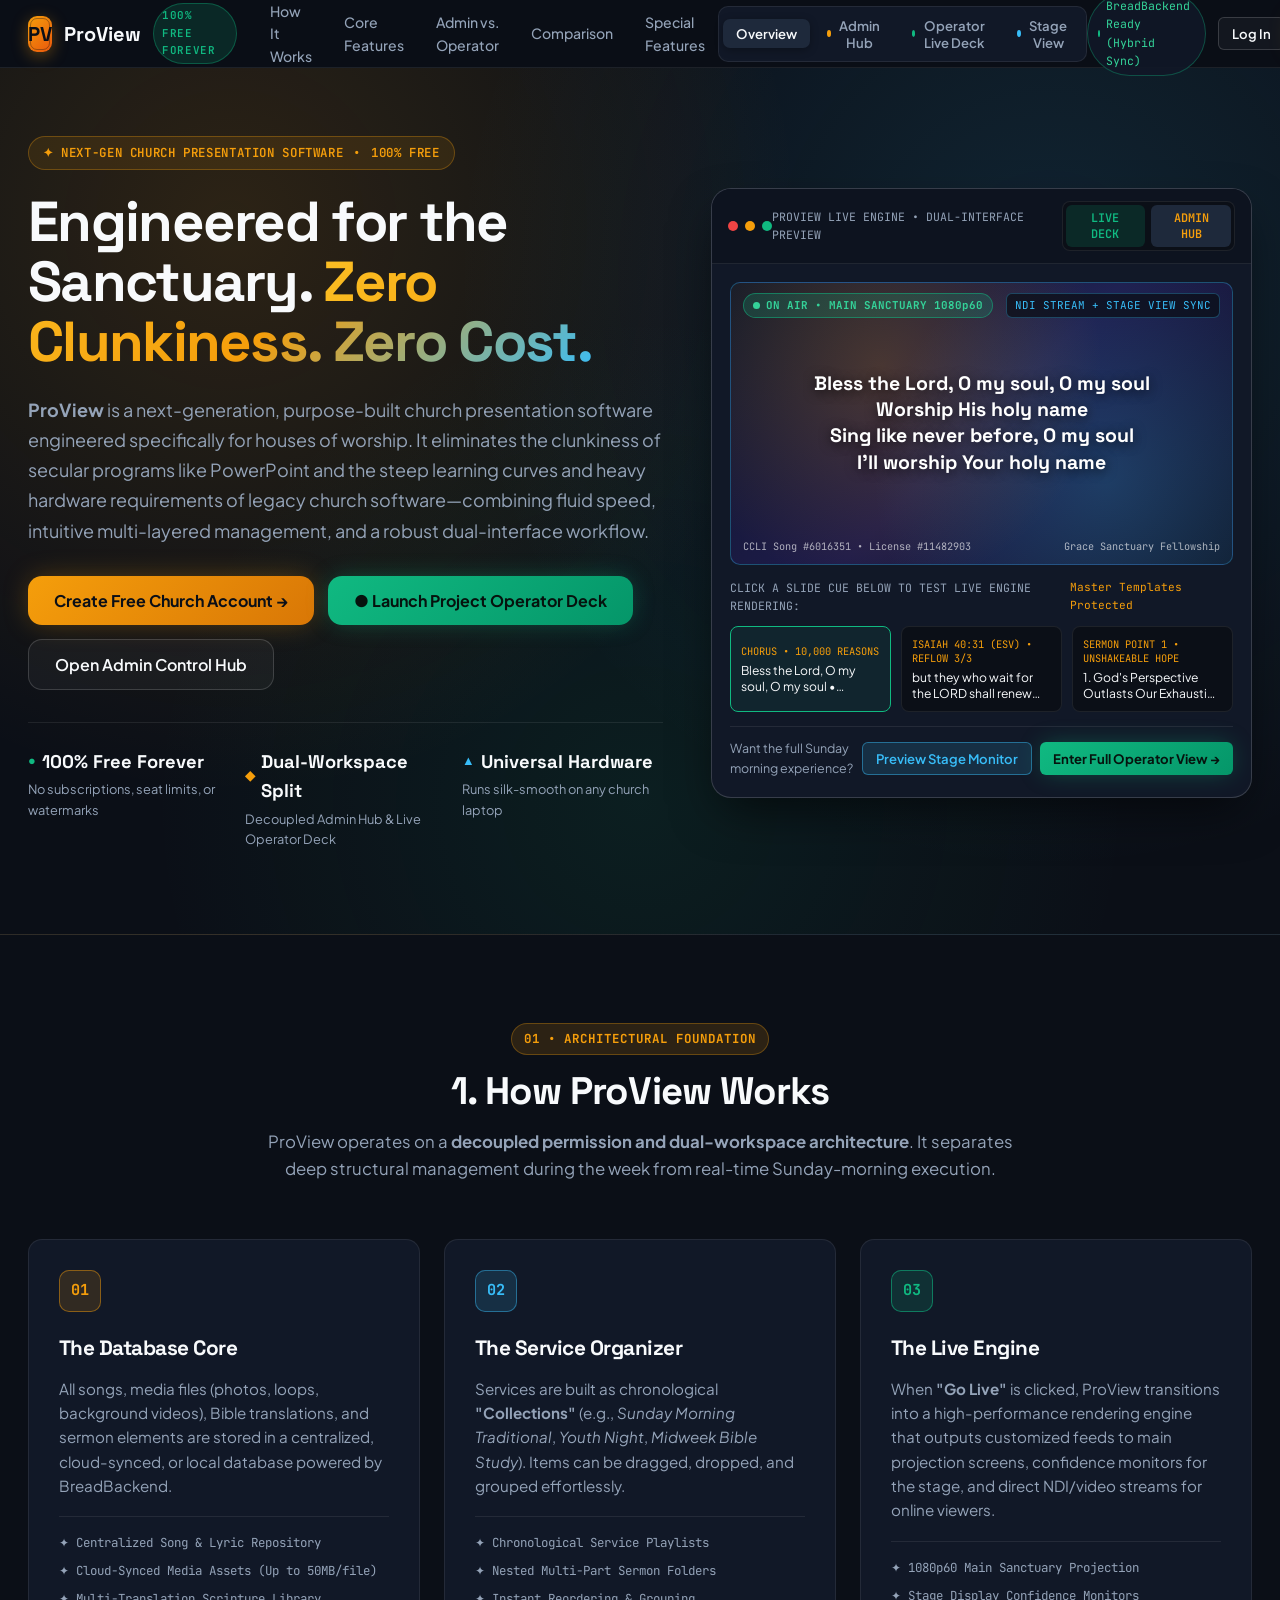
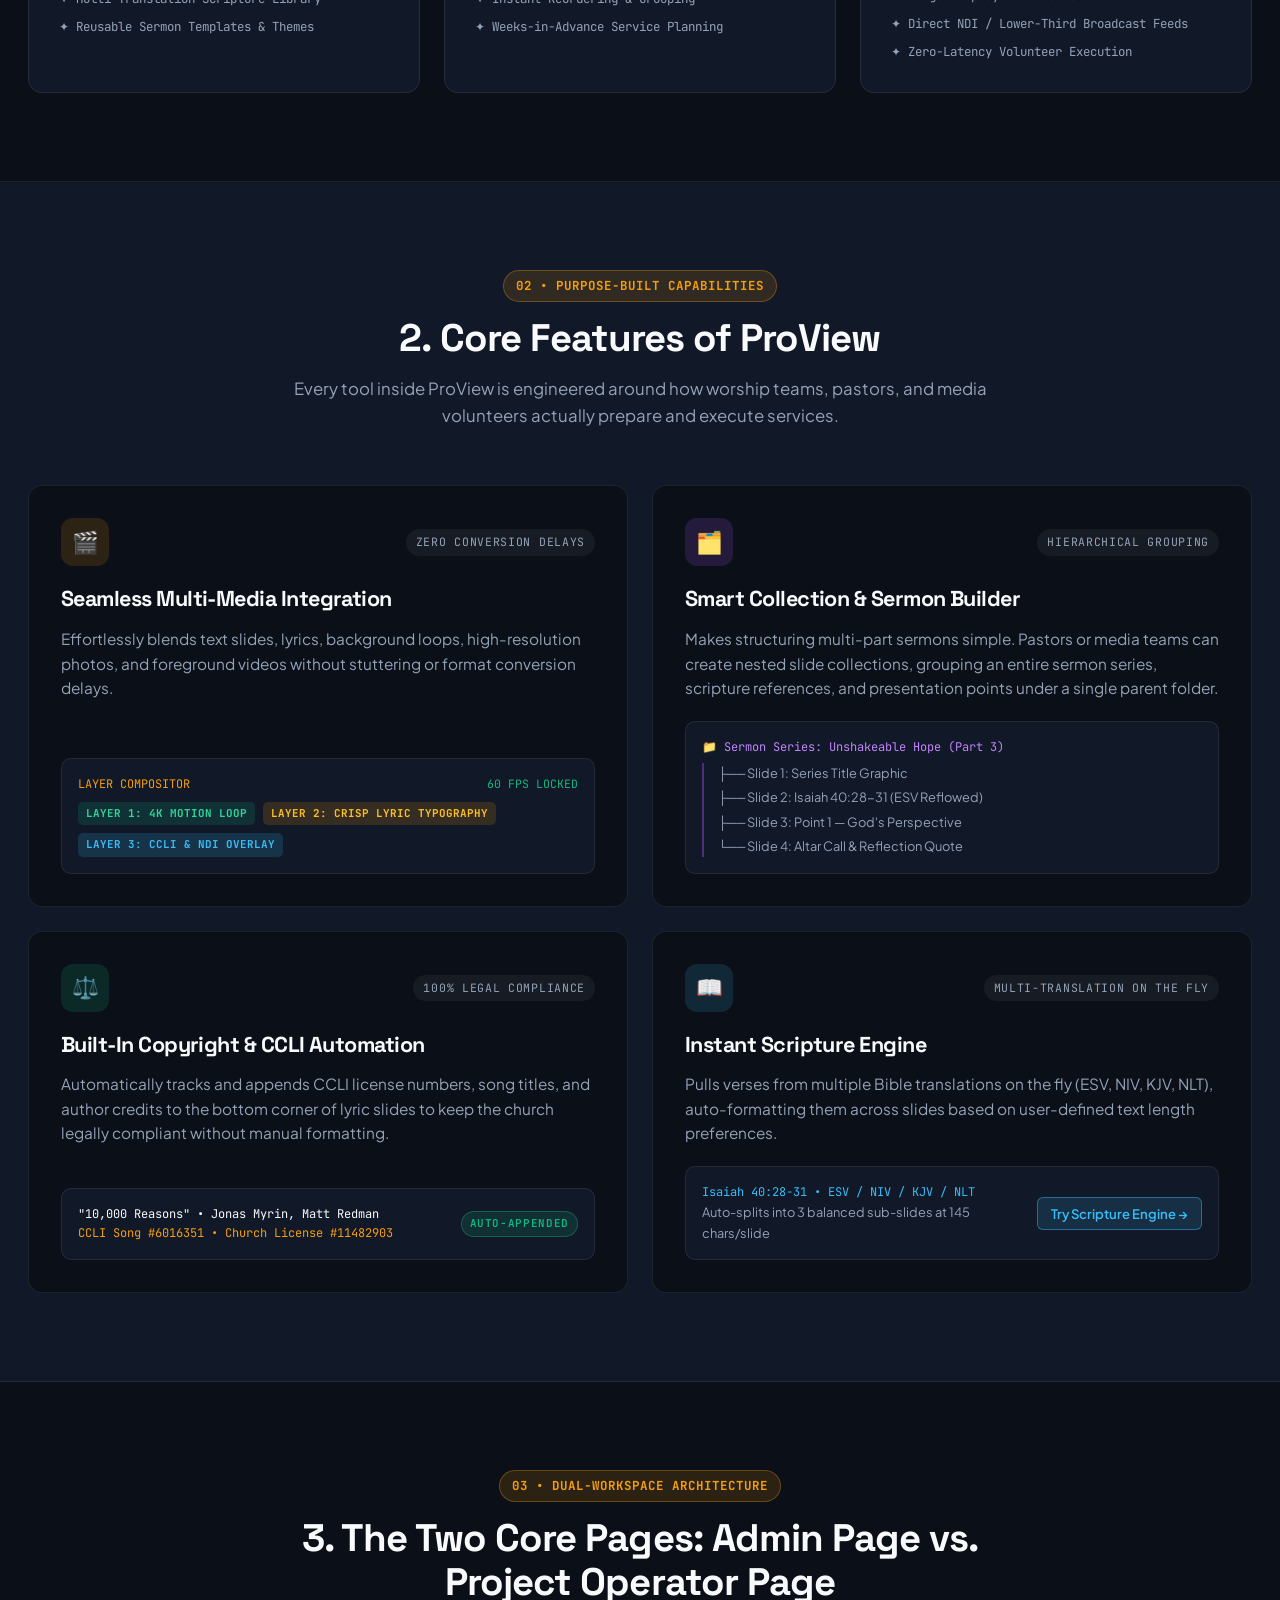
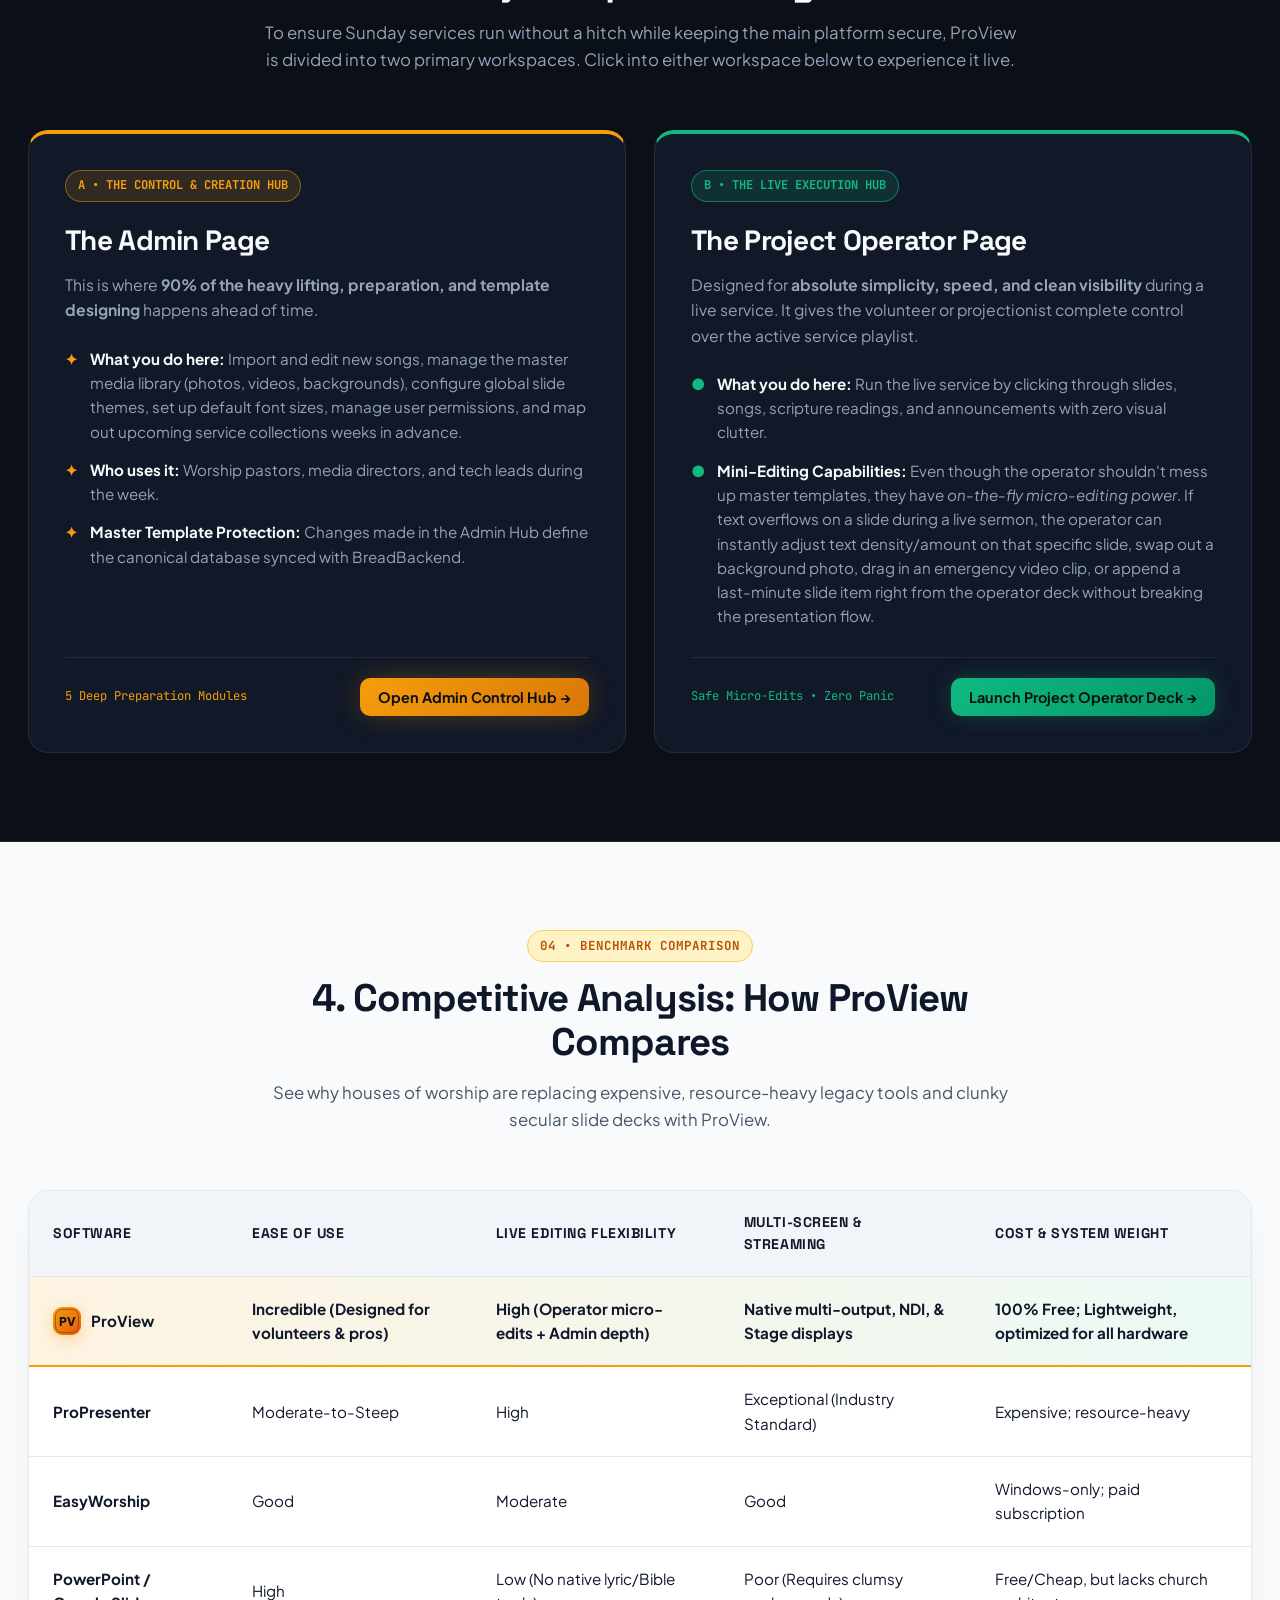
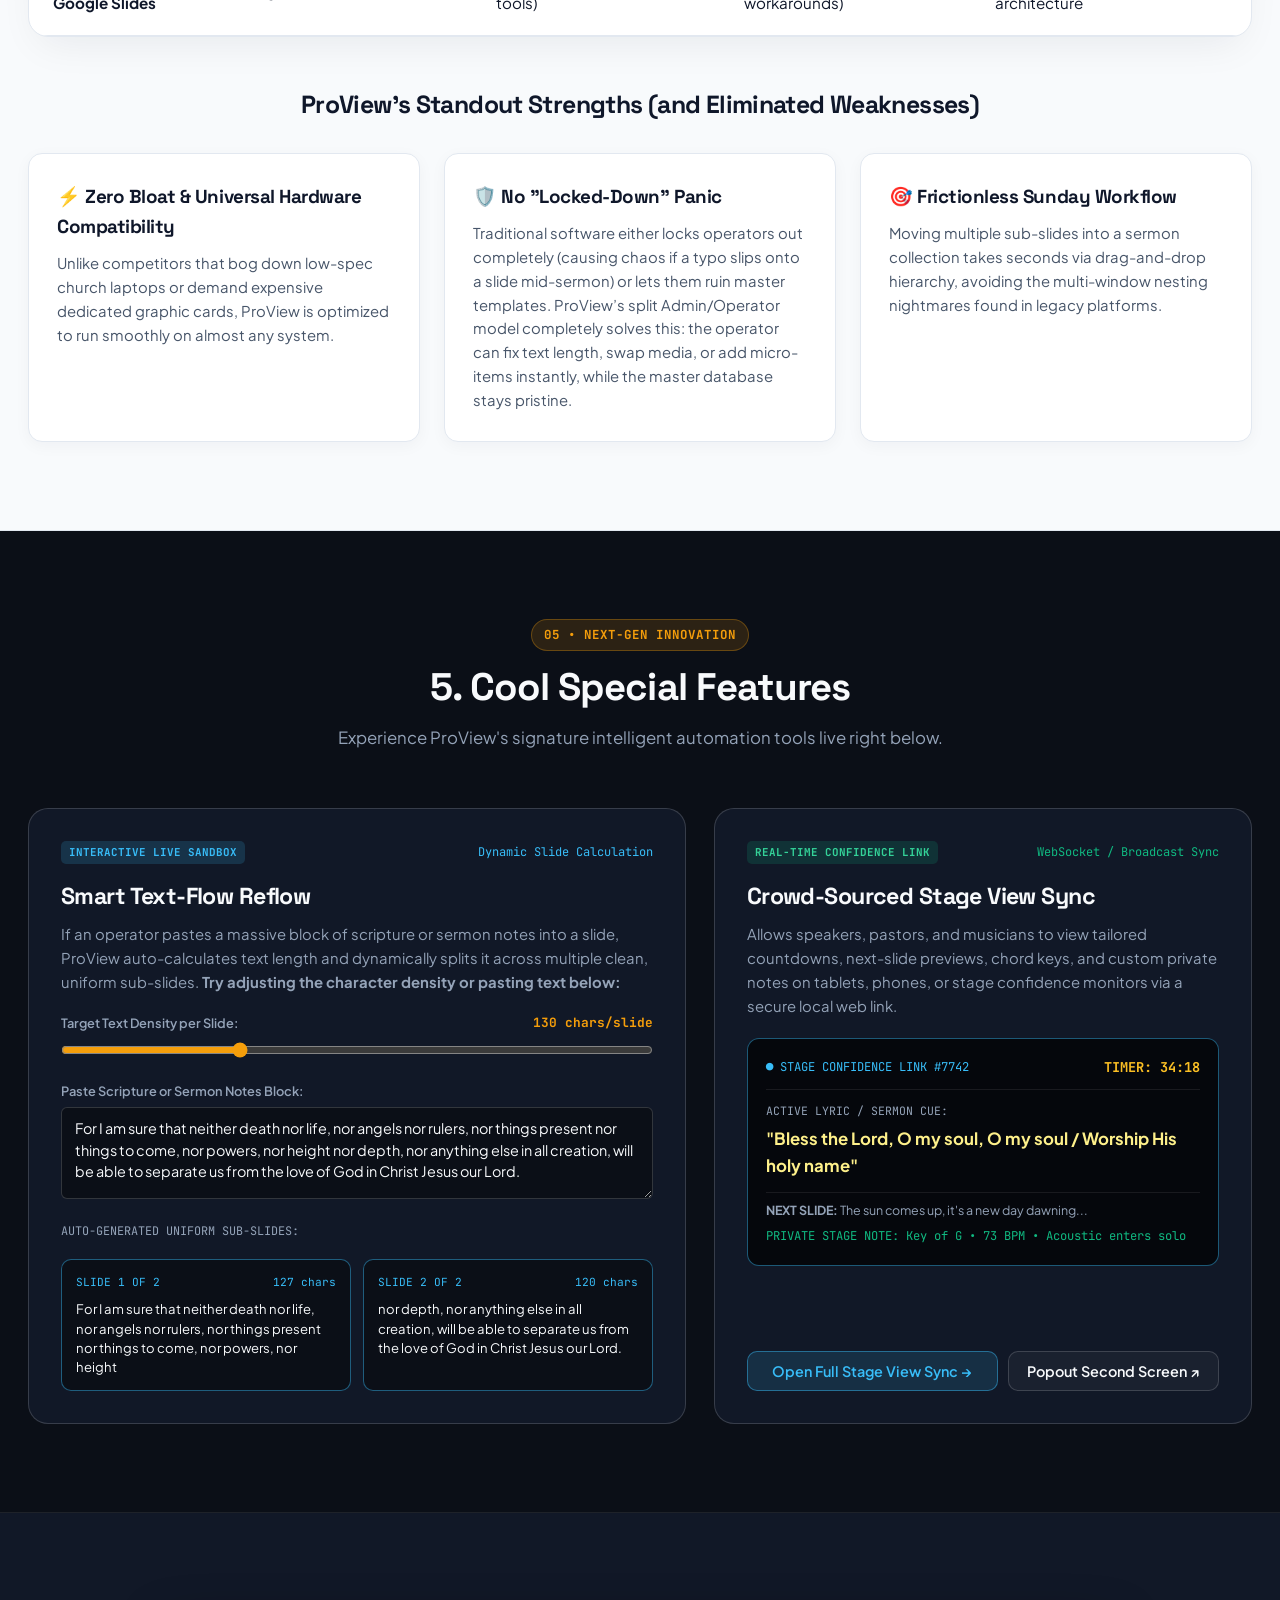
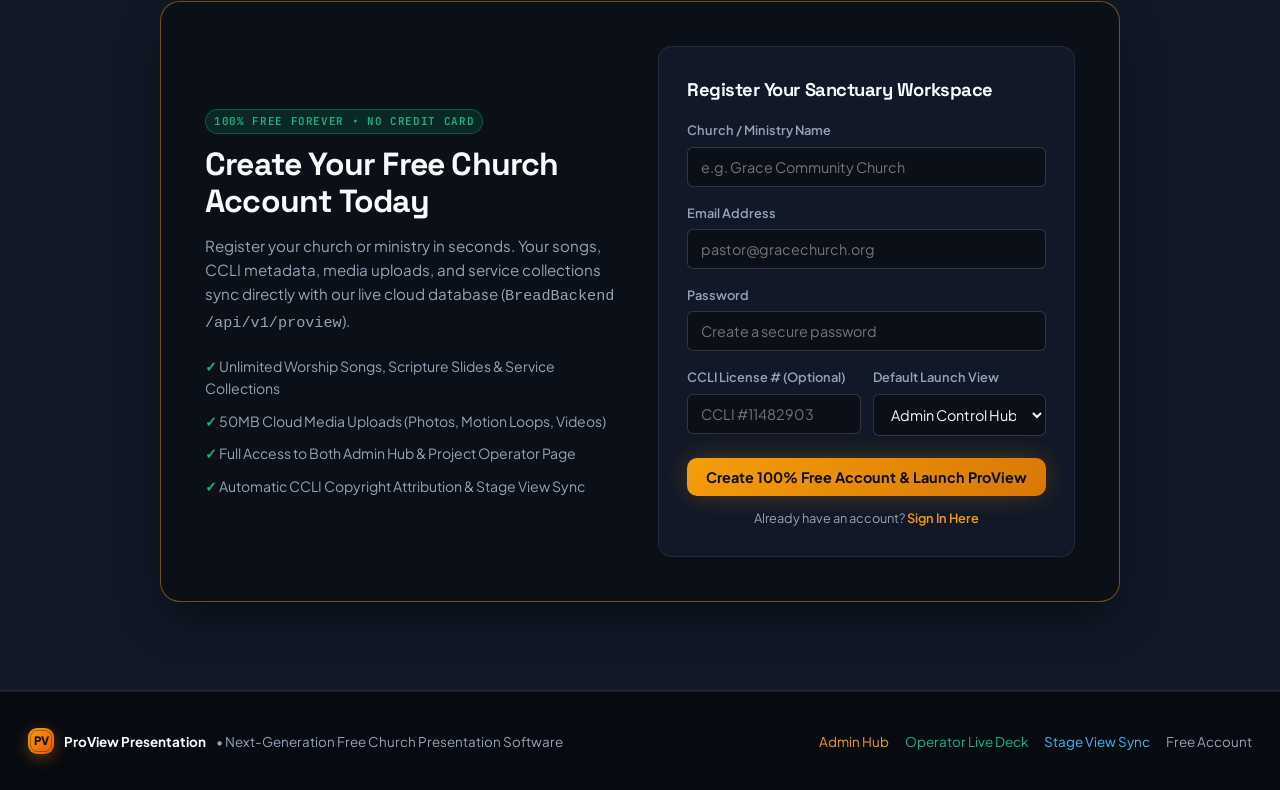
==== index.html @ 489900df "Build ProView Church Presentation website, landing page, free account auth, and dual Admin/Operator " ====
<!DOCTYPE html>
<html lang="en">
<head>
  <meta charset="UTF-8" />
  <meta name="viewport" content="width=device-width, initial-scale=1.0" />
  <title>ProView — Next-Generation Free Church Presentation Software</title>
  <meta name="description" content="ProView is a 100% free, next-generation church presentation platform engineered for houses of worship. Dual-workspace Admin & Operator workflow, Instant Scripture Engine, CCLI automation, and Stage View Sync." />

  <!-- Google Fonts: Space Grotesk, Plus Jakarta Sans, JetBrains Mono -->
  <link rel="preconnect" href="https://fonts.googleapis.com" />
  <link rel="preconnect" href="https://fonts.gstatic.com" crossorigin />
  <link href="https://fonts.googleapis.com/css2?family=JetBrains+Mono:wght@400;500;600;700&family=Plus+Jakarta+Sans:wght@400;500;600;700&family=Space+Grotesk:wght@500;600;700&display=swap" rel="stylesheet" />

  <!-- BreadBackend Official Client SDK -->
  <script src="https://kaidaz18.duckdns.org/sdk/bread-client.js"></script>

  <!-- ProView Stylesheet -->
  <link rel="stylesheet" href="css/styles.css" />
</head>
<body>

  <!-- ============================================================
       GLOBAL TOP NAVIGATION BAR & WORKSPACE SWITCHER
  ============================================================ -->
  <header class="top-navbar">
    <div style="display:flex;align-items:center;gap:20px;">
      <div class="brand-logo" onclick="ProViewApp.switchView('landing')">
        <div class="brand-mark">PV</div>
        <span>ProView</span>
        <span class="brand-badge-free">100% Free Forever</span>
      </div>

      <nav class="nav-links" aria-label="Landing Sections">
        <a href="#how-it-works" class="nav-link" onclick="ProViewApp.switchView('landing', false)">How It Works</a>
        <a href="#core-features" class="nav-link" onclick="ProViewApp.switchView('landing', false)">Core Features</a>
        <a href="#dual-workspaces" class="nav-link" onclick="ProViewApp.switchView('landing', false)">Admin vs. Operator</a>
        <a href="#competitive-analysis" class="nav-link" onclick="ProViewApp.switchView('landing', false)">Comparison</a>
        <a href="#special-features" class="nav-link" onclick="ProViewApp.switchView('landing', false)">Special Features</a>
      </nav>
    </div>

    <!-- Dual-Workspace Mode Switcher -->
    <div class="workspace-switcher-bar" role="tablist" aria-label="Workspace Switcher">
      <button id="pill-landing" class="ws-pill active-landing" onclick="ProViewApp.switchView('landing')">
        <span>Overview</span>
      </button>
      <button id="pill-admin" class="ws-pill" onclick="ProViewApp.switchView('admin')">
        <span class="ws-dot" style="color:var(--accent-amber);"></span>
        <span>Admin Hub</span>
      </button>
      <button id="pill-operator" class="ws-pill" onclick="ProViewApp.switchView('operator')">
        <span class="ws-dot pulse" style="color:var(--accent-emerald);"></span>
        <span>Operator Live Deck</span>
      </button>
      <button id="pill-stage" class="ws-pill" onclick="ProViewApp.switchView('stage')">
        <span class="ws-dot" style="color:var(--accent-cyan);"></span>
        <span>Stage View</span>
      </button>
    </div>

    <!-- Cloud Status & Account Actions -->
    <div class="nav-actions">
      <div id="cloud-status-indicator" class="cloud-status-pill connected" title="Connected to BreadBackend (/api/v1/proview)">
        <span class="ws-dot pulse" style="color:#10B981;"></span>
        <span id="cloud-status-text">BreadBackend Ready</span>
      </div>
      <div id="nav-auth-area" style="display:flex;align-items:center;gap:8px;">
        <button class="btn btn-sm btn-outline" onclick="ProViewApp.openAuthModal('login')">Log In</button>
        <button class="btn btn-sm btn-amber" onclick="ProViewApp.openAuthModal('signup')">Free Account</button>
      </div>
    </div>
  </header>


  <!-- ============================================================
       VIEW 1: LANDING PAGE & ARCHITECTURAL SHOWCASE
  ============================================================ -->
  <main id="view-landing" class="app-view active-view">

    <!-- HERO SECTION -->
    <section class="hero-section">
      <div class="container">
        <div class="hero-top-grid">
          <div>
            <div class="eyebrow-badge">
              <span>✦ NEXT-GEN CHURCH PRESENTATION SOFTWARE</span>
              <span>•</span>
              <span>100% FREE</span>
            </div>
            <h1 class="hero-title">
              Engineered for the Sanctuary. <span class="text-gradient-amber">Zero Clunkiness. Zero Cost.</span>
            </h1>
            <p class="hero-subtitle">
              <strong>ProView</strong> is a next-generation, purpose-built church presentation software engineered specifically for houses of worship. It eliminates the clunkiness of secular programs like PowerPoint and the steep learning curves and heavy hardware requirements of legacy church software—combining fluid speed, intuitive multi-layered management, and a robust dual-interface workflow.
            </p>

            <div class="hero-cta-row">
              <button class="btn btn-lg btn-amber" onclick="ProViewApp.openAuthModal('signup')">
                Create Free Church Account →
              </button>
              <button class="btn btn-lg btn-emerald" onclick="ProViewApp.switchView('operator')">
                ● Launch Project Operator Deck
              </button>
              <button class="btn btn-lg btn-outline" onclick="ProViewApp.switchView('admin')">
                Open Admin Control Hub
              </button>
            </div>

            <div class="hero-trust-strip">
              <div class="trust-metric">
                <strong><span style="color:var(--accent-emerald);">●</span> 100% Free Forever</strong>
                <span>No subscriptions, seat limits, or watermarks</span>
              </div>
              <div class="trust-metric">
                <strong><span style="color:var(--accent-amber);">◆</span> Dual-Workspace Split</strong>
                <span>Decoupled Admin Hub &amp; Live Operator Deck</span>
              </div>
              <div class="trust-metric">
                <strong><span style="color:var(--accent-cyan);">▲</span> Universal Hardware</strong>
                <span>Runs silk-smooth on any church laptop</span>
              </div>
            </div>
          </div>

          <!-- Interactive Live Engine Preview Card -->
          <div class="hero-showcase-card">
            <div class="showcase-window-bar">
              <div class="window-dots">
                <span></span><span></span><span></span>
              </div>
              <div class="font-mono" style="font-size:0.72rem;color:var(--text-secondary);">
                PROVIEW LIVE ENGINE • DUAL-INTERFACE PREVIEW
              </div>
              <div class="showcase-mode-tabs">
                <button class="showcase-tab active-op" onclick="ProViewApp.switchView('operator')">LIVE DECK</button>
                <button class="showcase-tab active" onclick="ProViewApp.switchView('admin')">ADMIN HUB</button>
              </div>
            </div>

            <div class="showcase-body">
              <div class="mini-stage-screen">
                <div class="mini-stage-tally">
                  <span class="ws-dot pulse"></span> ON AIR • MAIN SANCTUARY 1080p60
                </div>
                <div class="mini-stage-ndi">
                  NDI STREAM + STAGE VIEW SYNC
                </div>
                <div id="hero-stage-lyric" class="mini-stage-lyric">
                  Bless the Lord, O my soul, O my soul
                  Worship His holy name
                </div>
                <div class="mini-stage-ccli">
                  <span id="hero-stage-ccli-left">CCLI Song #6016351 • License #11482903</span>
                  <span>Grace Sanctuary Fellowship</span>
                </div>
              </div>

              <div style="display:flex;justify-content:space-between;align-items:center;margin-bottom:10px;">
                <span class="font-mono" style="font-size:0.72rem;color:var(--text-secondary);">
                  CLICK A SLIDE CUE BELOW TO TEST LIVE ENGINE RENDERING:
                </span>
                <span class="font-mono" style="font-size:0.7rem;color:var(--accent-amber);">
                  Master Templates Protected
                </span>
              </div>

              <div id="hero-cue-strip" class="mini-cue-strip">
                <!-- Populated by JS -->
              </div>

              <div style="margin-top:14px;padding-top:12px;border-top:1px solid var(--border-subtle);display:flex;justify-content:space-between;align-items:center;font-size:0.78rem;color:var(--text-secondary);">
                <span>Want the full Sunday morning experience?</span>
                <div style="display:flex;gap:8px;">
                  <button class="btn btn-sm btn-cyan" onclick="ProViewApp.switchView('stage')">Preview Stage Monitor</button>
                  <button class="btn btn-sm btn-emerald" onclick="ProViewApp.switchView('operator')">Enter Full Operator View →</button>
                </div>
              </div>
            </div>
          </div>
        </div>
      </div>
    </section>


    <!-- ============================================================
         SECTION 1: HOW PROVIEW WORKS
    ============================================================ -->
    <section id="how-it-works" class="section-dark">
      <div class="container">
        <div class="section-header">
          <div class="section-num-tag">01 • Architectural Foundation</div>
          <h2 class="section-title">1. How ProView Works</h2>
          <p class="section-desc">
            ProView operates on a <strong>decoupled permission and dual-workspace architecture</strong>. It separates deep structural management during the week from real-time Sunday-morning execution.
          </p>
        </div>

        <div class="pillars-grid">
          <!-- Pillar 1: The Database Core -->
          <div class="pillar-card">
            <div class="pillar-step-badge" style="background:var(--accent-amber-soft);color:var(--accent-amber);border:1px solid var(--border-amber);">
              01
            </div>
            <h3>The Database Core</h3>
            <p>
              All songs, media files (photos, loops, background videos), Bible translations, and sermon elements are stored in a centralized, cloud-synced, or local database powered by BreadBackend.
            </p>
            <ul class="pillar-specs">
              <li>✦ Centralized Song &amp; Lyric Repository</li>
              <li>✦ Cloud-Synced Media Assets (Up to 50MB/file)</li>
              <li>✦ Multi-Translation Scripture Library</li>
              <li>✦ Reusable Sermon Templates &amp; Themes</li>
            </ul>
          </div>

          <!-- Pillar 2: The Service Organizer -->
          <div class="pillar-card">
            <div class="pillar-step-badge" style="background:var(--accent-cyan-soft);color:var(--accent-cyan);border:1px solid var(--border-cyan);">
              02
            </div>
            <h3>The Service Organizer</h3>
            <p>
              Services are built as chronological <strong>"Collections"</strong> (e.g., <em>Sunday Morning Traditional</em>, <em>Youth Night</em>, <em>Midweek Bible Study</em>). Items can be dragged, dropped, and grouped effortlessly.
            </p>
            <ul class="pillar-specs">
              <li>✦ Chronological Service Playlists</li>
              <li>✦ Nested Multi-Part Sermon Folders</li>
              <li>✦ Instant Reordering &amp; Grouping</li>
              <li>✦ Weeks-in-Advance Service Planning</li>
            </ul>
          </div>

          <!-- Pillar 3: The Live Engine -->
          <div class="pillar-card">
            <div class="pillar-step-badge" style="background:var(--accent-emerald-soft);color:var(--accent-emerald);border:1px solid var(--border-emerald);">
              03
            </div>
            <h3>The Live Engine</h3>
            <p>
              When <strong>"Go Live"</strong> is clicked, ProView transitions into a high-performance rendering engine that outputs customized feeds to main projection screens, confidence monitors for the stage, and direct NDI/video streams for online viewers.
            </p>
            <ul class="pillar-specs">
              <li>✦ 1080p60 Main Sanctuary Projection</li>
              <li>✦ Stage Display Confidence Monitors</li>
              <li>✦ Direct NDI / Lower-Third Broadcast Feeds</li>
              <li>✦ Zero-Latency Volunteer Execution</li>
            </ul>
          </div>
        </div>
      </div>
    </section>


    <!-- ============================================================
         SECTION 2: CORE FEATURES OF PROVIEW
    ============================================================ -->
    <section id="core-features" class="section-slate">
      <div class="container">
        <div class="section-header">
          <div class="section-num-tag">02 • Purpose-Built Capabilities</div>
          <h2 class="section-title">2. Core Features of ProView</h2>
          <p class="section-desc">
            Every tool inside ProView is engineered around how worship teams, pastors, and media volunteers actually prepare and execute services.
          </p>
        </div>

        <div class="features-bento">
          <!-- Feature 1 -->
          <div class="bento-card">
            <div>
              <div class="bento-icon-row">
                <div class="bento-icon" style="background:var(--accent-amber-soft);color:var(--accent-amber);">🎬</div>
                <span class="bento-tag">Zero Conversion Delays</span>
              </div>
              <h3 style="margin-top:16px;">Seamless Multi-Media Integration</h3>
              <p>
                Effortlessly blends text slides, lyrics, background loops, high-resolution photos, and foreground videos without stuttering or format conversion delays.
              </p>
            </div>
            <div class="bento-preview-box">
              <div style="display:flex;justify-content:space-between;align-items:center;margin-bottom:8px;">
                <span class="font-mono" style="font-size:0.74rem;color:var(--accent-amber);">LAYER COMPOSITOR</span>
                <span class="font-mono" style="font-size:0.72rem;color:var(--accent-emerald);">60 FPS LOCKED</span>
              </div>
              <div style="display:flex;gap:8px;flex-wrap:wrap;">
                <span class="cue-type-badge badge-media">Layer 1: 4K Motion Loop</span>
                <span class="cue-type-badge badge-song">Layer 2: Crisp Lyric Typography</span>
                <span class="cue-type-badge badge-scripture">Layer 3: CCLI &amp; NDI Overlay</span>
              </div>
            </div>
          </div>

          <!-- Feature 2 -->
          <div class="bento-card">
            <div>
              <div class="bento-icon-row">
                <div class="bento-icon" style="background:rgba(168,85,247,0.16);color:#C084FC;">🗂️</div>
                <span class="bento-tag">Hierarchical Grouping</span>
              </div>
              <h3 style="margin-top:16px;">Smart Collection &amp; Sermon Builder</h3>
              <p>
                Makes structuring multi-part sermons simple. Pastors or media teams can create nested slide collections, grouping an entire sermon series, scripture references, and presentation points under a single parent folder.
              </p>
            </div>
            <div class="bento-preview-box">
              <div class="font-mono" style="font-size:0.75rem;color:#C084FC;margin-bottom:6px;">
                📁 Sermon Series: Unshakeable Hope (Part 3)
              </div>
              <div style="padding-left:14px;border-left:2px solid rgba(168,85,247,0.4);font-size:0.8rem;color:var(--text-secondary);display:flex;flex-direction:column;gap:4px;">
                <span>├── Slide 1: Series Title Graphic</span>
                <span>├── Slide 2: Isaiah 40:28-31 (ESV Reflowed)</span>
                <span>├── Slide 3: Point 1 — God's Perspective</span>
                <span>└── Slide 4: Altar Call &amp; Reflection Quote</span>
              </div>
            </div>
          </div>

          <!-- Feature 3 -->
          <div class="bento-card">
            <div>
              <div class="bento-icon-row">
                <div class="bento-icon" style="background:var(--accent-emerald-soft);color:var(--accent-emerald);">⚖️</div>
                <span class="bento-tag">100% Legal Compliance</span>
              </div>
              <h3 style="margin-top:16px;">Built-In Copyright &amp; CCLI Automation</h3>
              <p>
                Automatically tracks and appends CCLI license numbers, song titles, and author credits to the bottom corner of lyric slides to keep the church legally compliant without manual formatting.
              </p>
            </div>
            <div class="bento-preview-box" style="display:flex;justify-content:space-between;align-items:center;font-family:var(--font-mono);font-size:0.75rem;">
              <div>
                <div style="color:var(--text-primary);">"10,000 Reasons" • Jonas Myrin, Matt Redman</div>
                <div style="color:var(--accent-amber);">CCLI Song #6016351 • Church License #11482903</div>
              </div>
              <span class="brand-badge-free">Auto-Appended</span>
            </div>
          </div>

          <!-- Feature 4 -->
          <div class="bento-card">
            <div>
              <div class="bento-icon-row">
                <div class="bento-icon" style="background:var(--accent-cyan-soft);color:var(--accent-cyan);">📖</div>
                <span class="bento-tag">Multi-Translation On The Fly</span>
              </div>
              <h3 style="margin-top:16px;">Instant Scripture Engine</h3>
              <p>
                Pulls verses from multiple Bible translations on the fly (ESV, NIV, KJV, NLT), auto-formatting them across slides based on user-defined text length preferences.
              </p>
            </div>
            <div class="bento-preview-box" style="display:flex;justify-content:space-between;align-items:center;">
              <div>
                <div class="font-mono" style="font-size:0.75rem;color:var(--accent-cyan);">Isaiah 40:28-31 • ESV / NIV / KJV / NLT</div>
                <div style="font-size:0.8rem;color:var(--text-secondary);">Auto-splits into 3 balanced sub-slides at 145 chars/slide</div>
              </div>
              <button class="btn btn-sm btn-cyan" onclick="ProViewApp.switchView('admin');ProViewApp.switchAdminTab('scripture');">
                Try Scripture Engine →
              </button>
            </div>
          </div>
        </div>
      </div>
    </section>


    <!-- ============================================================
         SECTION 3: THE TWO CORE PAGES — ADMIN VS. OPERATOR
    ============================================================ -->
    <section id="dual-workspaces" class="section-dark">
      <div class="container">
        <div class="section-header">
          <div class="section-num-tag">03 • Dual-Workspace Architecture</div>
          <h2 class="section-title">3. The Two Core Pages: Admin Page vs. Project Operator Page</h2>
          <p class="section-desc">
            To ensure Sunday services run without a hitch while keeping the main platform secure, ProView is divided into two primary workspaces. Click into either workspace below to experience it live.
          </p>
        </div>

        <div class="dual-workspace-grid">
          <!-- Workspace A: The Admin Page -->
          <div class="workspace-explainer-card admin-card">
            <div>
              <div class="ws-role-pill" style="background:var(--accent-amber-soft);color:var(--accent-amber);border:1px solid var(--border-amber);">
                <span>A • THE CONTROL &amp; CREATION HUB</span>
              </div>
              <h3 style="font-size:1.75rem;margin-bottom:10px;">The Admin Page</h3>
              <p style="color:var(--text-secondary);font-size:0.98rem;">
                This is where <strong>90% of the heavy lifting, preparation, and template designing</strong> happens ahead of time.
              </p>

              <ul class="ws-feature-list">
                <li>
                  <span style="color:var(--accent-amber);font-weight:800;">✦</span>
                  <div>
                    <strong>What you do here:</strong> Import and edit new songs, manage the master media library (photos, videos, backgrounds), configure global slide themes, set up default font sizes, manage user permissions, and map out upcoming service collections weeks in advance.
                  </div>
                </li>
                <li>
                  <span style="color:var(--accent-amber);font-weight:800;">✦</span>
                  <div>
                    <strong>Who uses it:</strong> Worship pastors, media directors, and tech leads during the week.
                  </div>
                </li>
                <li>
                  <span style="color:var(--accent-amber);font-weight:800;">✦</span>
                  <div>
                    <strong>Master Template Protection:</strong> Changes made in the Admin Hub define the canonical database synced with BreadBackend.
                  </div>
                </li>
              </ul>
            </div>

            <div style="padding-top:20px;border-top:1px solid var(--border-subtle);display:flex;justify-content:space-between;align-items:center;">
              <span class="font-mono" style="font-size:0.76rem;color:var(--accent-amber);">5 Deep Preparation Modules</span>
              <button class="btn btn-amber" onclick="ProViewApp.switchView('admin')">
                Open Admin Control Hub →
              </button>
            </div>
          </div>

          <!-- Workspace B: The Project Operator Page -->
          <div class="workspace-explainer-card operator-card">
            <div>
              <div class="ws-role-pill" style="background:var(--accent-emerald-soft);color:var(--accent-emerald);border:1px solid var(--border-emerald);">
                <span>B • THE LIVE EXECUTION HUB</span>
              </div>
              <h3 style="font-size:1.75rem;margin-bottom:10px;">The Project Operator Page</h3>
              <p style="color:var(--text-secondary);font-size:0.98rem;">
                Designed for <strong>absolute simplicity, speed, and clean visibility</strong> during a live service. It gives the volunteer or projectionist complete control over the active service playlist.
              </p>

              <ul class="ws-feature-list">
                <li>
                  <span style="color:var(--accent-emerald);font-weight:800;">●</span>
                  <div>
                    <strong>What you do here:</strong> Run the live service by clicking through slides, songs, scripture readings, and announcements with zero visual clutter.
                  </div>
                </li>
                <li>
                  <span style="color:var(--accent-emerald);font-weight:800;">●</span>
                  <div>
                    <strong>Mini-Editing Capabilities:</strong> Even though the operator shouldn't mess up master templates, they have <em>on-the-fly micro-editing power</em>. If text overflows on a slide during a live sermon, the operator can instantly adjust text density/amount on that specific slide, swap out a background photo, drag in an emergency video clip, or append a last-minute slide item right from the operator deck without breaking the presentation flow.
                  </div>
                </li>
              </ul>
            </div>

            <div style="padding-top:20px;border-top:1px solid var(--border-subtle);display:flex;justify-content:space-between;align-items:center;">
              <span class="font-mono" style="font-size:0.76rem;color:var(--accent-emerald);">Safe Micro-Edits • Zero Panic</span>
              <button class="btn btn-emerald" onclick="ProViewApp.switchView('operator')">
                Launch Project Operator Deck →
              </button>
            </div>
          </div>
        </div>
      </div>
    </section>


    <!-- ============================================================
         SECTION 4: COMPETITIVE ANALYSIS (ALABASTER DAYLIGHT SECTION)
    ============================================================ -->
    <section id="competitive-analysis" class="section-alabaster">
      <div class="container">
        <div class="section-header">
          <div class="section-num-tag">04 • Benchmark Comparison</div>
          <h2 class="section-title">4. Competitive Analysis: How ProView Compares</h2>
          <p class="section-desc">
            See why houses of worship are replacing expensive, resource-heavy legacy tools and clunky secular slide decks with ProView.
          </p>
        </div>

        <div class="comp-table-wrapper">
          <table class="comp-table">
            <thead>
              <tr>
                <th>Software</th>
                <th>Ease of Use</th>
                <th>Live Editing Flexibility</th>
                <th>Multi-Screen &amp; Streaming</th>
                <th>Cost &amp; System Weight</th>
              </tr>
            </thead>
            <tbody>
              <tr class="proview-row">
                <td>
                  <div style="display:flex;align-items:center;gap:10px;">
                    <span class="brand-mark" style="width:28px;height:28px;font-size:0.75rem;">PV</span>
                    <strong>ProView</strong>
                  </div>
                </td>
                <td><strong>Incredible (Designed for volunteers &amp; pros)</strong></td>
                <td><strong>High (Operator micro-edits + Admin depth)</strong></td>
                <td><strong>Native multi-output, NDI, &amp; Stage displays</strong></td>
                <td><strong>100% Free; Lightweight, optimized for all hardware</strong></td>
              </tr>
              <tr>
                <td><strong>ProPresenter</strong></td>
                <td>Moderate-to-Steep</td>
                <td>High</td>
                <td>Exceptional (Industry Standard)</td>
                <td>Expensive; resource-heavy</td>
              </tr>
              <tr>
                <td><strong>EasyWorship</strong></td>
                <td>Good</td>
                <td>Moderate</td>
                <td>Good</td>
                <td>Windows-only; paid subscription</td>
              </tr>
              <tr>
                <td><strong>PowerPoint / Google Slides</strong></td>
                <td>High</td>
                <td>Low (No native lyric/Bible tools)</td>
                <td>Poor (Requires clumsy workarounds)</td>
                <td>Free/Cheap, but lacks church architecture</td>
              </tr>
            </tbody>
          </table>
        </div>

        <h3 style="font-size:1.55rem;text-align:center;margin-bottom:28px;color:var(--text-daylight-ink);">
          ProView’s Standout Strengths (and Eliminated Weaknesses)
        </h3>

        <div class="strengths-grid">
          <div class="strength-card">
            <h4>⚡ Zero Bloat &amp; Universal Hardware Compatibility</h4>
            <p>
              Unlike competitors that bog down low-spec church laptops or demand expensive dedicated graphic cards, ProView is optimized to run smoothly on almost any system.
            </p>
          </div>

          <div class="strength-card">
            <h4>🛡️ No "Locked-Down" Panic</h4>
            <p>
              Traditional software either locks operators out completely (causing chaos if a typo slips onto a slide mid-sermon) or lets them ruin master templates. ProView’s split Admin/Operator model completely solves this: the operator can fix text length, swap media, or add micro-items instantly, while the master database stays pristine.
            </p>
          </div>

          <div class="strength-card">
            <h4>🎯 Frictionless Sunday Workflow</h4>
            <p>
              Moving multiple sub-slides into a sermon collection takes seconds via drag-and-drop hierarchy, avoiding the multi-window nesting nightmares found in legacy platforms.
            </p>
          </div>
        </div>
      </div>
    </section>


    <!-- ============================================================
         SECTION 5: COOL SPECIAL FEATURES + INTERACTIVE REFLOW SANDBOX
    ============================================================ -->
    <section id="special-features" class="section-dark">
      <div class="container">
        <div class="section-header">
          <div class="section-num-tag">05 • Next-Gen Innovation</div>
          <h2 class="section-title">5. Cool Special Features</h2>
          <p class="section-desc">
            Experience ProView's signature intelligent automation tools live right below.
          </p>
        </div>

        <div class="special-features-grid">
          <!-- Interactive Smart Text-Flow Reflow Demo -->
          <div class="sandbox-panel">
            <div style="display:flex;justify-content:space-between;align-items:center;margin-bottom:14px;">
              <span class="cue-type-badge badge-scripture">INTERACTIVE LIVE SANDBOX</span>
              <span class="font-mono" style="font-size:0.75rem;color:var(--accent-cyan);">Dynamic Slide Calculation</span>
            </div>
            <h3 style="font-size:1.45rem;margin-bottom:8px;">Smart Text-Flow Reflow</h3>
            <p style="color:var(--text-secondary);font-size:0.93rem;margin-bottom:18px;">
              If an operator pastes a massive block of scripture or sermon notes into a slide, ProView auto-calculates text length and dynamically splits it across multiple clean, uniform sub-slides. <strong>Try adjusting the character density or pasting text below:</strong>
            </p>

            <div class="form-group">
              <div style="display:flex;justify-content:space-between;align-items:center;margin-bottom:6px;">
                <label class="form-label" for="landing-reflow-slider" style="margin:0;">Target Text Density per Slide:</label>
                <span id="landing-reflow-char-val" class="font-mono" style="font-size:0.8rem;color:var(--accent-amber);font-weight:700;">130 chars/slide</span>
              </div>
              <input
                type="range"
                id="landing-reflow-slider"
                min="75"
                max="260"
                value="130"
                style="width:100%;accent-color:var(--accent-amber);"
                oninput="ProViewApp.renderLandingReflowDemo()"
              />
            </div>

            <div class="form-group">
              <label class="form-label" for="landing-reflow-input">Paste Scripture or Sermon Notes Block:</label>
              <textarea
                id="landing-reflow-input"
                class="form-textarea"
                style="min-height:92px;"
                oninput="ProViewApp.renderLandingReflowDemo()"
              >For I am sure that neither death nor life, nor angels nor rulers, nor things present nor things to come, nor powers, nor height nor depth, nor anything else in all creation, will be able to separate us from the love of God in Christ Jesus our Lord.</textarea>
            </div>

            <div class="font-mono" style="font-size:0.74rem;color:var(--text-secondary);margin-bottom:6px;">
              AUTO-GENERATED UNIFORM SUB-SLIDES:
            </div>
            <div id="landing-reflow-output" class="reflow-slides-preview">
              <!-- Populated by JS -->
            </div>
          </div>

          <!-- Crowd-Sourced Stage View Sync Card -->
          <div class="sandbox-panel" style="display:flex;flex-direction:column;justify-content:space-between;">
            <div>
              <div style="display:flex;justify-content:space-between;align-items:center;margin-bottom:14px;">
                <span class="cue-type-badge badge-media">REAL-TIME CONFIDENCE LINK</span>
                <span class="font-mono" style="font-size:0.75rem;color:var(--accent-emerald);">WebSocket / Broadcast Sync</span>
              </div>
              <h3 style="font-size:1.45rem;margin-bottom:8px;">Crowd-Sourced Stage View Sync</h3>
              <p style="color:var(--text-secondary);font-size:0.93rem;margin-bottom:20px;">
                Allows speakers, pastors, and musicians to view tailored countdowns, next-slide previews, chord keys, and custom private notes on tablets, phones, or stage confidence monitors via a secure local web link.
              </p>

              <!-- Mini Mockup of Stage Confidence Monitor -->
              <div style="background:#05070C;border:1px solid var(--border-cyan);border-radius:12px;padding:18px;margin-bottom:20px;">
                <div style="display:flex;justify-content:space-between;align-items:center;border-bottom:1px solid var(--border-subtle);padding-bottom:10px;margin-bottom:12px;" class="font-mono">
                  <span style="color:var(--accent-cyan);font-size:0.76rem;">● STAGE CONFIDENCE LINK #7742</span>
                  <span style="color:#FBBF24;font-size:0.85rem;font-weight:700;">TIMER: 34:18</span>
                </div>
                <div style="font-size:0.72rem;color:var(--text-secondary);" class="font-mono">ACTIVE LYRIC / SERMON CUE:</div>
                <div style="font-size:1.05rem;font-weight:700;color:#FEF08A;margin:6px 0 12px;">
                  "Bless the Lord, O my soul, O my soul / Worship His holy name"
                </div>
                <div style="font-size:0.78rem;color:var(--text-secondary);border-top:1px solid var(--border-subtle);padding-top:8px;">
                  <strong>NEXT SLIDE:</strong> The sun comes up, it's a new day dawning...
                </div>
                <div style="font-size:0.76rem;color:var(--accent-emerald);margin-top:6px;" class="font-mono">
                  PRIVATE STAGE NOTE: Key of G • 73 BPM • Acoustic enters solo
                </div>
              </div>
            </div>

            <div style="display:flex;gap:10px;flex-wrap:wrap;">
              <button class="btn btn-cyan" style="flex:1;" onclick="ProViewApp.switchView('stage')">
                Open Full Stage View Sync →
              </button>
              <button class="btn btn-outline" onclick="ProViewApp.openStageMonitorWindow()">
                Popout Second Screen ↗
              </button>
            </div>
          </div>
        </div>
      </div>
    </section>


    <!-- ============================================================
         SECTION 6: FREE ACCOUNT CREATION & CLOUD SYNC ONBOARDING
    ============================================================ -->
    <section id="account-signup-section" class="section-slate">
      <div class="container">
        <div style="max-width:960px;margin:0 auto;background:var(--bg-obsidian);border:1px solid var(--border-amber);border-radius:var(--radius-xl);padding:44px;box-shadow:var(--shadow-lg);">
          <div style="display:grid;grid-template-columns:1fr 1fr;gap:36px;align-items:center;" class="hero-top-grid">
            <div>
              <span class="brand-badge-free" style="margin-bottom:12px;display:inline-block;">100% FREE FOREVER • NO CREDIT CARD</span>
              <h2 style="font-size:2rem;line-height:1.15;margin-bottom:14px;">
                Create Your Free Church Account Today
              </h2>
              <p style="color:var(--text-secondary);font-size:0.95rem;margin-bottom:20px;">
                Register your church or ministry in seconds. Your songs, CCLI metadata, media uploads, and service collections sync directly with our live cloud database (<code>BreadBackend /api/v1/proview</code>).
              </p>
              <ul style="list-style:none;display:flex;flex-direction:column;gap:10px;font-size:0.88rem;color:var(--text-secondary);">
                <li><strong style="color:var(--accent-emerald);">✓</strong> Unlimited Worship Songs, Scripture Slides &amp; Service Collections</li>
                <li><strong style="color:var(--accent-emerald);">✓</strong> 50MB Cloud Media Uploads (Photos, Motion Loops, Videos)</li>
                <li><strong style="color:var(--accent-emerald);">✓</strong> Full Access to Both Admin Hub &amp; Project Operator Page</li>
                <li><strong style="color:var(--accent-emerald);">✓</strong> Automatic CCLI Copyright Attribution &amp; Stage View Sync</li>
              </ul>
            </div>

            <form onsubmit="ProViewApp.submitInlineLandingSignup(event)" style="background:var(--bg-slate-panel);padding:28px;border-radius:var(--radius-lg);border:1px solid var(--border-subtle);">
              <h3 style="font-size:1.15rem;margin-bottom:16px;">Register Your Sanctuary Workspace</h3>

              <div class="form-group">
                <label class="form-label" for="inline-signup-church">Church / Ministry Name</label>
                <input type="text" id="inline-signup-church" class="form-input" placeholder="e.g. Grace Community Church" required />
              </div>

              <div class="form-group">
                <label class="form-label" for="inline-signup-email">Email Address</label>
                <input type="email" id="inline-signup-email" class="form-input" placeholder="pastor@gracechurch.org" required />
              </div>

              <div class="form-group">
                <label class="form-label" for="inline-signup-password">Password</label>
                <input type="password" id="inline-signup-password" class="form-input" placeholder="Create a secure password" required />
              </div>

              <div style="display:grid;grid-template-columns:1fr 1fr;gap:12px;">
                <div class="form-group">
                  <label class="form-label" for="inline-signup-ccli">CCLI License # (Optional)</label>
                  <input type="text" id="inline-signup-ccli" class="form-input" placeholder="CCLI #11482903" />
                </div>
                <div class="form-group">
                  <label class="form-label" for="inline-signup-workspace">Default Launch View</label>
                  <select id="inline-signup-workspace" class="form-select">
                    <option value="admin">Admin Control Hub</option>
                    <option value="operator">Project Operator Deck</option>
                  </select>
                </div>
              </div>

              <button type="submit" id="inline-signup-btn" class="btn btn-amber" style="width:100%;margin-top:6px;">
                Create 100% Free Account &amp; Launch ProView
              </button>

              <div style="text-align:center;margin-top:12px;font-size:0.8rem;color:var(--text-secondary);">
                Already have an account?
                <a href="javascript:void(0)" style="color:var(--accent-amber);font-weight:600;" onclick="ProViewApp.openAuthModal('login')">Sign In Here</a>
              </div>
            </form>
          </div>
        </div>
      </div>
    </section>

    <!-- Footer -->
    <footer style="padding:36px 28px;background:#070A10;border-top:1px solid var(--border-subtle);text-align:center;font-size:0.84rem;color:var(--text-secondary);">
      <div class="container" style="display:flex;justify-content:space-between;align-items:center;flex-wrap:wrap;gap:16px;">
        <div style="display:flex;align-items:center;gap:10px;">
          <span class="brand-mark" style="width:26px;height:26px;font-size:0.72rem;">PV</span>
          <strong style="color:var(--text-primary);">ProView Presentation</strong>
          <span>• Next-Generation Free Church Presentation Software</span>
        </div>
        <div style="display:flex;gap:16px;">
          <a href="javascript:void(0)" onclick="ProViewApp.switchView('admin')" style="color:var(--accent-amber);">Admin Hub</a>
          <a href="javascript:void(0)" onclick="ProViewApp.switchView('operator')" style="color:var(--accent-emerald);">Operator Live Deck</a>
          <a href="javascript:void(0)" onclick="ProViewApp.switchView('stage')" style="color:var(--accent-cyan);">Stage View Sync</a>
          <a href="javascript:void(0)" onclick="ProViewApp.openAuthModal('signup')">Free Account</a>
        </div>
      </div>
    </footer>
  </main>


  <!-- ============================================================
       VIEW 2: THE ADMIN PAGE (THE CONTROL & CREATION HUB)
  ============================================================ -->
  <section id="view-admin" class="app-view">
    <div class="workspace-shell">
      <div class="workspace-subbar">
        <div class="subbar-left">
          <span class="ws-role-pill" style="margin:0;background:var(--accent-amber-soft);color:var(--accent-amber);border:1px solid var(--border-amber);">
            WORKSPACE A • ADMIN PAGE (CONTROL &amp; CREATION HUB)
          </span>
          <div class="subbar-tabs" role="tablist">
            <button class="subbar-tab active" data-tab="services" onclick="ProViewApp.switchAdminTab('services')">
              1. Service Organizer &amp; Sermons
            </button>
            <button class="subbar-tab" data-tab="songs" onclick="ProViewApp.switchAdminTab('songs')">
              2. Song &amp; CCLI Library
            </button>
            <button class="subbar-tab" data-tab="scripture" onclick="ProViewApp.switchAdminTab('scripture')">
              3. Instant Scripture Engine
            </button>
            <button class="subbar-tab" data-tab="media" onclick="ProViewApp.switchAdminTab('media')">
              4. Master Media Library (Cloud Upload)
            </button>
            <button class="subbar-tab" data-tab="settings" onclick="ProViewApp.switchAdminTab('settings')">
              5. Global Themes &amp; Permissions
            </button>
          </div>
        </div>

        <div style="display:flex;align-items:center;gap:10px;">
          <button class="btn btn-sm btn-emerald" onclick="ProViewApp.switchView('operator')">
            ● Go Live in Operator Deck →
          </button>
        </div>
      </div>

      <!-- ADMIN MODULE 1: SERVICE ORGANIZER & SMART SERMON BUILDER -->
      <div id="admin-mod-services" class="admin-module active-module">
        <div class="admin-three-col">
          <!-- Column 1: Chronological Service Collections -->
          <div class="panel-card">
            <div class="panel-header">
              <h3>📅 Service Collections</h3>
              <span class="font-mono" style="font-size:0.7rem;color:var(--accent-amber);">Cloud Synced</span>
            </div>
            <div class="panel-body">
              <div id="admin-service-collections-list" class="collection-list" style="margin-bottom:20px;">
                <!-- Populated by JS -->
              </div>

              <form onsubmit="ProViewApp.createNewServiceCollection(event)" style="border-top:1px solid var(--border-subtle);padding-top:16px;">
                <div class="font-mono" style="font-size:0.72rem;color:var(--accent-amber);margin-bottom:10px;">
                  + CREATE NEW SERVICE COLLECTION
                </div>
                <div class="form-group">
                  <label class="form-label" for="new-service-title">Collection Title</label>
                  <input type="text" id="new-service-title" class="form-input" placeholder="e.g. Easter Sunrise Service" required />
                </div>
                <div class="form-group">
                  <label class="form-label" for="new-service-date">Day &amp; Time</label>
                  <input type="text" id="new-service-date" class="form-input" placeholder="Sunday • 8:00 AM Sanctuary" />
                </div>
                <div class="form-group">
                  <label class="form-label" for="new-service-pastor">Lead Pastor / Director</label>
                  <input type="text" id="new-service-pastor" class="form-input" placeholder="Pastor David Vance" />
                </div>
                <button type="submit" class="btn btn-sm btn-amber" style="width:100%;">Create Service Collection</button>
              </form>
            </div>
          </div>

          <!-- Column 2: Active Service Order & Hierarchy -->
          <div class="panel-card">
            <div class="panel-header">
              <div>
                <h3 id="admin-active-service-title">Sunday Morning Traditional</h3>
                <div id="admin-active-service-meta" class="font-mono" style="font-size:0.72rem;color:var(--text-secondary);"></div>
              </div>
              <div style="display:flex;gap:8px;align-items:center;">
                <select id="admin-quick-add-song-select" class="form-select" style="width:210px;padding:6px 10px;font-size:0.8rem;"></select>
                <button class="btn btn-sm btn-amber" onclick="ProViewApp.addSongToActiveService()">+ Add Song</button>
              </div>
            </div>
            <div class="panel-body">
              <div id="admin-service-order-items" class="service-order-list">
                <!-- Populated by JS -->
              </div>
            </div>
          </div>

          <!-- Column 3: Smart Collection & Nested Sermon Builder -->
          <div class="panel-card">
            <div class="panel-header">
              <h3>🗂️ Smart Sermon Folder Builder</h3>
            </div>
            <div class="panel-body">
              <p style="font-size:0.82rem;color:var(--text-secondary);margin-bottom:14px;">
                Group an entire multi-part sermon series, scripture references, and presentation points under a single nested parent folder.
              </p>
              <form onsubmit="ProViewApp.addNestedSermonToService(event)">
                <div class="form-group">
                  <label class="form-label" for="sermon-builder-title">Sermon Series &amp; Message Title</label>
                  <input type="text" id="sermon-builder-title" class="form-input" placeholder="e.g. Walking by Faith (Part 4)" required />
                </div>
                <div class="form-group">
                  <label class="form-label" for="sermon-builder-scripture">Anchor Scripture Reference</label>
                  <input type="text" id="sermon-builder-scripture" class="form-input" placeholder="e.g. Hebrews 11:1-6 (ESV)" />
                </div>
                <div class="form-group">
                  <label class="form-label" for="sermon-builder-points">Nested Presentation Points (One slide per line)</label>
                  <textarea
                    id="sermon-builder-points"
                    class="form-textarea"
                    placeholder="Point 1: Faith Sees Beyond Present Circumstances&#10;Point 2: Obedience Precedes Understanding&#10;Point 3: God Rewards Those Who Earnestly Seek Him"
                    required
                  ></textarea>
                </div>
                <div class="form-group">
                  <label class="form-label" for="sermon-builder-notes">Private Pastor Stage Notes</label>
                  <input type="text" id="sermon-builder-notes" class="form-input" placeholder="e.g. 35:00 Timer • Invite worship keys on Point 3" />
                </div>
                <button type="submit" class="btn btn-amber" style="width:100%;">
                  + Append Nested Sermon Folder to Service
                </button>
              </form>
            </div>
          </div>
        </div>
      </div>

      <!-- ADMIN MODULE 2: SONG & CCLI AUTOMATION LIBRARY -->
      <div id="admin-mod-songs" class="admin-module">
        <div class="admin-split-grid">
          <div class="panel-card">
            <div class="panel-header">
              <h3>🎵 Add Song to Master Database</h3>
            </div>
            <div class="panel-body">
              <form onsubmit="ProViewApp.createNewSongInDatabase(event)">
                <div class="form-group">
                  <label class="form-label" for="song-form-title">Song Title</label>
                  <input type="text" id="song-form-title" class="form-input" placeholder="e.g. Build My Life" required />
                </div>
                <div class="form-group">
                  <label class="form-label" for="song-form-authors">Authors / Composers</label>
                  <input type="text" id="song-form-authors" class="form-input" placeholder="Pat Barrett, Brett Younker, Karl Martin" required />
                </div>
                <div style="display:grid;grid-template-columns:1fr 1fr;gap:10px;">
                  <div class="form-group">
                    <label class="form-label" for="song-form-ccli">CCLI Song #</label>
                    <input type="text" id="song-form-ccli" class="form-input" placeholder="7070345" required />
                  </div>
                  <div class="form-group">
                    <label class="form-label" for="song-form-key">Musical Key &amp; BPM</label>
                    <input type="text" id="song-form-key" class="form-input" placeholder="G Major • 70 BPM" />
                  </div>
                </div>
                <div class="form-group">
                  <label class="form-label" for="song-form-lyrics">Lyrics (Separate verses/choruses with a blank line)</label>
                  <textarea
                    id="song-form-lyrics"
                    class="form-textarea"
                    style="min-height:150px;"
                    placeholder="[Verse 1]&#10;Worthy of every song we could ever sing&#10;Worthy of all the praise we could ever bring&#10;&#10;[Chorus]&#10;Holy, there is no one like You&#10;There is none beside You"
                    required
                  ></textarea>
                </div>
                <button type="submit" class="btn btn-amber" style="width:100%;">
                  Save Song &amp; Auto-Generate CCLI Slides
                </button>
              </form>
            </div>
          </div>

          <div style="display:flex;flex-direction:column;gap:20px;">
            <div class="panel-card">
              <div class="panel-header">
                <h3>Master Worship Song Repository (`proview_songs`)</h3>
                <span class="font-mono" style="font-size:0.72rem;color:var(--accent-emerald);">Auto-CCLI Attribution Active</span>
              </div>
              <div class="panel-body">
                <div id="admin-songs-library-list" class="service-order-list"></div>
              </div>
            </div>

            <div class="panel-card">
              <div class="panel-header">
                <h3>⚖️ Built-In Copyright &amp; CCLI Slide Compliance Preview</h3>
              </div>
              <div class="panel-body" id="admin-song-ccli-preview"></div>
            </div>
          </div>
        </div>
      </div>

      <!-- ADMIN MODULE 3: INSTANT SCRIPTURE ENGINE -->
      <div id="admin-mod-scripture" class="admin-module">
        <div class="admin-split-grid">
          <div class="panel-card">
            <div class="panel-header">
              <h3>📖 Instant Scripture Engine</h3>
            </div>
            <div class="panel-body">
              <div class="form-group">
                <label class="form-label" for="scripture-preset-select">Quick-Load Bible Passage</label>
                <select id="scripture-preset-select" class="form-select" onchange="ProViewApp.loadScripturePreset()">
                  <option value="John 3:16-18">John 3:16-18</option>
                  <option value="Psalm 23:1-6">Psalm 23:1-6</option>
                  <option value="Romans 8:31-39">Romans 8:31-39</option>
                  <option value="Isaiah 40:28-31">Isaiah 40:28-31</option>
                  <option value="Philippians 4:4-8">Philippians 4:4-8</option>
                </select>
              </div>

              <div style="display:grid;grid-template-columns:1fr 1fr;gap:10px;">
                <div class="form-group">
                  <label class="form-label" for="scripture-ref-input">Scripture Reference</label>
                  <input
                    type="text"
                    id="scripture-ref-input"
                    class="form-input"
                    value="John 3:16-18"
                    oninput="ProViewApp.renderAdminScriptureTab()"
                  />
                </div>
                <div class="form-group">
                  <label class="form-label" for="scripture-translation-select">Bible Translation</label>
                  <select id="scripture-translation-select" class="form-select" onchange="ProViewApp.loadScripturePreset()">
                    <option value="ESV">ESV (English Standard)</option>
                    <option value="NIV">NIV (New International)</option>
                    <option value="KJV">KJV (King James)</option>
                    <option value="NLT">NLT (New Living)</option>
                  </select>
                </div>
              </div>

              <div class="form-group">
                <div style="display:flex;justify-content:space-between;align-items:center;margin-bottom:6px;">
                  <label class="form-label" for="scripture-reflow-slider" style="margin:0;">Smart Text-Flow Reflow Length:</label>
                  <span id="scripture-char-label" class="font-mono" style="font-size:0.78rem;color:var(--accent-cyan);">145 characters / slide</span>
                </div>
                <input
                  type="range"
                  id="scripture-reflow-slider"
                  min="75"
                  max="260"
                  value="145"
                  style="width:100%;accent-color:var(--accent-cyan);"
                  oninput="ProViewApp.renderAdminScriptureTab()"
                />
              </div>

              <div class="form-group">
                <label class="form-label" for="scripture-custom-textarea">Verse Text (Editable or Paste Any Passage)</label>
                <textarea
                  id="scripture-custom-textarea"
                  class="form-textarea"
                  style="min-height:130px;"
                  oninput="ProViewApp.renderAdminScriptureTab()"
                >For God so loved the world, that he gave his only Son, that whoever believes in him should not perish but have eternal life. For God did not send his Son into the world to condemn the world, but in order that the world might be saved through him. Whoever believes in him is not condemned, but whoever does not believe is condemned already, because he has not believed in the name of the only Son of God.</textarea>
              </div>

              <button type="button" class="btn btn-amber" style="width:100%;" onclick="ProViewApp.pushScriptureToActiveService()">
                + Add Auto-Formatted Scripture Slides to Active Service
              </button>
            </div>
          </div>

          <div class="panel-card">
            <div class="panel-header">
              <h3>⚡ Real-Time Auto-Formatted Sub-Slides Preview</h3>
              <span class="font-mono" style="font-size:0.72rem;color:var(--accent-cyan);">Smart Text-Flow Reflow Engine</span>
            </div>
            <div class="panel-body">
              <p style="font-size:0.86rem;color:var(--text-secondary);margin-bottom:14px;">
                ProView automatically calculates character density and word boundaries so verses never overflow or clip on the sanctuary screen.
              </p>
              <div id="scripture-engine-slides-preview" class="reflow-slides-preview"></div>
            </div>
          </div>
        </div>
      </div>

      <!-- ADMIN MODULE 4: MASTER MEDIA LIBRARY (BREAD.FILES UPLOAD) -->
      <div id="admin-mod-media" class="admin-module">
        <div class="admin-split-grid">
          <div class="panel-card">
            <div class="panel-header">
              <h3>☁️ Upload Media to Cloud (`bread.files.upload`)</h3>
            </div>
            <div class="panel-body">
              <p style="font-size:0.84rem;color:var(--text-secondary);margin-bottom:16px;">
                Upload high-resolution worship photos, sermon graphics, motion loops, or foreground videos (up to 50MB) directly to <code>https://kaidaz18.duckdns.org/api/v1/proview/files/</code>.
              </p>
              <form onsubmit="ProViewApp.handleMediaUpload(event)">
                <div class="form-group">
                  <label class="form-label" for="myFile">Select Image, Motion Loop, or Video File (Max 50MB)</label>
                  <input type="file" id="myFile" class="form-input" accept="image/*,video/*" required />
                </div>
                <button type="submit" id="upload-media-btn" class="btn btn-amber" style="width:100%;">
                  Upload to Cloud Media Library
                </button>
              </form>
            </div>
          </div>

          <div style="display:flex;flex-direction:column;gap:20px;">
            <div class="panel-card">
              <div class="panel-header">
                <h3>Uploaded Church Media Files (`bread.files.list`)</h3>
              </div>
              <div class="panel-body">
                <div id="admin-uploaded-files-grid" style="display:grid;grid-template-columns:repeat(auto-fill,minmax(220px,1fr));gap:14px;"></div>
              </div>
            </div>

            <div class="panel-card">
              <div class="panel-header">
                <h3>Built-In 60fps Sanctuary Motion Canvases</h3>
              </div>
              <div class="panel-body">
                <div id="admin-builtin-backgrounds" style="display:grid;grid-template-columns:repeat(auto-fill,minmax(210px,1fr));gap:14px;"></div>
              </div>
            </div>
          </div>
        </div>
      </div>

      <!-- ADMIN MODULE 5: GLOBAL THEMES & PERMISSIONS -->
      <div id="admin-mod-settings" class="admin-module">
        <div class="admin-split-grid">
          <div class="panel-card">
            <div class="panel-header">
              <h3>⚙️ Global Sanctuary Theme &amp; CCLI Configuration</h3>
            </div>
            <div class="panel-body">
              <form onsubmit="ProViewApp.saveGlobalSettings(event)">
                <div class="form-group">
                  <label class="form-label" for="settings-church-name">Church / Sanctuary Name</label>
                  <input type="text" id="settings-church-name" class="form-input" value="Grace Sanctuary Fellowship" />
                </div>
                <div class="form-group">
                  <label class="form-label" for="settings-ccli-number">Master CCLI Copyright License #</label>
                  <input type="text" id="settings-ccli-number" class="form-input" value="CCLI #11482903" />
                </div>
                <div class="form-group">
                  <label class="form-label" for="settings-global-fontsize">Default Projection Font Size (pt)</label>
                  <input type="number" id="settings-global-fontsize" class="form-input" value="28" min="16" max="64" />
                </div>
                <button type="submit" class="btn btn-amber" style="width:100%;">Save Global Settings</button>
              </form>
            </div>
          </div>

          <div class="panel-card">
            <div class="panel-header">
              <h3>🛡️ Decoupled Permission Architecture</h3>
            </div>
            <div class="panel-body">
              <div style="display:flex;flex-direction:column;gap:14px;font-size:0.9rem;">
                <div style="padding:14px;background:var(--bg-obsidian);border:1px solid var(--border-amber);border-radius:8px;">
                  <strong style="color:var(--accent-amber);">✓ Master Template Lock: ENABLED</strong>
                  <p style="color:var(--text-secondary);font-size:0.82rem;margin-top:4px;">
                    Volunteers on the Project Operator Page cannot accidentally overwrite or delete songs, sermon templates, or global themes in the master database.
                  </p>
                </div>
                <div style="padding:14px;background:var(--bg-obsidian);border:1px solid var(--border-emerald);border-radius:8px;">
                  <strong style="color:var(--accent-emerald);">✓ Operator On-the-Fly Micro-Edits: ENABLED</strong>
                  <p style="color:var(--text-secondary);font-size:0.82rem;margin-top:4px;">
                    Projectionists can adjust slide text density, split overflowing sermon text, swap backgrounds, and inject emergency slides during a live service without breaking presentation flow.
                  </p>
                </div>
              </div>
            </div>
          </div>
        </div>
      </div>

    </div>
  </section>


  <!-- ============================================================
       VIEW 3: THE PROJECT OPERATOR PAGE (THE LIVE EXECUTION HUB)
  ============================================================ -->
  <section id="view-operator" class="app-view">
    <div class="workspace-shell">
      <div class="workspace-subbar">
        <div class="subbar-left">
          <span class="ws-role-pill" style="margin:0;background:var(--accent-emerald-soft);color:var(--accent-emerald);border:1px solid var(--border-emerald);">
            ● WORKSPACE B • PROJECT OPERATOR PAGE (LIVE EXECUTION HUB)
          </span>
          <div style="display:flex;align-items:center;gap:8px;">
            <label for="operator-service-select" class="font-mono" style="font-size:0.74rem;color:var(--text-secondary);">ACTIVE COLLECTION:</label>
            <select
              id="operator-service-select"
              class="form-select"
              style="width:270px;padding:6px 10px;font-size:0.82rem;"
              onchange="ProViewApp.changeOperatorService(this.value)"
            ></select>
          </div>
        </div>

        <div style="display:flex;align-items:center;gap:8px;">
          <span class="font-mono" style="font-size:0.72rem;color:var(--text-secondary);">
            HOTKEYS: [←/→] Prev/Next Slide • [B] Blackout • [C] Clear Text • [L] Logo
          </span>
          <button class="btn btn-sm btn-outline" onclick="ProViewApp.switchView('admin')">
            Edit Master in Admin Hub
          </button>
        </div>
      </div>

      <div class="operator-grid">
        <!-- LEFT COLUMN: ACTIVE SERVICE PLAYLIST & EMERGENCY SLIDE INJECTOR -->
        <div class="operator-col">
          <div class="panel-card">
            <div class="panel-header">
              <h3>📋 Active Service Playlist</h3>
              <span class="font-mono" style="font-size:0.68rem;color:var(--accent-emerald);">LIVE DECK</span>
            </div>
            <div class="panel-body">
              <div id="operator-playlist-items" class="collection-list"></div>
            </div>
          </div>

          <!-- Emergency Slide / Clip Injector -->
          <div class="panel-card">
            <div class="panel-header">
              <h3>⚡ Append Last-Minute Slide</h3>
            </div>
            <div class="panel-body">
              <form onsubmit="ProViewApp.appendEmergencyOperatorSlide(event)">
                <div class="form-group">
                  <label class="form-label" for="emergency-slide-label">Slide Cue Label</label>
                  <input type="text" id="emergency-slide-label" class="form-input" placeholder="e.g. Impromptu Scripture / Alert" />
                </div>
                <div class="form-group">
                  <label class="form-label" for="emergency-slide-text">Slide Text Content</label>
                  <textarea
                    id="emergency-slide-text"
                    class="form-textarea"
                    style="min-height:70px;"
                    placeholder="Type an announcement, scripture, or sermon point to project immediately..."
                    required
                  ></textarea>
                </div>
                <button type="submit" class="btn btn-sm btn-amber" style="width:100%;">
                  + Inject Slide &amp; Project Now
                </button>
              </form>
            </div>
          </div>
        </div>

        <!-- CENTER COLUMN: HIGH-VISIBILITY SLIDE CUE GRID + ON-THE-FLY MICRO-EDITOR -->
        <div class="operator-col">
          <div class="panel-card">
            <div class="panel-header">
              <div>
                <h3 id="operator-active-item-title">10,000 Reasons (Bless the Lord)</h3>
                <div id="operator-active-item-subtitle" class="font-mono" style="font-size:0.72rem;color:var(--text-secondary);"></div>
              </div>
              <div style="display:flex;gap:8px;">
                <button class="btn btn-sm btn-outline" onclick="ProViewApp.prevSlide()">← Prev Slide</button>
                <button class="btn btn-sm btn-emerald" onclick="ProViewApp.nextSlide()">Next Slide →</button>
              </div>
            </div>
            <div class="panel-body">
              <div id="operator-slide-cue-grid" class="slide-cue-grid"></div>
            </div>
          </div>

          <!-- ON-THE-FLY OPERATOR MICRO-EDITING DECK -->
          <div class="panel-card" style="border-color:var(--border-amber);">
            <div class="panel-header" style="background:rgba(245,158,11,0.08);">
              <h3>🛠️ Operator On-the-Fly Micro-Editing Deck</h3>
              <span class="font-mono" style="font-size:0.68rem;padding:3px 8px;border-radius:4px;background:var(--accent-amber-soft);color:var(--accent-amber);border:1px solid var(--border-amber);">
                OPERATOR OVERRIDE • MASTER DATABASE PROTECTED
              </span>
            </div>
            <div class="panel-body">
              <div style="display:grid;grid-template-columns:1.15fr 0.85fr;gap:18px;" class="hero-top-grid">
                <div>
                  <label class="form-label" for="operator-micro-text">
                    Live Slide Text Fix (Instantly updates live screen without corrupting Master Template):
                  </label>
                  <textarea
                    id="operator-micro-text"
                    class="form-textarea"
                    style="min-height:86px;"
                    oninput="ProViewApp.applyOperatorMicroText(this.value)"
                  ></textarea>
                  <div style="display:flex;gap:8px;margin-top:10px;flex-wrap:wrap;">
                    <button type="button" class="btn btn-sm btn-cyan" onclick="ProViewApp.splitOverflowingOperatorSlide()">
                      ✂️ Smart Reflow: Split Overflowing Slide into A + B
                    </button>
                    <button type="button" class="btn btn-sm btn-outline" onclick="ProViewApp.resetOperatorSlideOverride()">
                      ↺ Revert to Master Template
                    </button>
                  </div>
                </div>

                <div>
                  <div class="form-group">
                    <div style="display:flex;justify-content:space-between;align-items:center;margin-bottom:4px;">
                      <label class="form-label" for="operator-micro-scale" style="margin:0;">Slide Text Density / Font Scale:</label>
                      <span id="operator-micro-scale-val" class="font-mono" style="font-size:0.78rem;color:var(--accent-amber);">100%</span>
                    </div>
                    <input
                      type="range"
                      id="operator-micro-scale"
                      min="65"
                      max="140"
                      value="100"
                      style="width:100%;accent-color:var(--accent-amber);"
                      oninput="ProViewApp.applyOperatorMicroScale(this.value)"
                    />
                  </div>

                  <div class="form-group" style="margin-bottom:0;">
                    <label class="form-label">Instant Slide Background Override:</label>
                    <div id="operator-bg-swatches" class="bg-swatch-grid"></div>
                  </div>
                </div>
              </div>
            </div>
          </div>
        </div>

        <!-- RIGHT COLUMN: MULTI-SCREEN LIVE ENGINE MONITORS & OVERRIDES -->
        <div class="operator-col">
          <div class="panel-card">
            <div class="panel-header">
              <h3>🟢 Live Main Projection Output</h3>
              <span class="font-mono" style="font-size:0.68rem;color:var(--accent-emerald);">1080p60 + NDI STREAM</span>
            </div>
            <div class="panel-body">
              <div id="operator-live-screen" class="live-output-screen">
                <div class="live-output-overlay"></div>
                <div id="operator-nursery-banner" class="live-nursery-banner" style="display:none;"></div>
                <div id="operator-live-text" class="live-output-text"></div>
                <div class="live-output-ccli">
                  <span id="operator-live-ccli-left"></span>
                  <span id="operator-live-ccli-right"></span>
                </div>
              </div>

              <!-- Master Display Override Controls -->
              <div style="display:grid;grid-template-columns:repeat(3,1fr);gap:8px;margin-top:12px;">
                <button class="btn btn-sm btn-danger" onclick="ProViewApp.setDisplayOverride('blackout')">
                  ⬛ Blackout [B]
                </button>
                <button class="btn btn-sm btn-outline" onclick="ProViewApp.setDisplayOverride('clear-text')">
                  ◌ Clear Text [C]
                </button>
                <button class="btn btn-sm btn-amber" onclick="ProViewApp.setDisplayOverride('logo')">
                  ✦ Church Logo [L]
                </button>
              </div>

              <!-- Nursery Pager Alert -->
              <div style="display:flex;gap:8px;margin-top:10px;">
                <input
                  type="text"
                  id="operator-nursery-input"
                  class="form-input"
                  style="padding:6px 10px;font-size:0.8rem;"
                  placeholder="Parent Nursery Pager # (e.g. 408)"
                />
                <button class="btn btn-sm btn-outline" onclick="ProViewApp.triggerNurseryAlert()">
                  Flash Pager
                </button>
              </div>
            </div>
          </div>

          <!-- Stage Confidence Monitor Preview -->
          <div class="panel-card">
            <div class="panel-header">
              <h3>📺 Stage Confidence Monitor Sync</h3>
              <button class="btn btn-sm btn-cyan" onclick="ProViewApp.switchView('stage')">Full View</button>
            </div>
            <div class="panel-body">
              <div class="stage-confidence-preview">
                <div class="stage-conf-top">
                  <span id="operator-stage-clock">10:45:00 AM</span>
                  <span>SERMON TIMER: <strong id="operator-stage-timer" style="color:#FBBF24;">35:00</strong></span>
                </div>
                <div id="operator-stage-curr" class="stage-conf-current"></div>
                <div id="operator-stage-next" class="stage-conf-next"></div>
                <div id="operator-stage-notes" style="font-size:0.72rem;color:var(--accent-emerald);margin-top:8px;"></div>
              </div>

              <div style="display:flex;gap:8px;margin-top:10px;">
                <input
                  type="text"
                  id="operator-stage-msg-input"
                  class="form-input"
                  style="padding:6px 10px;font-size:0.8rem;"
                  placeholder="Send private stage cue to Pastor..."
                />
                <button class="btn btn-sm btn-cyan" onclick="ProViewApp.sendStageCustomMessage()">Send</button>
              </div>
            </div>
          </div>
        </div>

      </div>
    </div>
  </section>


  <!-- ============================================================
       VIEW 4: CROWD-SOURCED STAGE VIEW SYNC (CONFIDENCE MONITOR)
  ============================================================ -->
  <section id="view-stage" class="app-view">
    <div class="stage-monitor-full">
      <div class="stage-top-telemetry">
        <div class="telemetry-box">
          <span class="telemetry-label">SANCTUARY LOCAL CLOCK</span>
          <div id="stage-live-clock" class="telemetry-value">10:45:00 AM</div>
        </div>

        <div class="telemetry-box">
          <div style="display:flex;justify-content:space-between;align-items:center;">
            <span class="telemetry-label">SEGMENT COUNTDOWN TIMER</span>
            <div style="display:flex;gap:6px;">
              <button class="btn btn-sm btn-emerald" style="padding:3px 8px;font-size:0.7rem;" onclick="ProViewApp.toggleStageTimer()">Start/Pause</button>
              <button class="btn btn-sm btn-outline" style="padding:3px 8px;font-size:0.7rem;" onclick="ProViewApp.resetStageTimer(35)">Reset 35m</button>
            </div>
          </div>
          <div id="stage-countdown-timer" class="telemetry-value" style="color:var(--accent-amber);">35:00</div>
        </div>

        <div class="telemetry-box">
          <span class="telemetry-label">SLIDE POSITION</span>
          <div id="stage-full-slide-counter" class="telemetry-value" style="color:var(--accent-cyan);">SLIDE 1 OF 4</div>
        </div>

        <div class="telemetry-box" style="display:flex;flex-direction:column;justify-content:space-between;">
          <span class="telemetry-label">CROWD-SOURCED STAGE SYNC</span>
          <div style="display:flex;gap:8px;align-items:center;justify-content:space-between;">
            <span class="font-mono" style="font-size:0.85rem;color:var(--accent-emerald);">● PIN #7742 LOCKED</span>
            <button class="btn btn-sm btn-outline" onclick="ProViewApp.switchView('operator')">← Operator Deck</button>
          </div>
        </div>
      </div>

      <div class="stage-main-grid">
        <div class="stage-current-slide-box">
          <div style="display:flex;justify-content:space-between;align-items:center;">
            <span id="stage-full-item-title" class="font-mono" style="font-size:0.9rem;color:var(--accent-emerald);">
              CURRENT LIVE SLIDE
            </span>
            <span class="cue-type-badge badge-media">ON AIR</span>
          </div>

          <div id="stage-full-current-lyric" class="stage-current-lyric">
            Bless the Lord, O my soul, O my soul
            Worship His holy name
          </div>

          <div style="display:flex;gap:10px;">
            <button class="btn btn-outline" onclick="ProViewApp.prevSlide()">← Previous Slide</button>
            <button class="btn btn-emerald" onclick="ProViewApp.nextSlide()">Next Slide Cue →</button>
          </div>
        </div>

        <div class="stage-side-stack">
          <div class="stage-next-box">
            <div class="font-mono" style="font-size:0.8rem;color:var(--accent-cyan);margin-bottom:10px;">
              UP NEXT SLIDE PREVIEW
            </div>
            <div id="stage-full-next-lyric" style="font-size:1.25rem;color:var(--text-primary);line-height:1.45;"></div>
          </div>

          <div class="stage-notes-box">
            <div class="font-mono" style="font-size:0.8rem;color:var(--accent-amber);margin-bottom:10px;">
              PRIVATE SPEAKER &amp; BAND CUE NOTES
            </div>
            <div id="stage-full-notes" style="font-size:1.1rem;color:var(--accent-emerald);line-height:1.5;"></div>
          </div>
        </div>
      </div>
    </div>
  </section>


  <!-- ============================================================
       ACCOUNT CREATION & SIGN-IN MODAL (100% FREE FOREVER)
  ============================================================ -->
  <div id="auth-modal" class="modal-backdrop" role="dialog" aria-modal="true" aria-labelledby="auth-modal-heading">
    <div class="auth-modal-card">
      <div class="auth-tabs">
        <button id="tab-btn-signup" class="auth-tab-btn active" onclick="ProViewApp.switchAuthTab('signup')">
          Create Free Account
        </button>
        <button id="tab-btn-login" class="auth-tab-btn" onclick="ProViewApp.switchAuthTab('login')">
          Sign In
        </button>
      </div>

      <form id="auth-modal-form" data-mode="signup" onsubmit="ProViewApp.submitModalAuth(event)" style="padding:28px;">
        <div style="display:flex;justify-content:space-between;align-items:center;margin-bottom:16px;">
          <h3 id="auth-modal-heading" style="font-size:1.25rem;">ProView Sanctuary Account</h3>
          <span class="brand-badge-free">100% Free Forever</span>
        </div>

        <div class="form-group">
          <label class="form-label" for="auth-email">Email Address</label>
          <input type="email" id="auth-email" class="form-input" placeholder="worship@yourchurch.org" required />
        </div>

        <div class="form-group">
          <label class="form-label" for="auth-password">Password</label>
          <input type="password" id="auth-password" class="form-input" placeholder="••••••••" required />
        </div>

        <div id="signup-extra-fields">
          <div class="form-group">
            <label class="form-label" for="auth-church">Church / Ministry Name</label>
            <input type="text" id="auth-church" class="form-input" placeholder="e.g. Grace Sanctuary Fellowship" />
          </div>

          <div style="display:grid;grid-template-columns:1fr 1fr;gap:12px;">
            <div class="form-group">
              <label class="form-label" for="auth-ccli">Church CCLI License #</label>
              <input type="text" id="auth-ccli" class="form-input" placeholder="CCLI #11482903" />
            </div>
            <div class="form-group">
              <label class="form-label" for="auth-role">Primary Workspace Role</label>
              <select id="auth-role" class="form-select">
                <option value="Admin & Worship Pastor">Admin &amp; Worship Pastor</option>
                <option value="Project Operator">Project Operator</option>
              </select>
            </div>
          </div>
        </div>

        <div style="display:flex;gap:10px;margin-top:8px;">
          <button type="submit" id="auth-submit-btn" class="btn btn-amber" style="flex:1;">
            Create Free Sanctuary Account
          </button>
          <button type="button" class="btn btn-outline" onclick="ProViewApp.closeAuthModal()">
            Cancel
          </button>
        </div>
      </form>
    </div>
  </div>

  <!-- Toast Notification Container -->
  <div id="toast-container" class="toast-container"></div>

  <!-- Application Scripts -->
  <script src="js/default-data.js"></script>
  <script src="js/bread-service.js"></script>
  <script src="js/app.js"></script>
</body>
</html>
---- css/styles.css ----
/* ============================================================
   PROVIEW — NEXT-GENERATION CHURCH PRESENTATION PLATFORM
   Design Paradigm: Atmospheric Minimalism & High-Craft Dark UI
   + Scrollytelling Editorial Product Showcase
============================================================ */

:root {
  /* Core Broadcast Dark Palette */
  --bg-obsidian: #0B0F17;
  --bg-slate-panel: #111827;
  --bg-elevated: #1E293B;
  --bg-elevated-hover: #263449;
  --bg-glass: rgba(17, 24, 39, 0.82);

  /* Editorial Daylight Contrast Palette */
  --bg-alabaster: #F8FAFC;
  --bg-daylight-card: #FFFFFF;
  --text-daylight-ink: #0F172A;
  --text-daylight-muted: #475569;
  --border-daylight: #E2E8F0;

  /* Typography Hierarchy */
  --text-primary: #F8FAFC;
  --text-secondary: #94A3B8;
  --text-muted: #64748B;

  /* Sanctuary & Broadcast Accents */
  --accent-amber: #F59E0B;
  --accent-amber-hover: #D97706;
  --accent-amber-soft: rgba(245, 158, 11, 0.14);
  --accent-cyan: #38BDF8;
  --accent-cyan-soft: rgba(56, 189, 248, 0.14);
  --accent-emerald: #10B981;
  --accent-emerald-soft: rgba(16, 185, 129, 0.15);
  --accent-crimson: #EF4444;
  --accent-crimson-soft: rgba(239, 68, 68, 0.15);
  --accent-purple: #A855F7;

  /* Hairlines & Surfaces */
  --border-subtle: rgba(255, 255, 255, 0.08);
  --border-strong: rgba(255, 255, 255, 0.16);
  --border-amber: rgba(245, 158, 11, 0.45);
  --border-emerald: rgba(16, 185, 129, 0.55);
  --border-cyan: rgba(56, 189, 248, 0.45);

  /* Fonts */
  --font-display: 'Space Grotesk', -apple-system, BlinkMacSystemFont, sans-serif;
  --font-sans: 'Plus Jakarta Sans', -apple-system, BlinkMacSystemFont, sans-serif;
  --font-mono: 'JetBrains Mono', monospace;

  /* Shadows */
  --shadow-lg: 0 20px 50px -12px rgba(0, 0, 0, 0.65);
  --shadow-amber: 0 0 28px -4px rgba(245, 158, 11, 0.35);
  --shadow-emerald: 0 0 25px -4px rgba(16, 185, 129, 0.4);
  --radius-sm: 6px;
  --radius-md: 10px;
  --radius-lg: 14px;
  --radius-xl: 20px;
}

*, *::before, *::after {
  box-sizing: border-box;
  margin: 0;
  padding: 0;
}

html {
  scroll-behavior: smooth;
  font-size: 16px;
}

body {
  font-family: var(--font-sans);
  background-color: var(--bg-obsidian);
  color: var(--text-primary);
  line-height: 1.6;
  -webkit-font-smoothing: antialiased;
  overflow-x: hidden;
}

/* Typography Utilities */
h1, h2, h3, h4, .font-display {
  font-family: var(--font-display);
  letter-spacing: -0.025em;
}

.font-mono, .tabular-nums {
  font-family: var(--font-mono);
  font-variant-numeric: tabular-nums;
}

a {
  color: inherit;
  text-decoration: none;
}

button, input, select, textarea {
  font-family: inherit;
  font-size: inherit;
  color: inherit;
}

button {
  cursor: pointer;
  border: none;
  background: none;
}

/* ============================================================
   GLOBAL TOP NAVIGATION BAR
============================================================ */
.top-navbar {
  position: sticky;
  top: 0;
  z-index: 1000;
  height: 68px;
  background: rgba(11, 15, 23, 0.88);
  backdrop-filter: blur(16px);
  -webkit-backdrop-filter: blur(16px);
  border-bottom: 1px solid var(--border-subtle);
  display: flex;
  align-items: center;
  justify-content: space-between;
  padding: 0 28px;
}

.brand-logo {
  display: flex;
  align-items: center;
  gap: 12px;
  font-family: var(--font-display);
  font-weight: 700;
  font-size: 1.25rem;
  color: var(--text-primary);
  cursor: pointer;
}

.brand-mark {
  width: 36px;
  height: 36px;
  border-radius: 9px;
  background: linear-gradient(135deg, var(--accent-amber) 0%, #EA580C 100%);
  display: flex;
  align-items: center;
  justify-content: center;
  color: #0B0F17;
  font-weight: 800;
  box-shadow: 0 4px 16px rgba(245, 158, 11, 0.35);
  position: relative;
}

.brand-mark::after {
  content: '';
  position: absolute;
  inset: 2px;
  border-radius: 7px;
  border: 1.5px solid rgba(11, 15, 23, 0.35);
}

.brand-badge-free {
  font-family: var(--font-mono);
  font-size: 0.68rem;
  font-weight: 600;
  text-transform: uppercase;
  letter-spacing: 0.06em;
  padding: 3px 8px;
  border-radius: 999px;
  background: var(--accent-emerald-soft);
  color: var(--accent-emerald);
  border: 1px solid rgba(16, 185, 129, 0.35);
}

.nav-links {
  display: flex;
  align-items: center;
  gap: 6px;
}

.nav-link {
  padding: 8px 13px;
  border-radius: var(--radius-sm);
  font-size: 0.88rem;
  font-weight: 500;
  color: var(--text-secondary);
  transition: all 0.18s ease;
}

.nav-link:hover, .nav-link.active {
  color: var(--text-primary);
  background: rgba(255, 255, 255, 0.06);
}

/* Mode Switcher Pills in Navbar */
.workspace-switcher-bar {
  display: flex;
  align-items: center;
  background: var(--bg-slate-panel);
  padding: 4px;
  border-radius: 10px;
  border: 1px solid var(--border-subtle);
  gap: 4px;
}

.ws-pill {
  display: flex;
  align-items: center;
  gap: 7px;
  padding: 6px 13px;
  border-radius: 7px;
  font-size: 0.82rem;
  font-weight: 600;
  color: var(--text-secondary);
  transition: all 0.18s ease;
}

.ws-pill:hover {
  color: var(--text-primary);
}

.ws-pill.active-landing {
  background: var(--bg-elevated);
  color: var(--text-primary);
  box-shadow: 0 2px 8px rgba(0, 0, 0, 0.3);
}

.ws-pill.active-admin {
  background: var(--accent-amber-soft);
  color: var(--accent-amber);
  border: 1px solid var(--border-amber);
}

.ws-pill.active-operator {
  background: var(--accent-emerald-soft);
  color: var(--accent-emerald);
  border: 1px solid var(--border-emerald);
}

.ws-pill.active-stage {
  background: var(--accent-cyan-soft);
  color: var(--accent-cyan);
  border: 1px solid var(--border-cyan);
}

.ws-dot {
  width: 7px;
  height: 7px;
  border-radius: 50%;
  background: currentColor;
}

.ws-dot.pulse {
  animation: pulseDot 1.8s infinite;
}

@keyframes pulseDot {
  0%, 100% { opacity: 1; transform: scale(1); }
  50% { opacity: 0.45; transform: scale(1.3); }
}

.nav-actions {
  display: flex;
  align-items: center;
  gap: 12px;
}

.cloud-status-pill {
  display: flex;
  align-items: center;
  gap: 6px;
  font-family: var(--font-mono);
  font-size: 0.72rem;
  padding: 5px 10px;
  border-radius: 999px;
  background: rgba(17, 24, 39, 0.9);
  border: 1px solid var(--border-subtle);
  color: var(--text-secondary);
}

.cloud-status-pill.connected {
  border-color: rgba(16, 185, 129, 0.35);
  color: #34D399;
}

/* Buttons */
.btn {
  display: inline-flex;
  align-items: center;
  justify-content: center;
  gap: 8px;
  padding: 10px 18px;
  border-radius: var(--radius-md);
  font-weight: 600;
  font-size: 0.9rem;
  transition: all 0.2s cubic-bezier(0.22, 1, 0.36, 1);
  white-space: nowrap;
}

.btn-sm {
  padding: 7px 13px;
  font-size: 0.82rem;
  border-radius: var(--radius-sm);
}

.btn-lg {
  padding: 14px 26px;
  font-size: 1rem;
  border-radius: var(--radius-lg);
}

.btn-amber {
  background: linear-gradient(135deg, #F59E0B 0%, #D97706 100%);
  color: #0B0F17;
  font-weight: 700;
  box-shadow: var(--shadow-amber);
}

.btn-amber:hover {
  transform: translateY(-1px);
  filter: brightness(1.08);
  box-shadow: 0 8px 28px rgba(245, 158, 11, 0.45);
}

.btn-emerald {
  background: linear-gradient(135deg, #10B981 0%, #059669 100%);
  color: #06130E;
  font-weight: 700;
  box-shadow: var(--shadow-emerald);
}

.btn-emerald:hover {
  transform: translateY(-1px);
  filter: brightness(1.08);
}

.btn-outline {
  background: rgba(255, 255, 255, 0.04);
  color: var(--text-primary);
  border: 1px solid var(--border-strong);
}

.btn-outline:hover {
  background: rgba(255, 255, 255, 0.09);
  border-color: rgba(255, 255, 255, 0.28);
}

.btn-cyan {
  background: var(--accent-cyan-soft);
  color: var(--accent-cyan);
  border: 1px solid var(--border-cyan);
}

.btn-cyan:hover {
  background: rgba(56, 189, 248, 0.24);
}

.btn-danger {
  background: var(--accent-crimson-soft);
  color: #F87171;
  border: 1px solid rgba(239, 68, 68, 0.35);
}

.btn-danger:hover {
  background: rgba(239, 68, 68, 0.25);
}

/* ============================================================
   VIEW CONTAINERS
============================================================ */
.app-view {
  display: none;
}

.app-view.active-view {
  display: block;
}

/* ============================================================
   HERO SECTION & LANDING PAGE
============================================================ */
.hero-section {
  position: relative;
  padding: 68px 28px 84px;
  overflow: hidden;
  background:
    radial-gradient(circle at 18% 18%, rgba(245, 158, 11, 0.14) 0%, transparent 45%),
    radial-gradient(circle at 82% 24%, rgba(56, 189, 248, 0.12) 0%, transparent 48%),
    radial-gradient(circle at 50% 85%, rgba(16, 185, 129, 0.09) 0%, transparent 50%),
    var(--bg-obsidian);
  border-bottom: 1px solid var(--border-subtle);
}

.container {
  max-width: 1320px;
  margin: 0 auto;
}

.hero-top-grid {
  display: grid;
  grid-template-columns: 1.08fr 0.92fr;
  gap: 48px;
  align-items: center;
}

.eyebrow-badge {
  display: inline-flex;
  align-items: center;
  gap: 10px;
  padding: 6px 14px;
  border-radius: 999px;
  background: rgba(245, 158, 11, 0.1);
  border: 1px solid rgba(245, 158, 11, 0.3);
  color: var(--accent-amber);
  font-family: var(--font-mono);
  font-size: 0.78rem;
  font-weight: 600;
  letter-spacing: 0.05em;
  text-transform: uppercase;
  margin-bottom: 22px;
}

.hero-title {
  font-size: clamp(2.4rem, 4.4vw, 3.85rem);
  font-weight: 700;
  line-height: 1.07;
  letter-spacing: -0.03em;
  margin-bottom: 22px;
}

.hero-title .text-gradient-amber {
  background: linear-gradient(135deg, #FBBF24 0%, #F59E0B 50%, #38BDF8 100%);
  -webkit-background-clip: text;
  -webkit-text-fill-color: transparent;
}

.hero-subtitle {
  font-size: 1.125rem;
  color: var(--text-secondary);
  line-height: 1.68;
  margin-bottom: 30px;
  max-width: 63ch;
}

.hero-cta-row {
  display: flex;
  flex-wrap: wrap;
  gap: 14px;
  margin-bottom: 32px;
}

.hero-trust-strip {
  display: grid;
  grid-template-columns: repeat(3, 1fr);
  gap: 16px;
  padding-top: 24px;
  border-top: 1px solid var(--border-subtle);
}

.trust-metric {
  display: flex;
  flex-direction: column;
  gap: 3px;
}

.trust-metric strong {
  font-family: var(--font-display);
  font-size: 1.15rem;
  color: var(--text-primary);
  display: flex;
  align-items: center;
  gap: 6px;
}

.trust-metric span {
  font-size: 0.8rem;
  color: var(--text-secondary);
}

/* Interactive Hero Dual-Workspace Showcase Card */
.hero-showcase-card {
  background: var(--bg-slate-panel);
  border: 1px solid var(--border-strong);
  border-radius: var(--radius-xl);
  box-shadow: var(--shadow-lg);
  overflow: hidden;
  position: relative;
}

.showcase-window-bar {
  display: flex;
  align-items: center;
  justify-content: space-between;
  padding: 12px 16px;
  background: #0D131F;
  border-bottom: 1px solid var(--border-subtle);
}

.window-dots {
  display: flex;
  gap: 7px;
}

.window-dots span {
  width: 10px;
  height: 10px;
  border-radius: 50%;
}

.window-dots span:nth-child(1) { background: #EF4444; }
.window-dots span:nth-child(2) { background: #F59E0B; }
.window-dots span:nth-child(3) { background: #10B981; }

.showcase-mode-tabs {
  display: flex;
  gap: 6px;
  background: var(--bg-obsidian);
  padding: 3px;
  border-radius: 8px;
  border: 1px solid var(--border-subtle);
}

.showcase-tab {
  padding: 5px 11px;
  border-radius: 6px;
  font-size: 0.74rem;
  font-family: var(--font-mono);
  font-weight: 600;
  color: var(--text-secondary);
  transition: all 0.16s ease;
}

.showcase-tab.active {
  background: var(--bg-elevated);
  color: var(--accent-amber);
}

.showcase-tab.active-op {
  background: var(--accent-emerald-soft);
  color: var(--accent-emerald);
}

.showcase-body {
  padding: 18px;
}

.mini-stage-screen {
  aspect-ratio: 16 / 9;
  border-radius: var(--radius-md);
  background: linear-gradient(135deg, #0f172a 0%, #1e1b4b 50%, #0f172a 100%);
  border: 1px solid rgba(56, 189, 248, 0.35);
  position: relative;
  display: flex;
  flex-direction: column;
  align-items: center;
  justify-content: center;
  padding: 24px;
  text-align: center;
  overflow: hidden;
  margin-bottom: 14px;
}

.mini-stage-screen::before {
  content: '';
  position: absolute;
  inset: 0;
  background:
    radial-gradient(circle at 30% 30%, rgba(245, 158, 11, 0.22), transparent 55%),
    radial-gradient(circle at 75% 70%, rgba(56, 189, 248, 0.22), transparent 55%);
  pointer-events: none;
}

.mini-stage-tally {
  position: absolute;
  top: 10px;
  left: 12px;
  display: flex;
  align-items: center;
  gap: 6px;
  padding: 3px 9px;
  border-radius: 999px;
  background: rgba(16, 185, 129, 0.2);
  border: 1px solid rgba(16, 185, 129, 0.5);
  color: #34D399;
  font-family: var(--font-mono);
  font-size: 0.68rem;
  font-weight: 700;
}

.mini-stage-ndi {
  position: absolute;
  top: 10px;
  right: 12px;
  font-family: var(--font-mono);
  font-size: 0.68rem;
  color: var(--accent-cyan);
  background: rgba(11, 15, 23, 0.75);
  padding: 3px 8px;
  border-radius: 6px;
  border: 1px solid rgba(56, 189, 248, 0.3);
}

.mini-stage-lyric {
  position: relative;
  z-index: 1;
  font-family: var(--font-display);
  font-size: 1.22rem;
  font-weight: 700;
  color: #FFFFFF;
  line-height: 1.35;
  text-shadow: 0 2px 12px rgba(0, 0, 0, 0.75);
  max-width: 90%;
}

.mini-stage-ccli {
  position: absolute;
  bottom: 9px;
  left: 12px;
  right: 12px;
  display: flex;
  justify-content: space-between;
  font-family: var(--font-mono);
  font-size: 0.64rem;
  color: rgba(255, 255, 255, 0.65);
}

.mini-cue-strip {
  display: grid;
  grid-template-columns: repeat(3, 1fr);
  gap: 10px;
}

.mini-cue-btn {
  text-align: left;
  padding: 10px;
  border-radius: 8px;
  background: var(--bg-obsidian);
  border: 1px solid var(--border-subtle);
  transition: all 0.16s ease;
}

.mini-cue-btn:hover {
  border-color: var(--border-strong);
}

.mini-cue-btn.active {
  border-color: var(--accent-emerald);
  background: rgba(16, 185, 129, 0.08);
}

.mini-cue-tag {
  font-family: var(--font-mono);
  font-size: 0.65rem;
  color: var(--accent-amber);
  text-transform: uppercase;
  display: block;
  margin-bottom: 4px;
}

.mini-cue-text {
  font-size: 0.76rem;
  color: var(--text-primary);
  display: -webkit-box;
  -webkit-line-clamp: 2;
  -webkit-box-orient: vertical;
  overflow: hidden;
}

/* ============================================================
   LANDING PAGE SECTIONS
============================================================ */
.section-dark {
  padding: 88px 28px;
  background: var(--bg-obsidian);
  border-bottom: 1px solid var(--border-subtle);
}

.section-slate {
  padding: 88px 28px;
  background: var(--bg-slate-panel);
  border-bottom: 1px solid var(--border-subtle);
}

.section-alabaster {
  padding: 88px 28px;
  background: var(--bg-alabaster);
  color: var(--text-daylight-ink);
  border-bottom: 1px solid var(--border-daylight);
}

.section-header {
  max-width: 760px;
  margin: 0 auto 56px;
  text-align: center;
}

.section-num-tag {
  display: inline-flex;
  align-items: center;
  gap: 8px;
  font-family: var(--font-mono);
  font-size: 0.78rem;
  font-weight: 700;
  text-transform: uppercase;
  letter-spacing: 0.08em;
  padding: 5px 12px;
  border-radius: 999px;
  background: var(--accent-amber-soft);
  color: var(--accent-amber);
  border: 1px solid rgba(245, 158, 11, 0.3);
  margin-bottom: 14px;
}

.section-alabaster .section-num-tag {
  background: #FEF3C7;
  color: #B45309;
  border-color: #FCD34D;
}

.section-title {
  font-size: clamp(1.85rem, 3vw, 2.65rem);
  font-weight: 700;
  line-height: 1.15;
  margin-bottom: 16px;
}

.section-desc {
  font-size: 1.05rem;
  color: var(--text-secondary);
}

.section-alabaster .section-desc {
  color: var(--text-daylight-muted);
}

/* 1. How ProView Works — 3 Pillars */
.pillars-grid {
  display: grid;
  grid-template-columns: repeat(3, 1fr);
  gap: 24px;
}

.pillar-card {
  background: var(--bg-slate-panel);
  border: 1px solid var(--border-subtle);
  border-radius: var(--radius-lg);
  padding: 30px;
  position: relative;
  transition: transform 0.2s ease, border-color 0.2s ease;
}

.pillar-card:hover {
  transform: translateY(-4px);
  border-color: var(--border-amber);
}

.pillar-step-badge {
  display: inline-flex;
  align-items: center;
  justify-content: center;
  width: 42px;
  height: 42px;
  border-radius: 10px;
  font-family: var(--font-mono);
  font-weight: 700;
  font-size: 0.95rem;
  margin-bottom: 20px;
}

.pillar-card h3 {
  font-size: 1.3rem;
  margin-bottom: 12px;
}

.pillar-card p {
  color: var(--text-secondary);
  font-size: 0.95rem;
  margin-bottom: 18px;
}

.pillar-specs {
  list-style: none;
  display: flex;
  flex-direction: column;
  gap: 8px;
  padding-top: 16px;
  border-top: 1px solid var(--border-subtle);
  font-family: var(--font-mono);
  font-size: 0.78rem;
  color: var(--text-secondary);
}

/* 2. Core Features Bento Grid */
.features-bento {
  display: grid;
  grid-template-columns: repeat(2, 1fr);
  gap: 24px;
}

.bento-card {
  background: var(--bg-obsidian);
  border: 1px solid var(--border-subtle);
  border-radius: var(--radius-lg);
  padding: 32px;
  display: flex;
  flex-direction: column;
  justify-content: space-between;
  gap: 20px;
}

.bento-card:hover {
  border-color: rgba(56, 189, 248, 0.4);
}

.bento-icon-row {
  display: flex;
  align-items: center;
  justify-content: space-between;
}

.bento-icon {
  width: 48px;
  height: 48px;
  border-radius: 12px;
  display: flex;
  align-items: center;
  justify-content: center;
  font-size: 1.35rem;
}

.bento-tag {
  font-family: var(--font-mono);
  font-size: 0.72rem;
  text-transform: uppercase;
  letter-spacing: 0.06em;
  padding: 4px 10px;
  border-radius: 999px;
  background: rgba(255, 255, 255, 0.05);
  color: var(--text-secondary);
}

.bento-card h3 {
  font-size: 1.35rem;
  margin-bottom: 10px;
}

.bento-card p {
  color: var(--text-secondary);
  font-size: 0.96rem;
}

.bento-preview-box {
  background: var(--bg-slate-panel);
  border: 1px solid var(--border-subtle);
  border-radius: var(--radius-md);
  padding: 16px;
  font-size: 0.84rem;
}

/* 3. Two Core Pages Split Comparison */
.dual-workspace-grid {
  display: grid;
  grid-template-columns: repeat(2, 1fr);
  gap: 28px;
}

.workspace-explainer-card {
  background: var(--bg-slate-panel);
  border-radius: var(--radius-xl);
  padding: 36px;
  border: 1px solid var(--border-subtle);
  display: flex;
  flex-direction: column;
  justify-content: space-between;
}

.workspace-explainer-card.admin-card {
  border-top: 4px solid var(--accent-amber);
}

.workspace-explainer-card.operator-card {
  border-top: 4px solid var(--accent-emerald);
}

.ws-role-pill {
  display: inline-flex;
  align-items: center;
  gap: 8px;
  font-family: var(--font-mono);
  font-size: 0.76rem;
  font-weight: 700;
  text-transform: uppercase;
  padding: 5px 12px;
  border-radius: 999px;
  margin-bottom: 16px;
}

.ws-feature-list {
  list-style: none;
  display: flex;
  flex-direction: column;
  gap: 14px;
  margin: 24px 0 28px;
}

.ws-feature-list li {
  display: flex;
  align-items: flex-start;
  gap: 12px;
  font-size: 0.95rem;
  color: var(--text-secondary);
}

.ws-feature-list li strong {
  color: var(--text-primary);
}

/* 4. Competitive Analysis Matrix (Alabaster Daylight Section) */
.comp-table-wrapper {
  background: var(--bg-daylight-card);
  border-radius: var(--radius-xl);
  border: 1px solid var(--border-daylight);
  box-shadow: 0 16px 40px -12px rgba(15, 23, 42, 0.08);
  overflow-x: auto;
  margin-bottom: 48px;
}

.comp-table {
  width: 100%;
  border-collapse: collapse;
  text-align: left;
}

.comp-table th,
.comp-table td {
  padding: 20px 24px;
  border-bottom: 1px solid var(--border-daylight);
  font-size: 0.95rem;
}

.comp-table thead th {
  background: #F1F5F9;
  font-family: var(--font-display);
  font-weight: 700;
  color: var(--text-daylight-ink);
  font-size: 0.88rem;
  text-transform: uppercase;
  letter-spacing: 0.04em;
}

.comp-table tbody tr.proview-row {
  background: linear-gradient(90deg, rgba(245, 158, 11, 0.12) 0%, rgba(16, 185, 129, 0.08) 100%);
  font-weight: 600;
}

.comp-table tbody tr.proview-row td {
  color: #0F172A;
  border-bottom: 2px solid #F59E0B;
}

.strengths-grid {
  display: grid;
  grid-template-columns: repeat(3, 1fr);
  gap: 24px;
}

.strength-card {
  background: var(--bg-daylight-card);
  border: 1px solid var(--border-daylight);
  border-radius: var(--radius-lg);
  padding: 28px;
  box-shadow: 0 4px 16px rgba(15, 23, 42, 0.04);
}

.strength-card h4 {
  font-size: 1.18rem;
  color: var(--text-daylight-ink);
  margin-bottom: 10px;
  display: flex;
  align-items: center;
  gap: 10px;
}

.strength-card p {
  font-size: 0.93rem;
  color: var(--text-daylight-muted);
}

/* 5. Special Features Interactive Sandbox */
.special-features-grid {
  display: grid;
  grid-template-columns: 1.1fr 0.9fr;
  gap: 28px;
}

.sandbox-panel {
  background: var(--bg-slate-panel);
  border: 1px solid var(--border-strong);
  border-radius: var(--radius-xl);
  padding: 32px;
}

.reflow-slides-preview {
  display: grid;
  grid-template-columns: repeat(auto-fill, minmax(195px, 1fr));
  gap: 12px;
  margin-top: 18px;
}

.reflow-slide-chip {
  background: var(--bg-obsidian);
  border: 1px solid var(--border-cyan);
  border-radius: var(--radius-md);
  padding: 14px;
  position: relative;
}

.reflow-slide-chip .chip-head {
  display: flex;
  justify-content: space-between;
  font-family: var(--font-mono);
  font-size: 0.7rem;
  color: var(--accent-cyan);
  margin-bottom: 8px;
}

.reflow-slide-chip p {
  font-size: 0.82rem;
  line-height: 1.45;
  color: var(--text-primary);
}

/* ============================================================
   WORKSPACE LAYOUT: ADMIN HUB & OPERATOR LIVE DECK
============================================================ */
.workspace-shell {
  min-height: calc(100vh - 68px);
  display: flex;
  flex-direction: column;
  background: var(--bg-obsidian);
}

.workspace-subbar {
  background: #0D131F;
  border-bottom: 1px solid var(--border-subtle);
  padding: 12px 28px;
  display: flex;
  align-items: center;
  justify-content: space-between;
  flex-wrap: wrap;
  gap: 14px;
}

.subbar-left {
  display: flex;
  align-items: center;
  gap: 16px;
}

.subbar-tabs {
  display: flex;
  gap: 6px;
}

.subbar-tab {
  padding: 8px 15px;
  border-radius: var(--radius-sm);
  font-size: 0.85rem;
  font-weight: 600;
  color: var(--text-secondary);
  background: rgba(255, 255, 255, 0.03);
  border: 1px solid transparent;
  transition: all 0.16s ease;
}

.subbar-tab:hover {
  color: var(--text-primary);
  background: rgba(255, 255, 255, 0.06);
}

.subbar-tab.active {
  color: var(--accent-amber);
  background: var(--accent-amber-soft);
  border-color: var(--border-amber);
}

/* Admin 3-Column / Modular Layout */
.admin-module {
  display: none;
  padding: 24px 28px;
  max-width: 1480px;
  width: 100%;
  margin: 0 auto;
}

.admin-module.active-module {
  display: block;
}

.admin-split-grid {
  display: grid;
  grid-template-columns: 340px 1fr;
  gap: 24px;
  align-items: start;
}

.admin-three-col {
  display: grid;
  grid-template-columns: 300px 1fr 360px;
  gap: 20px;
  align-items: start;
}

.panel-card {
  background: var(--bg-slate-panel);
  border: 1px solid var(--border-subtle);
  border-radius: var(--radius-lg);
  overflow: hidden;
}

.panel-header {
  padding: 16px 20px;
  border-bottom: 1px solid var(--border-subtle);
  display: flex;
  align-items: center;
  justify-content: space-between;
  background: rgba(11, 15, 23, 0.45);
}

.panel-header h3 {
  font-size: 0.98rem;
  font-weight: 700;
  display: flex;
  align-items: center;
  gap: 8px;
}

.panel-body {
  padding: 20px;
}

/* Form Elements */
.form-group {
  margin-bottom: 16px;
}

.form-label {
  display: block;
  font-size: 0.8rem;
  font-weight: 600;
  color: var(--text-secondary);
  margin-bottom: 6px;
}

.form-input,
.form-select,
.form-textarea {
  width: 100%;
  background: var(--bg-obsidian);
  border: 1px solid var(--border-strong);
  border-radius: var(--radius-sm);
  padding: 10px 13px;
  color: var(--text-primary);
  font-size: 0.9rem;
  transition: border-color 0.16s ease;
}

.form-input:focus,
.form-select:focus,
.form-textarea:focus {
  outline: none;
  border-color: var(--accent-amber);
}

.form-textarea {
  min-height: 110px;
  resize: vertical;
  line-height: 1.5;
}

/* Service Collection List & Items */
.collection-list {
  display: flex;
  flex-direction: column;
  gap: 8px;
}

.collection-item-btn {
  width: 100%;
  text-align: left;
  padding: 12px 14px;
  border-radius: var(--radius-md);
  background: var(--bg-obsidian);
  border: 1px solid var(--border-subtle);
  display: flex;
  align-items: center;
  justify-content: space-between;
  transition: all 0.16s ease;
}

.collection-item-btn:hover {
  border-color: var(--border-strong);
}

.collection-item-btn.active {
  border-color: var(--accent-amber);
  background: var(--accent-amber-soft);
}

.service-order-list {
  display: flex;
  flex-direction: column;
  gap: 10px;
}

.service-cue-row {
  background: var(--bg-obsidian);
  border: 1px solid var(--border-subtle);
  border-radius: var(--radius-md);
  padding: 13px 16px;
  display: flex;
  align-items: center;
  justify-content: space-between;
  gap: 12px;
  transition: all 0.15s ease;
}

.service-cue-row:hover {
  border-color: var(--border-strong);
}

.service-cue-row.active-cue {
  border-color: var(--accent-amber);
  background: rgba(245, 158, 11, 0.07);
}

.cue-left {
  display: flex;
  align-items: center;
  gap: 12px;
}

.cue-type-badge {
  font-family: var(--font-mono);
  font-size: 0.68rem;
  font-weight: 700;
  text-transform: uppercase;
  padding: 3px 8px;
  border-radius: 5px;
}

.badge-song { background: rgba(245, 158, 11, 0.16); color: #FBBF24; }
.badge-scripture { background: rgba(56, 189, 248, 0.16); color: #38BDF8; }
.badge-sermon { background: rgba(168, 85, 247, 0.18); color: #C084FC; }
.badge-media { background: rgba(16, 185, 129, 0.16); color: #34D399; }

/* ============================================================
   PROJECT OPERATOR PAGE (THE LIVE EXECUTION HUB)
============================================================ */
.operator-grid {
  display: grid;
  grid-template-columns: 310px 1fr 400px;
  gap: 16px;
  padding: 16px 20px;
  min-height: calc(100vh - 130px);
}

.operator-col {
  display: flex;
  flex-direction: column;
  gap: 16px;
}

.slide-cue-grid {
  display: grid;
  grid-template-columns: repeat(auto-fill, minmax(220px, 1fr));
  gap: 12px;
}

.slide-cue-card {
  background: var(--bg-obsidian);
  border: 2px solid var(--border-subtle);
  border-radius: var(--radius-md);
  padding: 14px;
  cursor: pointer;
  display: flex;
  flex-direction: column;
  justify-content: space-between;
  min-height: 148px;
  position: relative;
  transition: all 0.14s ease;
  text-align: left;
}

.slide-cue-card:hover {
  border-color: rgba(255, 255, 255, 0.28);
  transform: translateY(-2px);
}

.slide-cue-card.live-active {
  border-color: var(--accent-emerald);
  background: rgba(16, 185, 129, 0.09);
  box-shadow: 0 0 22px rgba(16, 185, 129, 0.22);
}

.slide-cue-card.override-modified::after {
  content: 'MICRO-EDITED';
  position: absolute;
  top: 10px;
  right: 10px;
  font-family: var(--font-mono);
  font-size: 0.6rem;
  font-weight: 700;
  padding: 2px 6px;
  border-radius: 4px;
  background: var(--accent-amber-soft);
  color: var(--accent-amber);
  border: 1px solid var(--border-amber);
}

.slide-card-header {
  display: flex;
  align-items: center;
  justify-content: space-between;
  margin-bottom: 10px;
}

.slide-index-pill {
  font-family: var(--font-mono);
  font-size: 0.72rem;
  font-weight: 700;
  color: var(--text-secondary);
}

.slide-cue-card.live-active .slide-index-pill {
  color: var(--accent-emerald);
}

.slide-section-tag {
  font-family: var(--font-mono);
  font-size: 0.68rem;
  padding: 2px 7px;
  border-radius: 4px;
  background: rgba(255, 255, 255, 0.06);
  color: var(--accent-cyan);
}

.slide-card-lyrics {
  font-size: 0.88rem;
  line-height: 1.45;
  color: var(--text-primary);
  margin-bottom: 12px;
  word-break: break-word;
}

.slide-card-footer {
  display: flex;
  align-items: center;
  justify-content: space-between;
  font-family: var(--font-mono);
  font-size: 0.66rem;
  color: var(--text-muted);
  border-top: 1px solid var(--border-subtle);
  padding-top: 8px;
}

/* Live Output Stage Preview in Operator Right Column */
.live-output-screen {
  aspect-ratio: 16 / 9;
  width: 100%;
  border-radius: var(--radius-md);
  border: 2px solid var(--accent-emerald);
  position: relative;
  display: flex;
  flex-direction: column;
  align-items: center;
  justify-content: center;
  padding: 22px;
  text-align: center;
  overflow: hidden;
  background-size: cover;
  background-position: center;
  transition: background 0.35s ease;
}

.live-output-overlay {
  position: absolute;
  inset: 0;
  background: rgba(8, 12, 21, 0.48);
  pointer-events: none;
}

.live-output-text {
  position: relative;
  z-index: 2;
  font-family: var(--font-display);
  font-weight: 700;
  color: #FFFFFF;
  text-shadow: 0 3px 16px rgba(0, 0, 0, 0.85);
  line-height: 1.35;
  max-width: 92%;
  transition: font-size 0.15s ease;
}

.live-output-ccli {
  position: absolute;
  z-index: 2;
  bottom: 8px;
  left: 12px;
  right: 12px;
  display: flex;
  justify-content: space-between;
  font-family: var(--font-mono);
  font-size: 0.62rem;
  color: rgba(255, 255, 255, 0.72);
}

.live-nursery-banner {
  position: absolute;
  z-index: 3;
  top: 10px;
  right: 12px;
  background: #EF4444;
  color: #FFFFFF;
  font-family: var(--font-mono);
  font-weight: 700;
  font-size: 0.72rem;
  padding: 4px 10px;
  border-radius: 6px;
  box-shadow: 0 4px 12px rgba(239, 68, 68, 0.5);
}

/* Stage Confidence Monitor Preview Box */
.stage-confidence-preview {
  background: #05070B;
  border: 1px solid var(--border-cyan);
  border-radius: var(--radius-md);
  padding: 14px;
  font-family: var(--font-mono);
}

.stage-conf-top {
  display: flex;
  justify-content: space-between;
  font-size: 0.75rem;
  color: var(--accent-cyan);
  border-bottom: 1px solid var(--border-subtle);
  padding-bottom: 6px;
  margin-bottom: 8px;
}

.stage-conf-current {
  font-family: var(--font-sans);
  font-size: 0.86rem;
  font-weight: 700;
  color: #FDE047;
  margin-bottom: 8px;
}

.stage-conf-next {
  font-family: var(--font-sans);
  font-size: 0.76rem;
  color: var(--text-secondary);
}

/* ============================================================
   CROWD-SOURCED STAGE VIEW SYNC (FULL VIEW)
============================================================ */
.stage-monitor-full {
  min-height: calc(100vh - 68px);
  background: #04060A;
  padding: 24px 32px;
  display: flex;
  flex-direction: column;
  gap: 20px;
}

.stage-top-telemetry {
  display: grid;
  grid-template-columns: repeat(4, 1fr);
  gap: 16px;
}

.telemetry-box {
  background: #0B0F17;
  border: 1px solid var(--border-strong);
  border-radius: var(--radius-lg);
  padding: 16px 20px;
}

.telemetry-label {
  font-family: var(--font-mono);
  font-size: 0.72rem;
  text-transform: uppercase;
  color: var(--text-secondary);
  display: block;
  margin-bottom: 4px;
}

.telemetry-value {
  font-family: var(--font-mono);
  font-size: 1.85rem;
  font-weight: 700;
  color: var(--text-primary);
}

.stage-main-grid {
  display: grid;
  grid-template-columns: 1.35fr 0.65fr;
  gap: 20px;
  flex: 1;
}

.stage-current-slide-box {
  background: #0B0F17;
  border: 2px solid var(--accent-emerald);
  border-radius: var(--radius-xl);
  padding: 36px;
  display: flex;
  flex-direction: column;
  justify-content: space-between;
}

.stage-current-lyric {
  font-family: var(--font-display);
  font-size: clamp(1.8rem, 3.2vw, 3rem);
  font-weight: 700;
  color: #FEF08A;
  line-height: 1.3;
  margin: auto 0;
}

.stage-side-stack {
  display: flex;
  flex-direction: column;
  gap: 20px;
}

.stage-next-box,
.stage-notes-box {
  background: #0B0F17;
  border: 1px solid var(--border-strong);
  border-radius: var(--radius-xl);
  padding: 24px;
  flex: 1;
}

/* ============================================================
   ACCOUNT CREATION & AUTH MODAL
============================================================ */
.modal-backdrop {
  position: fixed;
  inset: 0;
  z-index: 2000;
  background: rgba(5, 8, 15, 0.82);
  backdrop-filter: blur(10px);
  display: none;
  align-items: center;
  justify-content: center;
  padding: 20px;
}

.modal-backdrop.open {
  display: flex;
}

.auth-modal-card {
  background: var(--bg-slate-panel);
  border: 1px solid var(--border-strong);
  border-radius: var(--radius-xl);
  width: 100%;
  max-width: 500px;
  box-shadow: var(--shadow-lg);
  overflow: hidden;
}

.auth-tabs {
  display: grid;
  grid-template-columns: 1fr 1fr;
  background: var(--bg-obsidian);
  border-bottom: 1px solid var(--border-subtle);
}

.auth-tab-btn {
  padding: 15px;
  font-family: var(--font-display);
  font-weight: 700;
  font-size: 0.95rem;
  color: var(--text-secondary);
  border-bottom: 2px solid transparent;
}

.auth-tab-btn.active {
  color: var(--accent-amber);
  border-bottom-color: var(--accent-amber);
  background: rgba(245, 158, 11, 0.06);
}

/* Toast Notification */
.toast-container {
  position: fixed;
  bottom: 24px;
  right: 24px;
  z-index: 3000;
  display: flex;
  flex-direction: column;
  gap: 10px;
}

.toast-msg {
  background: var(--bg-slate-panel);
  border: 1px solid var(--border-emerald);
  border-left: 4px solid var(--accent-emerald);
  color: var(--text-primary);
  padding: 12px 18px;
  border-radius: var(--radius-md);
  box-shadow: var(--shadow-lg);
  font-size: 0.86rem;
  display: flex;
  align-items: center;
  gap: 10px;
  animation: slideInToast 0.22s ease;
}

@keyframes slideInToast {
  from { opacity: 0; transform: translateY(12px); }
  to { opacity: 1; transform: translateY(0); }
}

/* Background Swatch Picker */
.bg-swatch-grid {
  display: grid;
  grid-template-columns: repeat(4, 1fr);
  gap: 8px;
}

.bg-swatch {
  height: 44px;
  border-radius: 6px;
  border: 2px solid transparent;
  cursor: pointer;
  position: relative;
  overflow: hidden;
  font-family: var(--font-mono);
  font-size: 0.62rem;
  color: #fff;
  display: flex;
  align-items: flex-end;
  padding: 4px 6px;
  text-shadow: 0 1px 4px rgba(0,0,0,0.9);
}

.bg-swatch.active {
  border-color: var(--accent-amber);
  box-shadow: 0 0 0 2px rgba(245, 158, 11, 0.35);
}

/* Responsive Breakpoints */
@media (max-width: 1120px) {
  .hero-top-grid,
  .pillars-grid,
  .features-bento,
  .dual-workspace-grid,
  .strengths-grid,
  .special-features-grid,
  .operator-grid,
  .admin-split-grid,
  .admin-three-col,
  .stage-main-grid {
    grid-template-columns: 1fr;
  }

  .stage-top-telemetry {
    grid-template-columns: repeat(2, 1fr);
  }

  .nav-links {
    display: none;
  }
}

@media (max-width: 680px) {
  .top-navbar {
    padding: 0 14px;
  }

  .hero-trust-strip,
  .stage-top-telemetry {
    grid-template-columns: 1fr;
  }
}
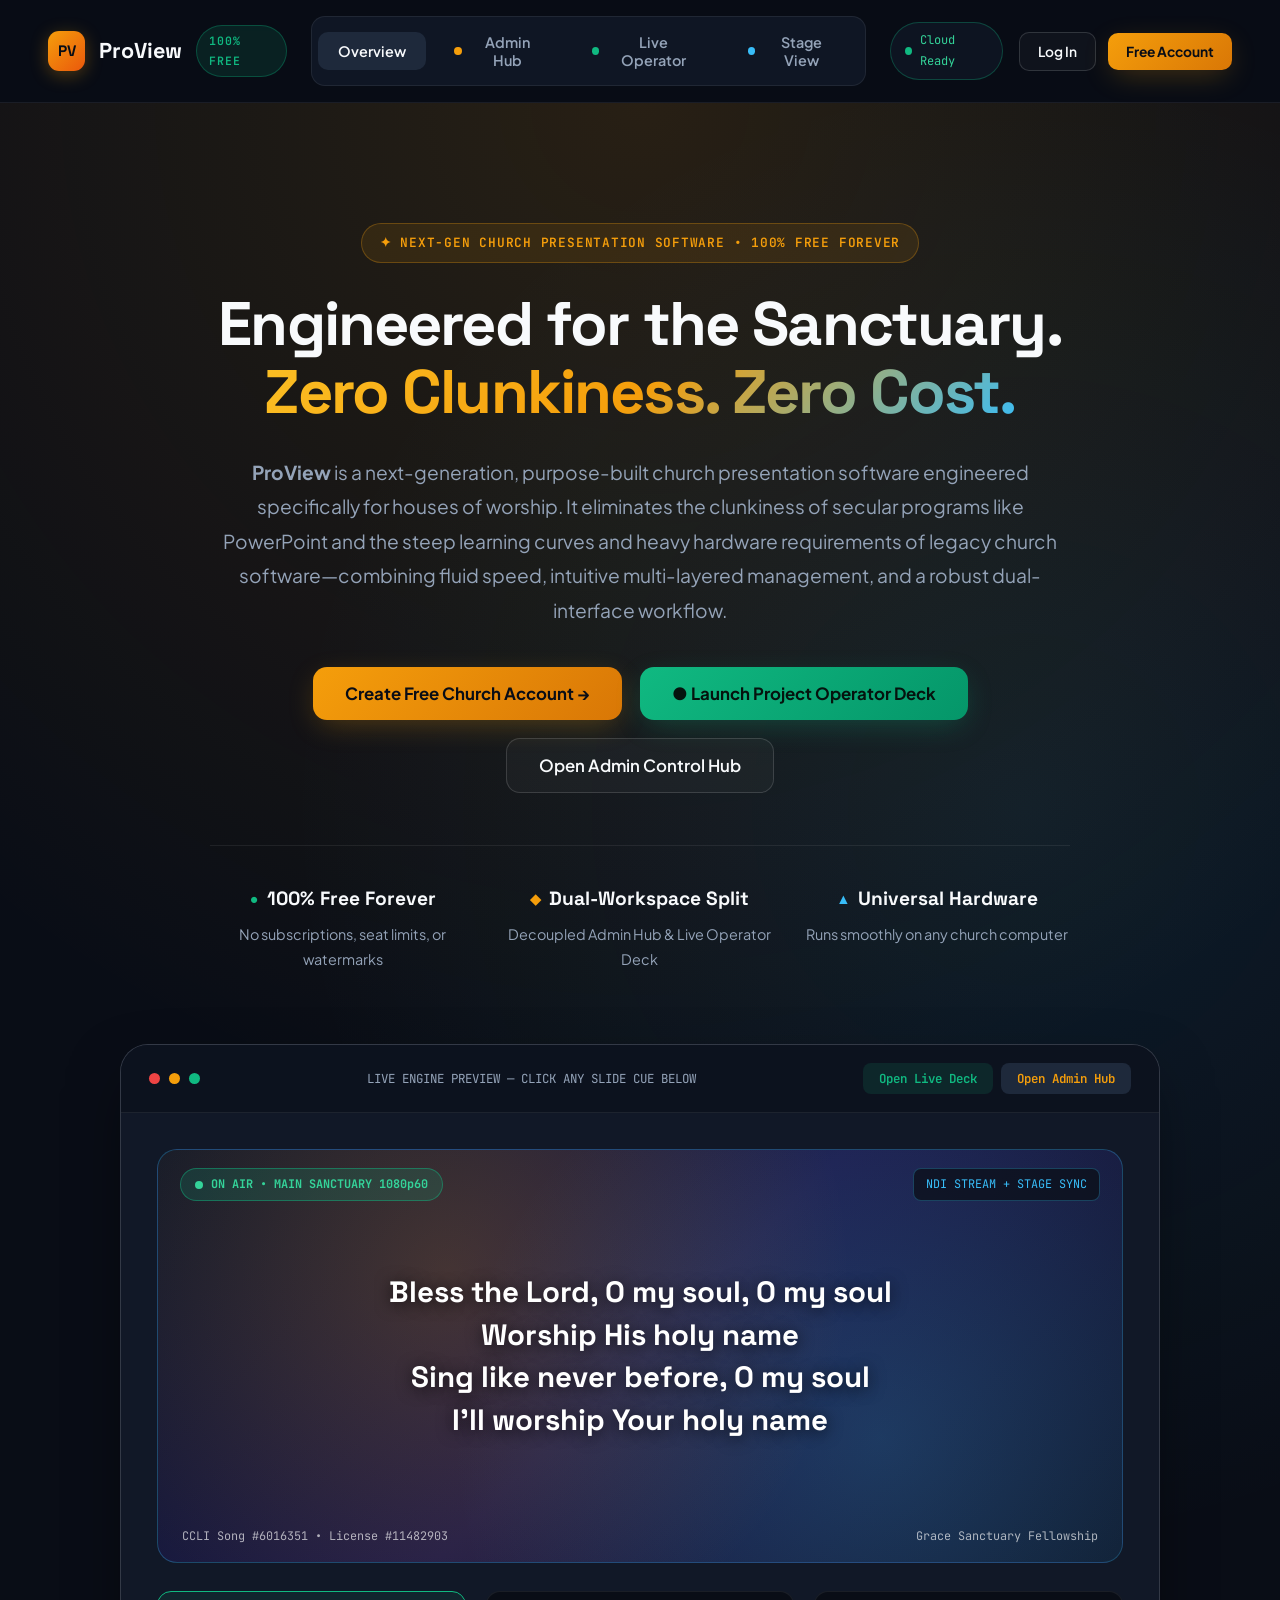
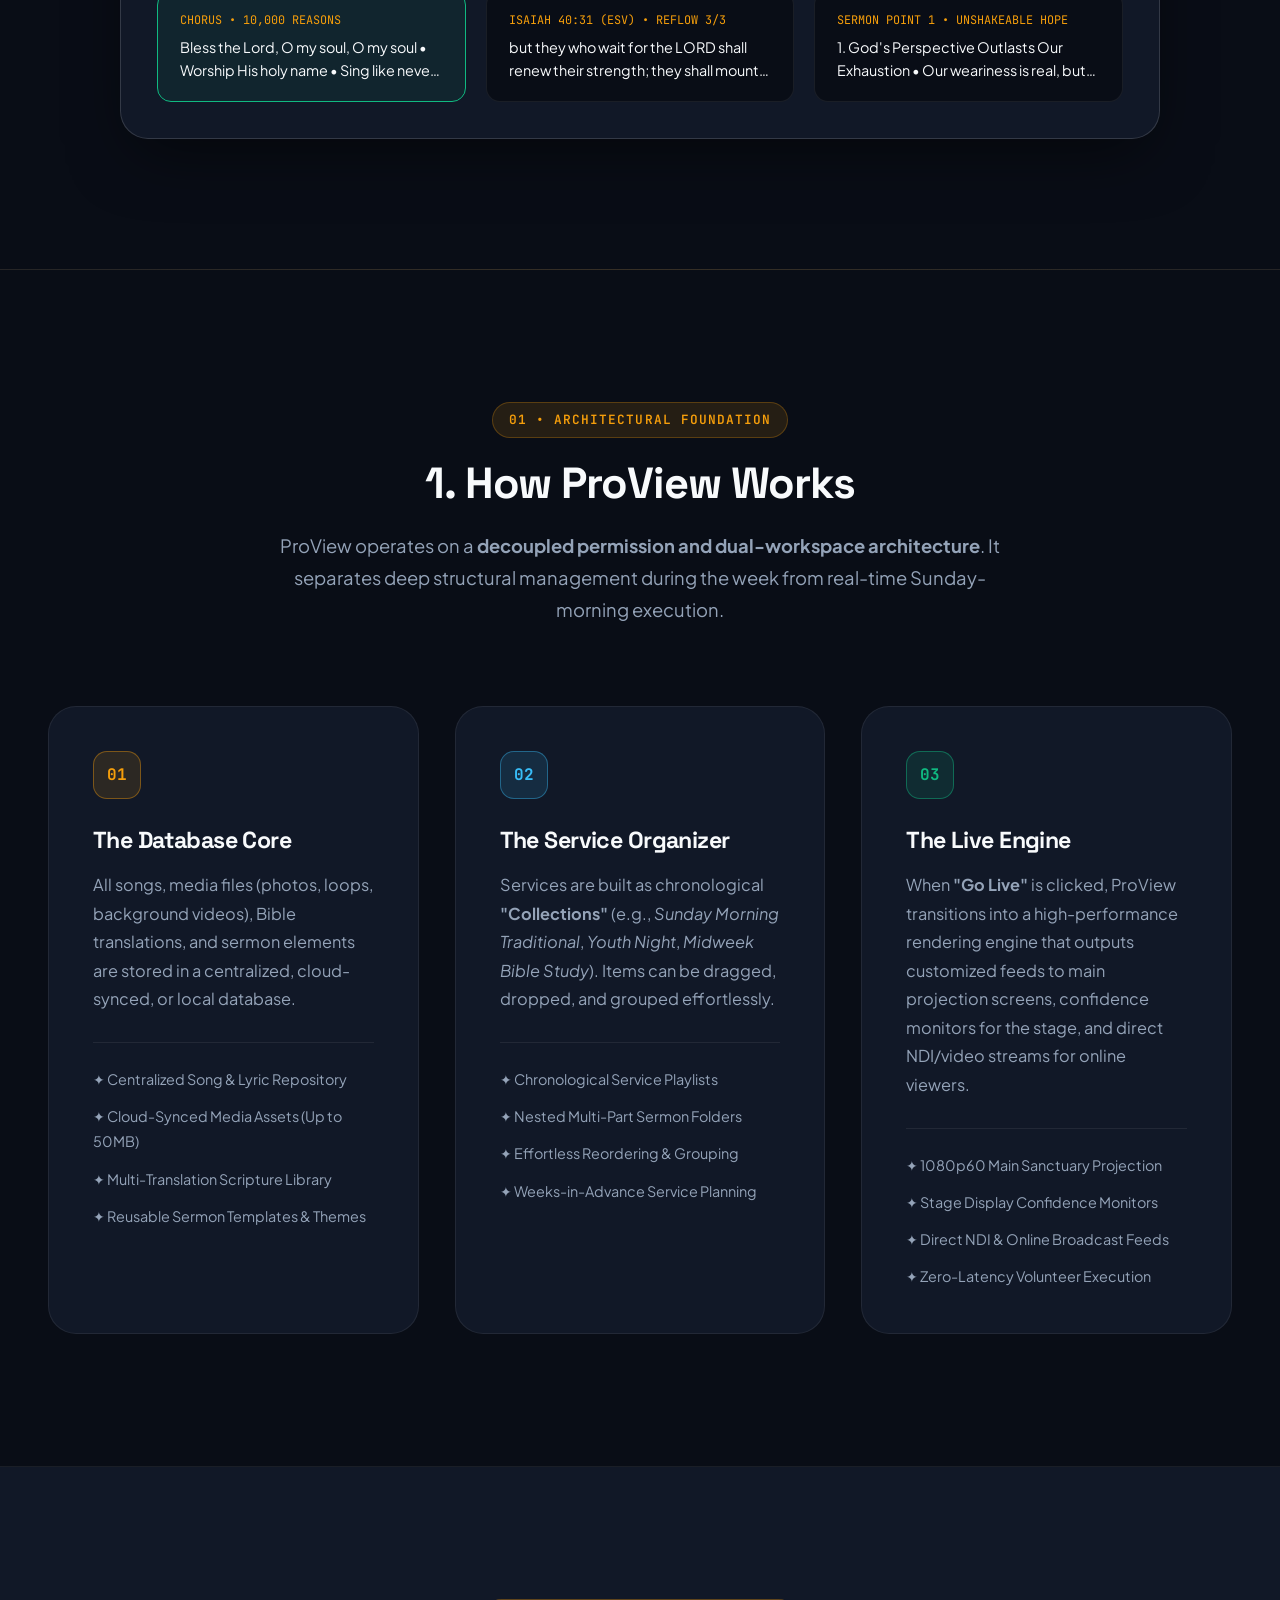
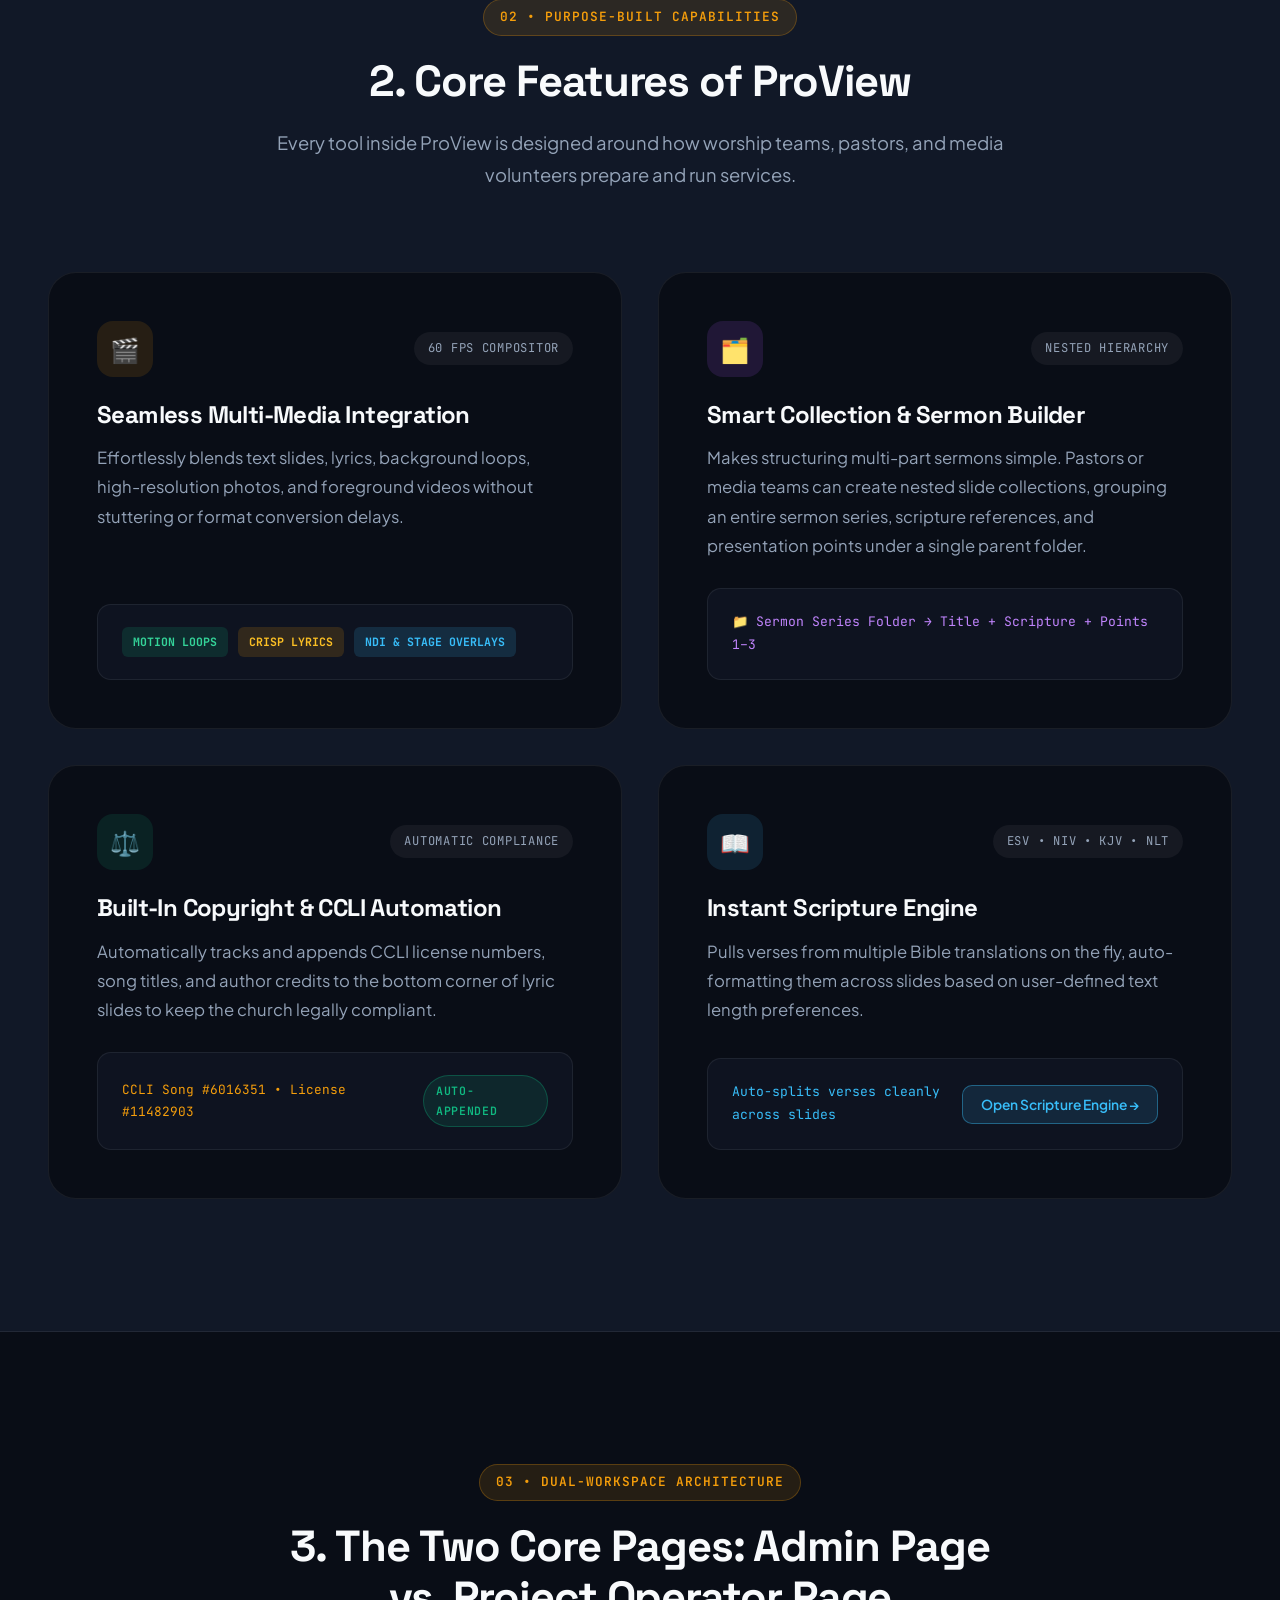
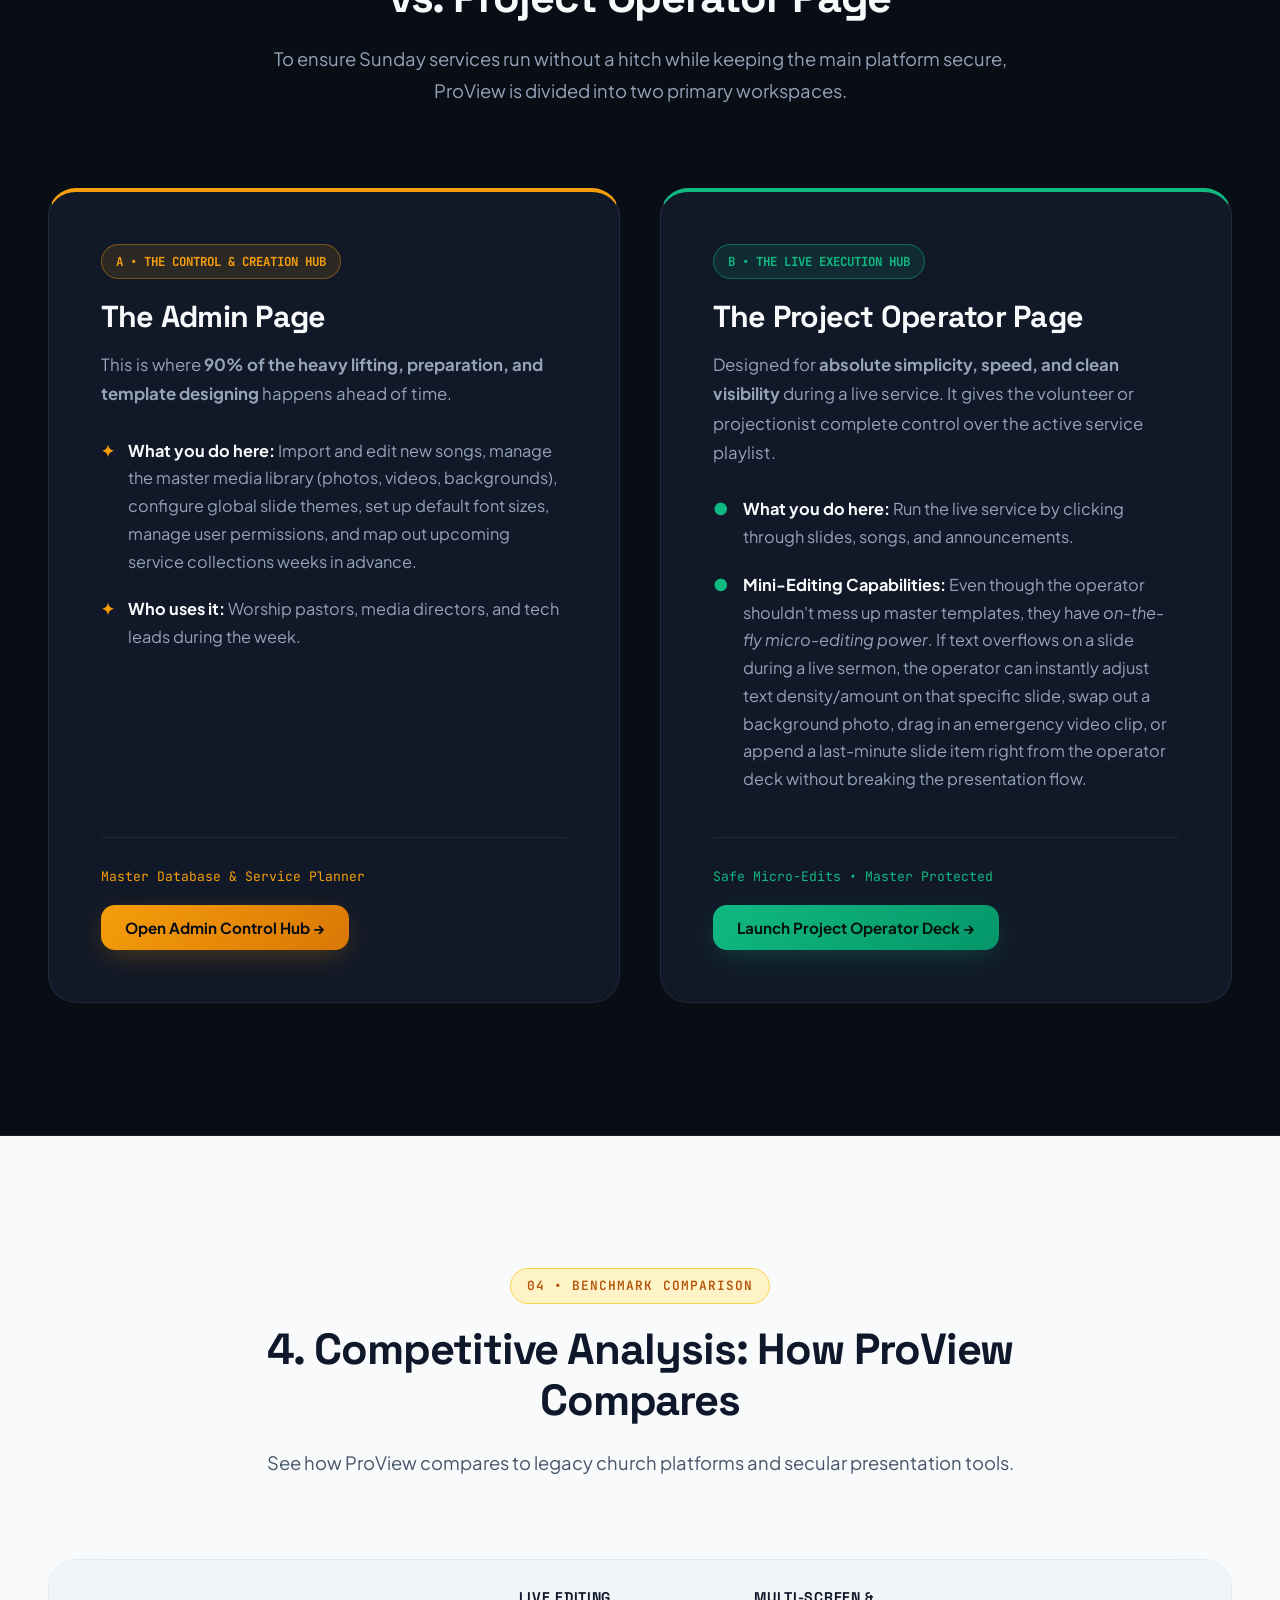
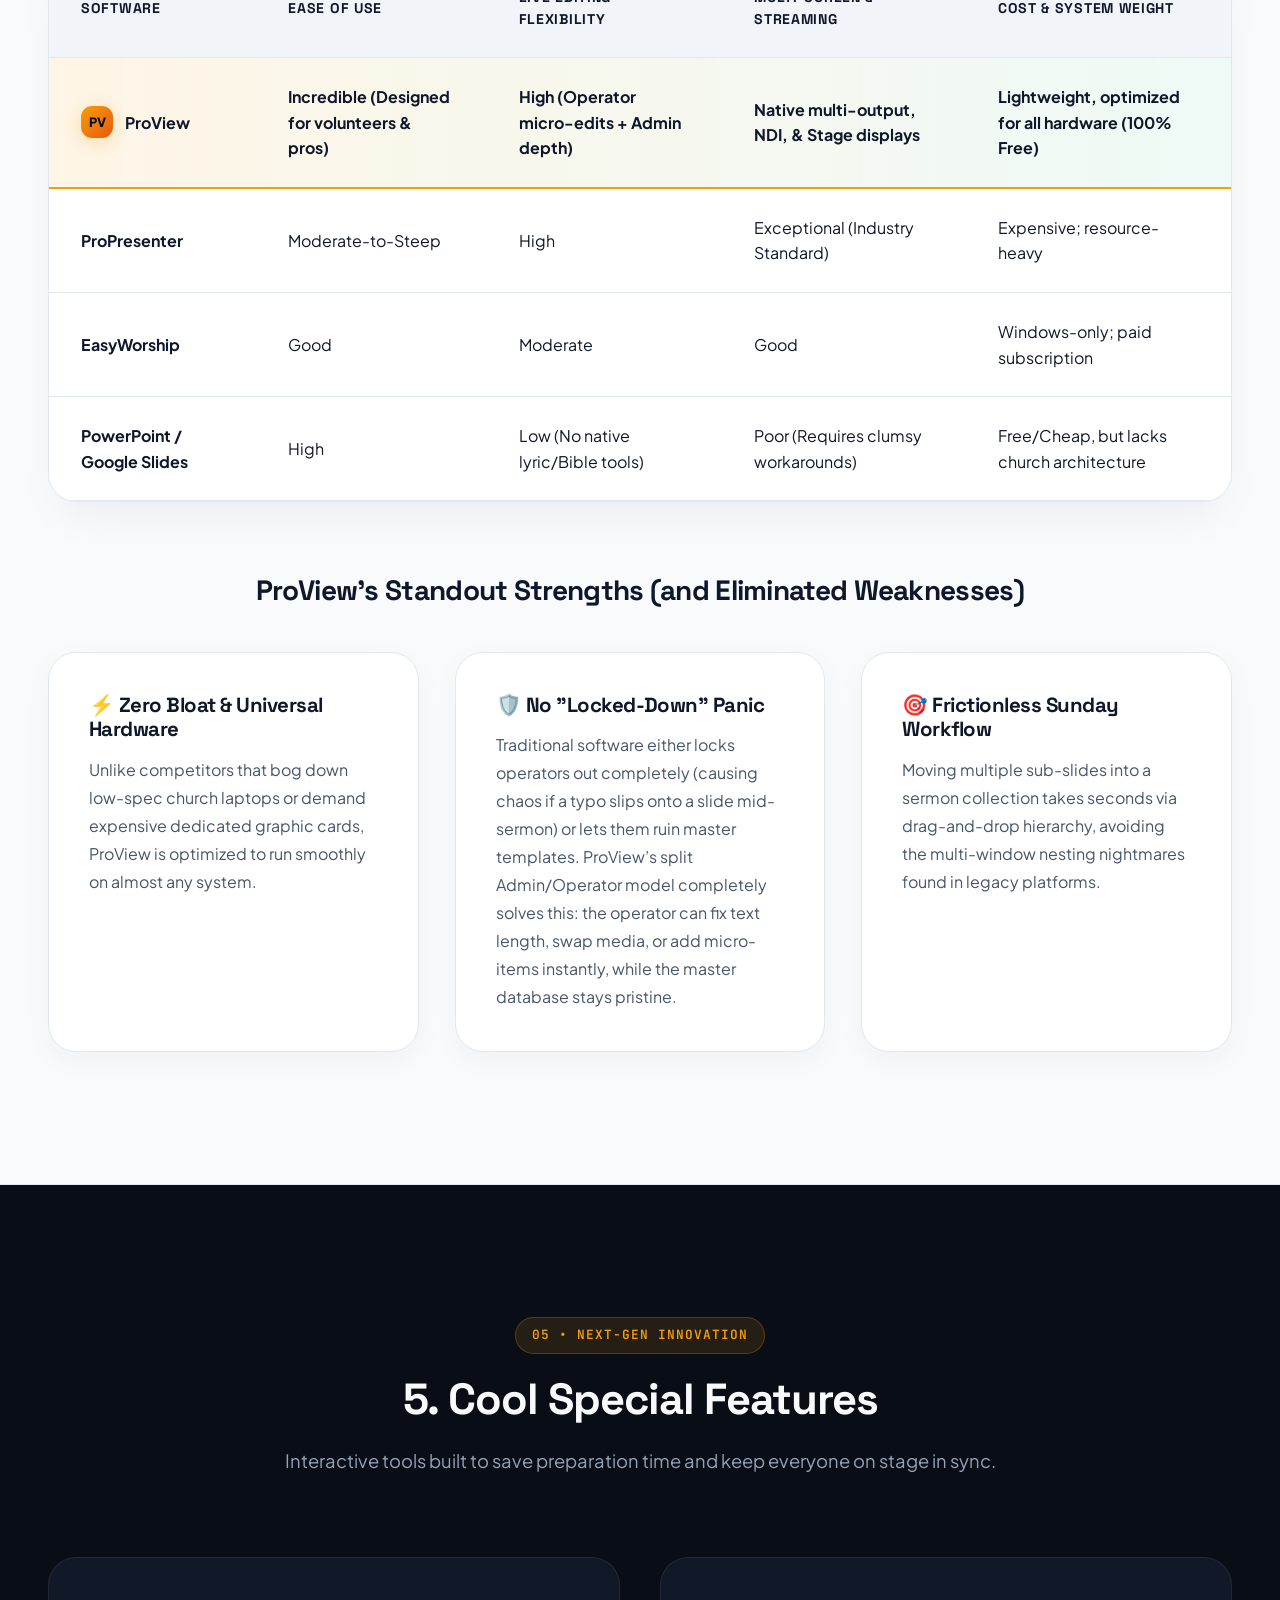
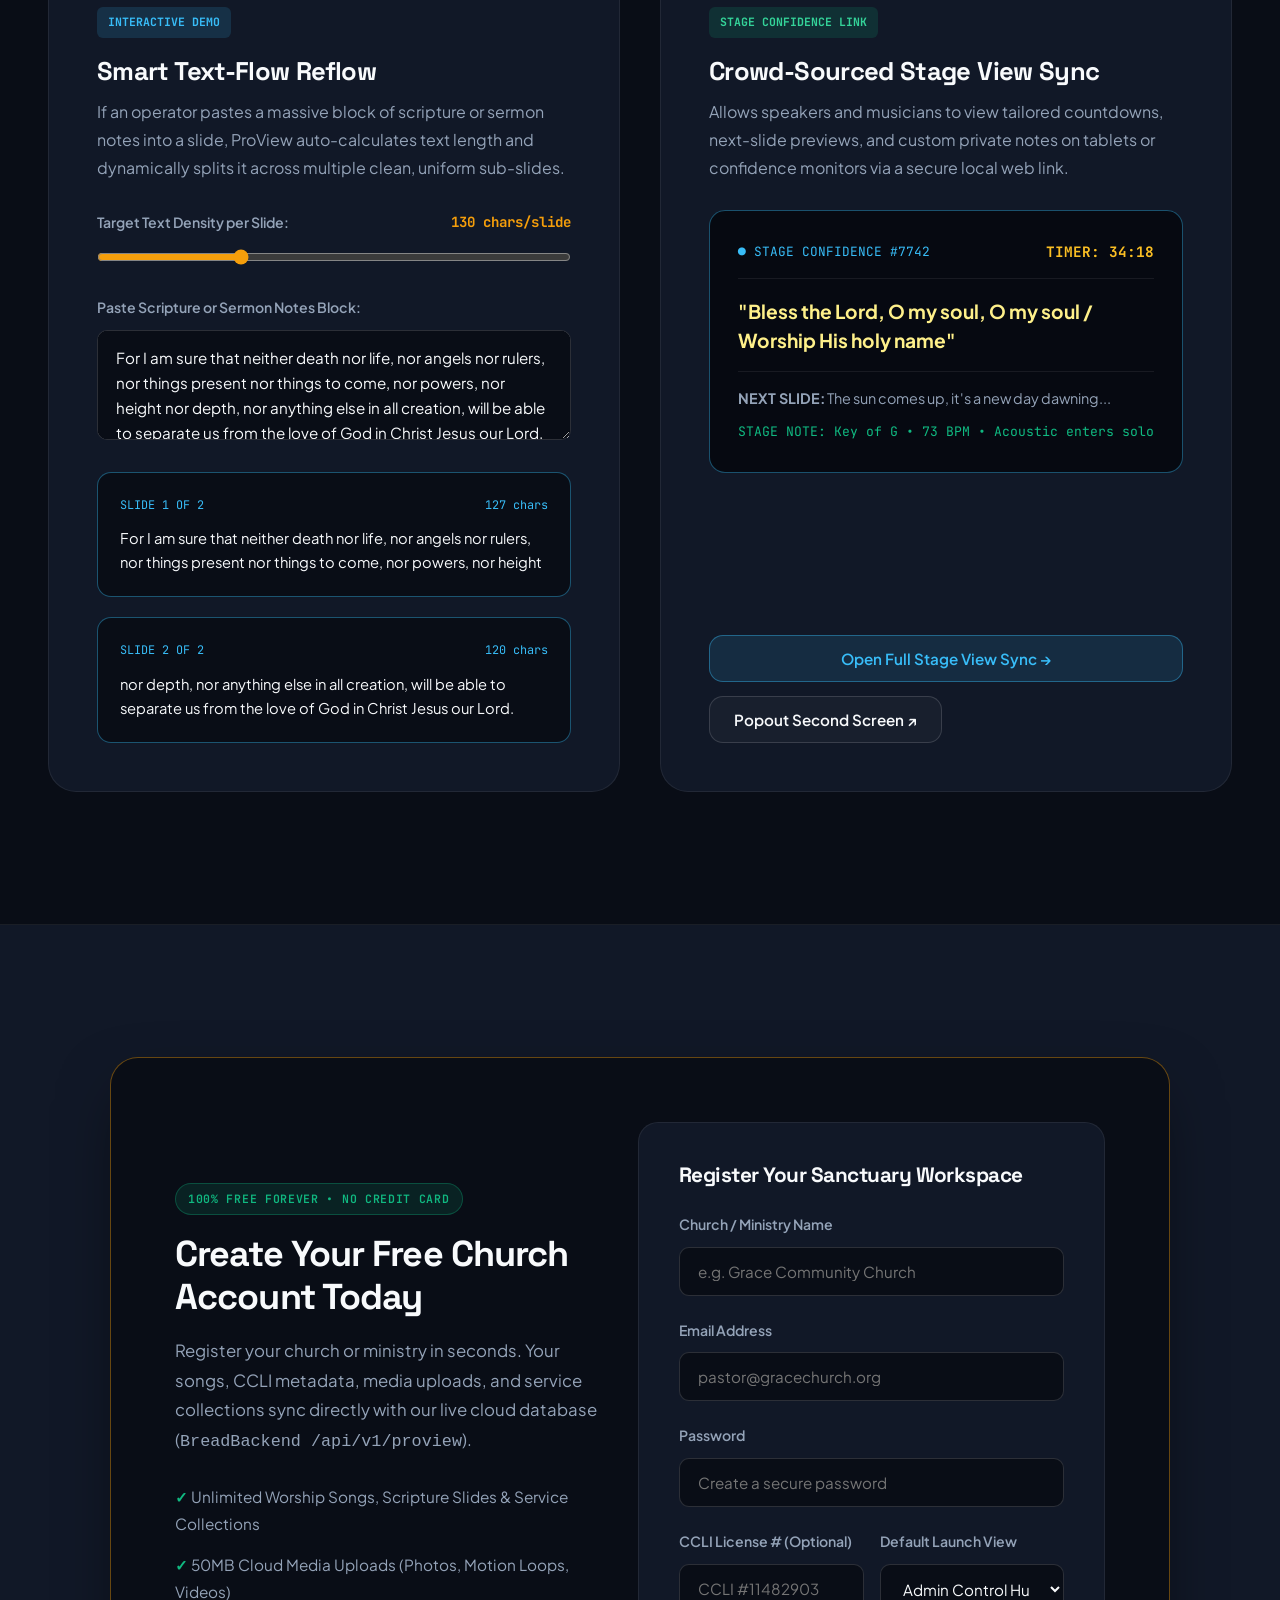
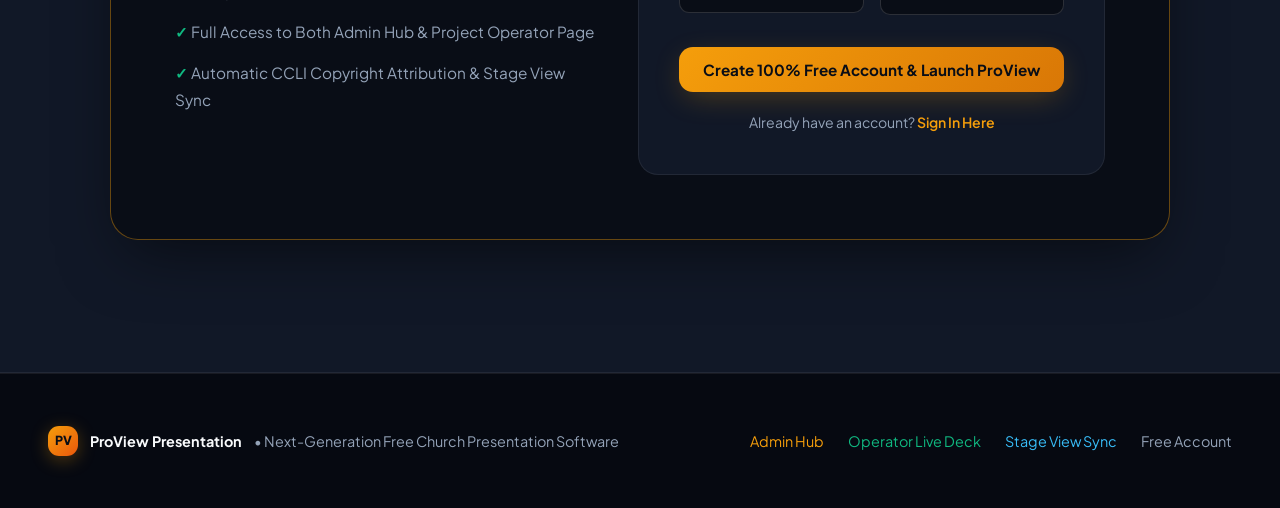
==== commit 1f9c0d8f: "Redesign ProView UI to be more simplistic, spacious, and uncompacted across all views Co-authored-by" ====
--- a/index.html
+++ b/index.html
@@ -20,23 +20,13 @@
 <body>
 
   <!-- ============================================================
-       GLOBAL TOP NAVIGATION BAR & WORKSPACE SWITCHER
+       GLOBAL TOP NAVIGATION BAR — CLEAN, SIMPLE & SPACIOUS
   ============================================================ -->
   <header class="top-navbar">
-    <div style="display:flex;align-items:center;gap:20px;">
-      <div class="brand-logo" onclick="ProViewApp.switchView('landing')">
-        <div class="brand-mark">PV</div>
-        <span>ProView</span>
-        <span class="brand-badge-free">100% Free Forever</span>
-      </div>
-
-      <nav class="nav-links" aria-label="Landing Sections">
-        <a href="#how-it-works" class="nav-link" onclick="ProViewApp.switchView('landing', false)">How It Works</a>
-        <a href="#core-features" class="nav-link" onclick="ProViewApp.switchView('landing', false)">Core Features</a>
-        <a href="#dual-workspaces" class="nav-link" onclick="ProViewApp.switchView('landing', false)">Admin vs. Operator</a>
-        <a href="#competitive-analysis" class="nav-link" onclick="ProViewApp.switchView('landing', false)">Comparison</a>
-        <a href="#special-features" class="nav-link" onclick="ProViewApp.switchView('landing', false)">Special Features</a>
-      </nav>
+    <div class="brand-logo" onclick="ProViewApp.switchView('landing')">
+      <div class="brand-mark">PV</div>
+      <span>ProView</span>
+      <span class="brand-badge-free">100% Free</span>
     </div>
 
     <!-- Dual-Workspace Mode Switcher -->
@@ -50,7 +40,7 @@
       </button>
       <button id="pill-operator" class="ws-pill" onclick="ProViewApp.switchView('operator')">
         <span class="ws-dot pulse" style="color:var(--accent-emerald);"></span>
-        <span>Operator Live Deck</span>
+        <span>Live Operator</span>
       </button>
       <button id="pill-stage" class="ws-pill" onclick="ProViewApp.switchView('stage')">
         <span class="ws-dot" style="color:var(--accent-cyan);"></span>
@@ -62,9 +52,9 @@
     <div class="nav-actions">
       <div id="cloud-status-indicator" class="cloud-status-pill connected" title="Connected to BreadBackend (/api/v1/proview)">
         <span class="ws-dot pulse" style="color:#10B981;"></span>
-        <span id="cloud-status-text">BreadBackend Ready</span>
-      </div>
-      <div id="nav-auth-area" style="display:flex;align-items:center;gap:8px;">
+        <span id="cloud-status-text">Cloud Ready</span>
+      </div>
+      <div id="nav-auth-area" style="display:flex;align-items:center;gap:12px;">
         <button class="btn btn-sm btn-outline" onclick="ProViewApp.openAuthModal('login')">Log In</button>
         <button class="btn btn-sm btn-amber" onclick="ProViewApp.openAuthModal('signup')">Free Account</button>
       </div>
@@ -77,104 +67,84 @@
   ============================================================ -->
   <main id="view-landing" class="app-view active-view">
 
-    <!-- HERO SECTION -->
+    <!-- HERO SECTION — CENTERED, SPACIOUS & UNCLUTTERED -->
     <section class="hero-section">
       <div class="container">
-        <div class="hero-top-grid">
-          <div>
-            <div class="eyebrow-badge">
-              <span>✦ NEXT-GEN CHURCH PRESENTATION SOFTWARE</span>
-              <span>•</span>
-              <span>100% FREE</span>
-            </div>
-            <h1 class="hero-title">
-              Engineered for the Sanctuary. <span class="text-gradient-amber">Zero Clunkiness. Zero Cost.</span>
-            </h1>
-            <p class="hero-subtitle">
-              <strong>ProView</strong> is a next-generation, purpose-built church presentation software engineered specifically for houses of worship. It eliminates the clunkiness of secular programs like PowerPoint and the steep learning curves and heavy hardware requirements of legacy church software—combining fluid speed, intuitive multi-layered management, and a robust dual-interface workflow.
-            </p>
-
-            <div class="hero-cta-row">
-              <button class="btn btn-lg btn-amber" onclick="ProViewApp.openAuthModal('signup')">
-                Create Free Church Account →
-              </button>
-              <button class="btn btn-lg btn-emerald" onclick="ProViewApp.switchView('operator')">
-                ● Launch Project Operator Deck
-              </button>
-              <button class="btn btn-lg btn-outline" onclick="ProViewApp.switchView('admin')">
-                Open Admin Control Hub
-              </button>
-            </div>
-
-            <div class="hero-trust-strip">
-              <div class="trust-metric">
-                <strong><span style="color:var(--accent-emerald);">●</span> 100% Free Forever</strong>
-                <span>No subscriptions, seat limits, or watermarks</span>
-              </div>
-              <div class="trust-metric">
-                <strong><span style="color:var(--accent-amber);">◆</span> Dual-Workspace Split</strong>
-                <span>Decoupled Admin Hub &amp; Live Operator Deck</span>
-              </div>
-              <div class="trust-metric">
-                <strong><span style="color:var(--accent-cyan);">▲</span> Universal Hardware</strong>
-                <span>Runs silk-smooth on any church laptop</span>
-              </div>
-            </div>
-          </div>
-
-          <!-- Interactive Live Engine Preview Card -->
-          <div class="hero-showcase-card">
-            <div class="showcase-window-bar">
-              <div class="window-dots">
-                <span></span><span></span><span></span>
-              </div>
-              <div class="font-mono" style="font-size:0.72rem;color:var(--text-secondary);">
-                PROVIEW LIVE ENGINE • DUAL-INTERFACE PREVIEW
-              </div>
-              <div class="showcase-mode-tabs">
-                <button class="showcase-tab active-op" onclick="ProViewApp.switchView('operator')">LIVE DECK</button>
-                <button class="showcase-tab active" onclick="ProViewApp.switchView('admin')">ADMIN HUB</button>
-              </div>
-            </div>
-
-            <div class="showcase-body">
-              <div class="mini-stage-screen">
-                <div class="mini-stage-tally">
-                  <span class="ws-dot pulse"></span> ON AIR • MAIN SANCTUARY 1080p60
-                </div>
-                <div class="mini-stage-ndi">
-                  NDI STREAM + STAGE VIEW SYNC
-                </div>
-                <div id="hero-stage-lyric" class="mini-stage-lyric">
-                  Bless the Lord, O my soul, O my soul
-                  Worship His holy name
-                </div>
-                <div class="mini-stage-ccli">
-                  <span id="hero-stage-ccli-left">CCLI Song #6016351 • License #11482903</span>
-                  <span>Grace Sanctuary Fellowship</span>
-                </div>
-              </div>
-
-              <div style="display:flex;justify-content:space-between;align-items:center;margin-bottom:10px;">
-                <span class="font-mono" style="font-size:0.72rem;color:var(--text-secondary);">
-                  CLICK A SLIDE CUE BELOW TO TEST LIVE ENGINE RENDERING:
-                </span>
-                <span class="font-mono" style="font-size:0.7rem;color:var(--accent-amber);">
-                  Master Templates Protected
-                </span>
-              </div>
-
-              <div id="hero-cue-strip" class="mini-cue-strip">
-                <!-- Populated by JS -->
-              </div>
-
-              <div style="margin-top:14px;padding-top:12px;border-top:1px solid var(--border-subtle);display:flex;justify-content:space-between;align-items:center;font-size:0.78rem;color:var(--text-secondary);">
-                <span>Want the full Sunday morning experience?</span>
-                <div style="display:flex;gap:8px;">
-                  <button class="btn btn-sm btn-cyan" onclick="ProViewApp.switchView('stage')">Preview Stage Monitor</button>
-                  <button class="btn btn-sm btn-emerald" onclick="ProViewApp.switchView('operator')">Enter Full Operator View →</button>
-                </div>
-              </div>
+        <div class="hero-centered-intro">
+          <div class="eyebrow-badge">
+            <span>✦ NEXT-GEN CHURCH PRESENTATION SOFTWARE • 100% FREE FOREVER</span>
+          </div>
+          <h1 class="hero-title">
+            Engineered for the Sanctuary.<br />
+            <span class="text-gradient-amber">Zero Clunkiness. Zero Cost.</span>
+          </h1>
+          <p class="hero-subtitle">
+            <strong>ProView</strong> is a next-generation, purpose-built church presentation software engineered specifically for houses of worship. It eliminates the clunkiness of secular programs like PowerPoint and the steep learning curves and heavy hardware requirements of legacy church software—combining fluid speed, intuitive multi-layered management, and a robust dual-interface workflow.
+          </p>
+
+          <div class="hero-cta-row">
+            <button class="btn btn-lg btn-amber" onclick="ProViewApp.openAuthModal('signup')">
+              Create Free Church Account →
+            </button>
+            <button class="btn btn-lg btn-emerald" onclick="ProViewApp.switchView('operator')">
+              ● Launch Project Operator Deck
+            </button>
+            <button class="btn btn-lg btn-outline" onclick="ProViewApp.switchView('admin')">
+              Open Admin Control Hub
+            </button>
+          </div>
+
+          <div class="hero-trust-strip">
+            <div class="trust-metric">
+              <strong><span style="color:var(--accent-emerald);">●</span> 100% Free Forever</strong>
+              <span>No subscriptions, seat limits, or watermarks</span>
+            </div>
+            <div class="trust-metric">
+              <strong><span style="color:var(--accent-amber);">◆</span> Dual-Workspace Split</strong>
+              <span>Decoupled Admin Hub &amp; Live Operator Deck</span>
+            </div>
+            <div class="trust-metric">
+              <strong><span style="color:var(--accent-cyan);">▲</span> Universal Hardware</strong>
+              <span>Runs smoothly on any church computer</span>
+            </div>
+          </div>
+        </div>
+
+        <!-- Wide, Uncompacted Interactive Live Engine Preview -->
+        <div class="hero-showcase-card">
+          <div class="showcase-window-bar">
+            <div class="window-dots">
+              <span></span><span></span><span></span>
+            </div>
+            <div class="font-mono" style="font-size:0.78rem;color:var(--text-secondary);">
+              LIVE ENGINE PREVIEW — CLICK ANY SLIDE CUE BELOW
+            </div>
+            <div class="showcase-mode-tabs">
+              <button class="showcase-tab active-op" onclick="ProViewApp.switchView('operator')">Open Live Deck</button>
+              <button class="showcase-tab active" onclick="ProViewApp.switchView('admin')">Open Admin Hub</button>
+            </div>
+          </div>
+
+          <div class="showcase-body">
+            <div class="mini-stage-screen">
+              <div class="mini-stage-tally">
+                <span class="ws-dot pulse"></span> ON AIR • MAIN SANCTUARY 1080p60
+              </div>
+              <div class="mini-stage-ndi">
+                NDI STREAM + STAGE SYNC
+              </div>
+              <div id="hero-stage-lyric" class="mini-stage-lyric">
+                Bless the Lord, O my soul, O my soul
+                Worship His holy name
+              </div>
+              <div class="mini-stage-ccli">
+                <span id="hero-stage-ccli-left">CCLI Song #6016351 • License #11482903</span>
+                <span>Grace Sanctuary Fellowship</span>
+              </div>
+            </div>
+
+            <div id="hero-cue-strip" class="mini-cue-strip">
+              <!-- Populated by JS -->
             </div>
           </div>
         </div>
@@ -203,11 +173,11 @@
             </div>
             <h3>The Database Core</h3>
             <p>
-              All songs, media files (photos, loops, background videos), Bible translations, and sermon elements are stored in a centralized, cloud-synced, or local database powered by BreadBackend.
+              All songs, media files (photos, loops, background videos), Bible translations, and sermon elements are stored in a centralized, cloud-synced, or local database.
             </p>
             <ul class="pillar-specs">
               <li>✦ Centralized Song &amp; Lyric Repository</li>
-              <li>✦ Cloud-Synced Media Assets (Up to 50MB/file)</li>
+              <li>✦ Cloud-Synced Media Assets (Up to 50MB)</li>
               <li>✦ Multi-Translation Scripture Library</li>
               <li>✦ Reusable Sermon Templates &amp; Themes</li>
             </ul>
@@ -225,7 +195,7 @@
             <ul class="pillar-specs">
               <li>✦ Chronological Service Playlists</li>
               <li>✦ Nested Multi-Part Sermon Folders</li>
-              <li>✦ Instant Reordering &amp; Grouping</li>
+              <li>✦ Effortless Reordering &amp; Grouping</li>
               <li>✦ Weeks-in-Advance Service Planning</li>
             </ul>
           </div>
@@ -242,7 +212,7 @@
             <ul class="pillar-specs">
               <li>✦ 1080p60 Main Sanctuary Projection</li>
               <li>✦ Stage Display Confidence Monitors</li>
-              <li>✦ Direct NDI / Lower-Third Broadcast Feeds</li>
+              <li>✦ Direct NDI &amp; Online Broadcast Feeds</li>
               <li>✦ Zero-Latency Volunteer Execution</li>
             </ul>
           </div>
@@ -260,7 +230,7 @@
           <div class="section-num-tag">02 • Purpose-Built Capabilities</div>
           <h2 class="section-title">2. Core Features of ProView</h2>
           <p class="section-desc">
-            Every tool inside ProView is engineered around how worship teams, pastors, and media volunteers actually prepare and execute services.
+            Every tool inside ProView is designed around how worship teams, pastors, and media volunteers prepare and run services.
           </p>
         </div>
 
@@ -270,23 +240,17 @@
             <div>
               <div class="bento-icon-row">
                 <div class="bento-icon" style="background:var(--accent-amber-soft);color:var(--accent-amber);">🎬</div>
-                <span class="bento-tag">Zero Conversion Delays</span>
-              </div>
-              <h3 style="margin-top:16px;">Seamless Multi-Media Integration</h3>
+                <span class="bento-tag">60 FPS Compositor</span>
+              </div>
+              <h3 style="margin-top:24px;">Seamless Multi-Media Integration</h3>
               <p>
                 Effortlessly blends text slides, lyrics, background loops, high-resolution photos, and foreground videos without stuttering or format conversion delays.
               </p>
             </div>
-            <div class="bento-preview-box">
-              <div style="display:flex;justify-content:space-between;align-items:center;margin-bottom:8px;">
-                <span class="font-mono" style="font-size:0.74rem;color:var(--accent-amber);">LAYER COMPOSITOR</span>
-                <span class="font-mono" style="font-size:0.72rem;color:var(--accent-emerald);">60 FPS LOCKED</span>
-              </div>
-              <div style="display:flex;gap:8px;flex-wrap:wrap;">
-                <span class="cue-type-badge badge-media">Layer 1: 4K Motion Loop</span>
-                <span class="cue-type-badge badge-song">Layer 2: Crisp Lyric Typography</span>
-                <span class="cue-type-badge badge-scripture">Layer 3: CCLI &amp; NDI Overlay</span>
-              </div>
+            <div class="bento-preview-box" style="display:flex;gap:10px;flex-wrap:wrap;">
+              <span class="cue-type-badge badge-media">Motion Loops</span>
+              <span class="cue-type-badge badge-song">Crisp Lyrics</span>
+              <span class="cue-type-badge badge-scripture">NDI &amp; Stage Overlays</span>
             </div>
           </div>
 
@@ -294,24 +258,16 @@
           <div class="bento-card">
             <div>
               <div class="bento-icon-row">
-                <div class="bento-icon" style="background:rgba(168,85,247,0.16);color:#C084FC;">🗂️</div>
-                <span class="bento-tag">Hierarchical Grouping</span>
-              </div>
-              <h3 style="margin-top:16px;">Smart Collection &amp; Sermon Builder</h3>
+                <div class="bento-icon" style="background:rgba(168,85,247,0.14);color:#C084FC;">🗂️</div>
+                <span class="bento-tag">Nested Hierarchy</span>
+              </div>
+              <h3 style="margin-top:24px;">Smart Collection &amp; Sermon Builder</h3>
               <p>
                 Makes structuring multi-part sermons simple. Pastors or media teams can create nested slide collections, grouping an entire sermon series, scripture references, and presentation points under a single parent folder.
               </p>
             </div>
-            <div class="bento-preview-box">
-              <div class="font-mono" style="font-size:0.75rem;color:#C084FC;margin-bottom:6px;">
-                📁 Sermon Series: Unshakeable Hope (Part 3)
-              </div>
-              <div style="padding-left:14px;border-left:2px solid rgba(168,85,247,0.4);font-size:0.8rem;color:var(--text-secondary);display:flex;flex-direction:column;gap:4px;">
-                <span>├── Slide 1: Series Title Graphic</span>
-                <span>├── Slide 2: Isaiah 40:28-31 (ESV Reflowed)</span>
-                <span>├── Slide 3: Point 1 — God's Perspective</span>
-                <span>└── Slide 4: Altar Call &amp; Reflection Quote</span>
-              </div>
+            <div class="bento-preview-box" style="font-family:var(--font-mono);font-size:0.82rem;color:#C084FC;">
+              📁 Sermon Series Folder → Title + Scripture + Points 1–3
             </div>
           </div>
 
@@ -320,18 +276,15 @@
             <div>
               <div class="bento-icon-row">
                 <div class="bento-icon" style="background:var(--accent-emerald-soft);color:var(--accent-emerald);">⚖️</div>
-                <span class="bento-tag">100% Legal Compliance</span>
-              </div>
-              <h3 style="margin-top:16px;">Built-In Copyright &amp; CCLI Automation</h3>
+                <span class="bento-tag">Automatic Compliance</span>
+              </div>
+              <h3 style="margin-top:24px;">Built-In Copyright &amp; CCLI Automation</h3>
               <p>
-                Automatically tracks and appends CCLI license numbers, song titles, and author credits to the bottom corner of lyric slides to keep the church legally compliant without manual formatting.
+                Automatically tracks and appends CCLI license numbers, song titles, and author credits to the bottom corner of lyric slides to keep the church legally compliant.
               </p>
             </div>
-            <div class="bento-preview-box" style="display:flex;justify-content:space-between;align-items:center;font-family:var(--font-mono);font-size:0.75rem;">
-              <div>
-                <div style="color:var(--text-primary);">"10,000 Reasons" • Jonas Myrin, Matt Redman</div>
-                <div style="color:var(--accent-amber);">CCLI Song #6016351 • Church License #11482903</div>
-              </div>
+            <div class="bento-preview-box" style="display:flex;justify-content:space-between;align-items:center;font-family:var(--font-mono);font-size:0.8rem;">
+              <span style="color:var(--accent-amber);">CCLI Song #6016351 • License #11482903</span>
               <span class="brand-badge-free">Auto-Appended</span>
             </div>
           </div>
@@ -341,20 +294,17 @@
             <div>
               <div class="bento-icon-row">
                 <div class="bento-icon" style="background:var(--accent-cyan-soft);color:var(--accent-cyan);">📖</div>
-                <span class="bento-tag">Multi-Translation On The Fly</span>
-              </div>
-              <h3 style="margin-top:16px;">Instant Scripture Engine</h3>
+                <span class="bento-tag">ESV • NIV • KJV • NLT</span>
+              </div>
+              <h3 style="margin-top:24px;">Instant Scripture Engine</h3>
               <p>
-                Pulls verses from multiple Bible translations on the fly (ESV, NIV, KJV, NLT), auto-formatting them across slides based on user-defined text length preferences.
+                Pulls verses from multiple Bible translations on the fly, auto-formatting them across slides based on user-defined text length preferences.
               </p>
             </div>
             <div class="bento-preview-box" style="display:flex;justify-content:space-between;align-items:center;">
-              <div>
-                <div class="font-mono" style="font-size:0.75rem;color:var(--accent-cyan);">Isaiah 40:28-31 • ESV / NIV / KJV / NLT</div>
-                <div style="font-size:0.8rem;color:var(--text-secondary);">Auto-splits into 3 balanced sub-slides at 145 chars/slide</div>
-              </div>
+              <span class="font-mono" style="font-size:0.82rem;color:var(--accent-cyan);">Auto-splits verses cleanly across slides</span>
               <button class="btn btn-sm btn-cyan" onclick="ProViewApp.switchView('admin');ProViewApp.switchAdminTab('scripture');">
-                Try Scripture Engine →
+                Open Scripture Engine →
               </button>
             </div>
           </div>
@@ -372,7 +322,7 @@
           <div class="section-num-tag">03 • Dual-Workspace Architecture</div>
           <h2 class="section-title">3. The Two Core Pages: Admin Page vs. Project Operator Page</h2>
           <p class="section-desc">
-            To ensure Sunday services run without a hitch while keeping the main platform secure, ProView is divided into two primary workspaces. Click into either workspace below to experience it live.
+            To ensure Sunday services run without a hitch while keeping the main platform secure, ProView is divided into two primary workspaces.
           </p>
         </div>
 
@@ -383,8 +333,8 @@
               <div class="ws-role-pill" style="background:var(--accent-amber-soft);color:var(--accent-amber);border:1px solid var(--border-amber);">
                 <span>A • THE CONTROL &amp; CREATION HUB</span>
               </div>
-              <h3 style="font-size:1.75rem;margin-bottom:10px;">The Admin Page</h3>
-              <p style="color:var(--text-secondary);font-size:0.98rem;">
+              <h3 style="font-size:1.9rem;margin-bottom:14px;">The Admin Page</h3>
+              <p style="color:var(--text-secondary);font-size:1.05rem;">
                 This is where <strong>90% of the heavy lifting, preparation, and template designing</strong> happens ahead of time.
               </p>
 
@@ -401,17 +351,11 @@
                     <strong>Who uses it:</strong> Worship pastors, media directors, and tech leads during the week.
                   </div>
                 </li>
-                <li>
-                  <span style="color:var(--accent-amber);font-weight:800;">✦</span>
-                  <div>
-                    <strong>Master Template Protection:</strong> Changes made in the Admin Hub define the canonical database synced with BreadBackend.
-                  </div>
-                </li>
               </ul>
             </div>
 
-            <div style="padding-top:20px;border-top:1px solid var(--border-subtle);display:flex;justify-content:space-between;align-items:center;">
-              <span class="font-mono" style="font-size:0.76rem;color:var(--accent-amber);">5 Deep Preparation Modules</span>
+            <div style="padding-top:28px;border-top:1px solid var(--border-subtle);display:flex;justify-content:space-between;align-items:center;gap:16px;flex-wrap:wrap;">
+              <span class="font-mono" style="font-size:0.82rem;color:var(--accent-amber);">Master Database &amp; Service Planner</span>
               <button class="btn btn-amber" onclick="ProViewApp.switchView('admin')">
                 Open Admin Control Hub →
               </button>
@@ -424,8 +368,8 @@
               <div class="ws-role-pill" style="background:var(--accent-emerald-soft);color:var(--accent-emerald);border:1px solid var(--border-emerald);">
                 <span>B • THE LIVE EXECUTION HUB</span>
               </div>
-              <h3 style="font-size:1.75rem;margin-bottom:10px;">The Project Operator Page</h3>
-              <p style="color:var(--text-secondary);font-size:0.98rem;">
+              <h3 style="font-size:1.9rem;margin-bottom:14px;">The Project Operator Page</h3>
+              <p style="color:var(--text-secondary);font-size:1.05rem;">
                 Designed for <strong>absolute simplicity, speed, and clean visibility</strong> during a live service. It gives the volunteer or projectionist complete control over the active service playlist.
               </p>
 
@@ -433,7 +377,7 @@
                 <li>
                   <span style="color:var(--accent-emerald);font-weight:800;">●</span>
                   <div>
-                    <strong>What you do here:</strong> Run the live service by clicking through slides, songs, scripture readings, and announcements with zero visual clutter.
+                    <strong>What you do here:</strong> Run the live service by clicking through slides, songs, and announcements.
                   </div>
                 </li>
                 <li>
@@ -445,8 +389,8 @@
               </ul>
             </div>
 
-            <div style="padding-top:20px;border-top:1px solid var(--border-subtle);display:flex;justify-content:space-between;align-items:center;">
-              <span class="font-mono" style="font-size:0.76rem;color:var(--accent-emerald);">Safe Micro-Edits • Zero Panic</span>
+            <div style="padding-top:28px;border-top:1px solid var(--border-subtle);display:flex;justify-content:space-between;align-items:center;gap:16px;flex-wrap:wrap;">
+              <span class="font-mono" style="font-size:0.82rem;color:var(--accent-emerald);">Safe Micro-Edits • Master Protected</span>
               <button class="btn btn-emerald" onclick="ProViewApp.switchView('operator')">
                 Launch Project Operator Deck →
               </button>
@@ -466,7 +410,7 @@
           <div class="section-num-tag">04 • Benchmark Comparison</div>
           <h2 class="section-title">4. Competitive Analysis: How ProView Compares</h2>
           <p class="section-desc">
-            See why houses of worship are replacing expensive, resource-heavy legacy tools and clunky secular slide decks with ProView.
+            See how ProView compares to legacy church platforms and secular presentation tools.
           </p>
         </div>
 
@@ -484,15 +428,15 @@
             <tbody>
               <tr class="proview-row">
                 <td>
-                  <div style="display:flex;align-items:center;gap:10px;">
-                    <span class="brand-mark" style="width:28px;height:28px;font-size:0.75rem;">PV</span>
+                  <div style="display:flex;align-items:center;gap:12px;">
+                    <span class="brand-mark" style="width:32px;height:32px;font-size:0.8rem;">PV</span>
                     <strong>ProView</strong>
                   </div>
                 </td>
                 <td><strong>Incredible (Designed for volunteers &amp; pros)</strong></td>
                 <td><strong>High (Operator micro-edits + Admin depth)</strong></td>
                 <td><strong>Native multi-output, NDI, &amp; Stage displays</strong></td>
-                <td><strong>100% Free; Lightweight, optimized for all hardware</strong></td>
+                <td><strong>Lightweight, optimized for all hardware (100% Free)</strong></td>
               </tr>
               <tr>
                 <td><strong>ProPresenter</strong></td>
@@ -519,13 +463,13 @@
           </table>
         </div>
 
-        <h3 style="font-size:1.55rem;text-align:center;margin-bottom:28px;color:var(--text-daylight-ink);">
+        <h3 style="font-size:1.75rem;text-align:center;margin-bottom:44px;color:var(--text-daylight-ink);">
           ProView’s Standout Strengths (and Eliminated Weaknesses)
         </h3>
 
         <div class="strengths-grid">
           <div class="strength-card">
-            <h4>⚡ Zero Bloat &amp; Universal Hardware Compatibility</h4>
+            <h4>⚡ Zero Bloat &amp; Universal Hardware</h4>
             <p>
               Unlike competitors that bog down low-spec church laptops or demand expensive dedicated graphic cards, ProView is optimized to run smoothly on almost any system.
             </p>
@@ -558,26 +502,23 @@
           <div class="section-num-tag">05 • Next-Gen Innovation</div>
           <h2 class="section-title">5. Cool Special Features</h2>
           <p class="section-desc">
-            Experience ProView's signature intelligent automation tools live right below.
+            Interactive tools built to save preparation time and keep everyone on stage in sync.
           </p>
         </div>
 
         <div class="special-features-grid">
           <!-- Interactive Smart Text-Flow Reflow Demo -->
           <div class="sandbox-panel">
-            <div style="display:flex;justify-content:space-between;align-items:center;margin-bottom:14px;">
-              <span class="cue-type-badge badge-scripture">INTERACTIVE LIVE SANDBOX</span>
-              <span class="font-mono" style="font-size:0.75rem;color:var(--accent-cyan);">Dynamic Slide Calculation</span>
-            </div>
-            <h3 style="font-size:1.45rem;margin-bottom:8px;">Smart Text-Flow Reflow</h3>
-            <p style="color:var(--text-secondary);font-size:0.93rem;margin-bottom:18px;">
-              If an operator pastes a massive block of scripture or sermon notes into a slide, ProView auto-calculates text length and dynamically splits it across multiple clean, uniform sub-slides. <strong>Try adjusting the character density or pasting text below:</strong>
+            <span class="cue-type-badge badge-scripture" style="margin-bottom:18px;display:inline-block;">INTERACTIVE DEMO</span>
+            <h3 style="font-size:1.6rem;margin-bottom:12px;">Smart Text-Flow Reflow</h3>
+            <p style="color:var(--text-secondary);font-size:1rem;margin-bottom:28px;">
+              If an operator pastes a massive block of scripture or sermon notes into a slide, ProView auto-calculates text length and dynamically splits it across multiple clean, uniform sub-slides.
             </p>
 
             <div class="form-group">
-              <div style="display:flex;justify-content:space-between;align-items:center;margin-bottom:6px;">
+              <div style="display:flex;justify-content:space-between;align-items:center;margin-bottom:10px;">
                 <label class="form-label" for="landing-reflow-slider" style="margin:0;">Target Text Density per Slide:</label>
-                <span id="landing-reflow-char-val" class="font-mono" style="font-size:0.8rem;color:var(--accent-amber);font-weight:700;">130 chars/slide</span>
+                <span id="landing-reflow-char-val" class="font-mono" style="font-size:0.88rem;color:var(--accent-amber);font-weight:700;">130 chars/slide</span>
               </div>
               <input
                 type="range"
@@ -595,51 +536,44 @@
               <textarea
                 id="landing-reflow-input"
                 class="form-textarea"
-                style="min-height:92px;"
+                style="min-height:110px;"
                 oninput="ProViewApp.renderLandingReflowDemo()"
               >For I am sure that neither death nor life, nor angels nor rulers, nor things present nor things to come, nor powers, nor height nor depth, nor anything else in all creation, will be able to separate us from the love of God in Christ Jesus our Lord.</textarea>
             </div>
 
-            <div class="font-mono" style="font-size:0.74rem;color:var(--text-secondary);margin-bottom:6px;">
-              AUTO-GENERATED UNIFORM SUB-SLIDES:
-            </div>
             <div id="landing-reflow-output" class="reflow-slides-preview">
               <!-- Populated by JS -->
             </div>
           </div>
 
           <!-- Crowd-Sourced Stage View Sync Card -->
-          <div class="sandbox-panel" style="display:flex;flex-direction:column;justify-content:space-between;">
+          <div class="sandbox-panel" style="display:flex;flex-direction:column;justify-content:space-between;gap:28px;">
             <div>
-              <div style="display:flex;justify-content:space-between;align-items:center;margin-bottom:14px;">
-                <span class="cue-type-badge badge-media">REAL-TIME CONFIDENCE LINK</span>
-                <span class="font-mono" style="font-size:0.75rem;color:var(--accent-emerald);">WebSocket / Broadcast Sync</span>
-              </div>
-              <h3 style="font-size:1.45rem;margin-bottom:8px;">Crowd-Sourced Stage View Sync</h3>
-              <p style="color:var(--text-secondary);font-size:0.93rem;margin-bottom:20px;">
-                Allows speakers, pastors, and musicians to view tailored countdowns, next-slide previews, chord keys, and custom private notes on tablets, phones, or stage confidence monitors via a secure local web link.
+              <span class="cue-type-badge badge-media" style="margin-bottom:18px;display:inline-block;">STAGE CONFIDENCE LINK</span>
+              <h3 style="font-size:1.6rem;margin-bottom:12px;">Crowd-Sourced Stage View Sync</h3>
+              <p style="color:var(--text-secondary);font-size:1rem;margin-bottom:28px;">
+                Allows speakers and musicians to view tailored countdowns, next-slide previews, and custom private notes on tablets or confidence monitors via a secure local web link.
               </p>
 
-              <!-- Mini Mockup of Stage Confidence Monitor -->
-              <div style="background:#05070C;border:1px solid var(--border-cyan);border-radius:12px;padding:18px;margin-bottom:20px;">
-                <div style="display:flex;justify-content:space-between;align-items:center;border-bottom:1px solid var(--border-subtle);padding-bottom:10px;margin-bottom:12px;" class="font-mono">
-                  <span style="color:var(--accent-cyan);font-size:0.76rem;">● STAGE CONFIDENCE LINK #7742</span>
-                  <span style="color:#FBBF24;font-size:0.85rem;font-weight:700;">TIMER: 34:18</span>
-                </div>
-                <div style="font-size:0.72rem;color:var(--text-secondary);" class="font-mono">ACTIVE LYRIC / SERMON CUE:</div>
-                <div style="font-size:1.05rem;font-weight:700;color:#FEF08A;margin:6px 0 12px;">
+              <!-- Clean Mockup of Stage Confidence Monitor -->
+              <div style="background:#060911;border:1px solid var(--border-cyan);border-radius:16px;padding:28px;">
+                <div style="display:flex;justify-content:space-between;align-items:center;border-bottom:1px solid var(--border-subtle);padding-bottom:14px;margin-bottom:18px;" class="font-mono">
+                  <span style="color:var(--accent-cyan);font-size:0.8rem;">● STAGE CONFIDENCE #7742</span>
+                  <span style="color:#FBBF24;font-size:0.9rem;font-weight:700;">TIMER: 34:18</span>
+                </div>
+                <div style="font-size:1.2rem;font-weight:700;color:#FEF08A;margin-bottom:16px;line-height:1.5;">
                   "Bless the Lord, O my soul, O my soul / Worship His holy name"
                 </div>
-                <div style="font-size:0.78rem;color:var(--text-secondary);border-top:1px solid var(--border-subtle);padding-top:8px;">
+                <div style="font-size:0.9rem;color:var(--text-secondary);border-top:1px solid var(--border-subtle);padding-top:14px;">
                   <strong>NEXT SLIDE:</strong> The sun comes up, it's a new day dawning...
                 </div>
-                <div style="font-size:0.76rem;color:var(--accent-emerald);margin-top:6px;" class="font-mono">
-                  PRIVATE STAGE NOTE: Key of G • 73 BPM • Acoustic enters solo
-                </div>
-              </div>
-            </div>
-
-            <div style="display:flex;gap:10px;flex-wrap:wrap;">
+                <div style="font-size:0.82rem;color:var(--accent-emerald);margin-top:10px;" class="font-mono">
+                  STAGE NOTE: Key of G • 73 BPM • Acoustic enters solo
+                </div>
+              </div>
+            </div>
+
+            <div style="display:flex;gap:14px;flex-wrap:wrap;">
               <button class="btn btn-cyan" style="flex:1;" onclick="ProViewApp.switchView('stage')">
                 Open Full Stage View Sync →
               </button>
@@ -658,17 +592,17 @@
     ============================================================ -->
     <section id="account-signup-section" class="section-slate">
       <div class="container">
-        <div style="max-width:960px;margin:0 auto;background:var(--bg-obsidian);border:1px solid var(--border-amber);border-radius:var(--radius-xl);padding:44px;box-shadow:var(--shadow-lg);">
-          <div style="display:grid;grid-template-columns:1fr 1fr;gap:36px;align-items:center;" class="hero-top-grid">
+        <div style="max-width:1060px;margin:0 auto;background:var(--bg-obsidian);border:1px solid var(--border-amber);border-radius:var(--radius-xl);padding:64px;box-shadow:var(--shadow-lg);">
+          <div class="dual-workspace-grid" style="align-items:center;">
             <div>
-              <span class="brand-badge-free" style="margin-bottom:12px;display:inline-block;">100% FREE FOREVER • NO CREDIT CARD</span>
-              <h2 style="font-size:2rem;line-height:1.15;margin-bottom:14px;">
+              <span class="brand-badge-free" style="margin-bottom:18px;display:inline-block;">100% FREE FOREVER • NO CREDIT CARD</span>
+              <h2 style="font-size:2.25rem;line-height:1.18;margin-bottom:18px;">
                 Create Your Free Church Account Today
               </h2>
-              <p style="color:var(--text-secondary);font-size:0.95rem;margin-bottom:20px;">
+              <p style="color:var(--text-secondary);font-size:1.05rem;margin-bottom:28px;">
                 Register your church or ministry in seconds. Your songs, CCLI metadata, media uploads, and service collections sync directly with our live cloud database (<code>BreadBackend /api/v1/proview</code>).
               </p>
-              <ul style="list-style:none;display:flex;flex-direction:column;gap:10px;font-size:0.88rem;color:var(--text-secondary);">
+              <ul style="list-style:none;display:flex;flex-direction:column;gap:14px;font-size:0.96rem;color:var(--text-secondary);">
                 <li><strong style="color:var(--accent-emerald);">✓</strong> Unlimited Worship Songs, Scripture Slides &amp; Service Collections</li>
                 <li><strong style="color:var(--accent-emerald);">✓</strong> 50MB Cloud Media Uploads (Photos, Motion Loops, Videos)</li>
                 <li><strong style="color:var(--accent-emerald);">✓</strong> Full Access to Both Admin Hub &amp; Project Operator Page</li>
@@ -676,8 +610,8 @@
               </ul>
             </div>
 
-            <form onsubmit="ProViewApp.submitInlineLandingSignup(event)" style="background:var(--bg-slate-panel);padding:28px;border-radius:var(--radius-lg);border:1px solid var(--border-subtle);">
-              <h3 style="font-size:1.15rem;margin-bottom:16px;">Register Your Sanctuary Workspace</h3>
+            <form onsubmit="ProViewApp.submitInlineLandingSignup(event)" style="background:var(--bg-slate-panel);padding:40px;border-radius:var(--radius-lg);border:1px solid var(--border-subtle);">
+              <h3 style="font-size:1.3rem;margin-bottom:24px;">Register Your Sanctuary Workspace</h3>
 
               <div class="form-group">
                 <label class="form-label" for="inline-signup-church">Church / Ministry Name</label>
@@ -694,7 +628,7 @@
                 <input type="password" id="inline-signup-password" class="form-input" placeholder="Create a secure password" required />
               </div>
 
-              <div style="display:grid;grid-template-columns:1fr 1fr;gap:12px;">
+              <div style="display:grid;grid-template-columns:1fr 1fr;gap:16px;">
                 <div class="form-group">
                   <label class="form-label" for="inline-signup-ccli">CCLI License # (Optional)</label>
                   <input type="text" id="inline-signup-ccli" class="form-input" placeholder="CCLI #11482903" />
@@ -708,11 +642,11 @@
                 </div>
               </div>
 
-              <button type="submit" id="inline-signup-btn" class="btn btn-amber" style="width:100%;margin-top:6px;">
+              <button type="submit" id="inline-signup-btn" class="btn btn-amber" style="width:100%;margin-top:10px;">
                 Create 100% Free Account &amp; Launch ProView
               </button>
 
-              <div style="text-align:center;margin-top:12px;font-size:0.8rem;color:var(--text-secondary);">
+              <div style="text-align:center;margin-top:18px;font-size:0.88rem;color:var(--text-secondary);">
                 Already have an account?
                 <a href="javascript:void(0)" style="color:var(--accent-amber);font-weight:600;" onclick="ProViewApp.openAuthModal('login')">Sign In Here</a>
               </div>
@@ -723,14 +657,14 @@
     </section>
 
     <!-- Footer -->
-    <footer style="padding:36px 28px;background:#070A10;border-top:1px solid var(--border-subtle);text-align:center;font-size:0.84rem;color:var(--text-secondary);">
-      <div class="container" style="display:flex;justify-content:space-between;align-items:center;flex-wrap:wrap;gap:16px;">
-        <div style="display:flex;align-items:center;gap:10px;">
-          <span class="brand-mark" style="width:26px;height:26px;font-size:0.72rem;">PV</span>
+    <footer style="padding:52px 48px;background:#060911;border-top:1px solid var(--border-subtle);font-size:0.9rem;color:var(--text-secondary);">
+      <div class="container" style="display:flex;justify-content:space-between;align-items:center;flex-wrap:wrap;gap:24px;">
+        <div style="display:flex;align-items:center;gap:12px;">
+          <span class="brand-mark" style="width:30px;height:30px;font-size:0.78rem;">PV</span>
           <strong style="color:var(--text-primary);">ProView Presentation</strong>
           <span>• Next-Generation Free Church Presentation Software</span>
         </div>
-        <div style="display:flex;gap:16px;">
+        <div style="display:flex;gap:24px;">
           <a href="javascript:void(0)" onclick="ProViewApp.switchView('admin')" style="color:var(--accent-amber);">Admin Hub</a>
           <a href="javascript:void(0)" onclick="ProViewApp.switchView('operator')" style="color:var(--accent-emerald);">Operator Live Deck</a>
           <a href="javascript:void(0)" onclick="ProViewApp.switchView('stage')" style="color:var(--accent-cyan);">Stage View Sync</a>
@@ -743,34 +677,35 @@
 
   <!-- ============================================================
        VIEW 2: THE ADMIN PAGE (THE CONTROL & CREATION HUB)
+       Spacious, Uncompacted Modular Preparation Workspace
   ============================================================ -->
   <section id="view-admin" class="app-view">
     <div class="workspace-shell">
       <div class="workspace-subbar">
         <div class="subbar-left">
           <span class="ws-role-pill" style="margin:0;background:var(--accent-amber-soft);color:var(--accent-amber);border:1px solid var(--border-amber);">
-            WORKSPACE A • ADMIN PAGE (CONTROL &amp; CREATION HUB)
+            ADMIN HUB
           </span>
           <div class="subbar-tabs" role="tablist">
             <button class="subbar-tab active" data-tab="services" onclick="ProViewApp.switchAdminTab('services')">
-              1. Service Organizer &amp; Sermons
+              Service &amp; Sermons
             </button>
             <button class="subbar-tab" data-tab="songs" onclick="ProViewApp.switchAdminTab('songs')">
-              2. Song &amp; CCLI Library
+              Songs &amp; CCLI
             </button>
             <button class="subbar-tab" data-tab="scripture" onclick="ProViewApp.switchAdminTab('scripture')">
-              3. Instant Scripture Engine
+              Scripture Engine
             </button>
             <button class="subbar-tab" data-tab="media" onclick="ProViewApp.switchAdminTab('media')">
-              4. Master Media Library (Cloud Upload)
+              Media Library
             </button>
             <button class="subbar-tab" data-tab="settings" onclick="ProViewApp.switchAdminTab('settings')">
-              5. Global Themes &amp; Permissions
+              Settings
             </button>
           </div>
         </div>
 
-        <div style="display:flex;align-items:center;gap:10px;">
+        <div>
           <button class="btn btn-sm btn-emerald" onclick="ProViewApp.switchView('operator')">
             ● Go Live in Operator Deck →
           </button>
@@ -779,92 +714,99 @@
 
       <!-- ADMIN MODULE 1: SERVICE ORGANIZER & SMART SERMON BUILDER -->
       <div id="admin-mod-services" class="admin-module active-module">
-        <div class="admin-three-col">
-          <!-- Column 1: Chronological Service Collections -->
+        <div class="admin-services-layout">
+          <div class="admin-services-top-grid">
+            <!-- Left: Chronological Service Collections -->
+            <div class="panel-card">
+              <div class="panel-header">
+                <h3>📅 Service Collections</h3>
+                <span class="font-mono" style="font-size:0.75rem;color:var(--accent-amber);">Cloud Synced</span>
+              </div>
+              <div class="panel-body">
+                <div id="admin-service-collections-list" class="collection-list" style="margin-bottom:28px;">
+                  <!-- Populated by JS -->
+                </div>
+
+                <form onsubmit="ProViewApp.createNewServiceCollection(event)" style="border-top:1px solid var(--border-subtle);padding-top:24px;">
+                  <div class="font-mono" style="font-size:0.78rem;color:var(--accent-amber);margin-bottom:16px;">
+                    + CREATE NEW SERVICE COLLECTION
+                  </div>
+                  <div class="form-group">
+                    <label class="form-label" for="new-service-title">Collection Title</label>
+                    <input type="text" id="new-service-title" class="form-input" placeholder="e.g. Easter Sunrise Service" required />
+                  </div>
+                  <div class="form-group">
+                    <label class="form-label" for="new-service-date">Day &amp; Time</label>
+                    <input type="text" id="new-service-date" class="form-input" placeholder="Sunday • 8:00 AM Sanctuary" />
+                  </div>
+                  <div class="form-group">
+                    <label class="form-label" for="new-service-pastor">Lead Pastor / Director</label>
+                    <input type="text" id="new-service-pastor" class="form-input" placeholder="Pastor David Vance" />
+                  </div>
+                  <button type="submit" class="btn btn-amber" style="width:100%;">Create Service Collection</button>
+                </form>
+              </div>
+            </div>
+
+            <!-- Right: Active Service Order & Hierarchy -->
+            <div class="panel-card">
+              <div class="panel-header">
+                <div>
+                  <h3 id="admin-active-service-title">Sunday Morning Traditional</h3>
+                  <div id="admin-active-service-meta" class="font-mono" style="font-size:0.78rem;color:var(--text-secondary);margin-top:4px;"></div>
+                </div>
+                <div style="display:flex;gap:12px;align-items:center;flex-wrap:wrap;">
+                  <select id="admin-quick-add-song-select" class="form-select" style="width:240px;padding:10px 14px;font-size:0.86rem;"></select>
+                  <button class="btn btn-sm btn-amber" onclick="ProViewApp.addSongToActiveService()">+ Add Song</button>
+                </div>
+              </div>
+              <div class="panel-body">
+                <div id="admin-service-order-items" class="service-order-list">
+                  <!-- Populated by JS -->
+                </div>
+              </div>
+            </div>
+          </div>
+
+          <!-- Bottom Full-Width: Smart Collection & Nested Sermon Builder -->
           <div class="panel-card">
             <div class="panel-header">
-              <h3>📅 Service Collections</h3>
-              <span class="font-mono" style="font-size:0.7rem;color:var(--accent-amber);">Cloud Synced</span>
+              <h3>🗂️ Smart Collection &amp; Nested Sermon Folder Builder</h3>
+              <span class="font-mono" style="font-size:0.76rem;color:var(--text-secondary);">Groups series title, scripture, and sermon points under one folder</span>
             </div>
             <div class="panel-body">
-              <div id="admin-service-collections-list" class="collection-list" style="margin-bottom:20px;">
-                <!-- Populated by JS -->
-              </div>
-
-              <form onsubmit="ProViewApp.createNewServiceCollection(event)" style="border-top:1px solid var(--border-subtle);padding-top:16px;">
-                <div class="font-mono" style="font-size:0.72rem;color:var(--accent-amber);margin-bottom:10px;">
-                  + CREATE NEW SERVICE COLLECTION
-                </div>
-                <div class="form-group">
-                  <label class="form-label" for="new-service-title">Collection Title</label>
-                  <input type="text" id="new-service-title" class="form-input" placeholder="e.g. Easter Sunrise Service" required />
-                </div>
-                <div class="form-group">
-                  <label class="form-label" for="new-service-date">Day &amp; Time</label>
-                  <input type="text" id="new-service-date" class="form-input" placeholder="Sunday • 8:00 AM Sanctuary" />
-                </div>
-                <div class="form-group">
-                  <label class="form-label" for="new-service-pastor">Lead Pastor / Director</label>
-                  <input type="text" id="new-service-pastor" class="form-input" placeholder="Pastor David Vance" />
-                </div>
-                <button type="submit" class="btn btn-sm btn-amber" style="width:100%;">Create Service Collection</button>
-              </form>
-            </div>
-          </div>
-
-          <!-- Column 2: Active Service Order & Hierarchy -->
-          <div class="panel-card">
-            <div class="panel-header">
-              <div>
-                <h3 id="admin-active-service-title">Sunday Morning Traditional</h3>
-                <div id="admin-active-service-meta" class="font-mono" style="font-size:0.72rem;color:var(--text-secondary);"></div>
-              </div>
-              <div style="display:flex;gap:8px;align-items:center;">
-                <select id="admin-quick-add-song-select" class="form-select" style="width:210px;padding:6px 10px;font-size:0.8rem;"></select>
-                <button class="btn btn-sm btn-amber" onclick="ProViewApp.addSongToActiveService()">+ Add Song</button>
-              </div>
-            </div>
-            <div class="panel-body">
-              <div id="admin-service-order-items" class="service-order-list">
-                <!-- Populated by JS -->
-              </div>
-            </div>
-          </div>
-
-          <!-- Column 3: Smart Collection & Nested Sermon Builder -->
-          <div class="panel-card">
-            <div class="panel-header">
-              <h3>🗂️ Smart Sermon Folder Builder</h3>
-            </div>
-            <div class="panel-body">
-              <p style="font-size:0.82rem;color:var(--text-secondary);margin-bottom:14px;">
-                Group an entire multi-part sermon series, scripture references, and presentation points under a single nested parent folder.
-              </p>
               <form onsubmit="ProViewApp.addNestedSermonToService(event)">
-                <div class="form-group">
-                  <label class="form-label" for="sermon-builder-title">Sermon Series &amp; Message Title</label>
-                  <input type="text" id="sermon-builder-title" class="form-input" placeholder="e.g. Walking by Faith (Part 4)" required />
-                </div>
-                <div class="form-group">
-                  <label class="form-label" for="sermon-builder-scripture">Anchor Scripture Reference</label>
-                  <input type="text" id="sermon-builder-scripture" class="form-input" placeholder="e.g. Hebrews 11:1-6 (ESV)" />
-                </div>
-                <div class="form-group">
-                  <label class="form-label" for="sermon-builder-points">Nested Presentation Points (One slide per line)</label>
-                  <textarea
-                    id="sermon-builder-points"
-                    class="form-textarea"
-                    placeholder="Point 1: Faith Sees Beyond Present Circumstances&#10;Point 2: Obedience Precedes Understanding&#10;Point 3: God Rewards Those Who Earnestly Seek Him"
-                    required
-                  ></textarea>
-                </div>
-                <div class="form-group">
-                  <label class="form-label" for="sermon-builder-notes">Private Pastor Stage Notes</label>
-                  <input type="text" id="sermon-builder-notes" class="form-input" placeholder="e.g. 35:00 Timer • Invite worship keys on Point 3" />
-                </div>
-                <button type="submit" class="btn btn-amber" style="width:100%;">
-                  + Append Nested Sermon Folder to Service
-                </button>
+                <div class="dual-workspace-grid" style="gap:28px;">
+                  <div>
+                    <div class="form-group">
+                      <label class="form-label" for="sermon-builder-title">Sermon Series &amp; Message Title</label>
+                      <input type="text" id="sermon-builder-title" class="form-input" placeholder="e.g. Walking by Faith (Part 4)" required />
+                    </div>
+                    <div class="form-group">
+                      <label class="form-label" for="sermon-builder-scripture">Anchor Scripture Reference</label>
+                      <input type="text" id="sermon-builder-scripture" class="form-input" placeholder="e.g. Hebrews 11:1-6 (ESV)" />
+                    </div>
+                    <div class="form-group" style="margin-bottom:0;">
+                      <label class="form-label" for="sermon-builder-notes">Private Pastor Stage Notes</label>
+                      <input type="text" id="sermon-builder-notes" class="form-input" placeholder="e.g. 35:00 Timer • Invite worship keys on Point 3" />
+                    </div>
+                  </div>
+                  <div style="display:flex;flex-direction:column;justify-content:space-between;">
+                    <div class="form-group">
+                      <label class="form-label" for="sermon-builder-points">Nested Presentation Points (One slide per line)</label>
+                      <textarea
+                        id="sermon-builder-points"
+                        class="form-textarea"
+                        style="min-height:150px;"
+                        placeholder="Point 1: Faith Sees Beyond Present Circumstances&#10;Point 2: Obedience Precedes Understanding&#10;Point 3: God Rewards Those Who Earnestly Seek Him"
+                        required
+                      ></textarea>
+                    </div>
+                    <button type="submit" class="btn btn-amber" style="width:100%;">
+                      + Append Nested Sermon Folder to Active Service
+                    </button>
+                  </div>
+                </div>
               </form>
             </div>
           </div>
@@ -888,7 +830,7 @@
                   <label class="form-label" for="song-form-authors">Authors / Composers</label>
                   <input type="text" id="song-form-authors" class="form-input" placeholder="Pat Barrett, Brett Younker, Karl Martin" required />
                 </div>
-                <div style="display:grid;grid-template-columns:1fr 1fr;gap:10px;">
+                <div style="display:grid;grid-template-columns:1fr 1fr;gap:16px;">
                   <div class="form-group">
                     <label class="form-label" for="song-form-ccli">CCLI Song #</label>
                     <input type="text" id="song-form-ccli" class="form-input" placeholder="7070345" required />
@@ -903,7 +845,7 @@
                   <textarea
                     id="song-form-lyrics"
                     class="form-textarea"
-                    style="min-height:150px;"
+                    style="min-height:160px;"
                     placeholder="[Verse 1]&#10;Worthy of every song we could ever sing&#10;Worthy of all the praise we could ever bring&#10;&#10;[Chorus]&#10;Holy, there is no one like You&#10;There is none beside You"
                     required
                   ></textarea>
@@ -915,11 +857,11 @@
             </div>
           </div>
 
-          <div style="display:flex;flex-direction:column;gap:20px;">
+          <div style="display:flex;flex-direction:column;gap:32px;">
             <div class="panel-card">
               <div class="panel-header">
                 <h3>Master Worship Song Repository (`proview_songs`)</h3>
-                <span class="font-mono" style="font-size:0.72rem;color:var(--accent-emerald);">Auto-CCLI Attribution Active</span>
+                <span class="font-mono" style="font-size:0.76rem;color:var(--accent-emerald);">Auto-CCLI Attribution Active</span>
               </div>
               <div class="panel-body">
                 <div id="admin-songs-library-list" class="service-order-list"></div>
@@ -955,7 +897,7 @@
                 </select>
               </div>
 
-              <div style="display:grid;grid-template-columns:1fr 1fr;gap:10px;">
+              <div style="display:grid;grid-template-columns:1fr 1fr;gap:16px;">
                 <div class="form-group">
                   <label class="form-label" for="scripture-ref-input">Scripture Reference</label>
                   <input
@@ -978,9 +920,9 @@
               </div>
 
               <div class="form-group">
-                <div style="display:flex;justify-content:space-between;align-items:center;margin-bottom:6px;">
+                <div style="display:flex;justify-content:space-between;align-items:center;margin-bottom:10px;">
                   <label class="form-label" for="scripture-reflow-slider" style="margin:0;">Smart Text-Flow Reflow Length:</label>
-                  <span id="scripture-char-label" class="font-mono" style="font-size:0.78rem;color:var(--accent-cyan);">145 characters / slide</span>
+                  <span id="scripture-char-label" class="font-mono" style="font-size:0.84rem;color:var(--accent-cyan);">145 characters / slide</span>
                 </div>
                 <input
                   type="range"
@@ -998,7 +940,7 @@
                 <textarea
                   id="scripture-custom-textarea"
                   class="form-textarea"
-                  style="min-height:130px;"
+                  style="min-height:140px;"
                   oninput="ProViewApp.renderAdminScriptureTab()"
                 >For God so loved the world, that he gave his only Son, that whoever believes in him should not perish but have eternal life. For God did not send his Son into the world to condemn the world, but in order that the world might be saved through him. Whoever believes in him is not condemned, but whoever does not believe is condemned already, because he has not believed in the name of the only Son of God.</textarea>
               </div>
@@ -1012,10 +954,10 @@
           <div class="panel-card">
             <div class="panel-header">
               <h3>⚡ Real-Time Auto-Formatted Sub-Slides Preview</h3>
-              <span class="font-mono" style="font-size:0.72rem;color:var(--accent-cyan);">Smart Text-Flow Reflow Engine</span>
+              <span class="font-mono" style="font-size:0.76rem;color:var(--accent-cyan);">Smart Text-Flow Reflow Engine</span>
             </div>
             <div class="panel-body">
-              <p style="font-size:0.86rem;color:var(--text-secondary);margin-bottom:14px;">
+              <p style="font-size:0.95rem;color:var(--text-secondary);margin-bottom:20px;">
                 ProView automatically calculates character density and word boundaries so verses never overflow or clip on the sanctuary screen.
               </p>
               <div id="scripture-engine-slides-preview" class="reflow-slides-preview"></div>
@@ -1032,7 +974,7 @@
               <h3>☁️ Upload Media to Cloud (`bread.files.upload`)</h3>
             </div>
             <div class="panel-body">
-              <p style="font-size:0.84rem;color:var(--text-secondary);margin-bottom:16px;">
+              <p style="font-size:0.92rem;color:var(--text-secondary);margin-bottom:22px;">
                 Upload high-resolution worship photos, sermon graphics, motion loops, or foreground videos (up to 50MB) directly to <code>https://kaidaz18.duckdns.org/api/v1/proview/files/</code>.
               </p>
               <form onsubmit="ProViewApp.handleMediaUpload(event)">
@@ -1047,13 +989,13 @@
             </div>
           </div>
 
-          <div style="display:flex;flex-direction:column;gap:20px;">
+          <div style="display:flex;flex-direction:column;gap:32px;">
             <div class="panel-card">
               <div class="panel-header">
                 <h3>Uploaded Church Media Files (`bread.files.list`)</h3>
               </div>
               <div class="panel-body">
-                <div id="admin-uploaded-files-grid" style="display:grid;grid-template-columns:repeat(auto-fill,minmax(220px,1fr));gap:14px;"></div>
+                <div id="admin-uploaded-files-grid" style="display:grid;grid-template-columns:repeat(auto-fill,minmax(250px,1fr));gap:20px;"></div>
               </div>
             </div>
 
@@ -1062,7 +1004,7 @@
                 <h3>Built-In 60fps Sanctuary Motion Canvases</h3>
               </div>
               <div class="panel-body">
-                <div id="admin-builtin-backgrounds" style="display:grid;grid-template-columns:repeat(auto-fill,minmax(210px,1fr));gap:14px;"></div>
+                <div id="admin-builtin-backgrounds" style="display:grid;grid-template-columns:repeat(auto-fill,minmax(240px,1fr));gap:20px;"></div>
               </div>
             </div>
           </div>
@@ -1100,16 +1042,16 @@
               <h3>🛡️ Decoupled Permission Architecture</h3>
             </div>
             <div class="panel-body">
-              <div style="display:flex;flex-direction:column;gap:14px;font-size:0.9rem;">
-                <div style="padding:14px;background:var(--bg-obsidian);border:1px solid var(--border-amber);border-radius:8px;">
-                  <strong style="color:var(--accent-amber);">✓ Master Template Lock: ENABLED</strong>
-                  <p style="color:var(--text-secondary);font-size:0.82rem;margin-top:4px;">
+              <div style="display:flex;flex-direction:column;gap:20px;font-size:0.95rem;">
+                <div style="padding:22px;background:var(--bg-obsidian);border:1px solid var(--border-amber);border-radius:14px;">
+                  <strong style="color:var(--accent-amber);font-size:1.05rem;">✓ Master Template Lock: ENABLED</strong>
+                  <p style="color:var(--text-secondary);font-size:0.92rem;margin-top:8px;">
                     Volunteers on the Project Operator Page cannot accidentally overwrite or delete songs, sermon templates, or global themes in the master database.
                   </p>
                 </div>
-                <div style="padding:14px;background:var(--bg-obsidian);border:1px solid var(--border-emerald);border-radius:8px;">
-                  <strong style="color:var(--accent-emerald);">✓ Operator On-the-Fly Micro-Edits: ENABLED</strong>
-                  <p style="color:var(--text-secondary);font-size:0.82rem;margin-top:4px;">
+                <div style="padding:22px;background:var(--bg-obsidian);border:1px solid var(--border-emerald);border-radius:14px;">
+                  <strong style="color:var(--accent-emerald);font-size:1.05rem;">✓ Operator On-the-Fly Micro-Edits: ENABLED</strong>
+                  <p style="color:var(--text-secondary);font-size:0.92rem;margin-top:8px;">
                     Projectionists can adjust slide text density, split overflowing sermon text, swap backgrounds, and inject emergency slides during a live service without breaking presentation flow.
                   </p>
                 </div>
@@ -1125,88 +1067,60 @@
 
   <!-- ============================================================
        VIEW 3: THE PROJECT OPERATOR PAGE (THE LIVE EXECUTION HUB)
+       Calm, Spacious, Volunteer-Friendly Live Presentation Deck
   ============================================================ -->
   <section id="view-operator" class="app-view">
     <div class="workspace-shell">
       <div class="workspace-subbar">
         <div class="subbar-left">
           <span class="ws-role-pill" style="margin:0;background:var(--accent-emerald-soft);color:var(--accent-emerald);border:1px solid var(--border-emerald);">
-            ● WORKSPACE B • PROJECT OPERATOR PAGE (LIVE EXECUTION HUB)
+            ● LIVE OPERATOR DECK
           </span>
-          <div style="display:flex;align-items:center;gap:8px;">
-            <label for="operator-service-select" class="font-mono" style="font-size:0.74rem;color:var(--text-secondary);">ACTIVE COLLECTION:</label>
+          <div style="display:flex;align-items:center;gap:12px;">
+            <label for="operator-service-select" class="font-mono" style="font-size:0.8rem;color:var(--text-secondary);">SERVICE:</label>
             <select
               id="operator-service-select"
               class="form-select"
-              style="width:270px;padding:6px 10px;font-size:0.82rem;"
+              style="width:300px;padding:10px 14px;font-size:0.9rem;"
               onchange="ProViewApp.changeOperatorService(this.value)"
             ></select>
           </div>
         </div>
 
-        <div style="display:flex;align-items:center;gap:8px;">
-          <span class="font-mono" style="font-size:0.72rem;color:var(--text-secondary);">
-            HOTKEYS: [←/→] Prev/Next Slide • [B] Blackout • [C] Clear Text • [L] Logo
+        <div style="display:flex;align-items:center;gap:16px;flex-wrap:wrap;">
+          <span class="font-mono" style="font-size:0.78rem;color:var(--text-secondary);">
+            KEYS: [←/→] Slide • [B] Blackout • [C] Clear Text • [L] Logo
           </span>
           <button class="btn btn-sm btn-outline" onclick="ProViewApp.switchView('admin')">
-            Edit Master in Admin Hub
+            Open Admin Hub
           </button>
         </div>
       </div>
 
-      <div class="operator-grid">
-        <!-- LEFT COLUMN: ACTIVE SERVICE PLAYLIST & EMERGENCY SLIDE INJECTOR -->
-        <div class="operator-col">
+      <div class="operator-workspace-container">
+        <!-- PRIMARY LIVE ROW: PLAYLIST + SLIDE CUE GRID + LIVE OUTPUT -->
+        <div class="operator-top-live-grid">
+          <!-- Column 1: Service Playlist -->
           <div class="panel-card">
             <div class="panel-header">
-              <h3>📋 Active Service Playlist</h3>
-              <span class="font-mono" style="font-size:0.68rem;color:var(--accent-emerald);">LIVE DECK</span>
+              <h3>📋 Service Playlist</h3>
+              <span class="font-mono" style="font-size:0.74rem;color:var(--accent-emerald);">LIVE ORDER</span>
             </div>
             <div class="panel-body">
               <div id="operator-playlist-items" class="collection-list"></div>
             </div>
           </div>
 
-          <!-- Emergency Slide / Clip Injector -->
-          <div class="panel-card">
-            <div class="panel-header">
-              <h3>⚡ Append Last-Minute Slide</h3>
-            </div>
-            <div class="panel-body">
-              <form onsubmit="ProViewApp.appendEmergencyOperatorSlide(event)">
-                <div class="form-group">
-                  <label class="form-label" for="emergency-slide-label">Slide Cue Label</label>
-                  <input type="text" id="emergency-slide-label" class="form-input" placeholder="e.g. Impromptu Scripture / Alert" />
-                </div>
-                <div class="form-group">
-                  <label class="form-label" for="emergency-slide-text">Slide Text Content</label>
-                  <textarea
-                    id="emergency-slide-text"
-                    class="form-textarea"
-                    style="min-height:70px;"
-                    placeholder="Type an announcement, scripture, or sermon point to project immediately..."
-                    required
-                  ></textarea>
-                </div>
-                <button type="submit" class="btn btn-sm btn-amber" style="width:100%;">
-                  + Inject Slide &amp; Project Now
-                </button>
-              </form>
-            </div>
-          </div>
-        </div>
-
-        <!-- CENTER COLUMN: HIGH-VISIBILITY SLIDE CUE GRID + ON-THE-FLY MICRO-EDITOR -->
-        <div class="operator-col">
+          <!-- Column 2: Active Slide Cue Grid -->
           <div class="panel-card">
             <div class="panel-header">
               <div>
                 <h3 id="operator-active-item-title">10,000 Reasons (Bless the Lord)</h3>
-                <div id="operator-active-item-subtitle" class="font-mono" style="font-size:0.72rem;color:var(--text-secondary);"></div>
-              </div>
-              <div style="display:flex;gap:8px;">
-                <button class="btn btn-sm btn-outline" onclick="ProViewApp.prevSlide()">← Prev Slide</button>
-                <button class="btn btn-sm btn-emerald" onclick="ProViewApp.nextSlide()">Next Slide →</button>
+                <div id="operator-active-item-subtitle" class="font-mono" style="font-size:0.78rem;color:var(--text-secondary);margin-top:4px;"></div>
+              </div>
+              <div style="display:flex;gap:10px;">
+                <button class="btn btn-sm btn-outline" onclick="ProViewApp.prevSlide()">← Prev</button>
+                <button class="btn btn-sm btn-emerald" onclick="ProViewApp.nextSlide()">Next →</button>
               </div>
             </div>
             <div class="panel-body">
@@ -1214,41 +1128,90 @@
             </div>
           </div>
 
-          <!-- ON-THE-FLY OPERATOR MICRO-EDITING DECK -->
+          <!-- Column 3: Live Main Projection Output -->
+          <div class="panel-card">
+            <div class="panel-header">
+              <h3>🟢 Main Sanctuary Output</h3>
+              <span class="font-mono" style="font-size:0.74rem;color:var(--accent-emerald);">1080p60 + NDI</span>
+            </div>
+            <div class="panel-body">
+              <div id="operator-live-screen" class="live-output-screen">
+                <div class="live-output-overlay"></div>
+                <div id="operator-nursery-banner" class="live-nursery-banner" style="display:none;"></div>
+                <div id="operator-live-text" class="live-output-text"></div>
+                <div class="live-output-ccli">
+                  <span id="operator-live-ccli-left"></span>
+                  <span id="operator-live-ccli-right"></span>
+                </div>
+              </div>
+
+              <!-- Master Display Override Controls -->
+              <div style="display:grid;grid-template-columns:repeat(3,1fr);gap:10px;margin-top:18px;">
+                <button class="btn btn-sm btn-danger" onclick="ProViewApp.setDisplayOverride('blackout')">
+                  ⬛ Blackout
+                </button>
+                <button class="btn btn-sm btn-outline" onclick="ProViewApp.setDisplayOverride('clear-text')">
+                  ◌ Clear Text
+                </button>
+                <button class="btn btn-sm btn-amber" onclick="ProViewApp.setDisplayOverride('logo')">
+                  ✦ Logo
+                </button>
+              </div>
+
+              <!-- Nursery Pager Alert -->
+              <div style="display:flex;gap:10px;margin-top:16px;">
+                <input
+                  type="text"
+                  id="operator-nursery-input"
+                  class="form-input"
+                  style="padding:10px 14px;font-size:0.86rem;"
+                  placeholder="Nursery Pager # (e.g. 408)"
+                />
+                <button class="btn btn-sm btn-outline" onclick="ProViewApp.triggerNurseryAlert()">
+                  Flash Pager
+                </button>
+              </div>
+            </div>
+          </div>
+        </div>
+
+        <!-- SECONDARY OPERATOR TOOLS ROW: ON-THE-FLY MICRO-EDITING + STAGE & QUICK ADD -->
+        <div class="operator-bottom-tools-grid">
+          <!-- Left: On-the-Fly Operator Micro-Editing Deck -->
           <div class="panel-card" style="border-color:var(--border-amber);">
-            <div class="panel-header" style="background:rgba(245,158,11,0.08);">
-              <h3>🛠️ Operator On-the-Fly Micro-Editing Deck</h3>
-              <span class="font-mono" style="font-size:0.68rem;padding:3px 8px;border-radius:4px;background:var(--accent-amber-soft);color:var(--accent-amber);border:1px solid var(--border-amber);">
-                OPERATOR OVERRIDE • MASTER DATABASE PROTECTED
+            <div class="panel-header" style="background:rgba(245,158,11,0.06);">
+              <h3>🛠️ On-the-Fly Micro-Editing Deck</h3>
+              <span class="font-mono" style="font-size:0.74rem;color:var(--accent-amber);">
+                Master Database Protected
               </span>
             </div>
             <div class="panel-body">
-              <div style="display:grid;grid-template-columns:1.15fr 0.85fr;gap:18px;" class="hero-top-grid">
+              <div class="dual-workspace-grid" style="gap:28px;">
                 <div>
                   <label class="form-label" for="operator-micro-text">
-                    Live Slide Text Fix (Instantly updates live screen without corrupting Master Template):
+                    Live Slide Text Fix (Updates live screen immediately):
                   </label>
                   <textarea
                     id="operator-micro-text"
                     class="form-textarea"
-                    style="min-height:86px;"
+                    style="min-height:110px;"
                     oninput="ProViewApp.applyOperatorMicroText(this.value)"
                   ></textarea>
-                  <div style="display:flex;gap:8px;margin-top:10px;flex-wrap:wrap;">
+                  <div style="display:flex;gap:10px;margin-top:14px;flex-wrap:wrap;">
                     <button type="button" class="btn btn-sm btn-cyan" onclick="ProViewApp.splitOverflowingOperatorSlide()">
-                      ✂️ Smart Reflow: Split Overflowing Slide into A + B
+                      ✂️ Smart Reflow: Split Slide into A + B
                     </button>
                     <button type="button" class="btn btn-sm btn-outline" onclick="ProViewApp.resetOperatorSlideOverride()">
-                      ↺ Revert to Master Template
+                      ↺ Revert to Master
                     </button>
                   </div>
                 </div>
 
                 <div>
                   <div class="form-group">
-                    <div style="display:flex;justify-content:space-between;align-items:center;margin-bottom:4px;">
+                    <div style="display:flex;justify-content:space-between;align-items:center;margin-bottom:8px;">
                       <label class="form-label" for="operator-micro-scale" style="margin:0;">Slide Text Density / Font Scale:</label>
-                      <span id="operator-micro-scale-val" class="font-mono" style="font-size:0.78rem;color:var(--accent-amber);">100%</span>
+                      <span id="operator-micro-scale-val" class="font-mono" style="font-size:0.84rem;color:var(--accent-amber);">100%</span>
                     </div>
                     <input
                       type="range"
@@ -1269,87 +1232,68 @@
               </div>
             </div>
           </div>
-        </div>
-
-        <!-- RIGHT COLUMN: MULTI-SCREEN LIVE ENGINE MONITORS & OVERRIDES -->
-        <div class="operator-col">
-          <div class="panel-card">
-            <div class="panel-header">
-              <h3>🟢 Live Main Projection Output</h3>
-              <span class="font-mono" style="font-size:0.68rem;color:var(--accent-emerald);">1080p60 + NDI STREAM</span>
-            </div>
-            <div class="panel-body">
-              <div id="operator-live-screen" class="live-output-screen">
-                <div class="live-output-overlay"></div>
-                <div id="operator-nursery-banner" class="live-nursery-banner" style="display:none;"></div>
-                <div id="operator-live-text" class="live-output-text"></div>
-                <div class="live-output-ccli">
-                  <span id="operator-live-ccli-left"></span>
-                  <span id="operator-live-ccli-right"></span>
-                </div>
-              </div>
-
-              <!-- Master Display Override Controls -->
-              <div style="display:grid;grid-template-columns:repeat(3,1fr);gap:8px;margin-top:12px;">
-                <button class="btn btn-sm btn-danger" onclick="ProViewApp.setDisplayOverride('blackout')">
-                  ⬛ Blackout [B]
-                </button>
-                <button class="btn btn-sm btn-outline" onclick="ProViewApp.setDisplayOverride('clear-text')">
-                  ◌ Clear Text [C]
-                </button>
-                <button class="btn btn-sm btn-amber" onclick="ProViewApp.setDisplayOverride('logo')">
-                  ✦ Church Logo [L]
-                </button>
-              </div>
-
-              <!-- Nursery Pager Alert -->
-              <div style="display:flex;gap:8px;margin-top:10px;">
-                <input
-                  type="text"
-                  id="operator-nursery-input"
-                  class="form-input"
-                  style="padding:6px 10px;font-size:0.8rem;"
-                  placeholder="Parent Nursery Pager # (e.g. 408)"
-                />
-                <button class="btn btn-sm btn-outline" onclick="ProViewApp.triggerNurseryAlert()">
-                  Flash Pager
-                </button>
-              </div>
-            </div>
-          </div>
-
-          <!-- Stage Confidence Monitor Preview -->
-          <div class="panel-card">
-            <div class="panel-header">
-              <h3>📺 Stage Confidence Monitor Sync</h3>
-              <button class="btn btn-sm btn-cyan" onclick="ProViewApp.switchView('stage')">Full View</button>
-            </div>
-            <div class="panel-body">
-              <div class="stage-confidence-preview">
-                <div class="stage-conf-top">
-                  <span id="operator-stage-clock">10:45:00 AM</span>
-                  <span>SERMON TIMER: <strong id="operator-stage-timer" style="color:#FBBF24;">35:00</strong></span>
-                </div>
-                <div id="operator-stage-curr" class="stage-conf-current"></div>
-                <div id="operator-stage-next" class="stage-conf-next"></div>
-                <div id="operator-stage-notes" style="font-size:0.72rem;color:var(--accent-emerald);margin-top:8px;"></div>
-              </div>
-
-              <div style="display:flex;gap:8px;margin-top:10px;">
-                <input
-                  type="text"
-                  id="operator-stage-msg-input"
-                  class="form-input"
-                  style="padding:6px 10px;font-size:0.8rem;"
-                  placeholder="Send private stage cue to Pastor..."
-                />
-                <button class="btn btn-sm btn-cyan" onclick="ProViewApp.sendStageCustomMessage()">Send</button>
-              </div>
-            </div>
-          </div>
-        </div>
-
-      </div>
+
+          <!-- Right: Stage Confidence Monitor & Last-Minute Slide Injector -->
+          <div style="display:flex;flex-direction:column;gap:32px;">
+            <div class="panel-card">
+              <div class="panel-header">
+                <h3>📺 Stage Confidence Monitor</h3>
+                <button class="btn btn-sm btn-cyan" onclick="ProViewApp.switchView('stage')">Open Stage View</button>
+              </div>
+              <div class="panel-body">
+                <div class="stage-confidence-preview">
+                  <div class="stage-conf-top">
+                    <span id="operator-stage-clock">10:45:00 AM</span>
+                    <span>TIMER: <strong id="operator-stage-timer" style="color:#FBBF24;">35:00</strong></span>
+                  </div>
+                  <div id="operator-stage-curr" class="stage-conf-current"></div>
+                  <div id="operator-stage-next" class="stage-conf-next"></div>
+                  <div id="operator-stage-notes" style="font-size:0.78rem;color:var(--accent-emerald);margin-top:10px;"></div>
+                </div>
+
+                <div style="display:flex;gap:10px;margin-top:14px;">
+                  <input
+                    type="text"
+                    id="operator-stage-msg-input"
+                    class="form-input"
+                    style="padding:10px 14px;font-size:0.86rem;"
+                    placeholder="Send private stage cue to Pastor..."
+                  />
+                  <button class="btn btn-sm btn-cyan" onclick="ProViewApp.sendStageCustomMessage()">Send</button>
+                </div>
+              </div>
+            </div>
+
+            <div class="panel-card">
+              <div class="panel-header">
+                <h3>⚡ Append Last-Minute Slide</h3>
+              </div>
+              <div class="panel-body">
+                <form onsubmit="ProViewApp.appendEmergencyOperatorSlide(event)">
+                  <div class="form-group">
+                    <label class="form-label" for="emergency-slide-label">Slide Cue Label</label>
+                    <input type="text" id="emergency-slide-label" class="form-input" placeholder="e.g. Impromptu Scripture / Announcement" />
+                  </div>
+                  <div class="form-group">
+                    <label class="form-label" for="emergency-slide-text">Slide Text Content</label>
+                    <textarea
+                      id="emergency-slide-text"
+                      class="form-textarea"
+                      style="min-height:85px;"
+                      placeholder="Type an announcement or verse to project immediately..."
+                      required
+                    ></textarea>
+                  </div>
+                  <button type="submit" class="btn btn-sm btn-amber" style="width:100%;">
+                    + Inject Slide &amp; Project Now
+                  </button>
+                </form>
+              </div>
+            </div>
+          </div>
+        </div>
+      </div>
+
     </div>
   </section>
 
@@ -1366,11 +1310,11 @@
         </div>
 
         <div class="telemetry-box">
-          <div style="display:flex;justify-content:space-between;align-items:center;">
-            <span class="telemetry-label">SEGMENT COUNTDOWN TIMER</span>
+          <div style="display:flex;justify-content:space-between;align-items:center;gap:8px;">
+            <span class="telemetry-label">SEGMENT COUNTDOWN</span>
             <div style="display:flex;gap:6px;">
-              <button class="btn btn-sm btn-emerald" style="padding:3px 8px;font-size:0.7rem;" onclick="ProViewApp.toggleStageTimer()">Start/Pause</button>
-              <button class="btn btn-sm btn-outline" style="padding:3px 8px;font-size:0.7rem;" onclick="ProViewApp.resetStageTimer(35)">Reset 35m</button>
+              <button class="btn btn-sm btn-emerald" style="padding:4px 10px;font-size:0.74rem;" onclick="ProViewApp.toggleStageTimer()">Start/Pause</button>
+              <button class="btn btn-sm btn-outline" style="padding:4px 10px;font-size:0.74rem;" onclick="ProViewApp.resetStageTimer(35)">Reset</button>
             </div>
           </div>
           <div id="stage-countdown-timer" class="telemetry-value" style="color:var(--accent-amber);">35:00</div>
@@ -1382,9 +1326,9 @@
         </div>
 
         <div class="telemetry-box" style="display:flex;flex-direction:column;justify-content:space-between;">
-          <span class="telemetry-label">CROWD-SOURCED STAGE SYNC</span>
-          <div style="display:flex;gap:8px;align-items:center;justify-content:space-between;">
-            <span class="font-mono" style="font-size:0.85rem;color:var(--accent-emerald);">● PIN #7742 LOCKED</span>
+          <span class="telemetry-label">STAGE CONFIDENCE SYNC</span>
+          <div style="display:flex;gap:10px;align-items:center;justify-content:space-between;">
+            <span class="font-mono" style="font-size:0.9rem;color:var(--accent-emerald);">● PIN #7742</span>
             <button class="btn btn-sm btn-outline" onclick="ProViewApp.switchView('operator')">← Operator Deck</button>
           </div>
         </div>
@@ -1393,7 +1337,7 @@
       <div class="stage-main-grid">
         <div class="stage-current-slide-box">
           <div style="display:flex;justify-content:space-between;align-items:center;">
-            <span id="stage-full-item-title" class="font-mono" style="font-size:0.9rem;color:var(--accent-emerald);">
+            <span id="stage-full-item-title" class="font-mono" style="font-size:0.95rem;color:var(--accent-emerald);">
               CURRENT LIVE SLIDE
             </span>
             <span class="cue-type-badge badge-media">ON AIR</span>
@@ -1404,7 +1348,7 @@
             Worship His holy name
           </div>
 
-          <div style="display:flex;gap:10px;">
+          <div style="display:flex;gap:14px;">
             <button class="btn btn-outline" onclick="ProViewApp.prevSlide()">← Previous Slide</button>
             <button class="btn btn-emerald" onclick="ProViewApp.nextSlide()">Next Slide Cue →</button>
           </div>
@@ -1412,17 +1356,17 @@
 
         <div class="stage-side-stack">
           <div class="stage-next-box">
-            <div class="font-mono" style="font-size:0.8rem;color:var(--accent-cyan);margin-bottom:10px;">
+            <div class="font-mono" style="font-size:0.84rem;color:var(--accent-cyan);margin-bottom:14px;">
               UP NEXT SLIDE PREVIEW
             </div>
-            <div id="stage-full-next-lyric" style="font-size:1.25rem;color:var(--text-primary);line-height:1.45;"></div>
+            <div id="stage-full-next-lyric" style="font-size:1.3rem;color:var(--text-primary);line-height:1.55;"></div>
           </div>
 
           <div class="stage-notes-box">
-            <div class="font-mono" style="font-size:0.8rem;color:var(--accent-amber);margin-bottom:10px;">
+            <div class="font-mono" style="font-size:0.84rem;color:var(--accent-amber);margin-bottom:14px;">
               PRIVATE SPEAKER &amp; BAND CUE NOTES
             </div>
-            <div id="stage-full-notes" style="font-size:1.1rem;color:var(--accent-emerald);line-height:1.5;"></div>
+            <div id="stage-full-notes" style="font-size:1.15rem;color:var(--accent-emerald);line-height:1.6;"></div>
           </div>
         </div>
       </div>
@@ -1444,9 +1388,9 @@
         </button>
       </div>
 
-      <form id="auth-modal-form" data-mode="signup" onsubmit="ProViewApp.submitModalAuth(event)" style="padding:28px;">
-        <div style="display:flex;justify-content:space-between;align-items:center;margin-bottom:16px;">
-          <h3 id="auth-modal-heading" style="font-size:1.25rem;">ProView Sanctuary Account</h3>
+      <form id="auth-modal-form" data-mode="signup" onsubmit="ProViewApp.submitModalAuth(event)" style="padding:36px;">
+        <div style="display:flex;justify-content:space-between;align-items:center;margin-bottom:24px;">
+          <h3 id="auth-modal-heading" style="font-size:1.35rem;">ProView Sanctuary Account</h3>
           <span class="brand-badge-free">100% Free Forever</span>
         </div>
 
@@ -1466,7 +1410,7 @@
             <input type="text" id="auth-church" class="form-input" placeholder="e.g. Grace Sanctuary Fellowship" />
           </div>
 
-          <div style="display:grid;grid-template-columns:1fr 1fr;gap:12px;">
+          <div style="display:grid;grid-template-columns:1fr 1fr;gap:16px;">
             <div class="form-group">
               <label class="form-label" for="auth-ccli">Church CCLI License #</label>
               <input type="text" id="auth-ccli" class="form-input" placeholder="CCLI #11482903" />
@@ -1481,7 +1425,7 @@
           </div>
         </div>
 
-        <div style="display:flex;gap:10px;margin-top:8px;">
+        <div style="display:flex;gap:14px;margin-top:12px;">
           <button type="submit" id="auth-submit-btn" class="btn btn-amber" style="flex:1;">
             Create Free Sanctuary Account
           </button>
--- a/css/styles.css
+++ b/css/styles.css
@@ -1,16 +1,15 @@
 /* ============================================================
    PROVIEW — NEXT-GENERATION CHURCH PRESENTATION PLATFORM
-   Design Paradigm: Atmospheric Minimalism & High-Craft Dark UI
-   + Scrollytelling Editorial Product Showcase
+   Design Paradigm: Spacious, Simplistic Atmospheric Minimalism
 ============================================================ */
 
 :root {
-  /* Core Broadcast Dark Palette */
-  --bg-obsidian: #0B0F17;
+  /* Calm, Deep Sanctuary Dark Palette */
+  --bg-obsidian: #090D16;
   --bg-slate-panel: #111827;
   --bg-elevated: #1E293B;
   --bg-elevated-hover: #263449;
-  --bg-glass: rgba(17, 24, 39, 0.82);
+  --bg-glass: rgba(15, 23, 42, 0.85);
 
   /* Editorial Daylight Contrast Palette */
   --bg-alabaster: #F8FAFC;
@@ -27,35 +26,35 @@
   /* Sanctuary & Broadcast Accents */
   --accent-amber: #F59E0B;
   --accent-amber-hover: #D97706;
-  --accent-amber-soft: rgba(245, 158, 11, 0.14);
+  --accent-amber-soft: rgba(245, 158, 11, 0.12);
   --accent-cyan: #38BDF8;
-  --accent-cyan-soft: rgba(56, 189, 248, 0.14);
+  --accent-cyan-soft: rgba(56, 189, 248, 0.12);
   --accent-emerald: #10B981;
-  --accent-emerald-soft: rgba(16, 185, 129, 0.15);
+  --accent-emerald-soft: rgba(16, 185, 129, 0.12);
   --accent-crimson: #EF4444;
-  --accent-crimson-soft: rgba(239, 68, 68, 0.15);
+  --accent-crimson-soft: rgba(239, 68, 68, 0.12);
   --accent-purple: #A855F7;
 
-  /* Hairlines & Surfaces */
-  --border-subtle: rgba(255, 255, 255, 0.08);
-  --border-strong: rgba(255, 255, 255, 0.16);
-  --border-amber: rgba(245, 158, 11, 0.45);
-  --border-emerald: rgba(16, 185, 129, 0.55);
-  --border-cyan: rgba(56, 189, 248, 0.45);
+  /* Soft Hairlines & Borders */
+  --border-subtle: rgba(255, 255, 255, 0.07);
+  --border-strong: rgba(255, 255, 255, 0.14);
+  --border-amber: rgba(245, 158, 11, 0.4);
+  --border-emerald: rgba(16, 185, 129, 0.45);
+  --border-cyan: rgba(56, 189, 248, 0.4);
 
   /* Fonts */
   --font-display: 'Space Grotesk', -apple-system, BlinkMacSystemFont, sans-serif;
   --font-sans: 'Plus Jakarta Sans', -apple-system, BlinkMacSystemFont, sans-serif;
   --font-mono: 'JetBrains Mono', monospace;
 
-  /* Shadows */
-  --shadow-lg: 0 20px 50px -12px rgba(0, 0, 0, 0.65);
-  --shadow-amber: 0 0 28px -4px rgba(245, 158, 11, 0.35);
-  --shadow-emerald: 0 0 25px -4px rgba(16, 185, 129, 0.4);
-  --radius-sm: 6px;
-  --radius-md: 10px;
-  --radius-lg: 14px;
-  --radius-xl: 20px;
+  /* Soft, Expansive Shadows & Radii */
+  --shadow-lg: 0 24px 64px -16px rgba(0, 0, 0, 0.55);
+  --shadow-amber: 0 8px 30px -6px rgba(245, 158, 11, 0.3);
+  --shadow-emerald: 0 8px 30px -6px rgba(16, 185, 129, 0.3);
+  --radius-sm: 10px;
+  --radius-md: 14px;
+  --radius-lg: 20px;
+  --radius-xl: 28px;
 }
 
 *, *::before, *::after {
@@ -73,7 +72,7 @@
   font-family: var(--font-sans);
   background-color: var(--bg-obsidian);
   color: var(--text-primary);
-  line-height: 1.6;
+  line-height: 1.75;
   -webkit-font-smoothing: antialiased;
   overflow-x: hidden;
 }
@@ -82,6 +81,7 @@
 h1, h2, h3, h4, .font-display {
   font-family: var(--font-display);
   letter-spacing: -0.025em;
+  line-height: 1.2;
 }
 
 .font-mono, .tabular-nums {
@@ -107,120 +107,93 @@
 }
 
 /* ============================================================
-   GLOBAL TOP NAVIGATION BAR
+   GLOBAL TOP NAVIGATION BAR — CALM, SPACIOUS & UNCLUTTERED
 ============================================================ */
 .top-navbar {
   position: sticky;
   top: 0;
   z-index: 1000;
-  height: 68px;
-  background: rgba(11, 15, 23, 0.88);
-  backdrop-filter: blur(16px);
-  -webkit-backdrop-filter: blur(16px);
+  min-height: 84px;
+  background: rgba(9, 13, 22, 0.88);
+  backdrop-filter: blur(20px);
+  -webkit-backdrop-filter: blur(20px);
   border-bottom: 1px solid var(--border-subtle);
   display: flex;
   align-items: center;
   justify-content: space-between;
-  padding: 0 28px;
+  padding: 16px 48px;
+  gap: 24px;
 }
 
 .brand-logo {
   display: flex;
   align-items: center;
-  gap: 12px;
+  gap: 14px;
   font-family: var(--font-display);
   font-weight: 700;
-  font-size: 1.25rem;
+  font-size: 1.35rem;
   color: var(--text-primary);
   cursor: pointer;
 }
 
 .brand-mark {
-  width: 36px;
-  height: 36px;
-  border-radius: 9px;
+  width: 40px;
+  height: 40px;
+  border-radius: 11px;
   background: linear-gradient(135deg, var(--accent-amber) 0%, #EA580C 100%);
   display: flex;
   align-items: center;
   justify-content: center;
-  color: #0B0F17;
+  color: #090D16;
   font-weight: 800;
-  box-shadow: 0 4px 16px rgba(245, 158, 11, 0.35);
-  position: relative;
-}
-
-.brand-mark::after {
-  content: '';
-  position: absolute;
-  inset: 2px;
-  border-radius: 7px;
-  border: 1.5px solid rgba(11, 15, 23, 0.35);
+  font-size: 0.95rem;
+  box-shadow: 0 4px 18px rgba(245, 158, 11, 0.3);
 }
 
 .brand-badge-free {
   font-family: var(--font-mono);
-  font-size: 0.68rem;
+  font-size: 0.72rem;
   font-weight: 600;
   text-transform: uppercase;
   letter-spacing: 0.06em;
-  padding: 3px 8px;
+  padding: 5px 12px;
   border-radius: 999px;
   background: var(--accent-emerald-soft);
   color: var(--accent-emerald);
-  border: 1px solid rgba(16, 185, 129, 0.35);
-}
-
-.nav-links {
-  display: flex;
-  align-items: center;
-  gap: 6px;
-}
-
-.nav-link {
-  padding: 8px 13px;
-  border-radius: var(--radius-sm);
-  font-size: 0.88rem;
-  font-weight: 500;
-  color: var(--text-secondary);
-  transition: all 0.18s ease;
-}
-
-.nav-link:hover, .nav-link.active {
-  color: var(--text-primary);
-  background: rgba(255, 255, 255, 0.06);
+  border: 1px solid rgba(16, 185, 129, 0.3);
 }
 
 /* Mode Switcher Pills in Navbar */
 .workspace-switcher-bar {
   display: flex;
   align-items: center;
-  background: var(--bg-slate-panel);
-  padding: 4px;
+  background: rgba(17, 24, 39, 0.9);
+  padding: 6px;
+  border-radius: 14px;
+  border: 1px solid var(--border-subtle);
+  gap: 8px;
+}
+
+.ws-pill {
+  display: flex;
+  align-items: center;
+  gap: 9px;
+  padding: 10px 20px;
   border-radius: 10px;
-  border: 1px solid var(--border-subtle);
-  gap: 4px;
-}
-
-.ws-pill {
-  display: flex;
-  align-items: center;
-  gap: 7px;
-  padding: 6px 13px;
-  border-radius: 7px;
-  font-size: 0.82rem;
+  font-size: 0.9rem;
   font-weight: 600;
   color: var(--text-secondary);
-  transition: all 0.18s ease;
+  transition: all 0.2s ease;
 }
 
 .ws-pill:hover {
   color: var(--text-primary);
+  background: rgba(255, 255, 255, 0.04);
 }
 
 .ws-pill.active-landing {
   background: var(--bg-elevated);
   color: var(--text-primary);
-  box-shadow: 0 2px 8px rgba(0, 0, 0, 0.3);
 }
 
 .ws-pill.active-admin {
@@ -242,104 +215,105 @@
 }
 
 .ws-dot {
-  width: 7px;
-  height: 7px;
+  width: 8px;
+  height: 8px;
   border-radius: 50%;
   background: currentColor;
 }
 
 .ws-dot.pulse {
-  animation: pulseDot 1.8s infinite;
+  animation: pulseDot 2s infinite;
 }
 
 @keyframes pulseDot {
   0%, 100% { opacity: 1; transform: scale(1); }
-  50% { opacity: 0.45; transform: scale(1.3); }
+  50% { opacity: 0.45; transform: scale(1.25); }
 }
 
 .nav-actions {
   display: flex;
   align-items: center;
-  gap: 12px;
+  gap: 16px;
 }
 
 .cloud-status-pill {
   display: flex;
   align-items: center;
-  gap: 6px;
-  font-family: var(--font-mono);
-  font-size: 0.72rem;
-  padding: 5px 10px;
+  gap: 8px;
+  font-family: var(--font-mono);
+  font-size: 0.75rem;
+  padding: 7px 14px;
   border-radius: 999px;
-  background: rgba(17, 24, 39, 0.9);
+  background: rgba(17, 24, 39, 0.75);
   border: 1px solid var(--border-subtle);
   color: var(--text-secondary);
 }
 
 .cloud-status-pill.connected {
-  border-color: rgba(16, 185, 129, 0.35);
+  border-color: rgba(16, 185, 129, 0.3);
   color: #34D399;
 }
 
-/* Buttons */
+/* ============================================================
+   BUTTONS — GENEROUS TOUCH TARGETS & CLEAN BREATHING ROOM
+============================================================ */
 .btn {
   display: inline-flex;
   align-items: center;
   justify-content: center;
-  gap: 8px;
-  padding: 10px 18px;
+  gap: 10px;
+  padding: 13px 24px;
   border-radius: var(--radius-md);
   font-weight: 600;
-  font-size: 0.9rem;
+  font-size: 0.95rem;
   transition: all 0.2s cubic-bezier(0.22, 1, 0.36, 1);
   white-space: nowrap;
 }
 
 .btn-sm {
-  padding: 7px 13px;
-  font-size: 0.82rem;
+  padding: 10px 18px;
+  font-size: 0.86rem;
   border-radius: var(--radius-sm);
 }
 
 .btn-lg {
-  padding: 14px 26px;
-  font-size: 1rem;
-  border-radius: var(--radius-lg);
+  padding: 16px 32px;
+  font-size: 1.05rem;
+  border-radius: var(--radius-md);
 }
 
 .btn-amber {
   background: linear-gradient(135deg, #F59E0B 0%, #D97706 100%);
-  color: #0B0F17;
+  color: #090D16;
   font-weight: 700;
   box-shadow: var(--shadow-amber);
 }
 
 .btn-amber:hover {
-  transform: translateY(-1px);
-  filter: brightness(1.08);
-  box-shadow: 0 8px 28px rgba(245, 158, 11, 0.45);
+  transform: translateY(-2px);
+  filter: brightness(1.06);
 }
 
 .btn-emerald {
   background: linear-gradient(135deg, #10B981 0%, #059669 100%);
-  color: #06130E;
+  color: #05130E;
   font-weight: 700;
   box-shadow: var(--shadow-emerald);
 }
 
 .btn-emerald:hover {
-  transform: translateY(-1px);
-  filter: brightness(1.08);
+  transform: translateY(-2px);
+  filter: brightness(1.06);
 }
 
 .btn-outline {
-  background: rgba(255, 255, 255, 0.04);
+  background: rgba(255, 255, 255, 0.03);
   color: var(--text-primary);
   border: 1px solid var(--border-strong);
 }
 
 .btn-outline:hover {
-  background: rgba(255, 255, 255, 0.09);
+  background: rgba(255, 255, 255, 0.08);
   border-color: rgba(255, 255, 255, 0.28);
 }
 
@@ -350,17 +324,17 @@
 }
 
 .btn-cyan:hover {
-  background: rgba(56, 189, 248, 0.24);
+  background: rgba(56, 189, 248, 0.22);
 }
 
 .btn-danger {
   background: var(--accent-crimson-soft);
   color: #F87171;
-  border: 1px solid rgba(239, 68, 68, 0.35);
+  border: 1px solid rgba(239, 68, 68, 0.3);
 }
 
 .btn-danger:hover {
-  background: rgba(239, 68, 68, 0.25);
+  background: rgba(239, 68, 68, 0.22);
 }
 
 /* ============================================================
@@ -374,56 +348,54 @@
   display: block;
 }
 
+.container {
+  max-width: 1240px;
+  margin: 0 auto;
+}
+
 /* ============================================================
-   HERO SECTION & LANDING PAGE
+   HERO SECTION — OPEN, CENTERED, UNCOMPACTED
 ============================================================ */
 .hero-section {
   position: relative;
-  padding: 68px 28px 84px;
+  padding: 120px 48px 130px;
   overflow: hidden;
   background:
-    radial-gradient(circle at 18% 18%, rgba(245, 158, 11, 0.14) 0%, transparent 45%),
-    radial-gradient(circle at 82% 24%, rgba(56, 189, 248, 0.12) 0%, transparent 48%),
-    radial-gradient(circle at 50% 85%, rgba(16, 185, 129, 0.09) 0%, transparent 50%),
+    radial-gradient(circle at 50% 0%, rgba(245, 158, 11, 0.13) 0%, transparent 55%),
+    radial-gradient(circle at 80% 40%, rgba(56, 189, 248, 0.09) 0%, transparent 50%),
     var(--bg-obsidian);
   border-bottom: 1px solid var(--border-subtle);
 }
 
-.container {
-  max-width: 1320px;
-  margin: 0 auto;
-}
-
-.hero-top-grid {
-  display: grid;
-  grid-template-columns: 1.08fr 0.92fr;
-  gap: 48px;
-  align-items: center;
+.hero-centered-intro {
+  max-width: 860px;
+  margin: 0 auto 72px;
+  text-align: center;
 }
 
 .eyebrow-badge {
   display: inline-flex;
   align-items: center;
   gap: 10px;
-  padding: 6px 14px;
+  padding: 8px 18px;
   border-radius: 999px;
   background: rgba(245, 158, 11, 0.1);
-  border: 1px solid rgba(245, 158, 11, 0.3);
+  border: 1px solid rgba(245, 158, 11, 0.28);
   color: var(--accent-amber);
   font-family: var(--font-mono);
-  font-size: 0.78rem;
+  font-size: 0.8rem;
   font-weight: 600;
-  letter-spacing: 0.05em;
+  letter-spacing: 0.06em;
   text-transform: uppercase;
-  margin-bottom: 22px;
+  margin-bottom: 28px;
 }
 
 .hero-title {
-  font-size: clamp(2.4rem, 4.4vw, 3.85rem);
-  font-weight: 700;
-  line-height: 1.07;
+  font-size: clamp(2.6rem, 4.8vw, 4.25rem);
+  font-weight: 700;
+  line-height: 1.1;
   letter-spacing: -0.03em;
-  margin-bottom: 22px;
+  margin-bottom: 28px;
 }
 
 .hero-title .text-gradient-amber {
@@ -433,75 +405,79 @@
 }
 
 .hero-subtitle {
-  font-size: 1.125rem;
+  font-size: 1.2rem;
   color: var(--text-secondary);
-  line-height: 1.68;
-  margin-bottom: 30px;
-  max-width: 63ch;
+  line-height: 1.8;
+  margin: 0 auto 40px;
+  max-width: 68ch;
 }
 
 .hero-cta-row {
   display: flex;
   flex-wrap: wrap;
-  gap: 14px;
-  margin-bottom: 32px;
+  justify-content: center;
+  gap: 18px;
+  margin-bottom: 52px;
 }
 
 .hero-trust-strip {
   display: grid;
   grid-template-columns: repeat(3, 1fr);
-  gap: 16px;
-  padding-top: 24px;
+  gap: 32px;
+  padding-top: 36px;
   border-top: 1px solid var(--border-subtle);
+  text-align: center;
 }
 
 .trust-metric {
   display: flex;
   flex-direction: column;
-  gap: 3px;
+  align-items: center;
+  gap: 6px;
 }
 
 .trust-metric strong {
   font-family: var(--font-display);
-  font-size: 1.15rem;
+  font-size: 1.2rem;
   color: var(--text-primary);
   display: flex;
   align-items: center;
-  gap: 6px;
+  gap: 8px;
 }
 
 .trust-metric span {
-  font-size: 0.8rem;
+  font-size: 0.9rem;
   color: var(--text-secondary);
 }
 
-/* Interactive Hero Dual-Workspace Showcase Card */
+/* Interactive Hero Showcase Card — Wide & Airy */
 .hero-showcase-card {
+  max-width: 1040px;
+  margin: 0 auto;
   background: var(--bg-slate-panel);
   border: 1px solid var(--border-strong);
   border-radius: var(--radius-xl);
   box-shadow: var(--shadow-lg);
   overflow: hidden;
-  position: relative;
 }
 
 .showcase-window-bar {
   display: flex;
   align-items: center;
   justify-content: space-between;
-  padding: 12px 16px;
-  background: #0D131F;
+  padding: 18px 28px;
+  background: #0C121E;
   border-bottom: 1px solid var(--border-subtle);
 }
 
 .window-dots {
   display: flex;
-  gap: 7px;
+  gap: 9px;
 }
 
 .window-dots span {
-  width: 10px;
-  height: 10px;
+  width: 11px;
+  height: 11px;
   border-radius: 50%;
 }
 
@@ -511,21 +487,17 @@
 
 .showcase-mode-tabs {
   display: flex;
-  gap: 6px;
-  background: var(--bg-obsidian);
-  padding: 3px;
+  gap: 8px;
+}
+
+.showcase-tab {
+  padding: 7px 16px;
   border-radius: 8px;
-  border: 1px solid var(--border-subtle);
-}
-
-.showcase-tab {
-  padding: 5px 11px;
-  border-radius: 6px;
-  font-size: 0.74rem;
+  font-size: 0.78rem;
   font-family: var(--font-mono);
   font-weight: 600;
   color: var(--text-secondary);
-  transition: all 0.16s ease;
+  transition: all 0.18s ease;
 }
 
 .showcase-tab.active {
@@ -539,23 +511,24 @@
 }
 
 .showcase-body {
-  padding: 18px;
+  padding: 36px;
 }
 
 .mini-stage-screen {
-  aspect-ratio: 16 / 9;
-  border-radius: var(--radius-md);
+  aspect-ratio: 21 / 9;
+  min-height: 290px;
+  border-radius: var(--radius-lg);
   background: linear-gradient(135deg, #0f172a 0%, #1e1b4b 50%, #0f172a 100%);
-  border: 1px solid rgba(56, 189, 248, 0.35);
+  border: 1px solid rgba(56, 189, 248, 0.3);
   position: relative;
   display: flex;
   flex-direction: column;
   align-items: center;
   justify-content: center;
-  padding: 24px;
+  padding: 48px;
   text-align: center;
   overflow: hidden;
-  margin-bottom: 14px;
+  margin-bottom: 28px;
 }
 
 .mini-stage-screen::before {
@@ -563,82 +536,83 @@
   position: absolute;
   inset: 0;
   background:
-    radial-gradient(circle at 30% 30%, rgba(245, 158, 11, 0.22), transparent 55%),
-    radial-gradient(circle at 75% 70%, rgba(56, 189, 248, 0.22), transparent 55%);
+    radial-gradient(circle at 30% 30%, rgba(245, 158, 11, 0.2), transparent 55%),
+    radial-gradient(circle at 75% 70%, rgba(56, 189, 248, 0.2), transparent 55%);
   pointer-events: none;
 }
 
 .mini-stage-tally {
   position: absolute;
-  top: 10px;
-  left: 12px;
-  display: flex;
-  align-items: center;
-  gap: 6px;
-  padding: 3px 9px;
+  top: 18px;
+  left: 22px;
+  display: flex;
+  align-items: center;
+  gap: 8px;
+  padding: 5px 14px;
   border-radius: 999px;
-  background: rgba(16, 185, 129, 0.2);
-  border: 1px solid rgba(16, 185, 129, 0.5);
+  background: rgba(16, 185, 129, 0.16);
+  border: 1px solid rgba(16, 185, 129, 0.45);
   color: #34D399;
   font-family: var(--font-mono);
-  font-size: 0.68rem;
+  font-size: 0.74rem;
   font-weight: 700;
 }
 
 .mini-stage-ndi {
   position: absolute;
-  top: 10px;
-  right: 12px;
-  font-family: var(--font-mono);
-  font-size: 0.68rem;
+  top: 18px;
+  right: 22px;
+  font-family: var(--font-mono);
+  font-size: 0.74rem;
   color: var(--accent-cyan);
   background: rgba(11, 15, 23, 0.75);
-  padding: 3px 8px;
-  border-radius: 6px;
-  border: 1px solid rgba(56, 189, 248, 0.3);
+  padding: 5px 12px;
+  border-radius: 8px;
+  border: 1px solid rgba(56, 189, 248, 0.28);
 }
 
 .mini-stage-lyric {
   position: relative;
   z-index: 1;
   font-family: var(--font-display);
-  font-size: 1.22rem;
+  font-size: clamp(1.4rem, 2.3vw, 2rem);
   font-weight: 700;
   color: #FFFFFF;
-  line-height: 1.35;
-  text-shadow: 0 2px 12px rgba(0, 0, 0, 0.75);
-  max-width: 90%;
+  line-height: 1.45;
+  text-shadow: 0 2px 16px rgba(0, 0, 0, 0.75);
+  max-width: 82%;
 }
 
 .mini-stage-ccli {
   position: absolute;
-  bottom: 9px;
-  left: 12px;
-  right: 12px;
+  bottom: 16px;
+  left: 24px;
+  right: 24px;
   display: flex;
   justify-content: space-between;
   font-family: var(--font-mono);
-  font-size: 0.64rem;
+  font-size: 0.74rem;
   color: rgba(255, 255, 255, 0.65);
 }
 
 .mini-cue-strip {
   display: grid;
   grid-template-columns: repeat(3, 1fr);
-  gap: 10px;
+  gap: 20px;
 }
 
 .mini-cue-btn {
   text-align: left;
-  padding: 10px;
-  border-radius: 8px;
+  padding: 20px 22px;
+  border-radius: var(--radius-md);
   background: var(--bg-obsidian);
   border: 1px solid var(--border-subtle);
-  transition: all 0.16s ease;
+  transition: all 0.2s ease;
 }
 
 .mini-cue-btn:hover {
   border-color: var(--border-strong);
+  transform: translateY(-2px);
 }
 
 .mini-cue-btn.active {
@@ -648,15 +622,16 @@
 
 .mini-cue-tag {
   font-family: var(--font-mono);
-  font-size: 0.65rem;
+  font-size: 0.74rem;
   color: var(--accent-amber);
   text-transform: uppercase;
   display: block;
-  margin-bottom: 4px;
+  margin-bottom: 8px;
 }
 
 .mini-cue-text {
-  font-size: 0.76rem;
+  font-size: 0.9rem;
+  line-height: 1.55;
   color: var(--text-primary);
   display: -webkit-box;
   -webkit-line-clamp: 2;
@@ -665,22 +640,22 @@
 }
 
 /* ============================================================
-   LANDING PAGE SECTIONS
+   LANDING PAGE SECTIONS — GENEROUS VERTICAL & HORIZONTAL RHYTHM
 ============================================================ */
 .section-dark {
-  padding: 88px 28px;
+  padding: 132px 48px;
   background: var(--bg-obsidian);
   border-bottom: 1px solid var(--border-subtle);
 }
 
 .section-slate {
-  padding: 88px 28px;
+  padding: 132px 48px;
   background: var(--bg-slate-panel);
   border-bottom: 1px solid var(--border-subtle);
 }
 
 .section-alabaster {
-  padding: 88px 28px;
+  padding: 132px 48px;
   background: var(--bg-alabaster);
   color: var(--text-daylight-ink);
   border-bottom: 1px solid var(--border-daylight);
@@ -688,7 +663,7 @@
 
 .section-header {
   max-width: 760px;
-  margin: 0 auto 56px;
+  margin: 0 auto 80px;
   text-align: center;
 }
 
@@ -697,16 +672,16 @@
   align-items: center;
   gap: 8px;
   font-family: var(--font-mono);
-  font-size: 0.78rem;
-  font-weight: 700;
+  font-size: 0.8rem;
+  font-weight: 600;
   text-transform: uppercase;
   letter-spacing: 0.08em;
-  padding: 5px 12px;
+  padding: 6px 16px;
   border-radius: 999px;
   background: var(--accent-amber-soft);
   color: var(--accent-amber);
-  border: 1px solid rgba(245, 158, 11, 0.3);
-  margin-bottom: 14px;
+  border: 1px solid rgba(245, 158, 11, 0.25);
+  margin-bottom: 20px;
 }
 
 .section-alabaster .section-num-tag {
@@ -716,14 +691,15 @@
 }
 
 .section-title {
-  font-size: clamp(1.85rem, 3vw, 2.65rem);
-  font-weight: 700;
-  line-height: 1.15;
-  margin-bottom: 16px;
+  font-size: clamp(2rem, 3.4vw, 2.9rem);
+  font-weight: 700;
+  line-height: 1.18;
+  margin-bottom: 20px;
 }
 
 .section-desc {
-  font-size: 1.05rem;
+  font-size: 1.15rem;
+  line-height: 1.75;
   color: var(--text-secondary);
 }
 
@@ -731,20 +707,19 @@
   color: var(--text-daylight-muted);
 }
 
-/* 1. How ProView Works — 3 Pillars */
+/* 1. How ProView Works — 3 Spacious Pillars */
 .pillars-grid {
   display: grid;
   grid-template-columns: repeat(3, 1fr);
-  gap: 24px;
+  gap: 36px;
 }
 
 .pillar-card {
   background: var(--bg-slate-panel);
   border: 1px solid var(--border-subtle);
-  border-radius: var(--radius-lg);
-  padding: 30px;
-  position: relative;
-  transition: transform 0.2s ease, border-color 0.2s ease;
+  border-radius: var(--radius-xl);
+  padding: 44px;
+  transition: transform 0.25s ease, border-color 0.25s ease;
 }
 
 .pillar-card:hover {
@@ -756,58 +731,59 @@
   display: inline-flex;
   align-items: center;
   justify-content: center;
-  width: 42px;
-  height: 42px;
-  border-radius: 10px;
-  font-family: var(--font-mono);
-  font-weight: 700;
-  font-size: 0.95rem;
-  margin-bottom: 20px;
+  width: 48px;
+  height: 48px;
+  border-radius: 14px;
+  font-family: var(--font-mono);
+  font-weight: 700;
+  font-size: 1rem;
+  margin-bottom: 28px;
 }
 
 .pillar-card h3 {
-  font-size: 1.3rem;
-  margin-bottom: 12px;
+  font-size: 1.45rem;
+  margin-bottom: 16px;
 }
 
 .pillar-card p {
   color: var(--text-secondary);
-  font-size: 0.95rem;
-  margin-bottom: 18px;
+  font-size: 1.02rem;
+  line-height: 1.75;
+  margin-bottom: 28px;
 }
 
 .pillar-specs {
   list-style: none;
   display: flex;
   flex-direction: column;
-  gap: 8px;
-  padding-top: 16px;
+  gap: 12px;
+  padding-top: 24px;
   border-top: 1px solid var(--border-subtle);
-  font-family: var(--font-mono);
-  font-size: 0.78rem;
+  font-size: 0.9rem;
   color: var(--text-secondary);
 }
 
-/* 2. Core Features Bento Grid */
+/* 2. Core Features — Clean 2x2 Airy Grid */
 .features-bento {
   display: grid;
   grid-template-columns: repeat(2, 1fr);
-  gap: 24px;
+  gap: 36px;
 }
 
 .bento-card {
   background: var(--bg-obsidian);
   border: 1px solid var(--border-subtle);
-  border-radius: var(--radius-lg);
-  padding: 32px;
+  border-radius: var(--radius-xl);
+  padding: 48px;
   display: flex;
   flex-direction: column;
   justify-content: space-between;
-  gap: 20px;
+  gap: 28px;
+  transition: border-color 0.2s ease;
 }
 
 .bento-card:hover {
-  border-color: rgba(56, 189, 248, 0.4);
+  border-color: rgba(56, 189, 248, 0.35);
 }
 
 .bento-icon-row {
@@ -817,59 +793,61 @@
 }
 
 .bento-icon {
-  width: 48px;
-  height: 48px;
-  border-radius: 12px;
+  width: 56px;
+  height: 56px;
+  border-radius: 16px;
   display: flex;
   align-items: center;
   justify-content: center;
-  font-size: 1.35rem;
+  font-size: 1.5rem;
 }
 
 .bento-tag {
   font-family: var(--font-mono);
-  font-size: 0.72rem;
+  font-size: 0.76rem;
   text-transform: uppercase;
   letter-spacing: 0.06em;
-  padding: 4px 10px;
+  padding: 6px 14px;
   border-radius: 999px;
   background: rgba(255, 255, 255, 0.05);
   color: var(--text-secondary);
 }
 
 .bento-card h3 {
-  font-size: 1.35rem;
-  margin-bottom: 10px;
+  font-size: 1.5rem;
+  margin-bottom: 14px;
 }
 
 .bento-card p {
   color: var(--text-secondary);
-  font-size: 0.96rem;
+  font-size: 1.04rem;
+  line-height: 1.75;
 }
 
 .bento-preview-box {
-  background: var(--bg-slate-panel);
+  background: rgba(17, 24, 39, 0.65);
   border: 1px solid var(--border-subtle);
   border-radius: var(--radius-md);
-  padding: 16px;
-  font-size: 0.84rem;
+  padding: 22px 24px;
+  font-size: 0.9rem;
 }
 
 /* 3. Two Core Pages Split Comparison */
 .dual-workspace-grid {
   display: grid;
   grid-template-columns: repeat(2, 1fr);
-  gap: 28px;
+  gap: 40px;
 }
 
 .workspace-explainer-card {
   background: var(--bg-slate-panel);
   border-radius: var(--radius-xl);
-  padding: 36px;
+  padding: 52px;
   border: 1px solid var(--border-subtle);
   display: flex;
   flex-direction: column;
   justify-content: space-between;
+  gap: 32px;
 }
 
 .workspace-explainer-card.admin-card {
@@ -885,27 +863,28 @@
   align-items: center;
   gap: 8px;
   font-family: var(--font-mono);
-  font-size: 0.76rem;
+  font-size: 0.78rem;
   font-weight: 700;
   text-transform: uppercase;
-  padding: 5px 12px;
+  padding: 6px 14px;
   border-radius: 999px;
-  margin-bottom: 16px;
+  margin-bottom: 20px;
 }
 
 .ws-feature-list {
   list-style: none;
   display: flex;
   flex-direction: column;
+  gap: 20px;
+  margin: 28px 0 12px;
+}
+
+.ws-feature-list li {
+  display: flex;
+  align-items: flex-start;
   gap: 14px;
-  margin: 24px 0 28px;
-}
-
-.ws-feature-list li {
-  display: flex;
-  align-items: flex-start;
-  gap: 12px;
-  font-size: 0.95rem;
+  font-size: 1.02rem;
+  line-height: 1.7;
   color: var(--text-secondary);
 }
 
@@ -918,9 +897,9 @@
   background: var(--bg-daylight-card);
   border-radius: var(--radius-xl);
   border: 1px solid var(--border-daylight);
-  box-shadow: 0 16px 40px -12px rgba(15, 23, 42, 0.08);
+  box-shadow: 0 20px 50px -15px rgba(15, 23, 42, 0.07);
   overflow-x: auto;
-  margin-bottom: 48px;
+  margin-bottom: 72px;
 }
 
 .comp-table {
@@ -931,9 +910,10 @@
 
 .comp-table th,
 .comp-table td {
-  padding: 20px 24px;
+  padding: 26px 32px;
   border-bottom: 1px solid var(--border-daylight);
-  font-size: 0.95rem;
+  font-size: 1rem;
+  line-height: 1.6;
 }
 
 .comp-table thead th {
@@ -943,11 +923,11 @@
   color: var(--text-daylight-ink);
   font-size: 0.88rem;
   text-transform: uppercase;
-  letter-spacing: 0.04em;
+  letter-spacing: 0.05em;
 }
 
 .comp-table tbody tr.proview-row {
-  background: linear-gradient(90deg, rgba(245, 158, 11, 0.12) 0%, rgba(16, 185, 129, 0.08) 100%);
+  background: linear-gradient(90deg, rgba(245, 158, 11, 0.1) 0%, rgba(16, 185, 129, 0.07) 100%);
   font-weight: 600;
 }
 
@@ -959,57 +939,58 @@
 .strengths-grid {
   display: grid;
   grid-template-columns: repeat(3, 1fr);
-  gap: 24px;
+  gap: 36px;
 }
 
 .strength-card {
   background: var(--bg-daylight-card);
   border: 1px solid var(--border-daylight);
-  border-radius: var(--radius-lg);
-  padding: 28px;
-  box-shadow: 0 4px 16px rgba(15, 23, 42, 0.04);
+  border-radius: var(--radius-xl);
+  padding: 40px;
+  box-shadow: 0 8px 28px rgba(15, 23, 42, 0.04);
 }
 
 .strength-card h4 {
-  font-size: 1.18rem;
+  font-size: 1.28rem;
   color: var(--text-daylight-ink);
-  margin-bottom: 10px;
-  display: flex;
-  align-items: center;
-  gap: 10px;
+  margin-bottom: 14px;
+  display: flex;
+  align-items: center;
+  gap: 12px;
 }
 
 .strength-card p {
-  font-size: 0.93rem;
+  font-size: 1rem;
+  line-height: 1.75;
   color: var(--text-daylight-muted);
 }
 
 /* 5. Special Features Interactive Sandbox */
 .special-features-grid {
   display: grid;
-  grid-template-columns: 1.1fr 0.9fr;
-  gap: 28px;
+  grid-template-columns: 1fr 1fr;
+  gap: 40px;
 }
 
 .sandbox-panel {
   background: var(--bg-slate-panel);
-  border: 1px solid var(--border-strong);
+  border: 1px solid var(--border-subtle);
   border-radius: var(--radius-xl);
-  padding: 32px;
+  padding: 48px;
 }
 
 .reflow-slides-preview {
   display: grid;
-  grid-template-columns: repeat(auto-fill, minmax(195px, 1fr));
-  gap: 12px;
-  margin-top: 18px;
+  grid-template-columns: repeat(auto-fill, minmax(240px, 1fr));
+  gap: 20px;
+  margin-top: 24px;
 }
 
 .reflow-slide-chip {
   background: var(--bg-obsidian);
   border: 1px solid var(--border-cyan);
   border-radius: var(--radius-md);
-  padding: 14px;
+  padding: 22px;
   position: relative;
 }
 
@@ -1017,58 +998,61 @@
   display: flex;
   justify-content: space-between;
   font-family: var(--font-mono);
-  font-size: 0.7rem;
+  font-size: 0.74rem;
   color: var(--accent-cyan);
-  margin-bottom: 8px;
+  margin-bottom: 12px;
 }
 
 .reflow-slide-chip p {
-  font-size: 0.82rem;
-  line-height: 1.45;
+  font-size: 0.92rem;
+  line-height: 1.6;
   color: var(--text-primary);
 }
 
 /* ============================================================
    WORKSPACE LAYOUT: ADMIN HUB & OPERATOR LIVE DECK
+   Redesigned for Calm, Spacious, Uncompacted Usability
 ============================================================ */
 .workspace-shell {
-  min-height: calc(100vh - 68px);
+  min-height: calc(100vh - 84px);
   display: flex;
   flex-direction: column;
   background: var(--bg-obsidian);
 }
 
 .workspace-subbar {
-  background: #0D131F;
+  background: #0C121E;
   border-bottom: 1px solid var(--border-subtle);
-  padding: 12px 28px;
+  padding: 22px 48px;
   display: flex;
   align-items: center;
   justify-content: space-between;
   flex-wrap: wrap;
-  gap: 14px;
+  gap: 20px;
 }
 
 .subbar-left {
   display: flex;
   align-items: center;
-  gap: 16px;
+  flex-wrap: wrap;
+  gap: 24px;
 }
 
 .subbar-tabs {
   display: flex;
-  gap: 6px;
+  flex-wrap: wrap;
+  gap: 10px;
 }
 
 .subbar-tab {
-  padding: 8px 15px;
+  padding: 11px 20px;
   border-radius: var(--radius-sm);
-  font-size: 0.85rem;
+  font-size: 0.9rem;
   font-weight: 600;
   color: var(--text-secondary);
   background: rgba(255, 255, 255, 0.03);
   border: 1px solid transparent;
-  transition: all 0.16s ease;
+  transition: all 0.18s ease;
 }
 
 .subbar-tab:hover {
@@ -1082,11 +1066,11 @@
   border-color: var(--border-amber);
 }
 
-/* Admin 3-Column / Modular Layout */
+/* Admin Spacious Modular Layout */
 .admin-module {
   display: none;
-  padding: 24px 28px;
-  max-width: 1480px;
+  padding: 48px;
+  max-width: 1440px;
   width: 100%;
   margin: 0 auto;
 }
@@ -1097,57 +1081,66 @@
 
 .admin-split-grid {
   display: grid;
-  grid-template-columns: 340px 1fr;
-  gap: 24px;
+  grid-template-columns: 400px 1fr;
+  gap: 36px;
   align-items: start;
 }
 
-.admin-three-col {
+/* Uncompacted 2-Column Top + Full-Width Bottom for Service Organizer */
+.admin-services-layout {
+  display: flex;
+  flex-direction: column;
+  gap: 36px;
+}
+
+.admin-services-top-grid {
   display: grid;
-  grid-template-columns: 300px 1fr 360px;
-  gap: 20px;
+  grid-template-columns: 380px 1fr;
+  gap: 36px;
   align-items: start;
 }
 
 .panel-card {
   background: var(--bg-slate-panel);
   border: 1px solid var(--border-subtle);
-  border-radius: var(--radius-lg);
+  border-radius: var(--radius-xl);
   overflow: hidden;
 }
 
 .panel-header {
-  padding: 16px 20px;
+  padding: 24px 32px;
   border-bottom: 1px solid var(--border-subtle);
   display: flex;
   align-items: center;
   justify-content: space-between;
-  background: rgba(11, 15, 23, 0.45);
+  flex-wrap: wrap;
+  gap: 16px;
+  background: rgba(9, 13, 22, 0.4);
 }
 
 .panel-header h3 {
-  font-size: 0.98rem;
-  font-weight: 700;
-  display: flex;
-  align-items: center;
-  gap: 8px;
+  font-size: 1.12rem;
+  font-weight: 700;
+  display: flex;
+  align-items: center;
+  gap: 10px;
 }
 
 .panel-body {
-  padding: 20px;
-}
-
-/* Form Elements */
+  padding: 32px;
+}
+
+/* Form Elements — Roomy & Comfortable */
 .form-group {
-  margin-bottom: 16px;
+  margin-bottom: 22px;
 }
 
 .form-label {
   display: block;
-  font-size: 0.8rem;
+  font-size: 0.88rem;
   font-weight: 600;
   color: var(--text-secondary);
-  margin-bottom: 6px;
+  margin-bottom: 10px;
 }
 
 .form-input,
@@ -1157,10 +1150,10 @@
   background: var(--bg-obsidian);
   border: 1px solid var(--border-strong);
   border-radius: var(--radius-sm);
-  padding: 10px 13px;
+  padding: 14px 18px;
   color: var(--text-primary);
-  font-size: 0.9rem;
-  transition: border-color 0.16s ease;
+  font-size: 0.95rem;
+  transition: border-color 0.18s ease;
 }
 
 .form-input:focus,
@@ -1171,29 +1164,30 @@
 }
 
 .form-textarea {
-  min-height: 110px;
+  min-height: 130px;
   resize: vertical;
-  line-height: 1.5;
+  line-height: 1.65;
 }
 
 /* Service Collection List & Items */
 .collection-list {
   display: flex;
   flex-direction: column;
-  gap: 8px;
+  gap: 14px;
 }
 
 .collection-item-btn {
   width: 100%;
   text-align: left;
-  padding: 12px 14px;
+  padding: 18px 22px;
   border-radius: var(--radius-md);
   background: var(--bg-obsidian);
   border: 1px solid var(--border-subtle);
   display: flex;
   align-items: center;
   justify-content: space-between;
-  transition: all 0.16s ease;
+  gap: 16px;
+  transition: all 0.18s ease;
 }
 
 .collection-item-btn:hover {
@@ -1208,19 +1202,20 @@
 .service-order-list {
   display: flex;
   flex-direction: column;
-  gap: 10px;
+  gap: 16px;
 }
 
 .service-cue-row {
   background: var(--bg-obsidian);
   border: 1px solid var(--border-subtle);
   border-radius: var(--radius-md);
-  padding: 13px 16px;
+  padding: 20px 24px;
   display: flex;
   align-items: center;
   justify-content: space-between;
-  gap: 12px;
-  transition: all 0.15s ease;
+  flex-wrap: wrap;
+  gap: 18px;
+  transition: all 0.18s ease;
 }
 
 .service-cue-row:hover {
@@ -1235,82 +1230,92 @@
 .cue-left {
   display: flex;
   align-items: center;
-  gap: 12px;
+  gap: 16px;
 }
 
 .cue-type-badge {
   font-family: var(--font-mono);
-  font-size: 0.68rem;
+  font-size: 0.72rem;
   font-weight: 700;
   text-transform: uppercase;
-  padding: 3px 8px;
-  border-radius: 5px;
-}
-
-.badge-song { background: rgba(245, 158, 11, 0.16); color: #FBBF24; }
-.badge-scripture { background: rgba(56, 189, 248, 0.16); color: #38BDF8; }
-.badge-sermon { background: rgba(168, 85, 247, 0.18); color: #C084FC; }
-.badge-media { background: rgba(16, 185, 129, 0.16); color: #34D399; }
+  padding: 5px 11px;
+  border-radius: 6px;
+}
+
+.badge-song { background: rgba(245, 158, 11, 0.15); color: #FBBF24; }
+.badge-scripture { background: rgba(56, 189, 248, 0.15); color: #38BDF8; }
+.badge-sermon { background: rgba(168, 85, 247, 0.16); color: #C084FC; }
+.badge-media { background: rgba(16, 185, 129, 0.15); color: #34D399; }
 
 /* ============================================================
-   PROJECT OPERATOR PAGE (THE LIVE EXECUTION HUB)
+   PROJECT OPERATOR PAGE — SPACIOUS, CALM LIVE EXECUTION HUB
 ============================================================ */
-.operator-grid {
+.operator-workspace-container {
+  max-width: 1480px;
+  width: 100%;
+  margin: 0 auto;
+  padding: 40px 48px 64px;
+  display: flex;
+  flex-direction: column;
+  gap: 36px;
+}
+
+.operator-top-live-grid {
   display: grid;
-  grid-template-columns: 310px 1fr 400px;
-  gap: 16px;
-  padding: 16px 20px;
-  min-height: calc(100vh - 130px);
-}
-
-.operator-col {
-  display: flex;
-  flex-direction: column;
-  gap: 16px;
+  grid-template-columns: 340px 1fr 420px;
+  gap: 32px;
+  align-items: start;
+}
+
+.operator-bottom-tools-grid {
+  display: grid;
+  grid-template-columns: 1.2fr 0.8fr;
+  gap: 32px;
+  align-items: start;
 }
 
 .slide-cue-grid {
   display: grid;
-  grid-template-columns: repeat(auto-fill, minmax(220px, 1fr));
-  gap: 12px;
+  grid-template-columns: repeat(auto-fill, minmax(250px, 1fr));
+  gap: 20px;
 }
 
 .slide-cue-card {
   background: var(--bg-obsidian);
   border: 2px solid var(--border-subtle);
   border-radius: var(--radius-md);
-  padding: 14px;
+  padding: 22px;
   cursor: pointer;
   display: flex;
   flex-direction: column;
   justify-content: space-between;
-  min-height: 148px;
+  min-height: 180px;
   position: relative;
-  transition: all 0.14s ease;
+  transition: all 0.18s ease;
   text-align: left;
 }
 
 .slide-cue-card:hover {
-  border-color: rgba(255, 255, 255, 0.28);
+  border-color: rgba(255, 255, 255, 0.25);
   transform: translateY(-2px);
 }
 
 .slide-cue-card.live-active {
   border-color: var(--accent-emerald);
-  background: rgba(16, 185, 129, 0.09);
-  box-shadow: 0 0 22px rgba(16, 185, 129, 0.22);
+  background: rgba(16, 185, 129, 0.08);
+  box-shadow: 0 8px 28px rgba(16, 185, 129, 0.18);
 }
 
 .slide-cue-card.override-modified::after {
-  content: 'MICRO-EDITED';
+  content: 'EDITED';
   position: absolute;
-  top: 10px;
-  right: 10px;
-  font-family: var(--font-mono);
-  font-size: 0.6rem;
-  font-weight: 700;
-  padding: 2px 6px;
-  border-radius: 4px;
+  top: 14px;
+  right: 14px;
+  font-family: var(--font-mono);
+  font-size: 0.65rem;
+  font-weight: 700;
+  padding: 3px 8px;
+  border-radius: 6px;
   background: var(--accent-amber-soft);
   color: var(--accent-amber);
   border: 1px solid var(--border-amber);
@@ -1320,12 +1325,12 @@
   display: flex;
   align-items: center;
   justify-content: space-between;
-  margin-bottom: 10px;
+  margin-bottom: 14px;
 }
 
 .slide-index-pill {
   font-family: var(--font-mono);
-  font-size: 0.72rem;
+  font-size: 0.76rem;
   font-weight: 700;
   color: var(--text-secondary);
 }
@@ -1336,18 +1341,18 @@
 
 .slide-section-tag {
   font-family: var(--font-mono);
-  font-size: 0.68rem;
-  padding: 2px 7px;
-  border-radius: 4px;
+  font-size: 0.72rem;
+  padding: 4px 10px;
+  border-radius: 6px;
   background: rgba(255, 255, 255, 0.06);
   color: var(--accent-cyan);
 }
 
 .slide-card-lyrics {
-  font-size: 0.88rem;
-  line-height: 1.45;
+  font-size: 0.96rem;
+  line-height: 1.6;
   color: var(--text-primary);
-  margin-bottom: 12px;
+  margin-bottom: 18px;
   word-break: break-word;
 }
 
@@ -1356,13 +1361,13 @@
   align-items: center;
   justify-content: space-between;
   font-family: var(--font-mono);
-  font-size: 0.66rem;
+  font-size: 0.72rem;
   color: var(--text-muted);
   border-top: 1px solid var(--border-subtle);
-  padding-top: 8px;
-}
-
-/* Live Output Stage Preview in Operator Right Column */
+  padding-top: 12px;
+}
+
+/* Live Output Stage Preview */
 .live-output-screen {
   aspect-ratio: 16 / 9;
   width: 100%;
@@ -1373,7 +1378,7 @@
   flex-direction: column;
   align-items: center;
   justify-content: center;
-  padding: 22px;
+  padding: 32px;
   text-align: center;
   overflow: hidden;
   background-size: cover;
@@ -1384,7 +1389,7 @@
 .live-output-overlay {
   position: absolute;
   inset: 0;
-  background: rgba(8, 12, 21, 0.48);
+  background: rgba(8, 12, 21, 0.45);
   pointer-events: none;
 }
 
@@ -1395,109 +1400,113 @@
   font-weight: 700;
   color: #FFFFFF;
   text-shadow: 0 3px 16px rgba(0, 0, 0, 0.85);
-  line-height: 1.35;
-  max-width: 92%;
+  line-height: 1.4;
+  max-width: 90%;
   transition: font-size 0.15s ease;
 }
 
 .live-output-ccli {
   position: absolute;
   z-index: 2;
-  bottom: 8px;
-  left: 12px;
-  right: 12px;
+  bottom: 12px;
+  left: 16px;
+  right: 16px;
   display: flex;
   justify-content: space-between;
   font-family: var(--font-mono);
-  font-size: 0.62rem;
+  font-size: 0.68rem;
   color: rgba(255, 255, 255, 0.72);
 }
 
 .live-nursery-banner {
   position: absolute;
   z-index: 3;
-  top: 10px;
-  right: 12px;
+  top: 14px;
+  right: 14px;
   background: #EF4444;
   color: #FFFFFF;
   font-family: var(--font-mono);
   font-weight: 700;
-  font-size: 0.72rem;
-  padding: 4px 10px;
-  border-radius: 6px;
-  box-shadow: 0 4px 12px rgba(239, 68, 68, 0.5);
+  font-size: 0.76rem;
+  padding: 6px 12px;
+  border-radius: 8px;
+  box-shadow: 0 4px 14px rgba(239, 68, 68, 0.5);
 }
 
 /* Stage Confidence Monitor Preview Box */
 .stage-confidence-preview {
-  background: #05070B;
+  background: #060911;
   border: 1px solid var(--border-cyan);
   border-radius: var(--radius-md);
-  padding: 14px;
+  padding: 22px;
   font-family: var(--font-mono);
 }
 
 .stage-conf-top {
   display: flex;
   justify-content: space-between;
-  font-size: 0.75rem;
+  font-size: 0.8rem;
   color: var(--accent-cyan);
   border-bottom: 1px solid var(--border-subtle);
-  padding-bottom: 6px;
-  margin-bottom: 8px;
+  padding-bottom: 10px;
+  margin-bottom: 12px;
 }
 
 .stage-conf-current {
   font-family: var(--font-sans);
-  font-size: 0.86rem;
+  font-size: 0.98rem;
   font-weight: 700;
   color: #FDE047;
-  margin-bottom: 8px;
+  margin-bottom: 10px;
+  line-height: 1.5;
 }
 
 .stage-conf-next {
   font-family: var(--font-sans);
-  font-size: 0.76rem;
+  font-size: 0.86rem;
   color: var(--text-secondary);
+  line-height: 1.5;
 }
 
 /* ============================================================
    CROWD-SOURCED STAGE VIEW SYNC (FULL VIEW)
 ============================================================ */
 .stage-monitor-full {
-  min-height: calc(100vh - 68px);
-  background: #04060A;
-  padding: 24px 32px;
+  min-height: calc(100vh - 84px);
+  background: #05070C;
+  padding: 48px;
   display: flex;
   flex-direction: column;
-  gap: 20px;
+  gap: 32px;
+  max-width: 1480px;
+  margin: 0 auto;
 }
 
 .stage-top-telemetry {
   display: grid;
   grid-template-columns: repeat(4, 1fr);
-  gap: 16px;
+  gap: 28px;
 }
 
 .telemetry-box {
   background: #0B0F17;
-  border: 1px solid var(--border-strong);
-  border-radius: var(--radius-lg);
-  padding: 16px 20px;
+  border: 1px solid var(--border-subtle);
+  border-radius: var(--radius-xl);
+  padding: 28px 32px;
 }
 
 .telemetry-label {
   font-family: var(--font-mono);
-  font-size: 0.72rem;
+  font-size: 0.78rem;
   text-transform: uppercase;
   color: var(--text-secondary);
   display: block;
-  margin-bottom: 4px;
+  margin-bottom: 8px;
 }
 
 .telemetry-value {
   font-family: var(--font-mono);
-  font-size: 1.85rem;
+  font-size: 2.1rem;
   font-weight: 700;
   color: var(--text-primary);
 }
@@ -1505,7 +1514,7 @@
 .stage-main-grid {
   display: grid;
   grid-template-columns: 1.35fr 0.65fr;
-  gap: 20px;
+  gap: 32px;
   flex: 1;
 }
 
@@ -1513,33 +1522,34 @@
   background: #0B0F17;
   border: 2px solid var(--accent-emerald);
   border-radius: var(--radius-xl);
-  padding: 36px;
+  padding: 52px;
   display: flex;
   flex-direction: column;
   justify-content: space-between;
+  min-height: 420px;
 }
 
 .stage-current-lyric {
   font-family: var(--font-display);
-  font-size: clamp(1.8rem, 3.2vw, 3rem);
+  font-size: clamp(2rem, 3.4vw, 3.25rem);
   font-weight: 700;
   color: #FEF08A;
-  line-height: 1.3;
-  margin: auto 0;
+  line-height: 1.38;
+  margin: 36px 0;
 }
 
 .stage-side-stack {
   display: flex;
   flex-direction: column;
-  gap: 20px;
+  gap: 32px;
 }
 
 .stage-next-box,
 .stage-notes-box {
   background: #0B0F17;
-  border: 1px solid var(--border-strong);
+  border: 1px solid var(--border-subtle);
   border-radius: var(--radius-xl);
-  padding: 24px;
+  padding: 36px;
   flex: 1;
 }
 
@@ -1551,11 +1561,11 @@
   inset: 0;
   z-index: 2000;
   background: rgba(5, 8, 15, 0.82);
-  backdrop-filter: blur(10px);
+  backdrop-filter: blur(14px);
   display: none;
   align-items: center;
   justify-content: center;
-  padding: 20px;
+  padding: 32px;
 }
 
 .modal-backdrop.open {
@@ -1567,7 +1577,7 @@
   border: 1px solid var(--border-strong);
   border-radius: var(--radius-xl);
   width: 100%;
-  max-width: 500px;
+  max-width: 540px;
   box-shadow: var(--shadow-lg);
   overflow: hidden;
 }
@@ -1580,10 +1590,10 @@
 }
 
 .auth-tab-btn {
-  padding: 15px;
+  padding: 20px;
   font-family: var(--font-display);
   font-weight: 700;
-  font-size: 0.95rem;
+  font-size: 1rem;
   color: var(--text-secondary);
   border-bottom: 2px solid transparent;
 }
@@ -1597,12 +1607,12 @@
 /* Toast Notification */
 .toast-container {
   position: fixed;
-  bottom: 24px;
-  right: 24px;
+  bottom: 32px;
+  right: 32px;
   z-index: 3000;
   display: flex;
   flex-direction: column;
-  gap: 10px;
+  gap: 12px;
 }
 
 .toast-msg {
@@ -1610,13 +1620,13 @@
   border: 1px solid var(--border-emerald);
   border-left: 4px solid var(--accent-emerald);
   color: var(--text-primary);
-  padding: 12px 18px;
+  padding: 16px 24px;
   border-radius: var(--radius-md);
   box-shadow: var(--shadow-lg);
-  font-size: 0.86rem;
-  display: flex;
-  align-items: center;
-  gap: 10px;
+  font-size: 0.92rem;
+  display: flex;
+  align-items: center;
+  gap: 12px;
   animation: slideInToast 0.22s ease;
 }
 
@@ -1628,42 +1638,42 @@
 /* Background Swatch Picker */
 .bg-swatch-grid {
   display: grid;
-  grid-template-columns: repeat(4, 1fr);
-  gap: 8px;
+  grid-template-columns: repeat(3, 1fr);
+  gap: 12px;
 }
 
 .bg-swatch {
-  height: 44px;
-  border-radius: 6px;
+  height: 54px;
+  border-radius: 10px;
   border: 2px solid transparent;
   cursor: pointer;
   position: relative;
   overflow: hidden;
   font-family: var(--font-mono);
-  font-size: 0.62rem;
+  font-size: 0.72rem;
   color: #fff;
   display: flex;
   align-items: flex-end;
-  padding: 4px 6px;
+  padding: 8px 10px;
   text-shadow: 0 1px 4px rgba(0,0,0,0.9);
 }
 
 .bg-swatch.active {
   border-color: var(--accent-amber);
-  box-shadow: 0 0 0 2px rgba(245, 158, 11, 0.35);
+  box-shadow: 0 0 0 3px rgba(245, 158, 11, 0.3);
 }
 
 /* Responsive Breakpoints */
-@media (max-width: 1120px) {
-  .hero-top-grid,
+@media (max-width: 1180px) {
   .pillars-grid,
   .features-bento,
   .dual-workspace-grid,
   .strengths-grid,
   .special-features-grid,
-  .operator-grid,
+  .operator-top-live-grid,
+  .operator-bottom-tools-grid,
   .admin-split-grid,
-  .admin-three-col,
+  .admin-services-top-grid,
   .stage-main-grid {
     grid-template-columns: 1fr;
   }
@@ -1671,18 +1681,26 @@
   .stage-top-telemetry {
     grid-template-columns: repeat(2, 1fr);
   }
-
-  .nav-links {
-    display: none;
+}
+
+@media (max-width: 768px) {
+  .top-navbar {
+    padding: 16px 20px;
+    flex-wrap: wrap;
   }
-}
-
-@media (max-width: 680px) {
-  .top-navbar {
-    padding: 0 14px;
+
+  .hero-section,
+  .section-dark,
+  .section-slate,
+  .section-alabaster,
+  .admin-module,
+  .operator-workspace-container,
+  .stage-monitor-full {
+    padding: 64px 20px;
   }
 
   .hero-trust-strip,
+  .mini-cue-strip,
   .stage-top-telemetry {
     grid-template-columns: 1fr;
   }
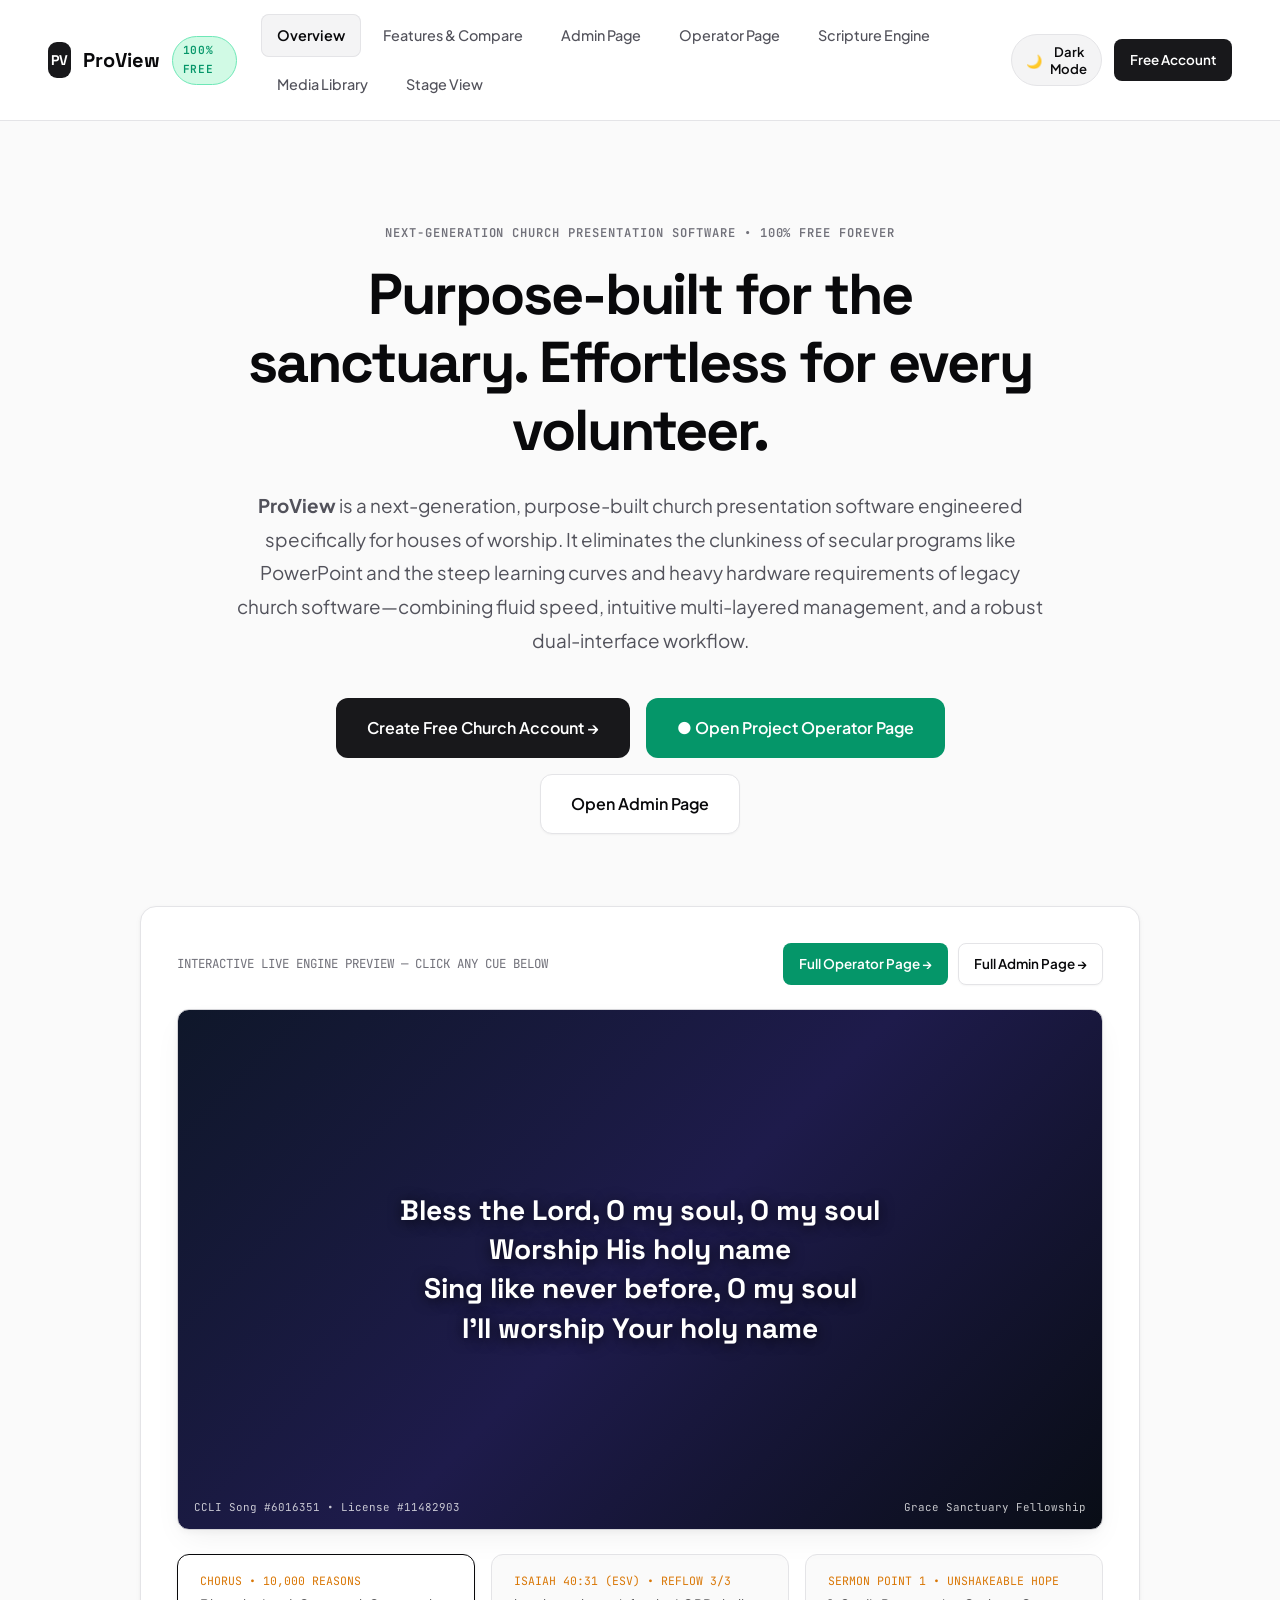
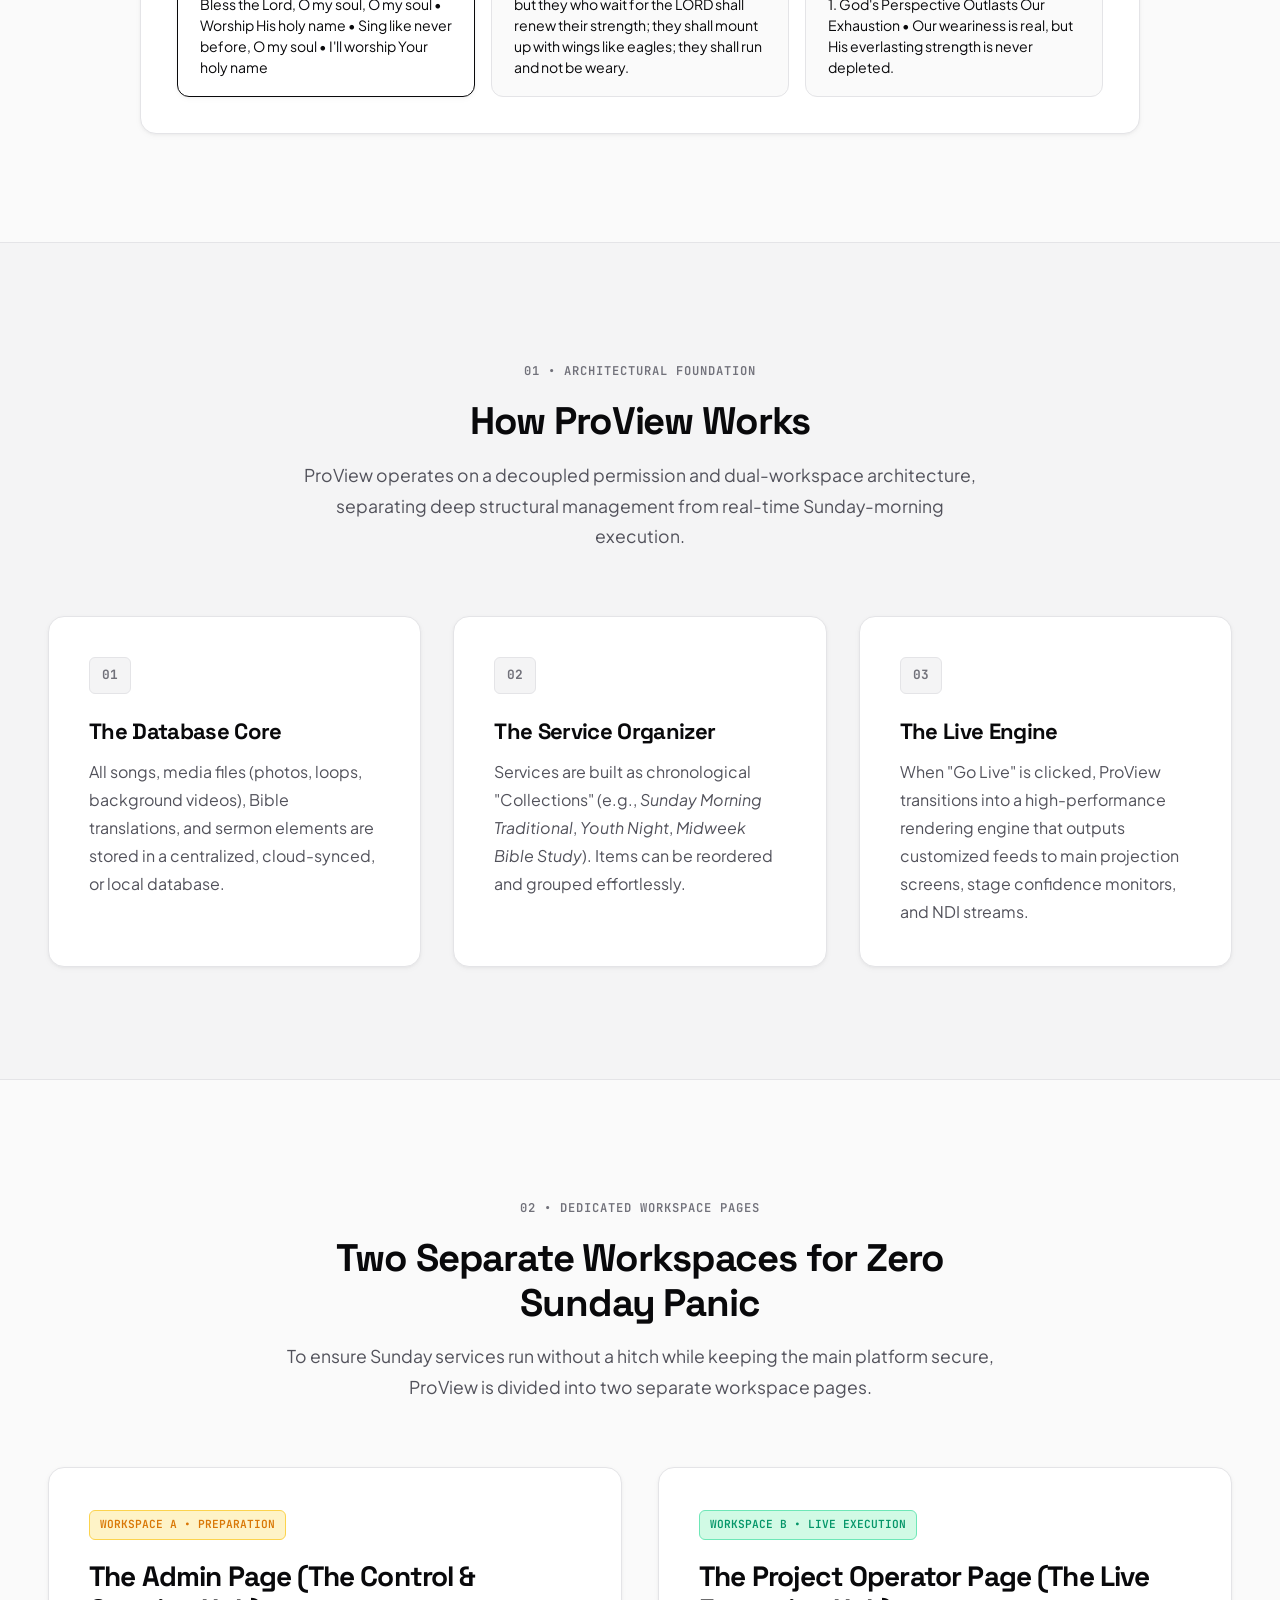
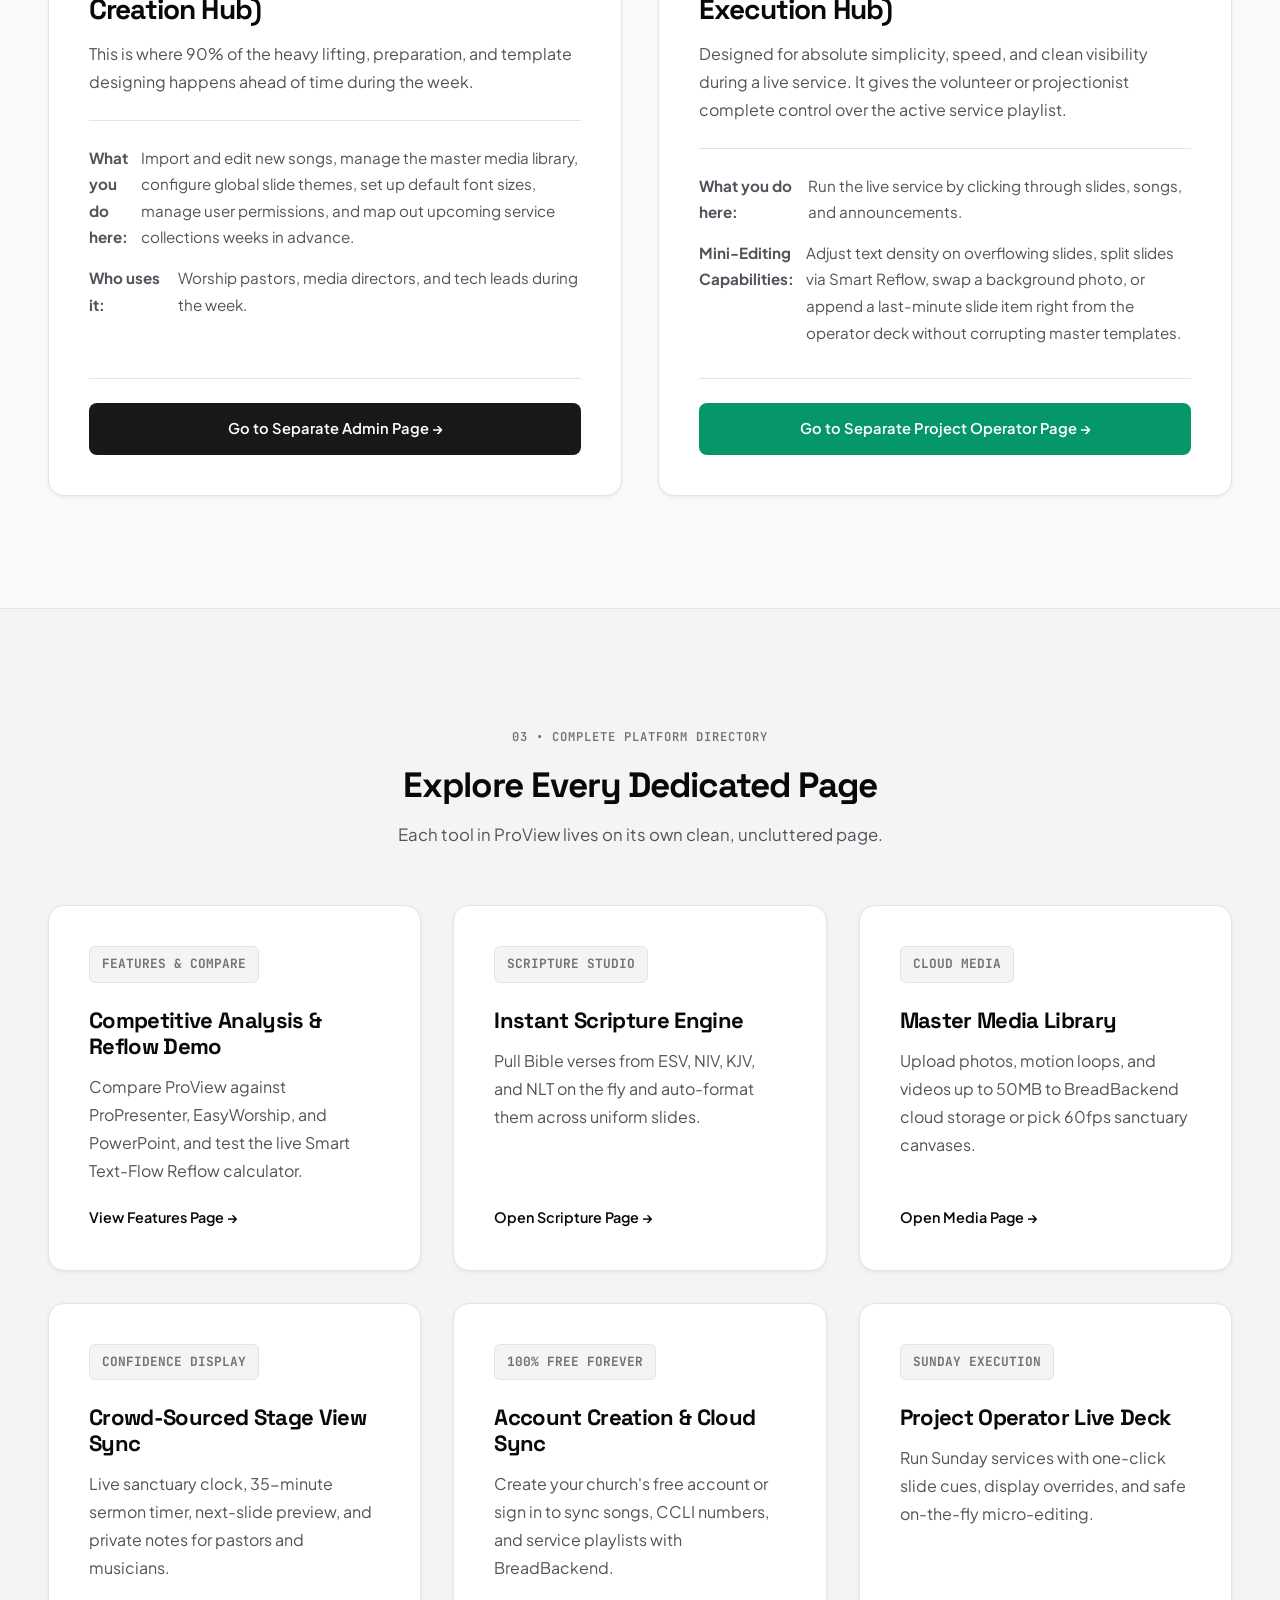
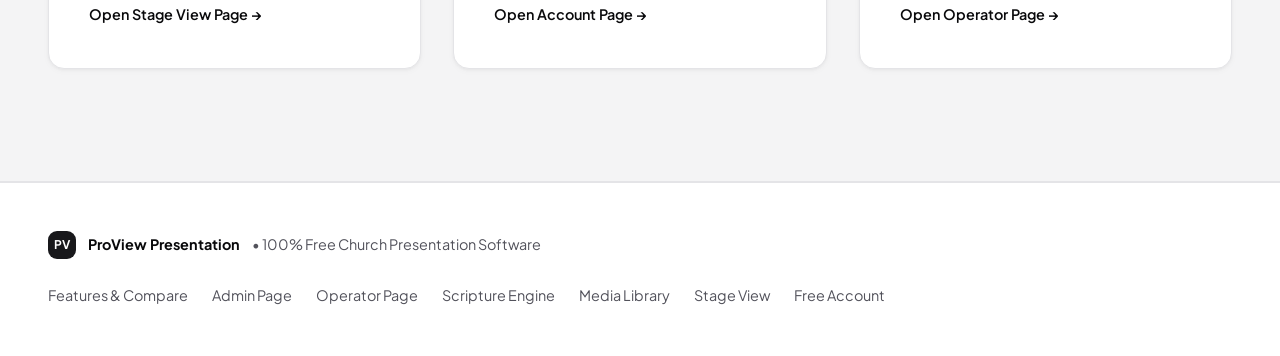
==== commit aef11dd3: "Redesign ProView into separate pages with Light Mode Modern Minimalism and Dark Mode option Co-autho" ====
--- a/index.html
+++ b/index.html
@@ -1,1446 +1,280 @@
 <!DOCTYPE html>
-<html lang="en">
+<html lang="en" data-theme="light">
 <head>
   <meta charset="UTF-8" />
   <meta name="viewport" content="width=device-width, initial-scale=1.0" />
   <title>ProView — Next-Generation Free Church Presentation Software</title>
-  <meta name="description" content="ProView is a 100% free, next-generation church presentation platform engineered for houses of worship. Dual-workspace Admin & Operator workflow, Instant Scripture Engine, CCLI automation, and Stage View Sync." />
-
-  <!-- Google Fonts: Space Grotesk, Plus Jakarta Sans, JetBrains Mono -->
+  <meta name="description" content="ProView is a 100% free, next-generation church presentation software engineered specifically for houses of worship." />
+
   <link rel="preconnect" href="https://fonts.googleapis.com" />
   <link rel="preconnect" href="https://fonts.gstatic.com" crossorigin />
   <link href="https://fonts.googleapis.com/css2?family=JetBrains+Mono:wght@400;500;600;700&family=Plus+Jakarta+Sans:wght@400;500;600;700&family=Space+Grotesk:wght@500;600;700&display=swap" rel="stylesheet" />
 
-  <!-- BreadBackend Official Client SDK -->
   <script src="https://kaidaz18.duckdns.org/sdk/bread-client.js"></script>
-
-  <!-- ProView Stylesheet -->
   <link rel="stylesheet" href="css/styles.css" />
 </head>
 <body>
 
-  <!-- ============================================================
-       GLOBAL TOP NAVIGATION BAR — CLEAN, SIMPLE & SPACIOUS
-  ============================================================ -->
-  <header class="top-navbar">
-    <div class="brand-logo" onclick="ProViewApp.switchView('landing')">
+  <!-- GLOBAL TOP NAVIGATION BAR -->
+  <header class="site-navbar">
+    <a href="index.html" class="brand-link">
       <div class="brand-mark">PV</div>
       <span>ProView</span>
-      <span class="brand-badge-free">100% Free</span>
-    </div>
-
-    <!-- Dual-Workspace Mode Switcher -->
-    <div class="workspace-switcher-bar" role="tablist" aria-label="Workspace Switcher">
-      <button id="pill-landing" class="ws-pill active-landing" onclick="ProViewApp.switchView('landing')">
-        <span>Overview</span>
+      <span class="badge-free">100% Free</span>
+    </a>
+
+    <nav class="page-nav-links" aria-label="Main Navigation">
+      <a href="index.html" class="page-nav-link active">Overview</a>
+      <a href="features.html" class="page-nav-link">Features &amp; Compare</a>
+      <a href="admin.html" class="page-nav-link">Admin Page</a>
+      <a href="operator.html" class="page-nav-link">Operator Page</a>
+      <a href="scripture.html" class="page-nav-link">Scripture Engine</a>
+      <a href="media.html" class="page-nav-link">Media Library</a>
+      <a href="stage.html" class="page-nav-link">Stage View</a>
+    </nav>
+
+    <div class="nav-right-controls">
+      <button id="theme-toggle-btn" class="theme-toggle-btn" onclick="ProViewApp.toggleTheme()">
+        <span>🌙</span> <span>Dark Mode</span>
       </button>
-      <button id="pill-admin" class="ws-pill" onclick="ProViewApp.switchView('admin')">
-        <span class="ws-dot" style="color:var(--accent-amber);"></span>
-        <span>Admin Hub</span>
-      </button>
-      <button id="pill-operator" class="ws-pill" onclick="ProViewApp.switchView('operator')">
-        <span class="ws-dot pulse" style="color:var(--accent-emerald);"></span>
-        <span>Live Operator</span>
-      </button>
-      <button id="pill-stage" class="ws-pill" onclick="ProViewApp.switchView('stage')">
-        <span class="ws-dot" style="color:var(--accent-cyan);"></span>
-        <span>Stage View</span>
-      </button>
-    </div>
-
-    <!-- Cloud Status & Account Actions -->
-    <div class="nav-actions">
-      <div id="cloud-status-indicator" class="cloud-status-pill connected" title="Connected to BreadBackend (/api/v1/proview)">
-        <span class="ws-dot pulse" style="color:#10B981;"></span>
-        <span id="cloud-status-text">Cloud Ready</span>
-      </div>
-      <div id="nav-auth-area" style="display:flex;align-items:center;gap:12px;">
-        <button class="btn btn-sm btn-outline" onclick="ProViewApp.openAuthModal('login')">Log In</button>
-        <button class="btn btn-sm btn-amber" onclick="ProViewApp.openAuthModal('signup')">Free Account</button>
+      <div id="nav-auth-area">
+        <a href="account.html" class="btn btn-sm btn-primary">Free Account</a>
       </div>
     </div>
   </header>
 
-
-  <!-- ============================================================
-       VIEW 1: LANDING PAGE & ARCHITECTURAL SHOWCASE
-  ============================================================ -->
-  <main id="view-landing" class="app-view active-view">
-
-    <!-- HERO SECTION — CENTERED, SPACIOUS & UNCLUTTERED -->
-    <section class="hero-section">
-      <div class="container">
-        <div class="hero-centered-intro">
-          <div class="eyebrow-badge">
-            <span>✦ NEXT-GEN CHURCH PRESENTATION SOFTWARE • 100% FREE FOREVER</span>
-          </div>
-          <h1 class="hero-title">
-            Engineered for the Sanctuary.<br />
-            <span class="text-gradient-amber">Zero Clunkiness. Zero Cost.</span>
+  <main>
+    <!-- HERO SECTION -->
+    <section class="section" style="padding-top:96px;padding-bottom:108px;">
+      <div class="container">
+        <div style="max-width:820px;margin:0 auto 72px;text-align:center;">
+          <div class="eyebrow">NEXT-GENERATION CHURCH PRESENTATION SOFTWARE • 100% FREE FOREVER</div>
+          <h1 class="hero-display-title">
+            Purpose-built for the sanctuary. Effortless for every volunteer.
           </h1>
-          <p class="hero-subtitle">
+          <p class="hero-lead" style="margin:0 auto 40px;">
             <strong>ProView</strong> is a next-generation, purpose-built church presentation software engineered specifically for houses of worship. It eliminates the clunkiness of secular programs like PowerPoint and the steep learning curves and heavy hardware requirements of legacy church software—combining fluid speed, intuitive multi-layered management, and a robust dual-interface workflow.
           </p>
 
-          <div class="hero-cta-row">
-            <button class="btn btn-lg btn-amber" onclick="ProViewApp.openAuthModal('signup')">
-              Create Free Church Account →
-            </button>
-            <button class="btn btn-lg btn-emerald" onclick="ProViewApp.switchView('operator')">
-              ● Launch Project Operator Deck
-            </button>
-            <button class="btn btn-lg btn-outline" onclick="ProViewApp.switchView('admin')">
-              Open Admin Control Hub
-            </button>
-          </div>
-
-          <div class="hero-trust-strip">
-            <div class="trust-metric">
-              <strong><span style="color:var(--accent-emerald);">●</span> 100% Free Forever</strong>
-              <span>No subscriptions, seat limits, or watermarks</span>
-            </div>
-            <div class="trust-metric">
-              <strong><span style="color:var(--accent-amber);">◆</span> Dual-Workspace Split</strong>
-              <span>Decoupled Admin Hub &amp; Live Operator Deck</span>
-            </div>
-            <div class="trust-metric">
-              <strong><span style="color:var(--accent-cyan);">▲</span> Universal Hardware</strong>
-              <span>Runs smoothly on any church computer</span>
-            </div>
-          </div>
-        </div>
-
-        <!-- Wide, Uncompacted Interactive Live Engine Preview -->
-        <div class="hero-showcase-card">
-          <div class="showcase-window-bar">
-            <div class="window-dots">
-              <span></span><span></span><span></span>
-            </div>
-            <div class="font-mono" style="font-size:0.78rem;color:var(--text-secondary);">
-              LIVE ENGINE PREVIEW — CLICK ANY SLIDE CUE BELOW
-            </div>
-            <div class="showcase-mode-tabs">
-              <button class="showcase-tab active-op" onclick="ProViewApp.switchView('operator')">Open Live Deck</button>
-              <button class="showcase-tab active" onclick="ProViewApp.switchView('admin')">Open Admin Hub</button>
-            </div>
-          </div>
-
-          <div class="showcase-body">
-            <div class="mini-stage-screen">
-              <div class="mini-stage-tally">
-                <span class="ws-dot pulse"></span> ON AIR • MAIN SANCTUARY 1080p60
-              </div>
-              <div class="mini-stage-ndi">
-                NDI STREAM + STAGE SYNC
-              </div>
-              <div id="hero-stage-lyric" class="mini-stage-lyric">
-                Bless the Lord, O my soul, O my soul
-                Worship His holy name
-              </div>
-              <div class="mini-stage-ccli">
-                <span id="hero-stage-ccli-left">CCLI Song #6016351 • License #11482903</span>
-                <span>Grace Sanctuary Fellowship</span>
-              </div>
-            </div>
-
-            <div id="hero-cue-strip" class="mini-cue-strip">
-              <!-- Populated by JS -->
-            </div>
-          </div>
-        </div>
-      </div>
-    </section>
-
-
-    <!-- ============================================================
-         SECTION 1: HOW PROVIEW WORKS
-    ============================================================ -->
-    <section id="how-it-works" class="section-dark">
-      <div class="container">
-        <div class="section-header">
-          <div class="section-num-tag">01 • Architectural Foundation</div>
-          <h2 class="section-title">1. How ProView Works</h2>
-          <p class="section-desc">
-            ProView operates on a <strong>decoupled permission and dual-workspace architecture</strong>. It separates deep structural management during the week from real-time Sunday-morning execution.
-          </p>
-        </div>
-
-        <div class="pillars-grid">
-          <!-- Pillar 1: The Database Core -->
-          <div class="pillar-card">
-            <div class="pillar-step-badge" style="background:var(--accent-amber-soft);color:var(--accent-amber);border:1px solid var(--border-amber);">
-              01
-            </div>
+          <div style="display:flex;justify-content:center;gap:16px;flex-wrap:wrap;">
+            <a href="account.html" class="btn btn-lg btn-primary">Create Free Church Account →</a>
+            <a href="operator.html" class="btn btn-lg btn-emerald">● Open Project Operator Page</a>
+            <a href="admin.html" class="btn btn-lg btn-outline">Open Admin Page</a>
+          </div>
+        </div>
+
+        <!-- Clean Interactive Live Preview Card -->
+        <div class="card" style="max-width:1000px;margin:0 auto;padding:36px;">
+          <div style="display:flex;justify-content:space-between;align-items:center;margin-bottom:24px;flex-wrap:wrap;gap:12px;">
+            <span class="font-mono" style="font-size:0.78rem;color:var(--text-muted);">
+              INTERACTIVE LIVE ENGINE PREVIEW — CLICK ANY CUE BELOW
+            </span>
+            <div style="display:flex;gap:10px;">
+              <a href="operator.html" class="btn btn-sm btn-emerald">Full Operator Page →</a>
+              <a href="admin.html" class="btn btn-sm btn-outline">Full Admin Page →</a>
+            </div>
+          </div>
+
+          <div class="mini-stage-screen" style="margin-bottom:24px;">
+            <div id="hero-stage-lyric" class="mini-stage-lyric" style="font-size:clamp(1.35rem,2.2vw,1.9rem);">
+              Bless the Lord, O my soul, O my soul
+              Worship His holy name
+            </div>
+            <div class="mini-stage-ccli">
+              <span id="hero-stage-ccli-left">CCLI Song #6016351 • License #11482903</span>
+              <span>Grace Sanctuary Fellowship</span>
+            </div>
+          </div>
+
+          <div id="hero-cue-strip" class="grid-3" style="gap:16px;">
+            <!-- Populated by JS -->
+          </div>
+        </div>
+      </div>
+    </section>
+
+    <!-- HOW PROVIEW WORKS (3 PILLARS) -->
+    <section class="section-subtle">
+      <div class="container">
+        <div style="max-width:700px;margin:0 auto 64px;text-align:center;">
+          <div class="eyebrow">01 • ARCHITECTURAL FOUNDATION</div>
+          <h2 style="font-size:2.4rem;margin-bottom:16px;">How ProView Works</h2>
+          <p style="color:var(--text-secondary);font-size:1.1rem;">
+            ProView operates on a decoupled permission and dual-workspace architecture, separating deep structural management from real-time Sunday-morning execution.
+          </p>
+        </div>
+
+        <div class="grid-3">
+          <div class="card">
+            <span class="card-step-num">01</span>
             <h3>The Database Core</h3>
             <p>
               All songs, media files (photos, loops, background videos), Bible translations, and sermon elements are stored in a centralized, cloud-synced, or local database.
             </p>
-            <ul class="pillar-specs">
-              <li>✦ Centralized Song &amp; Lyric Repository</li>
-              <li>✦ Cloud-Synced Media Assets (Up to 50MB)</li>
-              <li>✦ Multi-Translation Scripture Library</li>
-              <li>✦ Reusable Sermon Templates &amp; Themes</li>
-            </ul>
-          </div>
-
-          <!-- Pillar 2: The Service Organizer -->
-          <div class="pillar-card">
-            <div class="pillar-step-badge" style="background:var(--accent-cyan-soft);color:var(--accent-cyan);border:1px solid var(--border-cyan);">
-              02
-            </div>
+          </div>
+
+          <div class="card">
+            <span class="card-step-num">02</span>
             <h3>The Service Organizer</h3>
             <p>
-              Services are built as chronological <strong>"Collections"</strong> (e.g., <em>Sunday Morning Traditional</em>, <em>Youth Night</em>, <em>Midweek Bible Study</em>). Items can be dragged, dropped, and grouped effortlessly.
+              Services are built as chronological "Collections" (e.g., <em>Sunday Morning Traditional</em>, <em>Youth Night</em>, <em>Midweek Bible Study</em>). Items can be reordered and grouped effortlessly.
             </p>
-            <ul class="pillar-specs">
-              <li>✦ Chronological Service Playlists</li>
-              <li>✦ Nested Multi-Part Sermon Folders</li>
-              <li>✦ Effortless Reordering &amp; Grouping</li>
-              <li>✦ Weeks-in-Advance Service Planning</li>
-            </ul>
-          </div>
-
-          <!-- Pillar 3: The Live Engine -->
-          <div class="pillar-card">
-            <div class="pillar-step-badge" style="background:var(--accent-emerald-soft);color:var(--accent-emerald);border:1px solid var(--border-emerald);">
-              03
-            </div>
+          </div>
+
+          <div class="card">
+            <span class="card-step-num">03</span>
             <h3>The Live Engine</h3>
             <p>
-              When <strong>"Go Live"</strong> is clicked, ProView transitions into a high-performance rendering engine that outputs customized feeds to main projection screens, confidence monitors for the stage, and direct NDI/video streams for online viewers.
+              When "Go Live" is clicked, ProView transitions into a high-performance rendering engine that outputs customized feeds to main projection screens, stage confidence monitors, and NDI streams.
             </p>
-            <ul class="pillar-specs">
-              <li>✦ 1080p60 Main Sanctuary Projection</li>
-              <li>✦ Stage Display Confidence Monitors</li>
-              <li>✦ Direct NDI &amp; Online Broadcast Feeds</li>
-              <li>✦ Zero-Latency Volunteer Execution</li>
-            </ul>
-          </div>
-        </div>
-      </div>
-    </section>
-
-
-    <!-- ============================================================
-         SECTION 2: CORE FEATURES OF PROVIEW
-    ============================================================ -->
-    <section id="core-features" class="section-slate">
-      <div class="container">
-        <div class="section-header">
-          <div class="section-num-tag">02 • Purpose-Built Capabilities</div>
-          <h2 class="section-title">2. Core Features of ProView</h2>
-          <p class="section-desc">
-            Every tool inside ProView is designed around how worship teams, pastors, and media volunteers prepare and run services.
-          </p>
-        </div>
-
-        <div class="features-bento">
-          <!-- Feature 1 -->
-          <div class="bento-card">
-            <div>
-              <div class="bento-icon-row">
-                <div class="bento-icon" style="background:var(--accent-amber-soft);color:var(--accent-amber);">🎬</div>
-                <span class="bento-tag">60 FPS Compositor</span>
-              </div>
-              <h3 style="margin-top:24px;">Seamless Multi-Media Integration</h3>
+          </div>
+        </div>
+      </div>
+    </section>
+
+    <!-- THE TWO CORE PAGES: ADMIN PAGE VS. PROJECT OPERATOR PAGE -->
+    <section class="section">
+      <div class="container">
+        <div style="max-width:720px;margin:0 auto 64px;text-align:center;">
+          <div class="eyebrow">02 • DEDICATED WORKSPACE PAGES</div>
+          <h2 style="font-size:2.4rem;margin-bottom:16px;">Two Separate Workspaces for Zero Sunday Panic</h2>
+          <p style="color:var(--text-secondary);font-size:1.1rem;">
+            To ensure Sunday services run without a hitch while keeping the main platform secure, ProView is divided into two separate workspace pages.
+          </p>
+        </div>
+
+        <div class="grid-2">
+          <!-- Admin Page Card -->
+          <div class="card" style="display:flex;flex-direction:column;justify-content:space-between;">
+            <div>
+              <span class="cue-type-badge badge-song" style="margin-bottom:20px;display:inline-block;">WORKSPACE A • PREPARATION</span>
+              <h3 style="font-size:1.75rem;margin-bottom:14px;">The Admin Page (The Control &amp; Creation Hub)</h3>
               <p>
-                Effortlessly blends text slides, lyrics, background loops, high-resolution photos, and foreground videos without stuttering or format conversion delays.
+                This is where 90% of the heavy lifting, preparation, and template designing happens ahead of time during the week.
               </p>
-            </div>
-            <div class="bento-preview-box" style="display:flex;gap:10px;flex-wrap:wrap;">
-              <span class="cue-type-badge badge-media">Motion Loops</span>
-              <span class="cue-type-badge badge-song">Crisp Lyrics</span>
-              <span class="cue-type-badge badge-scripture">NDI &amp; Stage Overlays</span>
-            </div>
-          </div>
-
-          <!-- Feature 2 -->
-          <div class="bento-card">
-            <div>
-              <div class="bento-icon-row">
-                <div class="bento-icon" style="background:rgba(168,85,247,0.14);color:#C084FC;">🗂️</div>
-                <span class="bento-tag">Nested Hierarchy</span>
-              </div>
-              <h3 style="margin-top:24px;">Smart Collection &amp; Sermon Builder</h3>
+              <ul class="clean-list">
+                <li><strong>What you do here:</strong> Import and edit new songs, manage the master media library, configure global slide themes, set up default font sizes, manage user permissions, and map out upcoming service collections weeks in advance.</li>
+                <li><strong>Who uses it:</strong> Worship pastors, media directors, and tech leads during the week.</li>
+              </ul>
+            </div>
+            <div style="margin-top:32px;padding-top:24px;border-top:1px solid var(--border-subtle);">
+              <a href="admin.html" class="btn btn-primary" style="width:100%;">Go to Separate Admin Page →</a>
+            </div>
+          </div>
+
+          <!-- Operator Page Card -->
+          <div class="card" style="display:flex;flex-direction:column;justify-content:space-between;">
+            <div>
+              <span class="cue-type-badge badge-media" style="margin-bottom:20px;display:inline-block;">WORKSPACE B • LIVE EXECUTION</span>
+              <h3 style="font-size:1.75rem;margin-bottom:14px;">The Project Operator Page (The Live Execution Hub)</h3>
               <p>
-                Makes structuring multi-part sermons simple. Pastors or media teams can create nested slide collections, grouping an entire sermon series, scripture references, and presentation points under a single parent folder.
+                Designed for absolute simplicity, speed, and clean visibility during a live service. It gives the volunteer or projectionist complete control over the active service playlist.
               </p>
-            </div>
-            <div class="bento-preview-box" style="font-family:var(--font-mono);font-size:0.82rem;color:#C084FC;">
-              📁 Sermon Series Folder → Title + Scripture + Points 1–3
-            </div>
-          </div>
-
-          <!-- Feature 3 -->
-          <div class="bento-card">
-            <div>
-              <div class="bento-icon-row">
-                <div class="bento-icon" style="background:var(--accent-emerald-soft);color:var(--accent-emerald);">⚖️</div>
-                <span class="bento-tag">Automatic Compliance</span>
-              </div>
-              <h3 style="margin-top:24px;">Built-In Copyright &amp; CCLI Automation</h3>
-              <p>
-                Automatically tracks and appends CCLI license numbers, song titles, and author credits to the bottom corner of lyric slides to keep the church legally compliant.
-              </p>
-            </div>
-            <div class="bento-preview-box" style="display:flex;justify-content:space-between;align-items:center;font-family:var(--font-mono);font-size:0.8rem;">
-              <span style="color:var(--accent-amber);">CCLI Song #6016351 • License #11482903</span>
-              <span class="brand-badge-free">Auto-Appended</span>
-            </div>
-          </div>
-
-          <!-- Feature 4 -->
-          <div class="bento-card">
-            <div>
-              <div class="bento-icon-row">
-                <div class="bento-icon" style="background:var(--accent-cyan-soft);color:var(--accent-cyan);">📖</div>
-                <span class="bento-tag">ESV • NIV • KJV • NLT</span>
-              </div>
-              <h3 style="margin-top:24px;">Instant Scripture Engine</h3>
-              <p>
-                Pulls verses from multiple Bible translations on the fly, auto-formatting them across slides based on user-defined text length preferences.
-              </p>
-            </div>
-            <div class="bento-preview-box" style="display:flex;justify-content:space-between;align-items:center;">
-              <span class="font-mono" style="font-size:0.82rem;color:var(--accent-cyan);">Auto-splits verses cleanly across slides</span>
-              <button class="btn btn-sm btn-cyan" onclick="ProViewApp.switchView('admin');ProViewApp.switchAdminTab('scripture');">
-                Open Scripture Engine →
-              </button>
-            </div>
-          </div>
-        </div>
-      </div>
-    </section>
-
-
-    <!-- ============================================================
-         SECTION 3: THE TWO CORE PAGES — ADMIN VS. OPERATOR
-    ============================================================ -->
-    <section id="dual-workspaces" class="section-dark">
-      <div class="container">
-        <div class="section-header">
-          <div class="section-num-tag">03 • Dual-Workspace Architecture</div>
-          <h2 class="section-title">3. The Two Core Pages: Admin Page vs. Project Operator Page</h2>
-          <p class="section-desc">
-            To ensure Sunday services run without a hitch while keeping the main platform secure, ProView is divided into two primary workspaces.
-          </p>
-        </div>
-
-        <div class="dual-workspace-grid">
-          <!-- Workspace A: The Admin Page -->
-          <div class="workspace-explainer-card admin-card">
-            <div>
-              <div class="ws-role-pill" style="background:var(--accent-amber-soft);color:var(--accent-amber);border:1px solid var(--border-amber);">
-                <span>A • THE CONTROL &amp; CREATION HUB</span>
-              </div>
-              <h3 style="font-size:1.9rem;margin-bottom:14px;">The Admin Page</h3>
-              <p style="color:var(--text-secondary);font-size:1.05rem;">
-                This is where <strong>90% of the heavy lifting, preparation, and template designing</strong> happens ahead of time.
-              </p>
-
-              <ul class="ws-feature-list">
-                <li>
-                  <span style="color:var(--accent-amber);font-weight:800;">✦</span>
-                  <div>
-                    <strong>What you do here:</strong> Import and edit new songs, manage the master media library (photos, videos, backgrounds), configure global slide themes, set up default font sizes, manage user permissions, and map out upcoming service collections weeks in advance.
-                  </div>
-                </li>
-                <li>
-                  <span style="color:var(--accent-amber);font-weight:800;">✦</span>
-                  <div>
-                    <strong>Who uses it:</strong> Worship pastors, media directors, and tech leads during the week.
-                  </div>
-                </li>
+              <ul class="clean-list">
+                <li><strong>What you do here:</strong> Run the live service by clicking through slides, songs, and announcements.</li>
+                <li><strong>Mini-Editing Capabilities:</strong> Adjust text density on overflowing slides, split slides via Smart Reflow, swap a background photo, or append a last-minute slide item right from the operator deck without corrupting master templates.</li>
               </ul>
             </div>
-
-            <div style="padding-top:28px;border-top:1px solid var(--border-subtle);display:flex;justify-content:space-between;align-items:center;gap:16px;flex-wrap:wrap;">
-              <span class="font-mono" style="font-size:0.82rem;color:var(--accent-amber);">Master Database &amp; Service Planner</span>
-              <button class="btn btn-amber" onclick="ProViewApp.switchView('admin')">
-                Open Admin Control Hub →
-              </button>
-            </div>
-          </div>
-
-          <!-- Workspace B: The Project Operator Page -->
-          <div class="workspace-explainer-card operator-card">
-            <div>
-              <div class="ws-role-pill" style="background:var(--accent-emerald-soft);color:var(--accent-emerald);border:1px solid var(--border-emerald);">
-                <span>B • THE LIVE EXECUTION HUB</span>
-              </div>
-              <h3 style="font-size:1.9rem;margin-bottom:14px;">The Project Operator Page</h3>
-              <p style="color:var(--text-secondary);font-size:1.05rem;">
-                Designed for <strong>absolute simplicity, speed, and clean visibility</strong> during a live service. It gives the volunteer or projectionist complete control over the active service playlist.
-              </p>
-
-              <ul class="ws-feature-list">
-                <li>
-                  <span style="color:var(--accent-emerald);font-weight:800;">●</span>
-                  <div>
-                    <strong>What you do here:</strong> Run the live service by clicking through slides, songs, and announcements.
-                  </div>
-                </li>
-                <li>
-                  <span style="color:var(--accent-emerald);font-weight:800;">●</span>
-                  <div>
-                    <strong>Mini-Editing Capabilities:</strong> Even though the operator shouldn't mess up master templates, they have <em>on-the-fly micro-editing power</em>. If text overflows on a slide during a live sermon, the operator can instantly adjust text density/amount on that specific slide, swap out a background photo, drag in an emergency video clip, or append a last-minute slide item right from the operator deck without breaking the presentation flow.
-                  </div>
-                </li>
-              </ul>
-            </div>
-
-            <div style="padding-top:28px;border-top:1px solid var(--border-subtle);display:flex;justify-content:space-between;align-items:center;gap:16px;flex-wrap:wrap;">
-              <span class="font-mono" style="font-size:0.82rem;color:var(--accent-emerald);">Safe Micro-Edits • Master Protected</span>
-              <button class="btn btn-emerald" onclick="ProViewApp.switchView('operator')">
-                Launch Project Operator Deck →
-              </button>
-            </div>
-          </div>
-        </div>
-      </div>
-    </section>
-
-
-    <!-- ============================================================
-         SECTION 4: COMPETITIVE ANALYSIS (ALABASTER DAYLIGHT SECTION)
-    ============================================================ -->
-    <section id="competitive-analysis" class="section-alabaster">
-      <div class="container">
-        <div class="section-header">
-          <div class="section-num-tag">04 • Benchmark Comparison</div>
-          <h2 class="section-title">4. Competitive Analysis: How ProView Compares</h2>
-          <p class="section-desc">
-            See how ProView compares to legacy church platforms and secular presentation tools.
-          </p>
-        </div>
-
-        <div class="comp-table-wrapper">
-          <table class="comp-table">
-            <thead>
-              <tr>
-                <th>Software</th>
-                <th>Ease of Use</th>
-                <th>Live Editing Flexibility</th>
-                <th>Multi-Screen &amp; Streaming</th>
-                <th>Cost &amp; System Weight</th>
-              </tr>
-            </thead>
-            <tbody>
-              <tr class="proview-row">
-                <td>
-                  <div style="display:flex;align-items:center;gap:12px;">
-                    <span class="brand-mark" style="width:32px;height:32px;font-size:0.8rem;">PV</span>
-                    <strong>ProView</strong>
-                  </div>
-                </td>
-                <td><strong>Incredible (Designed for volunteers &amp; pros)</strong></td>
-                <td><strong>High (Operator micro-edits + Admin depth)</strong></td>
-                <td><strong>Native multi-output, NDI, &amp; Stage displays</strong></td>
-                <td><strong>Lightweight, optimized for all hardware (100% Free)</strong></td>
-              </tr>
-              <tr>
-                <td><strong>ProPresenter</strong></td>
-                <td>Moderate-to-Steep</td>
-                <td>High</td>
-                <td>Exceptional (Industry Standard)</td>
-                <td>Expensive; resource-heavy</td>
-              </tr>
-              <tr>
-                <td><strong>EasyWorship</strong></td>
-                <td>Good</td>
-                <td>Moderate</td>
-                <td>Good</td>
-                <td>Windows-only; paid subscription</td>
-              </tr>
-              <tr>
-                <td><strong>PowerPoint / Google Slides</strong></td>
-                <td>High</td>
-                <td>Low (No native lyric/Bible tools)</td>
-                <td>Poor (Requires clumsy workarounds)</td>
-                <td>Free/Cheap, but lacks church architecture</td>
-              </tr>
-            </tbody>
-          </table>
-        </div>
-
-        <h3 style="font-size:1.75rem;text-align:center;margin-bottom:44px;color:var(--text-daylight-ink);">
-          ProView’s Standout Strengths (and Eliminated Weaknesses)
-        </h3>
-
-        <div class="strengths-grid">
-          <div class="strength-card">
-            <h4>⚡ Zero Bloat &amp; Universal Hardware</h4>
-            <p>
-              Unlike competitors that bog down low-spec church laptops or demand expensive dedicated graphic cards, ProView is optimized to run smoothly on almost any system.
-            </p>
-          </div>
-
-          <div class="strength-card">
-            <h4>🛡️ No "Locked-Down" Panic</h4>
-            <p>
-              Traditional software either locks operators out completely (causing chaos if a typo slips onto a slide mid-sermon) or lets them ruin master templates. ProView’s split Admin/Operator model completely solves this: the operator can fix text length, swap media, or add micro-items instantly, while the master database stays pristine.
-            </p>
-          </div>
-
-          <div class="strength-card">
-            <h4>🎯 Frictionless Sunday Workflow</h4>
-            <p>
-              Moving multiple sub-slides into a sermon collection takes seconds via drag-and-drop hierarchy, avoiding the multi-window nesting nightmares found in legacy platforms.
-            </p>
-          </div>
-        </div>
-      </div>
-    </section>
-
-
-    <!-- ============================================================
-         SECTION 5: COOL SPECIAL FEATURES + INTERACTIVE REFLOW SANDBOX
-    ============================================================ -->
-    <section id="special-features" class="section-dark">
-      <div class="container">
-        <div class="section-header">
-          <div class="section-num-tag">05 • Next-Gen Innovation</div>
-          <h2 class="section-title">5. Cool Special Features</h2>
-          <p class="section-desc">
-            Interactive tools built to save preparation time and keep everyone on stage in sync.
-          </p>
-        </div>
-
-        <div class="special-features-grid">
-          <!-- Interactive Smart Text-Flow Reflow Demo -->
-          <div class="sandbox-panel">
-            <span class="cue-type-badge badge-scripture" style="margin-bottom:18px;display:inline-block;">INTERACTIVE DEMO</span>
-            <h3 style="font-size:1.6rem;margin-bottom:12px;">Smart Text-Flow Reflow</h3>
-            <p style="color:var(--text-secondary);font-size:1rem;margin-bottom:28px;">
-              If an operator pastes a massive block of scripture or sermon notes into a slide, ProView auto-calculates text length and dynamically splits it across multiple clean, uniform sub-slides.
-            </p>
-
-            <div class="form-group">
-              <div style="display:flex;justify-content:space-between;align-items:center;margin-bottom:10px;">
-                <label class="form-label" for="landing-reflow-slider" style="margin:0;">Target Text Density per Slide:</label>
-                <span id="landing-reflow-char-val" class="font-mono" style="font-size:0.88rem;color:var(--accent-amber);font-weight:700;">130 chars/slide</span>
-              </div>
-              <input
-                type="range"
-                id="landing-reflow-slider"
-                min="75"
-                max="260"
-                value="130"
-                style="width:100%;accent-color:var(--accent-amber);"
-                oninput="ProViewApp.renderLandingReflowDemo()"
-              />
-            </div>
-
-            <div class="form-group">
-              <label class="form-label" for="landing-reflow-input">Paste Scripture or Sermon Notes Block:</label>
-              <textarea
-                id="landing-reflow-input"
-                class="form-textarea"
-                style="min-height:110px;"
-                oninput="ProViewApp.renderLandingReflowDemo()"
-              >For I am sure that neither death nor life, nor angels nor rulers, nor things present nor things to come, nor powers, nor height nor depth, nor anything else in all creation, will be able to separate us from the love of God in Christ Jesus our Lord.</textarea>
-            </div>
-
-            <div id="landing-reflow-output" class="reflow-slides-preview">
-              <!-- Populated by JS -->
-            </div>
-          </div>
-
-          <!-- Crowd-Sourced Stage View Sync Card -->
-          <div class="sandbox-panel" style="display:flex;flex-direction:column;justify-content:space-between;gap:28px;">
-            <div>
-              <span class="cue-type-badge badge-media" style="margin-bottom:18px;display:inline-block;">STAGE CONFIDENCE LINK</span>
-              <h3 style="font-size:1.6rem;margin-bottom:12px;">Crowd-Sourced Stage View Sync</h3>
-              <p style="color:var(--text-secondary);font-size:1rem;margin-bottom:28px;">
-                Allows speakers and musicians to view tailored countdowns, next-slide previews, and custom private notes on tablets or confidence monitors via a secure local web link.
-              </p>
-
-              <!-- Clean Mockup of Stage Confidence Monitor -->
-              <div style="background:#060911;border:1px solid var(--border-cyan);border-radius:16px;padding:28px;">
-                <div style="display:flex;justify-content:space-between;align-items:center;border-bottom:1px solid var(--border-subtle);padding-bottom:14px;margin-bottom:18px;" class="font-mono">
-                  <span style="color:var(--accent-cyan);font-size:0.8rem;">● STAGE CONFIDENCE #7742</span>
-                  <span style="color:#FBBF24;font-size:0.9rem;font-weight:700;">TIMER: 34:18</span>
-                </div>
-                <div style="font-size:1.2rem;font-weight:700;color:#FEF08A;margin-bottom:16px;line-height:1.5;">
-                  "Bless the Lord, O my soul, O my soul / Worship His holy name"
-                </div>
-                <div style="font-size:0.9rem;color:var(--text-secondary);border-top:1px solid var(--border-subtle);padding-top:14px;">
-                  <strong>NEXT SLIDE:</strong> The sun comes up, it's a new day dawning...
-                </div>
-                <div style="font-size:0.82rem;color:var(--accent-emerald);margin-top:10px;" class="font-mono">
-                  STAGE NOTE: Key of G • 73 BPM • Acoustic enters solo
-                </div>
-              </div>
-            </div>
-
-            <div style="display:flex;gap:14px;flex-wrap:wrap;">
-              <button class="btn btn-cyan" style="flex:1;" onclick="ProViewApp.switchView('stage')">
-                Open Full Stage View Sync →
-              </button>
-              <button class="btn btn-outline" onclick="ProViewApp.openStageMonitorWindow()">
-                Popout Second Screen ↗
-              </button>
-            </div>
-          </div>
-        </div>
-      </div>
-    </section>
-
-
-    <!-- ============================================================
-         SECTION 6: FREE ACCOUNT CREATION & CLOUD SYNC ONBOARDING
-    ============================================================ -->
-    <section id="account-signup-section" class="section-slate">
-      <div class="container">
-        <div style="max-width:1060px;margin:0 auto;background:var(--bg-obsidian);border:1px solid var(--border-amber);border-radius:var(--radius-xl);padding:64px;box-shadow:var(--shadow-lg);">
-          <div class="dual-workspace-grid" style="align-items:center;">
-            <div>
-              <span class="brand-badge-free" style="margin-bottom:18px;display:inline-block;">100% FREE FOREVER • NO CREDIT CARD</span>
-              <h2 style="font-size:2.25rem;line-height:1.18;margin-bottom:18px;">
-                Create Your Free Church Account Today
-              </h2>
-              <p style="color:var(--text-secondary);font-size:1.05rem;margin-bottom:28px;">
-                Register your church or ministry in seconds. Your songs, CCLI metadata, media uploads, and service collections sync directly with our live cloud database (<code>BreadBackend /api/v1/proview</code>).
-              </p>
-              <ul style="list-style:none;display:flex;flex-direction:column;gap:14px;font-size:0.96rem;color:var(--text-secondary);">
-                <li><strong style="color:var(--accent-emerald);">✓</strong> Unlimited Worship Songs, Scripture Slides &amp; Service Collections</li>
-                <li><strong style="color:var(--accent-emerald);">✓</strong> 50MB Cloud Media Uploads (Photos, Motion Loops, Videos)</li>
-                <li><strong style="color:var(--accent-emerald);">✓</strong> Full Access to Both Admin Hub &amp; Project Operator Page</li>
-                <li><strong style="color:var(--accent-emerald);">✓</strong> Automatic CCLI Copyright Attribution &amp; Stage View Sync</li>
-              </ul>
-            </div>
-
-            <form onsubmit="ProViewApp.submitInlineLandingSignup(event)" style="background:var(--bg-slate-panel);padding:40px;border-radius:var(--radius-lg);border:1px solid var(--border-subtle);">
-              <h3 style="font-size:1.3rem;margin-bottom:24px;">Register Your Sanctuary Workspace</h3>
-
-              <div class="form-group">
-                <label class="form-label" for="inline-signup-church">Church / Ministry Name</label>
-                <input type="text" id="inline-signup-church" class="form-input" placeholder="e.g. Grace Community Church" required />
-              </div>
-
-              <div class="form-group">
-                <label class="form-label" for="inline-signup-email">Email Address</label>
-                <input type="email" id="inline-signup-email" class="form-input" placeholder="pastor@gracechurch.org" required />
-              </div>
-
-              <div class="form-group">
-                <label class="form-label" for="inline-signup-password">Password</label>
-                <input type="password" id="inline-signup-password" class="form-input" placeholder="Create a secure password" required />
-              </div>
-
-              <div style="display:grid;grid-template-columns:1fr 1fr;gap:16px;">
-                <div class="form-group">
-                  <label class="form-label" for="inline-signup-ccli">CCLI License # (Optional)</label>
-                  <input type="text" id="inline-signup-ccli" class="form-input" placeholder="CCLI #11482903" />
-                </div>
-                <div class="form-group">
-                  <label class="form-label" for="inline-signup-workspace">Default Launch View</label>
-                  <select id="inline-signup-workspace" class="form-select">
-                    <option value="admin">Admin Control Hub</option>
-                    <option value="operator">Project Operator Deck</option>
-                  </select>
-                </div>
-              </div>
-
-              <button type="submit" id="inline-signup-btn" class="btn btn-amber" style="width:100%;margin-top:10px;">
-                Create 100% Free Account &amp; Launch ProView
-              </button>
-
-              <div style="text-align:center;margin-top:18px;font-size:0.88rem;color:var(--text-secondary);">
-                Already have an account?
-                <a href="javascript:void(0)" style="color:var(--accent-amber);font-weight:600;" onclick="ProViewApp.openAuthModal('login')">Sign In Here</a>
-              </div>
-            </form>
-          </div>
-        </div>
-      </div>
-    </section>
-
-    <!-- Footer -->
-    <footer style="padding:52px 48px;background:#060911;border-top:1px solid var(--border-subtle);font-size:0.9rem;color:var(--text-secondary);">
-      <div class="container" style="display:flex;justify-content:space-between;align-items:center;flex-wrap:wrap;gap:24px;">
-        <div style="display:flex;align-items:center;gap:12px;">
-          <span class="brand-mark" style="width:30px;height:30px;font-size:0.78rem;">PV</span>
-          <strong style="color:var(--text-primary);">ProView Presentation</strong>
-          <span>• Next-Generation Free Church Presentation Software</span>
-        </div>
-        <div style="display:flex;gap:24px;">
-          <a href="javascript:void(0)" onclick="ProViewApp.switchView('admin')" style="color:var(--accent-amber);">Admin Hub</a>
-          <a href="javascript:void(0)" onclick="ProViewApp.switchView('operator')" style="color:var(--accent-emerald);">Operator Live Deck</a>
-          <a href="javascript:void(0)" onclick="ProViewApp.switchView('stage')" style="color:var(--accent-cyan);">Stage View Sync</a>
-          <a href="javascript:void(0)" onclick="ProViewApp.openAuthModal('signup')">Free Account</a>
-        </div>
-      </div>
-    </footer>
+            <div style="margin-top:32px;padding-top:24px;border-top:1px solid var(--border-subtle);">
+              <a href="operator.html" class="btn btn-emerald" style="width:100%;">Go to Separate Project Operator Page →</a>
+            </div>
+          </div>
+        </div>
+      </div>
+    </section>
+
+    <!-- EXPLORE ALL SEPARATE PAGES DIRECTORY -->
+    <section class="section-subtle">
+      <div class="container">
+        <div style="max-width:700px;margin:0 auto 56px;text-align:center;">
+          <div class="eyebrow">03 • COMPLETE PLATFORM DIRECTORY</div>
+          <h2 style="font-size:2.2rem;margin-bottom:14px;">Explore Every Dedicated Page</h2>
+          <p style="color:var(--text-secondary);font-size:1.05rem;">
+            Each tool in ProView lives on its own clean, uncluttered page.
+          </p>
+        </div>
+
+        <div class="grid-3">
+          <a href="features.html" class="card" style="display:flex;flex-direction:column;justify-content:space-between;gap:20px;">
+            <div>
+              <span class="card-step-num">FEATURES &amp; COMPARE</span>
+              <h3>Competitive Analysis &amp; Reflow Demo</h3>
+              <p>Compare ProView against ProPresenter, EasyWorship, and PowerPoint, and test the live Smart Text-Flow Reflow calculator.</p>
+            </div>
+            <span style="font-weight:600;font-size:0.9rem;">View Features Page →</span>
+          </a>
+
+          <a href="scripture.html" class="card" style="display:flex;flex-direction:column;justify-content:space-between;gap:20px;">
+            <div>
+              <span class="card-step-num">SCRIPTURE STUDIO</span>
+              <h3>Instant Scripture Engine</h3>
+              <p>Pull Bible verses from ESV, NIV, KJV, and NLT on the fly and auto-format them across uniform slides.</p>
+            </div>
+            <span style="font-weight:600;font-size:0.9rem;">Open Scripture Page →</span>
+          </a>
+
+          <a href="media.html" class="card" style="display:flex;flex-direction:column;justify-content:space-between;gap:20px;">
+            <div>
+              <span class="card-step-num">CLOUD MEDIA</span>
+              <h3>Master Media Library</h3>
+              <p>Upload photos, motion loops, and videos up to 50MB to BreadBackend cloud storage or pick 60fps sanctuary canvases.</p>
+            </div>
+            <span style="font-weight:600;font-size:0.9rem;">Open Media Page →</span>
+          </a>
+
+          <a href="stage.html" class="card" style="display:flex;flex-direction:column;justify-content:space-between;gap:20px;">
+            <div>
+              <span class="card-step-num">CONFIDENCE DISPLAY</span>
+              <h3>Crowd-Sourced Stage View Sync</h3>
+              <p>Live sanctuary clock, 35-minute sermon timer, next-slide preview, and private notes for pastors and musicians.</p>
+            </div>
+            <span style="font-weight:600;font-size:0.9rem;">Open Stage View Page →</span>
+          </a>
+
+          <a href="account.html" class="card" style="display:flex;flex-direction:column;justify-content:space-between;gap:20px;">
+            <div>
+              <span class="card-step-num">100% FREE FOREVER</span>
+              <h3>Account Creation &amp; Cloud Sync</h3>
+              <p>Create your church's free account or sign in to sync songs, CCLI numbers, and service playlists with BreadBackend.</p>
+            </div>
+            <span style="font-weight:600;font-size:0.9rem;">Open Account Page →</span>
+          </a>
+
+          <a href="operator.html" class="card" style="display:flex;flex-direction:column;justify-content:space-between;gap:20px;">
+            <div>
+              <span class="card-step-num">SUNDAY EXECUTION</span>
+              <h3>Project Operator Live Deck</h3>
+              <p>Run Sunday services with one-click slide cues, display overrides, and safe on-the-fly micro-editing.</p>
+            </div>
+            <span style="font-weight:600;font-size:0.9rem;">Open Operator Page →</span>
+          </a>
+        </div>
+      </div>
+    </section>
   </main>
 
-
-  <!-- ============================================================
-       VIEW 2: THE ADMIN PAGE (THE CONTROL & CREATION HUB)
-       Spacious, Uncompacted Modular Preparation Workspace
-  ============================================================ -->
-  <section id="view-admin" class="app-view">
-    <div class="workspace-shell">
-      <div class="workspace-subbar">
-        <div class="subbar-left">
-          <span class="ws-role-pill" style="margin:0;background:var(--accent-amber-soft);color:var(--accent-amber);border:1px solid var(--border-amber);">
-            ADMIN HUB
-          </span>
-          <div class="subbar-tabs" role="tablist">
-            <button class="subbar-tab active" data-tab="services" onclick="ProViewApp.switchAdminTab('services')">
-              Service &amp; Sermons
-            </button>
-            <button class="subbar-tab" data-tab="songs" onclick="ProViewApp.switchAdminTab('songs')">
-              Songs &amp; CCLI
-            </button>
-            <button class="subbar-tab" data-tab="scripture" onclick="ProViewApp.switchAdminTab('scripture')">
-              Scripture Engine
-            </button>
-            <button class="subbar-tab" data-tab="media" onclick="ProViewApp.switchAdminTab('media')">
-              Media Library
-            </button>
-            <button class="subbar-tab" data-tab="settings" onclick="ProViewApp.switchAdminTab('settings')">
-              Settings
-            </button>
-          </div>
-        </div>
-
-        <div>
-          <button class="btn btn-sm btn-emerald" onclick="ProViewApp.switchView('operator')">
-            ● Go Live in Operator Deck →
-          </button>
-        </div>
-      </div>
-
-      <!-- ADMIN MODULE 1: SERVICE ORGANIZER & SMART SERMON BUILDER -->
-      <div id="admin-mod-services" class="admin-module active-module">
-        <div class="admin-services-layout">
-          <div class="admin-services-top-grid">
-            <!-- Left: Chronological Service Collections -->
-            <div class="panel-card">
-              <div class="panel-header">
-                <h3>📅 Service Collections</h3>
-                <span class="font-mono" style="font-size:0.75rem;color:var(--accent-amber);">Cloud Synced</span>
-              </div>
-              <div class="panel-body">
-                <div id="admin-service-collections-list" class="collection-list" style="margin-bottom:28px;">
-                  <!-- Populated by JS -->
-                </div>
-
-                <form onsubmit="ProViewApp.createNewServiceCollection(event)" style="border-top:1px solid var(--border-subtle);padding-top:24px;">
-                  <div class="font-mono" style="font-size:0.78rem;color:var(--accent-amber);margin-bottom:16px;">
-                    + CREATE NEW SERVICE COLLECTION
-                  </div>
-                  <div class="form-group">
-                    <label class="form-label" for="new-service-title">Collection Title</label>
-                    <input type="text" id="new-service-title" class="form-input" placeholder="e.g. Easter Sunrise Service" required />
-                  </div>
-                  <div class="form-group">
-                    <label class="form-label" for="new-service-date">Day &amp; Time</label>
-                    <input type="text" id="new-service-date" class="form-input" placeholder="Sunday • 8:00 AM Sanctuary" />
-                  </div>
-                  <div class="form-group">
-                    <label class="form-label" for="new-service-pastor">Lead Pastor / Director</label>
-                    <input type="text" id="new-service-pastor" class="form-input" placeholder="Pastor David Vance" />
-                  </div>
-                  <button type="submit" class="btn btn-amber" style="width:100%;">Create Service Collection</button>
-                </form>
-              </div>
-            </div>
-
-            <!-- Right: Active Service Order & Hierarchy -->
-            <div class="panel-card">
-              <div class="panel-header">
-                <div>
-                  <h3 id="admin-active-service-title">Sunday Morning Traditional</h3>
-                  <div id="admin-active-service-meta" class="font-mono" style="font-size:0.78rem;color:var(--text-secondary);margin-top:4px;"></div>
-                </div>
-                <div style="display:flex;gap:12px;align-items:center;flex-wrap:wrap;">
-                  <select id="admin-quick-add-song-select" class="form-select" style="width:240px;padding:10px 14px;font-size:0.86rem;"></select>
-                  <button class="btn btn-sm btn-amber" onclick="ProViewApp.addSongToActiveService()">+ Add Song</button>
-                </div>
-              </div>
-              <div class="panel-body">
-                <div id="admin-service-order-items" class="service-order-list">
-                  <!-- Populated by JS -->
-                </div>
-              </div>
-            </div>
-          </div>
-
-          <!-- Bottom Full-Width: Smart Collection & Nested Sermon Builder -->
-          <div class="panel-card">
-            <div class="panel-header">
-              <h3>🗂️ Smart Collection &amp; Nested Sermon Folder Builder</h3>
-              <span class="font-mono" style="font-size:0.76rem;color:var(--text-secondary);">Groups series title, scripture, and sermon points under one folder</span>
-            </div>
-            <div class="panel-body">
-              <form onsubmit="ProViewApp.addNestedSermonToService(event)">
-                <div class="dual-workspace-grid" style="gap:28px;">
-                  <div>
-                    <div class="form-group">
-                      <label class="form-label" for="sermon-builder-title">Sermon Series &amp; Message Title</label>
-                      <input type="text" id="sermon-builder-title" class="form-input" placeholder="e.g. Walking by Faith (Part 4)" required />
-                    </div>
-                    <div class="form-group">
-                      <label class="form-label" for="sermon-builder-scripture">Anchor Scripture Reference</label>
-                      <input type="text" id="sermon-builder-scripture" class="form-input" placeholder="e.g. Hebrews 11:1-6 (ESV)" />
-                    </div>
-                    <div class="form-group" style="margin-bottom:0;">
-                      <label class="form-label" for="sermon-builder-notes">Private Pastor Stage Notes</label>
-                      <input type="text" id="sermon-builder-notes" class="form-input" placeholder="e.g. 35:00 Timer • Invite worship keys on Point 3" />
-                    </div>
-                  </div>
-                  <div style="display:flex;flex-direction:column;justify-content:space-between;">
-                    <div class="form-group">
-                      <label class="form-label" for="sermon-builder-points">Nested Presentation Points (One slide per line)</label>
-                      <textarea
-                        id="sermon-builder-points"
-                        class="form-textarea"
-                        style="min-height:150px;"
-                        placeholder="Point 1: Faith Sees Beyond Present Circumstances&#10;Point 2: Obedience Precedes Understanding&#10;Point 3: God Rewards Those Who Earnestly Seek Him"
-                        required
-                      ></textarea>
-                    </div>
-                    <button type="submit" class="btn btn-amber" style="width:100%;">
-                      + Append Nested Sermon Folder to Active Service
-                    </button>
-                  </div>
-                </div>
-              </form>
-            </div>
-          </div>
-        </div>
-      </div>
-
-      <!-- ADMIN MODULE 2: SONG & CCLI AUTOMATION LIBRARY -->
-      <div id="admin-mod-songs" class="admin-module">
-        <div class="admin-split-grid">
-          <div class="panel-card">
-            <div class="panel-header">
-              <h3>🎵 Add Song to Master Database</h3>
-            </div>
-            <div class="panel-body">
-              <form onsubmit="ProViewApp.createNewSongInDatabase(event)">
-                <div class="form-group">
-                  <label class="form-label" for="song-form-title">Song Title</label>
-                  <input type="text" id="song-form-title" class="form-input" placeholder="e.g. Build My Life" required />
-                </div>
-                <div class="form-group">
-                  <label class="form-label" for="song-form-authors">Authors / Composers</label>
-                  <input type="text" id="song-form-authors" class="form-input" placeholder="Pat Barrett, Brett Younker, Karl Martin" required />
-                </div>
-                <div style="display:grid;grid-template-columns:1fr 1fr;gap:16px;">
-                  <div class="form-group">
-                    <label class="form-label" for="song-form-ccli">CCLI Song #</label>
-                    <input type="text" id="song-form-ccli" class="form-input" placeholder="7070345" required />
-                  </div>
-                  <div class="form-group">
-                    <label class="form-label" for="song-form-key">Musical Key &amp; BPM</label>
-                    <input type="text" id="song-form-key" class="form-input" placeholder="G Major • 70 BPM" />
-                  </div>
-                </div>
-                <div class="form-group">
-                  <label class="form-label" for="song-form-lyrics">Lyrics (Separate verses/choruses with a blank line)</label>
-                  <textarea
-                    id="song-form-lyrics"
-                    class="form-textarea"
-                    style="min-height:160px;"
-                    placeholder="[Verse 1]&#10;Worthy of every song we could ever sing&#10;Worthy of all the praise we could ever bring&#10;&#10;[Chorus]&#10;Holy, there is no one like You&#10;There is none beside You"
-                    required
-                  ></textarea>
-                </div>
-                <button type="submit" class="btn btn-amber" style="width:100%;">
-                  Save Song &amp; Auto-Generate CCLI Slides
-                </button>
-              </form>
-            </div>
-          </div>
-
-          <div style="display:flex;flex-direction:column;gap:32px;">
-            <div class="panel-card">
-              <div class="panel-header">
-                <h3>Master Worship Song Repository (`proview_songs`)</h3>
-                <span class="font-mono" style="font-size:0.76rem;color:var(--accent-emerald);">Auto-CCLI Attribution Active</span>
-              </div>
-              <div class="panel-body">
-                <div id="admin-songs-library-list" class="service-order-list"></div>
-              </div>
-            </div>
-
-            <div class="panel-card">
-              <div class="panel-header">
-                <h3>⚖️ Built-In Copyright &amp; CCLI Slide Compliance Preview</h3>
-              </div>
-              <div class="panel-body" id="admin-song-ccli-preview"></div>
-            </div>
-          </div>
-        </div>
-      </div>
-
-      <!-- ADMIN MODULE 3: INSTANT SCRIPTURE ENGINE -->
-      <div id="admin-mod-scripture" class="admin-module">
-        <div class="admin-split-grid">
-          <div class="panel-card">
-            <div class="panel-header">
-              <h3>📖 Instant Scripture Engine</h3>
-            </div>
-            <div class="panel-body">
-              <div class="form-group">
-                <label class="form-label" for="scripture-preset-select">Quick-Load Bible Passage</label>
-                <select id="scripture-preset-select" class="form-select" onchange="ProViewApp.loadScripturePreset()">
-                  <option value="John 3:16-18">John 3:16-18</option>
-                  <option value="Psalm 23:1-6">Psalm 23:1-6</option>
-                  <option value="Romans 8:31-39">Romans 8:31-39</option>
-                  <option value="Isaiah 40:28-31">Isaiah 40:28-31</option>
-                  <option value="Philippians 4:4-8">Philippians 4:4-8</option>
-                </select>
-              </div>
-
-              <div style="display:grid;grid-template-columns:1fr 1fr;gap:16px;">
-                <div class="form-group">
-                  <label class="form-label" for="scripture-ref-input">Scripture Reference</label>
-                  <input
-                    type="text"
-                    id="scripture-ref-input"
-                    class="form-input"
-                    value="John 3:16-18"
-                    oninput="ProViewApp.renderAdminScriptureTab()"
-                  />
-                </div>
-                <div class="form-group">
-                  <label class="form-label" for="scripture-translation-select">Bible Translation</label>
-                  <select id="scripture-translation-select" class="form-select" onchange="ProViewApp.loadScripturePreset()">
-                    <option value="ESV">ESV (English Standard)</option>
-                    <option value="NIV">NIV (New International)</option>
-                    <option value="KJV">KJV (King James)</option>
-                    <option value="NLT">NLT (New Living)</option>
-                  </select>
-                </div>
-              </div>
-
-              <div class="form-group">
-                <div style="display:flex;justify-content:space-between;align-items:center;margin-bottom:10px;">
-                  <label class="form-label" for="scripture-reflow-slider" style="margin:0;">Smart Text-Flow Reflow Length:</label>
-                  <span id="scripture-char-label" class="font-mono" style="font-size:0.84rem;color:var(--accent-cyan);">145 characters / slide</span>
-                </div>
-                <input
-                  type="range"
-                  id="scripture-reflow-slider"
-                  min="75"
-                  max="260"
-                  value="145"
-                  style="width:100%;accent-color:var(--accent-cyan);"
-                  oninput="ProViewApp.renderAdminScriptureTab()"
-                />
-              </div>
-
-              <div class="form-group">
-                <label class="form-label" for="scripture-custom-textarea">Verse Text (Editable or Paste Any Passage)</label>
-                <textarea
-                  id="scripture-custom-textarea"
-                  class="form-textarea"
-                  style="min-height:140px;"
-                  oninput="ProViewApp.renderAdminScriptureTab()"
-                >For God so loved the world, that he gave his only Son, that whoever believes in him should not perish but have eternal life. For God did not send his Son into the world to condemn the world, but in order that the world might be saved through him. Whoever believes in him is not condemned, but whoever does not believe is condemned already, because he has not believed in the name of the only Son of God.</textarea>
-              </div>
-
-              <button type="button" class="btn btn-amber" style="width:100%;" onclick="ProViewApp.pushScriptureToActiveService()">
-                + Add Auto-Formatted Scripture Slides to Active Service
-              </button>
-            </div>
-          </div>
-
-          <div class="panel-card">
-            <div class="panel-header">
-              <h3>⚡ Real-Time Auto-Formatted Sub-Slides Preview</h3>
-              <span class="font-mono" style="font-size:0.76rem;color:var(--accent-cyan);">Smart Text-Flow Reflow Engine</span>
-            </div>
-            <div class="panel-body">
-              <p style="font-size:0.95rem;color:var(--text-secondary);margin-bottom:20px;">
-                ProView automatically calculates character density and word boundaries so verses never overflow or clip on the sanctuary screen.
-              </p>
-              <div id="scripture-engine-slides-preview" class="reflow-slides-preview"></div>
-            </div>
-          </div>
-        </div>
-      </div>
-
-      <!-- ADMIN MODULE 4: MASTER MEDIA LIBRARY (BREAD.FILES UPLOAD) -->
-      <div id="admin-mod-media" class="admin-module">
-        <div class="admin-split-grid">
-          <div class="panel-card">
-            <div class="panel-header">
-              <h3>☁️ Upload Media to Cloud (`bread.files.upload`)</h3>
-            </div>
-            <div class="panel-body">
-              <p style="font-size:0.92rem;color:var(--text-secondary);margin-bottom:22px;">
-                Upload high-resolution worship photos, sermon graphics, motion loops, or foreground videos (up to 50MB) directly to <code>https://kaidaz18.duckdns.org/api/v1/proview/files/</code>.
-              </p>
-              <form onsubmit="ProViewApp.handleMediaUpload(event)">
-                <div class="form-group">
-                  <label class="form-label" for="myFile">Select Image, Motion Loop, or Video File (Max 50MB)</label>
-                  <input type="file" id="myFile" class="form-input" accept="image/*,video/*" required />
-                </div>
-                <button type="submit" id="upload-media-btn" class="btn btn-amber" style="width:100%;">
-                  Upload to Cloud Media Library
-                </button>
-              </form>
-            </div>
-          </div>
-
-          <div style="display:flex;flex-direction:column;gap:32px;">
-            <div class="panel-card">
-              <div class="panel-header">
-                <h3>Uploaded Church Media Files (`bread.files.list`)</h3>
-              </div>
-              <div class="panel-body">
-                <div id="admin-uploaded-files-grid" style="display:grid;grid-template-columns:repeat(auto-fill,minmax(250px,1fr));gap:20px;"></div>
-              </div>
-            </div>
-
-            <div class="panel-card">
-              <div class="panel-header">
-                <h3>Built-In 60fps Sanctuary Motion Canvases</h3>
-              </div>
-              <div class="panel-body">
-                <div id="admin-builtin-backgrounds" style="display:grid;grid-template-columns:repeat(auto-fill,minmax(240px,1fr));gap:20px;"></div>
-              </div>
-            </div>
-          </div>
-        </div>
-      </div>
-
-      <!-- ADMIN MODULE 5: GLOBAL THEMES & PERMISSIONS -->
-      <div id="admin-mod-settings" class="admin-module">
-        <div class="admin-split-grid">
-          <div class="panel-card">
-            <div class="panel-header">
-              <h3>⚙️ Global Sanctuary Theme &amp; CCLI Configuration</h3>
-            </div>
-            <div class="panel-body">
-              <form onsubmit="ProViewApp.saveGlobalSettings(event)">
-                <div class="form-group">
-                  <label class="form-label" for="settings-church-name">Church / Sanctuary Name</label>
-                  <input type="text" id="settings-church-name" class="form-input" value="Grace Sanctuary Fellowship" />
-                </div>
-                <div class="form-group">
-                  <label class="form-label" for="settings-ccli-number">Master CCLI Copyright License #</label>
-                  <input type="text" id="settings-ccli-number" class="form-input" value="CCLI #11482903" />
-                </div>
-                <div class="form-group">
-                  <label class="form-label" for="settings-global-fontsize">Default Projection Font Size (pt)</label>
-                  <input type="number" id="settings-global-fontsize" class="form-input" value="28" min="16" max="64" />
-                </div>
-                <button type="submit" class="btn btn-amber" style="width:100%;">Save Global Settings</button>
-              </form>
-            </div>
-          </div>
-
-          <div class="panel-card">
-            <div class="panel-header">
-              <h3>🛡️ Decoupled Permission Architecture</h3>
-            </div>
-            <div class="panel-body">
-              <div style="display:flex;flex-direction:column;gap:20px;font-size:0.95rem;">
-                <div style="padding:22px;background:var(--bg-obsidian);border:1px solid var(--border-amber);border-radius:14px;">
-                  <strong style="color:var(--accent-amber);font-size:1.05rem;">✓ Master Template Lock: ENABLED</strong>
-                  <p style="color:var(--text-secondary);font-size:0.92rem;margin-top:8px;">
-                    Volunteers on the Project Operator Page cannot accidentally overwrite or delete songs, sermon templates, or global themes in the master database.
-                  </p>
-                </div>
-                <div style="padding:22px;background:var(--bg-obsidian);border:1px solid var(--border-emerald);border-radius:14px;">
-                  <strong style="color:var(--accent-emerald);font-size:1.05rem;">✓ Operator On-the-Fly Micro-Edits: ENABLED</strong>
-                  <p style="color:var(--text-secondary);font-size:0.92rem;margin-top:8px;">
-                    Projectionists can adjust slide text density, split overflowing sermon text, swap backgrounds, and inject emergency slides during a live service without breaking presentation flow.
-                  </p>
-                </div>
-              </div>
-            </div>
-          </div>
-        </div>
-      </div>
-
+  <!-- FOOTER -->
+  <footer class="site-footer">
+    <div class="container" style="display:flex;justify-content:space-between;align-items:center;flex-wrap:wrap;gap:24px;">
+      <div style="display:flex;align-items:center;gap:12px;">
+        <div class="brand-mark" style="width:28px;height:28px;font-size:0.75rem;">PV</div>
+        <strong style="color:var(--text-primary);">ProView Presentation</strong>
+        <span>• 100% Free Church Presentation Software</span>
+      </div>
+      <div style="display:flex;gap:24px;flex-wrap:wrap;">
+        <a href="features.html">Features &amp; Compare</a>
+        <a href="admin.html">Admin Page</a>
+        <a href="operator.html">Operator Page</a>
+        <a href="scripture.html">Scripture Engine</a>
+        <a href="media.html">Media Library</a>
+        <a href="stage.html">Stage View</a>
+        <a href="account.html">Free Account</a>
+      </div>
     </div>
-  </section>
-
-
-  <!-- ============================================================
-       VIEW 3: THE PROJECT OPERATOR PAGE (THE LIVE EXECUTION HUB)
-       Calm, Spacious, Volunteer-Friendly Live Presentation Deck
-  ============================================================ -->
-  <section id="view-operator" class="app-view">
-    <div class="workspace-shell">
-      <div class="workspace-subbar">
-        <div class="subbar-left">
-          <span class="ws-role-pill" style="margin:0;background:var(--accent-emerald-soft);color:var(--accent-emerald);border:1px solid var(--border-emerald);">
-            ● LIVE OPERATOR DECK
-          </span>
-          <div style="display:flex;align-items:center;gap:12px;">
-            <label for="operator-service-select" class="font-mono" style="font-size:0.8rem;color:var(--text-secondary);">SERVICE:</label>
-            <select
-              id="operator-service-select"
-              class="form-select"
-              style="width:300px;padding:10px 14px;font-size:0.9rem;"
-              onchange="ProViewApp.changeOperatorService(this.value)"
-            ></select>
-          </div>
-        </div>
-
-        <div style="display:flex;align-items:center;gap:16px;flex-wrap:wrap;">
-          <span class="font-mono" style="font-size:0.78rem;color:var(--text-secondary);">
-            KEYS: [←/→] Slide • [B] Blackout • [C] Clear Text • [L] Logo
-          </span>
-          <button class="btn btn-sm btn-outline" onclick="ProViewApp.switchView('admin')">
-            Open Admin Hub
-          </button>
-        </div>
-      </div>
-
-      <div class="operator-workspace-container">
-        <!-- PRIMARY LIVE ROW: PLAYLIST + SLIDE CUE GRID + LIVE OUTPUT -->
-        <div class="operator-top-live-grid">
-          <!-- Column 1: Service Playlist -->
-          <div class="panel-card">
-            <div class="panel-header">
-              <h3>📋 Service Playlist</h3>
-              <span class="font-mono" style="font-size:0.74rem;color:var(--accent-emerald);">LIVE ORDER</span>
-            </div>
-            <div class="panel-body">
-              <div id="operator-playlist-items" class="collection-list"></div>
-            </div>
-          </div>
-
-          <!-- Column 2: Active Slide Cue Grid -->
-          <div class="panel-card">
-            <div class="panel-header">
-              <div>
-                <h3 id="operator-active-item-title">10,000 Reasons (Bless the Lord)</h3>
-                <div id="operator-active-item-subtitle" class="font-mono" style="font-size:0.78rem;color:var(--text-secondary);margin-top:4px;"></div>
-              </div>
-              <div style="display:flex;gap:10px;">
-                <button class="btn btn-sm btn-outline" onclick="ProViewApp.prevSlide()">← Prev</button>
-                <button class="btn btn-sm btn-emerald" onclick="ProViewApp.nextSlide()">Next →</button>
-              </div>
-            </div>
-            <div class="panel-body">
-              <div id="operator-slide-cue-grid" class="slide-cue-grid"></div>
-            </div>
-          </div>
-
-          <!-- Column 3: Live Main Projection Output -->
-          <div class="panel-card">
-            <div class="panel-header">
-              <h3>🟢 Main Sanctuary Output</h3>
-              <span class="font-mono" style="font-size:0.74rem;color:var(--accent-emerald);">1080p60 + NDI</span>
-            </div>
-            <div class="panel-body">
-              <div id="operator-live-screen" class="live-output-screen">
-                <div class="live-output-overlay"></div>
-                <div id="operator-nursery-banner" class="live-nursery-banner" style="display:none;"></div>
-                <div id="operator-live-text" class="live-output-text"></div>
-                <div class="live-output-ccli">
-                  <span id="operator-live-ccli-left"></span>
-                  <span id="operator-live-ccli-right"></span>
-                </div>
-              </div>
-
-              <!-- Master Display Override Controls -->
-              <div style="display:grid;grid-template-columns:repeat(3,1fr);gap:10px;margin-top:18px;">
-                <button class="btn btn-sm btn-danger" onclick="ProViewApp.setDisplayOverride('blackout')">
-                  ⬛ Blackout
-                </button>
-                <button class="btn btn-sm btn-outline" onclick="ProViewApp.setDisplayOverride('clear-text')">
-                  ◌ Clear Text
-                </button>
-                <button class="btn btn-sm btn-amber" onclick="ProViewApp.setDisplayOverride('logo')">
-                  ✦ Logo
-                </button>
-              </div>
-
-              <!-- Nursery Pager Alert -->
-              <div style="display:flex;gap:10px;margin-top:16px;">
-                <input
-                  type="text"
-                  id="operator-nursery-input"
-                  class="form-input"
-                  style="padding:10px 14px;font-size:0.86rem;"
-                  placeholder="Nursery Pager # (e.g. 408)"
-                />
-                <button class="btn btn-sm btn-outline" onclick="ProViewApp.triggerNurseryAlert()">
-                  Flash Pager
-                </button>
-              </div>
-            </div>
-          </div>
-        </div>
-
-        <!-- SECONDARY OPERATOR TOOLS ROW: ON-THE-FLY MICRO-EDITING + STAGE & QUICK ADD -->
-        <div class="operator-bottom-tools-grid">
-          <!-- Left: On-the-Fly Operator Micro-Editing Deck -->
-          <div class="panel-card" style="border-color:var(--border-amber);">
-            <div class="panel-header" style="background:rgba(245,158,11,0.06);">
-              <h3>🛠️ On-the-Fly Micro-Editing Deck</h3>
-              <span class="font-mono" style="font-size:0.74rem;color:var(--accent-amber);">
-                Master Database Protected
-              </span>
-            </div>
-            <div class="panel-body">
-              <div class="dual-workspace-grid" style="gap:28px;">
-                <div>
-                  <label class="form-label" for="operator-micro-text">
-                    Live Slide Text Fix (Updates live screen immediately):
-                  </label>
-                  <textarea
-                    id="operator-micro-text"
-                    class="form-textarea"
-                    style="min-height:110px;"
-                    oninput="ProViewApp.applyOperatorMicroText(this.value)"
-                  ></textarea>
-                  <div style="display:flex;gap:10px;margin-top:14px;flex-wrap:wrap;">
-                    <button type="button" class="btn btn-sm btn-cyan" onclick="ProViewApp.splitOverflowingOperatorSlide()">
-                      ✂️ Smart Reflow: Split Slide into A + B
-                    </button>
-                    <button type="button" class="btn btn-sm btn-outline" onclick="ProViewApp.resetOperatorSlideOverride()">
-                      ↺ Revert to Master
-                    </button>
-                  </div>
-                </div>
-
-                <div>
-                  <div class="form-group">
-                    <div style="display:flex;justify-content:space-between;align-items:center;margin-bottom:8px;">
-                      <label class="form-label" for="operator-micro-scale" style="margin:0;">Slide Text Density / Font Scale:</label>
-                      <span id="operator-micro-scale-val" class="font-mono" style="font-size:0.84rem;color:var(--accent-amber);">100%</span>
-                    </div>
-                    <input
-                      type="range"
-                      id="operator-micro-scale"
-                      min="65"
-                      max="140"
-                      value="100"
-                      style="width:100%;accent-color:var(--accent-amber);"
-                      oninput="ProViewApp.applyOperatorMicroScale(this.value)"
-                    />
-                  </div>
-
-                  <div class="form-group" style="margin-bottom:0;">
-                    <label class="form-label">Instant Slide Background Override:</label>
-                    <div id="operator-bg-swatches" class="bg-swatch-grid"></div>
-                  </div>
-                </div>
-              </div>
-            </div>
-          </div>
-
-          <!-- Right: Stage Confidence Monitor & Last-Minute Slide Injector -->
-          <div style="display:flex;flex-direction:column;gap:32px;">
-            <div class="panel-card">
-              <div class="panel-header">
-                <h3>📺 Stage Confidence Monitor</h3>
-                <button class="btn btn-sm btn-cyan" onclick="ProViewApp.switchView('stage')">Open Stage View</button>
-              </div>
-              <div class="panel-body">
-                <div class="stage-confidence-preview">
-                  <div class="stage-conf-top">
-                    <span id="operator-stage-clock">10:45:00 AM</span>
-                    <span>TIMER: <strong id="operator-stage-timer" style="color:#FBBF24;">35:00</strong></span>
-                  </div>
-                  <div id="operator-stage-curr" class="stage-conf-current"></div>
-                  <div id="operator-stage-next" class="stage-conf-next"></div>
-                  <div id="operator-stage-notes" style="font-size:0.78rem;color:var(--accent-emerald);margin-top:10px;"></div>
-                </div>
-
-                <div style="display:flex;gap:10px;margin-top:14px;">
-                  <input
-                    type="text"
-                    id="operator-stage-msg-input"
-                    class="form-input"
-                    style="padding:10px 14px;font-size:0.86rem;"
-                    placeholder="Send private stage cue to Pastor..."
-                  />
-                  <button class="btn btn-sm btn-cyan" onclick="ProViewApp.sendStageCustomMessage()">Send</button>
-                </div>
-              </div>
-            </div>
-
-            <div class="panel-card">
-              <div class="panel-header">
-                <h3>⚡ Append Last-Minute Slide</h3>
-              </div>
-              <div class="panel-body">
-                <form onsubmit="ProViewApp.appendEmergencyOperatorSlide(event)">
-                  <div class="form-group">
-                    <label class="form-label" for="emergency-slide-label">Slide Cue Label</label>
-                    <input type="text" id="emergency-slide-label" class="form-input" placeholder="e.g. Impromptu Scripture / Announcement" />
-                  </div>
-                  <div class="form-group">
-                    <label class="form-label" for="emergency-slide-text">Slide Text Content</label>
-                    <textarea
-                      id="emergency-slide-text"
-                      class="form-textarea"
-                      style="min-height:85px;"
-                      placeholder="Type an announcement or verse to project immediately..."
-                      required
-                    ></textarea>
-                  </div>
-                  <button type="submit" class="btn btn-sm btn-amber" style="width:100%;">
-                    + Inject Slide &amp; Project Now
-                  </button>
-                </form>
-              </div>
-            </div>
-          </div>
-        </div>
-      </div>
-
-    </div>
-  </section>
-
-
-  <!-- ============================================================
-       VIEW 4: CROWD-SOURCED STAGE VIEW SYNC (CONFIDENCE MONITOR)
-  ============================================================ -->
-  <section id="view-stage" class="app-view">
-    <div class="stage-monitor-full">
-      <div class="stage-top-telemetry">
-        <div class="telemetry-box">
-          <span class="telemetry-label">SANCTUARY LOCAL CLOCK</span>
-          <div id="stage-live-clock" class="telemetry-value">10:45:00 AM</div>
-        </div>
-
-        <div class="telemetry-box">
-          <div style="display:flex;justify-content:space-between;align-items:center;gap:8px;">
-            <span class="telemetry-label">SEGMENT COUNTDOWN</span>
-            <div style="display:flex;gap:6px;">
-              <button class="btn btn-sm btn-emerald" style="padding:4px 10px;font-size:0.74rem;" onclick="ProViewApp.toggleStageTimer()">Start/Pause</button>
-              <button class="btn btn-sm btn-outline" style="padding:4px 10px;font-size:0.74rem;" onclick="ProViewApp.resetStageTimer(35)">Reset</button>
-            </div>
-          </div>
-          <div id="stage-countdown-timer" class="telemetry-value" style="color:var(--accent-amber);">35:00</div>
-        </div>
-
-        <div class="telemetry-box">
-          <span class="telemetry-label">SLIDE POSITION</span>
-          <div id="stage-full-slide-counter" class="telemetry-value" style="color:var(--accent-cyan);">SLIDE 1 OF 4</div>
-        </div>
-
-        <div class="telemetry-box" style="display:flex;flex-direction:column;justify-content:space-between;">
-          <span class="telemetry-label">STAGE CONFIDENCE SYNC</span>
-          <div style="display:flex;gap:10px;align-items:center;justify-content:space-between;">
-            <span class="font-mono" style="font-size:0.9rem;color:var(--accent-emerald);">● PIN #7742</span>
-            <button class="btn btn-sm btn-outline" onclick="ProViewApp.switchView('operator')">← Operator Deck</button>
-          </div>
-        </div>
-      </div>
-
-      <div class="stage-main-grid">
-        <div class="stage-current-slide-box">
-          <div style="display:flex;justify-content:space-between;align-items:center;">
-            <span id="stage-full-item-title" class="font-mono" style="font-size:0.95rem;color:var(--accent-emerald);">
-              CURRENT LIVE SLIDE
-            </span>
-            <span class="cue-type-badge badge-media">ON AIR</span>
-          </div>
-
-          <div id="stage-full-current-lyric" class="stage-current-lyric">
-            Bless the Lord, O my soul, O my soul
-            Worship His holy name
-          </div>
-
-          <div style="display:flex;gap:14px;">
-            <button class="btn btn-outline" onclick="ProViewApp.prevSlide()">← Previous Slide</button>
-            <button class="btn btn-emerald" onclick="ProViewApp.nextSlide()">Next Slide Cue →</button>
-          </div>
-        </div>
-
-        <div class="stage-side-stack">
-          <div class="stage-next-box">
-            <div class="font-mono" style="font-size:0.84rem;color:var(--accent-cyan);margin-bottom:14px;">
-              UP NEXT SLIDE PREVIEW
-            </div>
-            <div id="stage-full-next-lyric" style="font-size:1.3rem;color:var(--text-primary);line-height:1.55;"></div>
-          </div>
-
-          <div class="stage-notes-box">
-            <div class="font-mono" style="font-size:0.84rem;color:var(--accent-amber);margin-bottom:14px;">
-              PRIVATE SPEAKER &amp; BAND CUE NOTES
-            </div>
-            <div id="stage-full-notes" style="font-size:1.15rem;color:var(--accent-emerald);line-height:1.6;"></div>
-          </div>
-        </div>
-      </div>
-    </div>
-  </section>
-
-
-  <!-- ============================================================
-       ACCOUNT CREATION & SIGN-IN MODAL (100% FREE FOREVER)
-  ============================================================ -->
-  <div id="auth-modal" class="modal-backdrop" role="dialog" aria-modal="true" aria-labelledby="auth-modal-heading">
-    <div class="auth-modal-card">
-      <div class="auth-tabs">
-        <button id="tab-btn-signup" class="auth-tab-btn active" onclick="ProViewApp.switchAuthTab('signup')">
-          Create Free Account
-        </button>
-        <button id="tab-btn-login" class="auth-tab-btn" onclick="ProViewApp.switchAuthTab('login')">
-          Sign In
-        </button>
-      </div>
-
-      <form id="auth-modal-form" data-mode="signup" onsubmit="ProViewApp.submitModalAuth(event)" style="padding:36px;">
-        <div style="display:flex;justify-content:space-between;align-items:center;margin-bottom:24px;">
-          <h3 id="auth-modal-heading" style="font-size:1.35rem;">ProView Sanctuary Account</h3>
-          <span class="brand-badge-free">100% Free Forever</span>
-        </div>
-
-        <div class="form-group">
-          <label class="form-label" for="auth-email">Email Address</label>
-          <input type="email" id="auth-email" class="form-input" placeholder="worship@yourchurch.org" required />
-        </div>
-
-        <div class="form-group">
-          <label class="form-label" for="auth-password">Password</label>
-          <input type="password" id="auth-password" class="form-input" placeholder="••••••••" required />
-        </div>
-
-        <div id="signup-extra-fields">
-          <div class="form-group">
-            <label class="form-label" for="auth-church">Church / Ministry Name</label>
-            <input type="text" id="auth-church" class="form-input" placeholder="e.g. Grace Sanctuary Fellowship" />
-          </div>
-
-          <div style="display:grid;grid-template-columns:1fr 1fr;gap:16px;">
-            <div class="form-group">
-              <label class="form-label" for="auth-ccli">Church CCLI License #</label>
-              <input type="text" id="auth-ccli" class="form-input" placeholder="CCLI #11482903" />
-            </div>
-            <div class="form-group">
-              <label class="form-label" for="auth-role">Primary Workspace Role</label>
-              <select id="auth-role" class="form-select">
-                <option value="Admin & Worship Pastor">Admin &amp; Worship Pastor</option>
-                <option value="Project Operator">Project Operator</option>
-              </select>
-            </div>
-          </div>
-        </div>
-
-        <div style="display:flex;gap:14px;margin-top:12px;">
-          <button type="submit" id="auth-submit-btn" class="btn btn-amber" style="flex:1;">
-            Create Free Sanctuary Account
-          </button>
-          <button type="button" class="btn btn-outline" onclick="ProViewApp.closeAuthModal()">
-            Cancel
-          </button>
-        </div>
-      </form>
-    </div>
-  </div>
-
-  <!-- Toast Notification Container -->
+  </footer>
+
   <div id="toast-container" class="toast-container"></div>
 
-  <!-- Application Scripts -->
   <script src="js/default-data.js"></script>
   <script src="js/bread-service.js"></script>
   <script src="js/app.js"></script>
--- a/css/styles.css
+++ b/css/styles.css
@@ -1,62 +1,119 @@
 /* ============================================================
-   PROVIEW — NEXT-GENERATION CHURCH PRESENTATION PLATFORM
-   Design Paradigm: Spacious, Simplistic Atmospheric Minimalism
+   PROVIEW — MODERN MINIMALIST DESIGN SYSTEM
+   Default: Crisp Light Mode (Minimalism & Modern Minimalism)
+   Option: Persistent Dark Mode Toggle ([data-theme="dark"])
 ============================================================ */
 
 :root {
-  /* Calm, Deep Sanctuary Dark Palette */
-  --bg-obsidian: #090D16;
-  --bg-slate-panel: #111827;
-  --bg-elevated: #1E293B;
-  --bg-elevated-hover: #263449;
-  --bg-glass: rgba(15, 23, 42, 0.85);
-
-  /* Editorial Daylight Contrast Palette */
-  --bg-alabaster: #F8FAFC;
-  --bg-daylight-card: #FFFFFF;
-  --text-daylight-ink: #0F172A;
-  --text-daylight-muted: #475569;
-  --border-daylight: #E2E8F0;
-
-  /* Typography Hierarchy */
-  --text-primary: #F8FAFC;
-  --text-secondary: #94A3B8;
-  --text-muted: #64748B;
-
-  /* Sanctuary & Broadcast Accents */
-  --accent-amber: #F59E0B;
-  --accent-amber-hover: #D97706;
-  --accent-amber-soft: rgba(245, 158, 11, 0.12);
-  --accent-cyan: #38BDF8;
-  --accent-cyan-soft: rgba(56, 189, 248, 0.12);
-  --accent-emerald: #10B981;
-  --accent-emerald-soft: rgba(16, 185, 129, 0.12);
-  --accent-crimson: #EF4444;
-  --accent-crimson-soft: rgba(239, 68, 68, 0.12);
-  --accent-purple: #A855F7;
-
-  /* Soft Hairlines & Borders */
-  --border-subtle: rgba(255, 255, 255, 0.07);
-  --border-strong: rgba(255, 255, 255, 0.14);
-  --border-amber: rgba(245, 158, 11, 0.4);
-  --border-emerald: rgba(16, 185, 129, 0.45);
-  --border-cyan: rgba(56, 189, 248, 0.4);
+  /* Light Mode (Default) — Modern Minimalism */
+  --bg-page: #FAFAFA;
+  --bg-surface: #FFFFFF;
+  --bg-subtle: #F4F4F5;
+  --bg-muted: #E4E4E7;
+  --bg-nav: rgba(255, 255, 255, 0.88);
+
+  /* Typography — High-Contrast Editorial Ink */
+  --text-primary: #09090B;
+  --text-secondary: #52525B;
+  --text-muted: #71717A;
+  --text-on-dark: #FFFFFF;
+
+  /* Borders & Hairlines */
+  --border-subtle: #E4E4E7;
+  --border-strong: #D4D4D8;
+  --border-focus: #18181B;
+
+  /* Minimalist Accents */
+  --accent-primary: #18181B;
+  --accent-primary-fg: #FFFFFF;
+
+  --accent-amber: #D97706;
+  --accent-amber-bg: #FEF3C7;
+  --accent-amber-border: #FCD34D;
+
+  --accent-emerald: #059669;
+  --accent-emerald-bg: #D1FAE5;
+  --accent-emerald-border: #6EE7B7;
+
+  --accent-blue: #0284C7;
+  --accent-blue-bg: #E0F2FE;
+  --accent-blue-border: #7DD3FC;
+
+  --accent-purple: #7C3AED;
+  --accent-purple-bg: #EDE9FE;
+  --accent-purple-border: #C4B5FD;
+
+  --accent-danger: #DC2626;
+  --accent-danger-bg: #FEE2E2;
+  --accent-danger-border: #FCA5A5;
+
+  /* Shadows & Radii */
+  --shadow-xs: 0 1px 2px rgba(9, 9, 11, 0.04);
+  --shadow-sm: 0 2px 8px -2px rgba(9, 9, 11, 0.05), 0 1px 3px rgba(9, 9, 11, 0.04);
+  --shadow-md: 0 12px 32px -8px rgba(9, 9, 11, 0.07), 0 2px 6px rgba(9, 9, 11, 0.04);
+  --shadow-lg: 0 24px 48px -12px rgba(9, 9, 11, 0.1);
+
+  --radius-sm: 8px;
+  --radius-md: 12px;
+  --radius-lg: 16px;
+  --radius-xl: 24px;
 
   /* Fonts */
   --font-display: 'Space Grotesk', -apple-system, BlinkMacSystemFont, sans-serif;
   --font-sans: 'Plus Jakarta Sans', -apple-system, BlinkMacSystemFont, sans-serif;
   --font-mono: 'JetBrains Mono', monospace;
-
-  /* Soft, Expansive Shadows & Radii */
-  --shadow-lg: 0 24px 64px -16px rgba(0, 0, 0, 0.55);
-  --shadow-amber: 0 8px 30px -6px rgba(245, 158, 11, 0.3);
-  --shadow-emerald: 0 8px 30px -6px rgba(16, 185, 129, 0.3);
-  --radius-sm: 10px;
-  --radius-md: 14px;
-  --radius-lg: 20px;
-  --radius-xl: 28px;
-}
-
+}
+
+/* ============================================================
+   DARK MODE THEME OVERRIDES
+============================================================ */
+html[data-theme="dark"] {
+  --bg-page: #09090B;
+  --bg-surface: #121215;
+  --bg-subtle: #18181C;
+  --bg-muted: #27272A;
+  --bg-nav: rgba(9, 9, 11, 0.88);
+
+  --text-primary: #FAFAFA;
+  --text-secondary: #A1A1AA;
+  --text-muted: #71717A;
+
+  --border-subtle: #27272A;
+  --border-strong: #3F3F46;
+  --border-focus: #FAFAFA;
+
+  --accent-primary: #FAFAFA;
+  --accent-primary-fg: #09090B;
+
+  --accent-amber: #F59E0B;
+  --accent-amber-bg: rgba(245, 158, 11, 0.14);
+  --accent-amber-border: rgba(245, 158, 11, 0.38);
+
+  --accent-emerald: #10B981;
+  --accent-emerald-bg: rgba(16, 185, 129, 0.14);
+  --accent-emerald-border: rgba(16, 185, 129, 0.38);
+
+  --accent-blue: #38BDF8;
+  --accent-blue-bg: rgba(56, 189, 248, 0.14);
+  --accent-blue-border: rgba(56, 189, 248, 0.38);
+
+  --accent-purple: #A78BFA;
+  --accent-purple-bg: rgba(167, 139, 250, 0.14);
+  --accent-purple-border: rgba(167, 139, 250, 0.38);
+
+  --accent-danger: #F87171;
+  --accent-danger-bg: rgba(239, 68, 68, 0.14);
+  --accent-danger-border: rgba(239, 68, 68, 0.38);
+
+  --shadow-xs: 0 1px 2px rgba(0, 0, 0, 0.3);
+  --shadow-sm: 0 4px 12px rgba(0, 0, 0, 0.35);
+  --shadow-md: 0 12px 32px rgba(0, 0, 0, 0.45);
+  --shadow-lg: 0 24px 56px rgba(0, 0, 0, 0.6);
+}
+
+/* ============================================================
+   BASE RESET & TYPOGRAPHY
+============================================================ */
 *, *::before, *::after {
   box-sizing: border-box;
   margin: 0;
@@ -70,21 +127,24 @@
 
 body {
   font-family: var(--font-sans);
-  background-color: var(--bg-obsidian);
+  background-color: var(--bg-page);
   color: var(--text-primary);
   line-height: 1.75;
   -webkit-font-smoothing: antialiased;
-  overflow-x: hidden;
-}
-
-/* Typography Utilities */
+  transition: background-color 0.2s ease, color 0.2s ease;
+  min-height: 100vh;
+  display: flex;
+  flex-direction: column;
+}
+
 h1, h2, h3, h4, .font-display {
   font-family: var(--font-display);
-  letter-spacing: -0.025em;
-  line-height: 1.2;
-}
-
-.font-mono, .tabular-nums {
+  letter-spacing: -0.03em;
+  line-height: 1.18;
+  color: var(--text-primary);
+}
+
+.font-mono {
   font-family: var(--font-mono);
   font-variant-numeric: tabular-nums;
 }
@@ -107,878 +167,676 @@
 }
 
 /* ============================================================
-   GLOBAL TOP NAVIGATION BAR — CALM, SPACIOUS & UNCLUTTERED
+   GLOBAL TOP NAVIGATION BAR (MULTI-PAGE + THEME TOGGLE)
 ============================================================ */
-.top-navbar {
+.site-navbar {
   position: sticky;
   top: 0;
   z-index: 1000;
-  min-height: 84px;
-  background: rgba(9, 13, 22, 0.88);
-  backdrop-filter: blur(20px);
-  -webkit-backdrop-filter: blur(20px);
+  min-height: 80px;
+  background: var(--bg-nav);
+  backdrop-filter: blur(16px);
+  -webkit-backdrop-filter: blur(16px);
   border-bottom: 1px solid var(--border-subtle);
   display: flex;
   align-items: center;
   justify-content: space-between;
-  padding: 16px 48px;
+  padding: 14px 48px;
   gap: 24px;
 }
 
-.brand-logo {
-  display: flex;
-  align-items: center;
-  gap: 14px;
+.brand-link {
+  display: flex;
+  align-items: center;
+  gap: 12px;
   font-family: var(--font-display);
   font-weight: 700;
-  font-size: 1.35rem;
-  color: var(--text-primary);
-  cursor: pointer;
+  font-size: 1.25rem;
+  color: var(--text-primary);
 }
 
 .brand-mark {
-  width: 40px;
-  height: 40px;
-  border-radius: 11px;
-  background: linear-gradient(135deg, var(--accent-amber) 0%, #EA580C 100%);
+  width: 36px;
+  height: 36px;
+  border-radius: 9px;
+  background: var(--accent-primary);
+  color: var(--accent-primary-fg);
   display: flex;
   align-items: center;
   justify-content: center;
-  color: #090D16;
-  font-weight: 800;
-  font-size: 0.95rem;
-  box-shadow: 0 4px 18px rgba(245, 158, 11, 0.3);
-}
-
-.brand-badge-free {
-  font-family: var(--font-mono);
-  font-size: 0.72rem;
+  font-weight: 700;
+  font-size: 0.88rem;
+  letter-spacing: -0.02em;
+}
+
+.badge-free {
+  font-family: var(--font-mono);
+  font-size: 0.7rem;
   font-weight: 600;
   text-transform: uppercase;
-  letter-spacing: 0.06em;
-  padding: 5px 12px;
+  letter-spacing: 0.05em;
+  padding: 4px 10px;
   border-radius: 999px;
-  background: var(--accent-emerald-soft);
+  background: var(--accent-emerald-bg);
   color: var(--accent-emerald);
-  border: 1px solid rgba(16, 185, 129, 0.3);
-}
-
-/* Mode Switcher Pills in Navbar */
-.workspace-switcher-bar {
-  display: flex;
-  align-items: center;
-  background: rgba(17, 24, 39, 0.9);
-  padding: 6px;
-  border-radius: 14px;
+  border: 1px solid var(--accent-emerald-border);
+}
+
+.page-nav-links {
+  display: flex;
+  align-items: center;
+  gap: 6px;
+  flex-wrap: wrap;
+}
+
+.page-nav-link {
+  padding: 9px 16px;
+  border-radius: var(--radius-sm);
+  font-size: 0.9rem;
+  font-weight: 500;
+  color: var(--text-secondary);
+  transition: all 0.16s ease;
+}
+
+.page-nav-link:hover {
+  color: var(--text-primary);
+  background: var(--bg-subtle);
+}
+
+.page-nav-link.active {
+  color: var(--text-primary);
+  background: var(--bg-subtle);
+  font-weight: 600;
+  box-shadow: inset 0 0 0 1px var(--border-subtle);
+}
+
+.nav-right-controls {
+  display: flex;
+  align-items: center;
+  gap: 12px;
+}
+
+.theme-toggle-btn {
+  display: inline-flex;
+  align-items: center;
+  gap: 8px;
+  padding: 8px 14px;
+  border-radius: 999px;
+  background: var(--bg-subtle);
   border: 1px solid var(--border-subtle);
-  gap: 8px;
-}
-
-.ws-pill {
-  display: flex;
-  align-items: center;
-  gap: 9px;
-  padding: 10px 20px;
-  border-radius: 10px;
-  font-size: 0.9rem;
+  color: var(--text-primary);
+  font-size: 0.82rem;
   font-weight: 600;
-  color: var(--text-secondary);
-  transition: all 0.2s ease;
-}
-
-.ws-pill:hover {
-  color: var(--text-primary);
-  background: rgba(255, 255, 255, 0.04);
-}
-
-.ws-pill.active-landing {
-  background: var(--bg-elevated);
-  color: var(--text-primary);
-}
-
-.ws-pill.active-admin {
-  background: var(--accent-amber-soft);
-  color: var(--accent-amber);
-  border: 1px solid var(--border-amber);
-}
-
-.ws-pill.active-operator {
-  background: var(--accent-emerald-soft);
-  color: var(--accent-emerald);
-  border: 1px solid var(--border-emerald);
-}
-
-.ws-pill.active-stage {
-  background: var(--accent-cyan-soft);
-  color: var(--accent-cyan);
-  border: 1px solid var(--border-cyan);
-}
-
-.ws-dot {
-  width: 8px;
-  height: 8px;
-  border-radius: 50%;
-  background: currentColor;
-}
-
-.ws-dot.pulse {
-  animation: pulseDot 2s infinite;
-}
-
-@keyframes pulseDot {
-  0%, 100% { opacity: 1; transform: scale(1); }
-  50% { opacity: 0.45; transform: scale(1.25); }
-}
-
-.nav-actions {
-  display: flex;
-  align-items: center;
-  gap: 16px;
-}
-
-.cloud-status-pill {
-  display: flex;
-  align-items: center;
-  gap: 8px;
-  font-family: var(--font-mono);
-  font-size: 0.75rem;
-  padding: 7px 14px;
-  border-radius: 999px;
-  background: rgba(17, 24, 39, 0.75);
-  border: 1px solid var(--border-subtle);
-  color: var(--text-secondary);
-}
-
-.cloud-status-pill.connected {
-  border-color: rgba(16, 185, 129, 0.3);
-  color: #34D399;
+  transition: all 0.16s ease;
+}
+
+.theme-toggle-btn:hover {
+  border-color: var(--border-strong);
+  background: var(--bg-muted);
 }
 
 /* ============================================================
-   BUTTONS — GENEROUS TOUCH TARGETS & CLEAN BREATHING ROOM
+   MINIMALIST BUTTON SYSTEM
 ============================================================ */
 .btn {
   display: inline-flex;
   align-items: center;
   justify-content: center;
-  gap: 10px;
-  padding: 13px 24px;
+  gap: 8px;
+  padding: 12px 24px;
+  border-radius: var(--radius-sm);
+  font-weight: 600;
+  font-size: 0.92rem;
+  transition: all 0.18s ease;
+  white-space: nowrap;
+  border: 1px solid transparent;
+}
+
+.btn-sm {
+  padding: 8px 15px;
+  font-size: 0.84rem;
+}
+
+.btn-lg {
+  padding: 15px 30px;
+  font-size: 1rem;
   border-radius: var(--radius-md);
+}
+
+.btn-primary,
+.btn-amber {
+  background: var(--accent-primary);
+  color: var(--accent-primary-fg);
+}
+
+.btn-primary:hover,
+.btn-amber:hover {
+  opacity: 0.9;
+  transform: translateY(-1px);
+}
+
+.btn-emerald {
+  background: var(--accent-emerald);
+  color: #FFFFFF;
+}
+
+.btn-emerald:hover {
+  opacity: 0.92;
+  transform: translateY(-1px);
+}
+
+.btn-outline {
+  background: var(--bg-surface);
+  color: var(--text-primary);
+  border: 1px solid var(--border-subtle);
+  box-shadow: var(--shadow-xs);
+}
+
+.btn-outline:hover {
+  border-color: var(--border-strong);
+  background: var(--bg-subtle);
+}
+
+.btn-cyan {
+  background: var(--accent-blue-bg);
+  color: var(--accent-blue);
+  border: 1px solid var(--accent-blue-border);
+}
+
+.btn-cyan:hover {
+  opacity: 0.9;
+}
+
+.btn-danger {
+  background: var(--accent-danger-bg);
+  color: var(--accent-danger);
+  border: 1px solid var(--accent-danger-border);
+}
+
+/* ============================================================
+   LAYOUT CONTAINERS & SECTIONS
+============================================================ */
+.container {
+  max-width: 1200px;
+  margin: 0 auto;
+  width: 100%;
+}
+
+.container-wide {
+  max-width: 1380px;
+  margin: 0 auto;
+  width: 100%;
+}
+
+.section {
+  padding: 112px 48px;
+  border-bottom: 1px solid var(--border-subtle);
+}
+
+.section-subtle {
+  padding: 112px 48px;
+  background: var(--bg-subtle);
+  border-bottom: 1px solid var(--border-subtle);
+}
+
+.page-hero-header {
+  padding: 72px 48px 56px;
+  background: var(--bg-surface);
+  border-bottom: 1px solid var(--border-subtle);
+}
+
+.eyebrow {
+  display: inline-flex;
+  align-items: center;
+  gap: 8px;
+  font-family: var(--font-mono);
+  font-size: 0.76rem;
   font-weight: 600;
-  font-size: 0.95rem;
-  transition: all 0.2s cubic-bezier(0.22, 1, 0.36, 1);
-  white-space: nowrap;
-}
-
-.btn-sm {
-  padding: 10px 18px;
-  font-size: 0.86rem;
-  border-radius: var(--radius-sm);
-}
-
-.btn-lg {
-  padding: 16px 32px;
-  font-size: 1.05rem;
-  border-radius: var(--radius-md);
-}
-
-.btn-amber {
-  background: linear-gradient(135deg, #F59E0B 0%, #D97706 100%);
-  color: #090D16;
+  text-transform: uppercase;
+  letter-spacing: 0.08em;
+  color: var(--text-muted);
+  margin-bottom: 16px;
+}
+
+.hero-display-title {
+  font-size: clamp(2.5rem, 4.5vw, 4rem);
   font-weight: 700;
-  box-shadow: var(--shadow-amber);
-}
-
-.btn-amber:hover {
-  transform: translateY(-2px);
-  filter: brightness(1.06);
-}
-
-.btn-emerald {
-  background: linear-gradient(135deg, #10B981 0%, #059669 100%);
-  color: #05130E;
-  font-weight: 700;
-  box-shadow: var(--shadow-emerald);
-}
-
-.btn-emerald:hover {
-  transform: translateY(-2px);
-  filter: brightness(1.06);
-}
-
-.btn-outline {
-  background: rgba(255, 255, 255, 0.03);
-  color: var(--text-primary);
-  border: 1px solid var(--border-strong);
-}
-
-.btn-outline:hover {
-  background: rgba(255, 255, 255, 0.08);
-  border-color: rgba(255, 255, 255, 0.28);
-}
-
-.btn-cyan {
-  background: var(--accent-cyan-soft);
-  color: var(--accent-cyan);
-  border: 1px solid var(--border-cyan);
-}
-
-.btn-cyan:hover {
-  background: rgba(56, 189, 248, 0.22);
-}
-
-.btn-danger {
-  background: var(--accent-crimson-soft);
-  color: #F87171;
-  border: 1px solid rgba(239, 68, 68, 0.3);
-}
-
-.btn-danger:hover {
-  background: rgba(239, 68, 68, 0.22);
+  letter-spacing: -0.035em;
+  margin-bottom: 24px;
+}
+
+.hero-lead {
+  font-size: 1.18rem;
+  color: var(--text-secondary);
+  max-width: 64ch;
+  line-height: 1.8;
 }
 
 /* ============================================================
-   VIEW CONTAINERS
+   MINIMALIST CARDS & GRIDS
 ============================================================ */
-.app-view {
-  display: none;
-}
-
-.app-view.active-view {
-  display: block;
-}
-
-.container {
-  max-width: 1240px;
-  margin: 0 auto;
-}
-
-/* ============================================================
-   HERO SECTION — OPEN, CENTERED, UNCOMPACTED
-============================================================ */
-.hero-section {
-  position: relative;
-  padding: 120px 48px 130px;
-  overflow: hidden;
-  background:
-    radial-gradient(circle at 50% 0%, rgba(245, 158, 11, 0.13) 0%, transparent 55%),
-    radial-gradient(circle at 80% 40%, rgba(56, 189, 248, 0.09) 0%, transparent 50%),
-    var(--bg-obsidian);
-  border-bottom: 1px solid var(--border-subtle);
-}
-
-.hero-centered-intro {
-  max-width: 860px;
-  margin: 0 auto 72px;
-  text-align: center;
-}
-
-.eyebrow-badge {
-  display: inline-flex;
-  align-items: center;
-  gap: 10px;
-  padding: 8px 18px;
-  border-radius: 999px;
-  background: rgba(245, 158, 11, 0.1);
-  border: 1px solid rgba(245, 158, 11, 0.28);
-  color: var(--accent-amber);
-  font-family: var(--font-mono);
-  font-size: 0.8rem;
-  font-weight: 600;
-  letter-spacing: 0.06em;
-  text-transform: uppercase;
-  margin-bottom: 28px;
-}
-
-.hero-title {
-  font-size: clamp(2.6rem, 4.8vw, 4.25rem);
-  font-weight: 700;
-  line-height: 1.1;
-  letter-spacing: -0.03em;
-  margin-bottom: 28px;
-}
-
-.hero-title .text-gradient-amber {
-  background: linear-gradient(135deg, #FBBF24 0%, #F59E0B 50%, #38BDF8 100%);
-  -webkit-background-clip: text;
-  -webkit-text-fill-color: transparent;
-}
-
-.hero-subtitle {
-  font-size: 1.2rem;
-  color: var(--text-secondary);
-  line-height: 1.8;
-  margin: 0 auto 40px;
-  max-width: 68ch;
-}
-
-.hero-cta-row {
-  display: flex;
-  flex-wrap: wrap;
-  justify-content: center;
-  gap: 18px;
-  margin-bottom: 52px;
-}
-
-.hero-trust-strip {
+.grid-2 {
+  display: grid;
+  grid-template-columns: repeat(2, 1fr);
+  gap: 36px;
+}
+
+.grid-3 {
   display: grid;
   grid-template-columns: repeat(3, 1fr);
   gap: 32px;
-  padding-top: 36px;
+}
+
+.grid-4 {
+  display: grid;
+  grid-template-columns: repeat(4, 1fr);
+  gap: 24px;
+}
+
+.card {
+  background: var(--bg-surface);
+  border: 1px solid var(--border-subtle);
+  border-radius: var(--radius-lg);
+  padding: 40px;
+  box-shadow: var(--shadow-sm);
+  transition: border-color 0.18s ease, box-shadow 0.18s ease;
+}
+
+.card:hover {
+  border-color: var(--border-strong);
+}
+
+.card-step-num {
+  font-family: var(--font-mono);
+  font-size: 0.8rem;
+  font-weight: 700;
+  color: var(--text-muted);
+  padding: 6px 12px;
+  border-radius: 6px;
+  background: var(--bg-subtle);
+  border: 1px solid var(--border-subtle);
+  display: inline-block;
+  margin-bottom: 24px;
+}
+
+.card h3 {
+  font-size: 1.38rem;
+  margin-bottom: 14px;
+}
+
+.card p {
+  color: var(--text-secondary);
+  font-size: 1rem;
+  line-height: 1.75;
+}
+
+.clean-list {
+  list-style: none;
+  display: flex;
+  flex-direction: column;
+  gap: 14px;
+  margin-top: 24px;
+  padding-top: 24px;
   border-top: 1px solid var(--border-subtle);
-  text-align: center;
-}
-
-.trust-metric {
-  display: flex;
-  flex-direction: column;
-  align-items: center;
-  gap: 6px;
-}
-
-.trust-metric strong {
-  font-family: var(--font-display);
-  font-size: 1.2rem;
-  color: var(--text-primary);
-  display: flex;
-  align-items: center;
-  gap: 8px;
-}
-
-.trust-metric span {
-  font-size: 0.9rem;
+}
+
+.clean-list li {
+  display: flex;
+  align-items: flex-start;
+  gap: 12px;
+  font-size: 0.95rem;
   color: var(--text-secondary);
 }
 
-/* Interactive Hero Showcase Card — Wide & Airy */
-.hero-showcase-card {
-  max-width: 1040px;
-  margin: 0 auto;
-  background: var(--bg-slate-panel);
-  border: 1px solid var(--border-strong);
-  border-radius: var(--radius-xl);
-  box-shadow: var(--shadow-lg);
+/* ============================================================
+   PANELS, FORMS & WORKSPACE CONTROLS
+============================================================ */
+.workspace-page-body {
+  padding: 48px;
+  flex: 1;
+}
+
+.panel-card {
+  background: var(--bg-surface);
+  border: 1px solid var(--border-subtle);
+  border-radius: var(--radius-lg);
+  box-shadow: var(--shadow-sm);
   overflow: hidden;
 }
 
-.showcase-window-bar {
+.panel-header {
+  padding: 24px 32px;
+  border-bottom: 1px solid var(--border-subtle);
   display: flex;
   align-items: center;
   justify-content: space-between;
-  padding: 18px 28px;
-  background: #0C121E;
-  border-bottom: 1px solid var(--border-subtle);
-}
-
-.window-dots {
-  display: flex;
-  gap: 9px;
-}
-
-.window-dots span {
-  width: 11px;
-  height: 11px;
-  border-radius: 50%;
-}
-
-.window-dots span:nth-child(1) { background: #EF4444; }
-.window-dots span:nth-child(2) { background: #F59E0B; }
-.window-dots span:nth-child(3) { background: #10B981; }
-
-.showcase-mode-tabs {
-  display: flex;
-  gap: 8px;
-}
-
-.showcase-tab {
-  padding: 7px 16px;
-  border-radius: 8px;
-  font-size: 0.78rem;
-  font-family: var(--font-mono);
+  flex-wrap: wrap;
+  gap: 16px;
+}
+
+.panel-header h3 {
+  font-size: 1.1rem;
+  font-weight: 700;
+}
+
+.panel-body {
+  padding: 32px;
+}
+
+.form-group {
+  margin-bottom: 22px;
+}
+
+.form-label {
+  display: block;
+  font-size: 0.86rem;
   font-weight: 600;
   color: var(--text-secondary);
-  transition: all 0.18s ease;
-}
-
-.showcase-tab.active {
-  background: var(--bg-elevated);
+  margin-bottom: 8px;
+}
+
+.form-input,
+.form-select,
+.form-textarea {
+  width: 100%;
+  background: var(--bg-page);
+  border: 1px solid var(--border-subtle);
+  border-radius: var(--radius-sm);
+  padding: 13px 16px;
+  color: var(--text-primary);
+  font-size: 0.95rem;
+  transition: border-color 0.16s ease, background-color 0.16s ease;
+}
+
+.form-input:focus,
+.form-select:focus,
+.form-textarea:focus {
+  outline: none;
+  border-color: var(--border-focus);
+  background: var(--bg-surface);
+}
+
+.form-textarea {
+  min-height: 120px;
+  resize: vertical;
+  line-height: 1.65;
+}
+
+/* ============================================================
+   LISTS, CUES & SLIDE CARDS
+============================================================ */
+.collection-list,
+.service-order-list {
+  display: flex;
+  flex-direction: column;
+  gap: 14px;
+}
+
+.collection-item-btn {
+  width: 100%;
+  text-align: left;
+  padding: 18px 22px;
+  border-radius: var(--radius-md);
+  background: var(--bg-page);
+  border: 1px solid var(--border-subtle);
+  display: flex;
+  align-items: center;
+  justify-content: space-between;
+  gap: 16px;
+  transition: all 0.16s ease;
+}
+
+.collection-item-btn:hover {
+  border-color: var(--border-strong);
+  background: var(--bg-surface);
+}
+
+.collection-item-btn.active {
+  border-color: var(--text-primary);
+  background: var(--bg-surface);
+  box-shadow: var(--shadow-sm);
+}
+
+.service-cue-row {
+  background: var(--bg-page);
+  border: 1px solid var(--border-subtle);
+  border-radius: var(--radius-md);
+  padding: 20px 24px;
+  display: flex;
+  align-items: center;
+  justify-content: space-between;
+  flex-wrap: wrap;
+  gap: 16px;
+  transition: all 0.16s ease;
+}
+
+.service-cue-row:hover {
+  border-color: var(--border-strong);
+}
+
+.service-cue-row.active-cue {
+  border-color: var(--text-primary);
+  background: var(--bg-surface);
+}
+
+.cue-left {
+  display: flex;
+  align-items: center;
+  gap: 16px;
+}
+
+.cue-type-badge {
+  font-family: var(--font-mono);
+  font-size: 0.7rem;
+  font-weight: 600;
+  text-transform: uppercase;
+  padding: 4px 10px;
+  border-radius: 6px;
+}
+
+.badge-song {
+  background: var(--accent-amber-bg);
   color: var(--accent-amber);
-}
-
-.showcase-tab.active-op {
-  background: var(--accent-emerald-soft);
+  border: 1px solid var(--accent-amber-border);
+}
+
+.badge-scripture {
+  background: var(--accent-blue-bg);
+  color: var(--accent-blue);
+  border: 1px solid var(--accent-blue-border);
+}
+
+.badge-sermon {
+  background: var(--accent-purple-bg);
+  color: var(--accent-purple);
+  border: 1px solid var(--accent-purple-border);
+}
+
+.badge-media {
+  background: var(--accent-emerald-bg);
   color: var(--accent-emerald);
-}
-
-.showcase-body {
-  padding: 36px;
-}
-
+  border: 1px solid var(--accent-emerald-border);
+}
+
+/* ============================================================
+   PROJECT OPERATOR SLIDE CUE GRID & MONITORS
+============================================================ */
+.operator-top-live-grid {
+  display: grid;
+  grid-template-columns: 320px 1fr 400px;
+  gap: 32px;
+  align-items: start;
+}
+
+.operator-bottom-tools-grid {
+  display: grid;
+  grid-template-columns: 1.15fr 0.85fr;
+  gap: 32px;
+  align-items: start;
+  margin-top: 36px;
+}
+
+.slide-cue-grid {
+  display: grid;
+  grid-template-columns: repeat(auto-fill, minmax(240px, 1fr));
+  gap: 20px;
+}
+
+.slide-cue-card {
+  background: var(--bg-page);
+  border: 1.5px solid var(--border-subtle);
+  border-radius: var(--radius-md);
+  padding: 22px;
+  cursor: pointer;
+  display: flex;
+  flex-direction: column;
+  justify-content: space-between;
+  min-height: 175px;
+  position: relative;
+  transition: all 0.16s ease;
+  text-align: left;
+}
+
+.slide-cue-card:hover {
+  border-color: var(--border-strong);
+  background: var(--bg-surface);
+  transform: translateY(-2px);
+}
+
+.slide-cue-card.live-active {
+  border-color: var(--accent-emerald);
+  background: var(--bg-surface);
+  box-shadow: 0 0 0 3px var(--accent-emerald-bg), var(--shadow-sm);
+}
+
+.slide-cue-card.override-modified::after {
+  content: 'EDITED';
+  position: absolute;
+  top: 14px;
+  right: 14px;
+  font-family: var(--font-mono);
+  font-size: 0.64rem;
+  font-weight: 700;
+  padding: 2px 8px;
+  border-radius: 99px;
+  background: var(--accent-amber-bg);
+  color: var(--accent-amber);
+  border: 1px solid var(--accent-amber-border);
+}
+
+.slide-card-header {
+  display: flex;
+  align-items: center;
+  justify-content: space-between;
+  margin-bottom: 14px;
+}
+
+.slide-index-pill {
+  font-family: var(--font-mono);
+  font-size: 0.74rem;
+  font-weight: 700;
+  color: var(--text-muted);
+}
+
+.slide-cue-card.live-active .slide-index-pill {
+  color: var(--accent-emerald);
+}
+
+.slide-section-tag {
+  font-family: var(--font-mono);
+  font-size: 0.7rem;
+  padding: 3px 9px;
+  border-radius: 6px;
+  background: var(--bg-subtle);
+  color: var(--text-secondary);
+}
+
+.slide-card-lyrics {
+  font-size: 0.95rem;
+  line-height: 1.6;
+  color: var(--text-primary);
+  margin-bottom: 16px;
+}
+
+.slide-card-footer {
+  display: flex;
+  align-items: center;
+  justify-content: space-between;
+  font-family: var(--font-mono);
+  font-size: 0.72rem;
+  color: var(--text-muted);
+  border-top: 1px solid var(--border-subtle);
+  padding-top: 12px;
+}
+
+/* Live Sanctuary Projection Canvas (Always 16:9 Projection Surface) */
+.live-output-screen,
 .mini-stage-screen {
-  aspect-ratio: 21 / 9;
-  min-height: 290px;
-  border-radius: var(--radius-lg);
-  background: linear-gradient(135deg, #0f172a 0%, #1e1b4b 50%, #0f172a 100%);
-  border: 1px solid rgba(56, 189, 248, 0.3);
+  aspect-ratio: 16 / 9;
+  width: 100%;
+  border-radius: var(--radius-md);
+  border: 1px solid var(--border-strong);
   position: relative;
   display: flex;
   flex-direction: column;
   align-items: center;
   justify-content: center;
-  padding: 48px;
+  padding: 32px;
   text-align: center;
   overflow: hidden;
-  margin-bottom: 28px;
-}
-
-.mini-stage-screen::before {
-  content: '';
+  background: linear-gradient(135deg, #0f172a 0%, #1e1b4b 50%, #090d16 100%);
+  color: #FFFFFF;
+  box-shadow: var(--shadow-md);
+}
+
+.live-output-overlay {
   position: absolute;
   inset: 0;
-  background:
-    radial-gradient(circle at 30% 30%, rgba(245, 158, 11, 0.2), transparent 55%),
-    radial-gradient(circle at 75% 70%, rgba(56, 189, 248, 0.2), transparent 55%);
+  background: rgba(8, 12, 21, 0.42);
   pointer-events: none;
 }
 
-.mini-stage-tally {
-  position: absolute;
-  top: 18px;
-  left: 22px;
-  display: flex;
-  align-items: center;
-  gap: 8px;
-  padding: 5px 14px;
-  border-radius: 999px;
-  background: rgba(16, 185, 129, 0.16);
-  border: 1px solid rgba(16, 185, 129, 0.45);
-  color: #34D399;
-  font-family: var(--font-mono);
-  font-size: 0.74rem;
-  font-weight: 700;
-}
-
-.mini-stage-ndi {
-  position: absolute;
-  top: 18px;
-  right: 22px;
-  font-family: var(--font-mono);
-  font-size: 0.74rem;
-  color: var(--accent-cyan);
-  background: rgba(11, 15, 23, 0.75);
-  padding: 5px 12px;
-  border-radius: 8px;
-  border: 1px solid rgba(56, 189, 248, 0.28);
-}
-
+.live-output-text,
 .mini-stage-lyric {
   position: relative;
-  z-index: 1;
+  z-index: 2;
   font-family: var(--font-display);
-  font-size: clamp(1.4rem, 2.3vw, 2rem);
   font-weight: 700;
   color: #FFFFFF;
-  line-height: 1.45;
-  text-shadow: 0 2px 16px rgba(0, 0, 0, 0.75);
-  max-width: 82%;
-}
-
+  text-shadow: 0 2px 14px rgba(0, 0, 0, 0.75);
+  line-height: 1.4;
+  max-width: 90%;
+}
+
+.live-output-ccli,
 .mini-stage-ccli {
   position: absolute;
-  bottom: 16px;
-  left: 24px;
-  right: 24px;
+  z-index: 2;
+  bottom: 12px;
+  left: 16px;
+  right: 16px;
   display: flex;
   justify-content: space-between;
   font-family: var(--font-mono);
+  font-size: 0.68rem;
+  color: rgba(255, 255, 255, 0.76);
+}
+
+.live-nursery-banner {
+  position: absolute;
+  z-index: 3;
+  top: 14px;
+  right: 14px;
+  background: #DC2626;
+  color: #FFFFFF;
+  font-family: var(--font-mono);
+  font-weight: 700;
   font-size: 0.74rem;
-  color: rgba(255, 255, 255, 0.65);
-}
-
-.mini-cue-strip {
-  display: grid;
-  grid-template-columns: repeat(3, 1fr);
-  gap: 20px;
-}
-
-.mini-cue-btn {
-  text-align: left;
-  padding: 20px 22px;
-  border-radius: var(--radius-md);
-  background: var(--bg-obsidian);
-  border: 1px solid var(--border-subtle);
-  transition: all 0.2s ease;
-}
-
-.mini-cue-btn:hover {
-  border-color: var(--border-strong);
-  transform: translateY(-2px);
-}
-
-.mini-cue-btn.active {
-  border-color: var(--accent-emerald);
-  background: rgba(16, 185, 129, 0.08);
-}
-
-.mini-cue-tag {
-  font-family: var(--font-mono);
-  font-size: 0.74rem;
-  color: var(--accent-amber);
-  text-transform: uppercase;
-  display: block;
-  margin-bottom: 8px;
-}
-
-.mini-cue-text {
-  font-size: 0.9rem;
-  line-height: 1.55;
-  color: var(--text-primary);
-  display: -webkit-box;
-  -webkit-line-clamp: 2;
-  -webkit-box-orient: vertical;
-  overflow: hidden;
-}
-
-/* ============================================================
-   LANDING PAGE SECTIONS — GENEROUS VERTICAL & HORIZONTAL RHYTHM
-============================================================ */
-.section-dark {
-  padding: 132px 48px;
-  background: var(--bg-obsidian);
-  border-bottom: 1px solid var(--border-subtle);
-}
-
-.section-slate {
-  padding: 132px 48px;
-  background: var(--bg-slate-panel);
-  border-bottom: 1px solid var(--border-subtle);
-}
-
-.section-alabaster {
-  padding: 132px 48px;
-  background: var(--bg-alabaster);
-  color: var(--text-daylight-ink);
-  border-bottom: 1px solid var(--border-daylight);
-}
-
-.section-header {
-  max-width: 760px;
-  margin: 0 auto 80px;
-  text-align: center;
-}
-
-.section-num-tag {
-  display: inline-flex;
-  align-items: center;
-  gap: 8px;
-  font-family: var(--font-mono);
-  font-size: 0.8rem;
-  font-weight: 600;
-  text-transform: uppercase;
-  letter-spacing: 0.08em;
-  padding: 6px 16px;
-  border-radius: 999px;
-  background: var(--accent-amber-soft);
-  color: var(--accent-amber);
-  border: 1px solid rgba(245, 158, 11, 0.25);
-  margin-bottom: 20px;
-}
-
-.section-alabaster .section-num-tag {
-  background: #FEF3C7;
-  color: #B45309;
-  border-color: #FCD34D;
-}
-
-.section-title {
-  font-size: clamp(2rem, 3.4vw, 2.9rem);
-  font-weight: 700;
-  line-height: 1.18;
-  margin-bottom: 20px;
-}
-
-.section-desc {
-  font-size: 1.15rem;
-  line-height: 1.75;
-  color: var(--text-secondary);
-}
-
-.section-alabaster .section-desc {
-  color: var(--text-daylight-muted);
-}
-
-/* 1. How ProView Works — 3 Spacious Pillars */
-.pillars-grid {
-  display: grid;
-  grid-template-columns: repeat(3, 1fr);
-  gap: 36px;
-}
-
-.pillar-card {
-  background: var(--bg-slate-panel);
-  border: 1px solid var(--border-subtle);
-  border-radius: var(--radius-xl);
-  padding: 44px;
-  transition: transform 0.25s ease, border-color 0.25s ease;
-}
-
-.pillar-card:hover {
-  transform: translateY(-4px);
-  border-color: var(--border-amber);
-}
-
-.pillar-step-badge {
-  display: inline-flex;
-  align-items: center;
-  justify-content: center;
-  width: 48px;
-  height: 48px;
-  border-radius: 14px;
-  font-family: var(--font-mono);
-  font-weight: 700;
-  font-size: 1rem;
-  margin-bottom: 28px;
-}
-
-.pillar-card h3 {
-  font-size: 1.45rem;
-  margin-bottom: 16px;
-}
-
-.pillar-card p {
-  color: var(--text-secondary);
-  font-size: 1.02rem;
-  line-height: 1.75;
-  margin-bottom: 28px;
-}
-
-.pillar-specs {
-  list-style: none;
-  display: flex;
-  flex-direction: column;
-  gap: 12px;
-  padding-top: 24px;
-  border-top: 1px solid var(--border-subtle);
-  font-size: 0.9rem;
-  color: var(--text-secondary);
-}
-
-/* 2. Core Features — Clean 2x2 Airy Grid */
-.features-bento {
-  display: grid;
-  grid-template-columns: repeat(2, 1fr);
-  gap: 36px;
-}
-
-.bento-card {
-  background: var(--bg-obsidian);
-  border: 1px solid var(--border-subtle);
-  border-radius: var(--radius-xl);
-  padding: 48px;
-  display: flex;
-  flex-direction: column;
-  justify-content: space-between;
-  gap: 28px;
-  transition: border-color 0.2s ease;
-}
-
-.bento-card:hover {
-  border-color: rgba(56, 189, 248, 0.35);
-}
-
-.bento-icon-row {
-  display: flex;
-  align-items: center;
-  justify-content: space-between;
-}
-
-.bento-icon {
-  width: 56px;
-  height: 56px;
-  border-radius: 16px;
-  display: flex;
-  align-items: center;
-  justify-content: center;
-  font-size: 1.5rem;
-}
-
-.bento-tag {
-  font-family: var(--font-mono);
-  font-size: 0.76rem;
-  text-transform: uppercase;
-  letter-spacing: 0.06em;
-  padding: 6px 14px;
-  border-radius: 999px;
-  background: rgba(255, 255, 255, 0.05);
-  color: var(--text-secondary);
-}
-
-.bento-card h3 {
-  font-size: 1.5rem;
-  margin-bottom: 14px;
-}
-
-.bento-card p {
-  color: var(--text-secondary);
-  font-size: 1.04rem;
-  line-height: 1.75;
-}
-
-.bento-preview-box {
-  background: rgba(17, 24, 39, 0.65);
-  border: 1px solid var(--border-subtle);
-  border-radius: var(--radius-md);
-  padding: 22px 24px;
-  font-size: 0.9rem;
-}
-
-/* 3. Two Core Pages Split Comparison */
-.dual-workspace-grid {
-  display: grid;
-  grid-template-columns: repeat(2, 1fr);
-  gap: 40px;
-}
-
-.workspace-explainer-card {
-  background: var(--bg-slate-panel);
-  border-radius: var(--radius-xl);
-  padding: 52px;
-  border: 1px solid var(--border-subtle);
-  display: flex;
-  flex-direction: column;
-  justify-content: space-between;
-  gap: 32px;
-}
-
-.workspace-explainer-card.admin-card {
-  border-top: 4px solid var(--accent-amber);
-}
-
-.workspace-explainer-card.operator-card {
-  border-top: 4px solid var(--accent-emerald);
-}
-
-.ws-role-pill {
-  display: inline-flex;
-  align-items: center;
-  gap: 8px;
-  font-family: var(--font-mono);
-  font-size: 0.78rem;
-  font-weight: 700;
-  text-transform: uppercase;
-  padding: 6px 14px;
-  border-radius: 999px;
-  margin-bottom: 20px;
-}
-
-.ws-feature-list {
-  list-style: none;
-  display: flex;
-  flex-direction: column;
-  gap: 20px;
-  margin: 28px 0 12px;
-}
-
-.ws-feature-list li {
-  display: flex;
-  align-items: flex-start;
-  gap: 14px;
-  font-size: 1.02rem;
-  line-height: 1.7;
-  color: var(--text-secondary);
-}
-
-.ws-feature-list li strong {
-  color: var(--text-primary);
-}
-
-/* 4. Competitive Analysis Matrix (Alabaster Daylight Section) */
-.comp-table-wrapper {
-  background: var(--bg-daylight-card);
-  border-radius: var(--radius-xl);
-  border: 1px solid var(--border-daylight);
-  box-shadow: 0 20px 50px -15px rgba(15, 23, 42, 0.07);
-  overflow-x: auto;
-  margin-bottom: 72px;
-}
-
-.comp-table {
-  width: 100%;
-  border-collapse: collapse;
-  text-align: left;
-}
-
-.comp-table th,
-.comp-table td {
-  padding: 26px 32px;
-  border-bottom: 1px solid var(--border-daylight);
-  font-size: 1rem;
-  line-height: 1.6;
-}
-
-.comp-table thead th {
-  background: #F1F5F9;
-  font-family: var(--font-display);
-  font-weight: 700;
-  color: var(--text-daylight-ink);
-  font-size: 0.88rem;
-  text-transform: uppercase;
-  letter-spacing: 0.05em;
-}
-
-.comp-table tbody tr.proview-row {
-  background: linear-gradient(90deg, rgba(245, 158, 11, 0.1) 0%, rgba(16, 185, 129, 0.07) 100%);
-  font-weight: 600;
-}
-
-.comp-table tbody tr.proview-row td {
-  color: #0F172A;
-  border-bottom: 2px solid #F59E0B;
-}
-
-.strengths-grid {
-  display: grid;
-  grid-template-columns: repeat(3, 1fr);
-  gap: 36px;
-}
-
-.strength-card {
-  background: var(--bg-daylight-card);
-  border: 1px solid var(--border-daylight);
-  border-radius: var(--radius-xl);
-  padding: 40px;
-  box-shadow: 0 8px 28px rgba(15, 23, 42, 0.04);
-}
-
-.strength-card h4 {
-  font-size: 1.28rem;
-  color: var(--text-daylight-ink);
-  margin-bottom: 14px;
-  display: flex;
-  align-items: center;
-  gap: 12px;
-}
-
-.strength-card p {
-  font-size: 1rem;
-  line-height: 1.75;
-  color: var(--text-daylight-muted);
-}
-
-/* 5. Special Features Interactive Sandbox */
-.special-features-grid {
-  display: grid;
-  grid-template-columns: 1fr 1fr;
-  gap: 40px;
-}
-
-.sandbox-panel {
-  background: var(--bg-slate-panel);
-  border: 1px solid var(--border-subtle);
-  border-radius: var(--radius-xl);
-  padding: 48px;
-}
-
+  padding: 5px 12px;
+  border-radius: 6px;
+}
+
+/* Reflow Sub-Slide Chips */
 .reflow-slides-preview {
   display: grid;
   grid-template-columns: repeat(auto-fill, minmax(240px, 1fr));
@@ -987,11 +845,10 @@
 }
 
 .reflow-slide-chip {
-  background: var(--bg-obsidian);
-  border: 1px solid var(--border-cyan);
+  background: var(--bg-page);
+  border: 1px solid var(--border-subtle);
   border-radius: var(--radius-md);
   padding: 22px;
-  position: relative;
 }
 
 .reflow-slide-chip .chip-head {
@@ -999,8 +856,8 @@
   justify-content: space-between;
   font-family: var(--font-mono);
   font-size: 0.74rem;
-  color: var(--accent-cyan);
-  margin-bottom: 12px;
+  color: var(--accent-blue);
+  margin-bottom: 10px;
 }
 
 .reflow-slide-chip p {
@@ -1009,630 +866,40 @@
   color: var(--text-primary);
 }
 
-/* ============================================================
-   WORKSPACE LAYOUT: ADMIN HUB & OPERATOR LIVE DECK
-   Redesigned for Calm, Spacious, Uncompacted Usability
-============================================================ */
-.workspace-shell {
-  min-height: calc(100vh - 84px);
-  display: flex;
-  flex-direction: column;
-  background: var(--bg-obsidian);
-}
-
-.workspace-subbar {
-  background: #0C121E;
+/* Comparison Table */
+.comp-table-wrapper {
+  background: var(--bg-surface);
+  border-radius: var(--radius-lg);
+  border: 1px solid var(--border-subtle);
+  box-shadow: var(--shadow-sm);
+  overflow-x: auto;
+}
+
+.comp-table {
+  width: 100%;
+  border-collapse: collapse;
+  text-align: left;
+}
+
+.comp-table th,
+.comp-table td {
+  padding: 24px 28px;
   border-bottom: 1px solid var(--border-subtle);
-  padding: 22px 48px;
-  display: flex;
-  align-items: center;
-  justify-content: space-between;
-  flex-wrap: wrap;
-  gap: 20px;
-}
-
-.subbar-left {
-  display: flex;
-  align-items: center;
-  flex-wrap: wrap;
-  gap: 24px;
-}
-
-.subbar-tabs {
-  display: flex;
-  flex-wrap: wrap;
-  gap: 10px;
-}
-
-.subbar-tab {
-  padding: 11px 20px;
-  border-radius: var(--radius-sm);
-  font-size: 0.9rem;
-  font-weight: 600;
-  color: var(--text-secondary);
-  background: rgba(255, 255, 255, 0.03);
-  border: 1px solid transparent;
-  transition: all 0.18s ease;
-}
-
-.subbar-tab:hover {
-  color: var(--text-primary);
-  background: rgba(255, 255, 255, 0.06);
-}
-
-.subbar-tab.active {
-  color: var(--accent-amber);
-  background: var(--accent-amber-soft);
-  border-color: var(--border-amber);
-}
-
-/* Admin Spacious Modular Layout */
-.admin-module {
-  display: none;
-  padding: 48px;
-  max-width: 1440px;
-  width: 100%;
-  margin: 0 auto;
-}
-
-.admin-module.active-module {
-  display: block;
-}
-
-.admin-split-grid {
-  display: grid;
-  grid-template-columns: 400px 1fr;
-  gap: 36px;
-  align-items: start;
-}
-
-/* Uncompacted 2-Column Top + Full-Width Bottom for Service Organizer */
-.admin-services-layout {
-  display: flex;
-  flex-direction: column;
-  gap: 36px;
-}
-
-.admin-services-top-grid {
-  display: grid;
-  grid-template-columns: 380px 1fr;
-  gap: 36px;
-  align-items: start;
-}
-
-.panel-card {
-  background: var(--bg-slate-panel);
-  border: 1px solid var(--border-subtle);
-  border-radius: var(--radius-xl);
-  overflow: hidden;
-}
-
-.panel-header {
-  padding: 24px 32px;
-  border-bottom: 1px solid var(--border-subtle);
-  display: flex;
-  align-items: center;
-  justify-content: space-between;
-  flex-wrap: wrap;
-  gap: 16px;
-  background: rgba(9, 13, 22, 0.4);
-}
-
-.panel-header h3 {
-  font-size: 1.12rem;
-  font-weight: 700;
-  display: flex;
-  align-items: center;
-  gap: 10px;
-}
-
-.panel-body {
-  padding: 32px;
-}
-
-/* Form Elements — Roomy & Comfortable */
-.form-group {
-  margin-bottom: 22px;
-}
-
-.form-label {
-  display: block;
-  font-size: 0.88rem;
-  font-weight: 600;
-  color: var(--text-secondary);
-  margin-bottom: 10px;
-}
-
-.form-input,
-.form-select,
-.form-textarea {
-  width: 100%;
-  background: var(--bg-obsidian);
-  border: 1px solid var(--border-strong);
-  border-radius: var(--radius-sm);
-  padding: 14px 18px;
-  color: var(--text-primary);
-  font-size: 0.95rem;
-  transition: border-color 0.18s ease;
-}
-
-.form-input:focus,
-.form-select:focus,
-.form-textarea:focus {
-  outline: none;
-  border-color: var(--accent-amber);
-}
-
-.form-textarea {
-  min-height: 130px;
-  resize: vertical;
-  line-height: 1.65;
-}
-
-/* Service Collection List & Items */
-.collection-list {
-  display: flex;
-  flex-direction: column;
-  gap: 14px;
-}
-
-.collection-item-btn {
-  width: 100%;
-  text-align: left;
-  padding: 18px 22px;
-  border-radius: var(--radius-md);
-  background: var(--bg-obsidian);
-  border: 1px solid var(--border-subtle);
-  display: flex;
-  align-items: center;
-  justify-content: space-between;
-  gap: 16px;
-  transition: all 0.18s ease;
-}
-
-.collection-item-btn:hover {
-  border-color: var(--border-strong);
-}
-
-.collection-item-btn.active {
-  border-color: var(--accent-amber);
-  background: var(--accent-amber-soft);
-}
-
-.service-order-list {
-  display: flex;
-  flex-direction: column;
-  gap: 16px;
-}
-
-.service-cue-row {
-  background: var(--bg-obsidian);
-  border: 1px solid var(--border-subtle);
-  border-radius: var(--radius-md);
-  padding: 20px 24px;
-  display: flex;
-  align-items: center;
-  justify-content: space-between;
-  flex-wrap: wrap;
-  gap: 18px;
-  transition: all 0.18s ease;
-}
-
-.service-cue-row:hover {
-  border-color: var(--border-strong);
-}
-
-.service-cue-row.active-cue {
-  border-color: var(--accent-amber);
-  background: rgba(245, 158, 11, 0.07);
-}
-
-.cue-left {
-  display: flex;
-  align-items: center;
-  gap: 16px;
-}
-
-.cue-type-badge {
-  font-family: var(--font-mono);
-  font-size: 0.72rem;
-  font-weight: 700;
-  text-transform: uppercase;
-  padding: 5px 11px;
-  border-radius: 6px;
-}
-
-.badge-song { background: rgba(245, 158, 11, 0.15); color: #FBBF24; }
-.badge-scripture { background: rgba(56, 189, 248, 0.15); color: #38BDF8; }
-.badge-sermon { background: rgba(168, 85, 247, 0.16); color: #C084FC; }
-.badge-media { background: rgba(16, 185, 129, 0.15); color: #34D399; }
-
-/* ============================================================
-   PROJECT OPERATOR PAGE — SPACIOUS, CALM LIVE EXECUTION HUB
-============================================================ */
-.operator-workspace-container {
-  max-width: 1480px;
-  width: 100%;
-  margin: 0 auto;
-  padding: 40px 48px 64px;
-  display: flex;
-  flex-direction: column;
-  gap: 36px;
-}
-
-.operator-top-live-grid {
-  display: grid;
-  grid-template-columns: 340px 1fr 420px;
-  gap: 32px;
-  align-items: start;
-}
-
-.operator-bottom-tools-grid {
-  display: grid;
-  grid-template-columns: 1.2fr 0.8fr;
-  gap: 32px;
-  align-items: start;
-}
-
-.slide-cue-grid {
-  display: grid;
-  grid-template-columns: repeat(auto-fill, minmax(250px, 1fr));
-  gap: 20px;
-}
-
-.slide-cue-card {
-  background: var(--bg-obsidian);
-  border: 2px solid var(--border-subtle);
-  border-radius: var(--radius-md);
-  padding: 22px;
-  cursor: pointer;
-  display: flex;
-  flex-direction: column;
-  justify-content: space-between;
-  min-height: 180px;
-  position: relative;
-  transition: all 0.18s ease;
-  text-align: left;
-}
-
-.slide-cue-card:hover {
-  border-color: rgba(255, 255, 255, 0.25);
-  transform: translateY(-2px);
-}
-
-.slide-cue-card.live-active {
-  border-color: var(--accent-emerald);
-  background: rgba(16, 185, 129, 0.08);
-  box-shadow: 0 8px 28px rgba(16, 185, 129, 0.18);
-}
-
-.slide-cue-card.override-modified::after {
-  content: 'EDITED';
-  position: absolute;
-  top: 14px;
-  right: 14px;
-  font-family: var(--font-mono);
-  font-size: 0.65rem;
-  font-weight: 700;
-  padding: 3px 8px;
-  border-radius: 6px;
-  background: var(--accent-amber-soft);
-  color: var(--accent-amber);
-  border: 1px solid var(--border-amber);
-}
-
-.slide-card-header {
-  display: flex;
-  align-items: center;
-  justify-content: space-between;
-  margin-bottom: 14px;
-}
-
-.slide-index-pill {
-  font-family: var(--font-mono);
-  font-size: 0.76rem;
-  font-weight: 700;
-  color: var(--text-secondary);
-}
-
-.slide-cue-card.live-active .slide-index-pill {
-  color: var(--accent-emerald);
-}
-
-.slide-section-tag {
-  font-family: var(--font-mono);
-  font-size: 0.72rem;
-  padding: 4px 10px;
-  border-radius: 6px;
-  background: rgba(255, 255, 255, 0.06);
-  color: var(--accent-cyan);
-}
-
-.slide-card-lyrics {
   font-size: 0.96rem;
-  line-height: 1.6;
-  color: var(--text-primary);
-  margin-bottom: 18px;
-  word-break: break-word;
-}
-
-.slide-card-footer {
-  display: flex;
-  align-items: center;
-  justify-content: space-between;
-  font-family: var(--font-mono);
-  font-size: 0.72rem;
-  color: var(--text-muted);
-  border-top: 1px solid var(--border-subtle);
-  padding-top: 12px;
-}
-
-/* Live Output Stage Preview */
-.live-output-screen {
-  aspect-ratio: 16 / 9;
-  width: 100%;
-  border-radius: var(--radius-md);
-  border: 2px solid var(--accent-emerald);
-  position: relative;
-  display: flex;
-  flex-direction: column;
-  align-items: center;
-  justify-content: center;
-  padding: 32px;
-  text-align: center;
-  overflow: hidden;
-  background-size: cover;
-  background-position: center;
-  transition: background 0.35s ease;
-}
-
-.live-output-overlay {
-  position: absolute;
-  inset: 0;
-  background: rgba(8, 12, 21, 0.45);
-  pointer-events: none;
-}
-
-.live-output-text {
-  position: relative;
-  z-index: 2;
+}
+
+.comp-table thead th {
+  background: var(--bg-subtle);
   font-family: var(--font-display);
   font-weight: 700;
-  color: #FFFFFF;
-  text-shadow: 0 3px 16px rgba(0, 0, 0, 0.85);
-  line-height: 1.4;
-  max-width: 90%;
-  transition: font-size 0.15s ease;
-}
-
-.live-output-ccli {
-  position: absolute;
-  z-index: 2;
-  bottom: 12px;
-  left: 16px;
-  right: 16px;
-  display: flex;
-  justify-content: space-between;
-  font-family: var(--font-mono);
-  font-size: 0.68rem;
-  color: rgba(255, 255, 255, 0.72);
-}
-
-.live-nursery-banner {
-  position: absolute;
-  z-index: 3;
-  top: 14px;
-  right: 14px;
-  background: #EF4444;
-  color: #FFFFFF;
-  font-family: var(--font-mono);
-  font-weight: 700;
-  font-size: 0.76rem;
-  padding: 6px 12px;
-  border-radius: 8px;
-  box-shadow: 0 4px 14px rgba(239, 68, 68, 0.5);
-}
-
-/* Stage Confidence Monitor Preview Box */
-.stage-confidence-preview {
-  background: #060911;
-  border: 1px solid var(--border-cyan);
-  border-radius: var(--radius-md);
-  padding: 22px;
-  font-family: var(--font-mono);
-}
-
-.stage-conf-top {
-  display: flex;
-  justify-content: space-between;
-  font-size: 0.8rem;
-  color: var(--accent-cyan);
-  border-bottom: 1px solid var(--border-subtle);
-  padding-bottom: 10px;
-  margin-bottom: 12px;
-}
-
-.stage-conf-current {
-  font-family: var(--font-sans);
-  font-size: 0.98rem;
-  font-weight: 700;
-  color: #FDE047;
-  margin-bottom: 10px;
-  line-height: 1.5;
-}
-
-.stage-conf-next {
-  font-family: var(--font-sans);
-  font-size: 0.86rem;
+  font-size: 0.84rem;
+  text-transform: uppercase;
+  letter-spacing: 0.05em;
   color: var(--text-secondary);
-  line-height: 1.5;
-}
-
-/* ============================================================
-   CROWD-SOURCED STAGE VIEW SYNC (FULL VIEW)
-============================================================ */
-.stage-monitor-full {
-  min-height: calc(100vh - 84px);
-  background: #05070C;
-  padding: 48px;
-  display: flex;
-  flex-direction: column;
-  gap: 32px;
-  max-width: 1480px;
-  margin: 0 auto;
-}
-
-.stage-top-telemetry {
-  display: grid;
-  grid-template-columns: repeat(4, 1fr);
-  gap: 28px;
-}
-
-.telemetry-box {
-  background: #0B0F17;
-  border: 1px solid var(--border-subtle);
-  border-radius: var(--radius-xl);
-  padding: 28px 32px;
-}
-
-.telemetry-label {
-  font-family: var(--font-mono);
-  font-size: 0.78rem;
-  text-transform: uppercase;
-  color: var(--text-secondary);
-  display: block;
-  margin-bottom: 8px;
-}
-
-.telemetry-value {
-  font-family: var(--font-mono);
-  font-size: 2.1rem;
-  font-weight: 700;
-  color: var(--text-primary);
-}
-
-.stage-main-grid {
-  display: grid;
-  grid-template-columns: 1.35fr 0.65fr;
-  gap: 32px;
-  flex: 1;
-}
-
-.stage-current-slide-box {
-  background: #0B0F17;
-  border: 2px solid var(--accent-emerald);
-  border-radius: var(--radius-xl);
-  padding: 52px;
-  display: flex;
-  flex-direction: column;
-  justify-content: space-between;
-  min-height: 420px;
-}
-
-.stage-current-lyric {
-  font-family: var(--font-display);
-  font-size: clamp(2rem, 3.4vw, 3.25rem);
-  font-weight: 700;
-  color: #FEF08A;
-  line-height: 1.38;
-  margin: 36px 0;
-}
-
-.stage-side-stack {
-  display: flex;
-  flex-direction: column;
-  gap: 32px;
-}
-
-.stage-next-box,
-.stage-notes-box {
-  background: #0B0F17;
-  border: 1px solid var(--border-subtle);
-  border-radius: var(--radius-xl);
-  padding: 36px;
-  flex: 1;
-}
-
-/* ============================================================
-   ACCOUNT CREATION & AUTH MODAL
-============================================================ */
-.modal-backdrop {
-  position: fixed;
-  inset: 0;
-  z-index: 2000;
-  background: rgba(5, 8, 15, 0.82);
-  backdrop-filter: blur(14px);
-  display: none;
-  align-items: center;
-  justify-content: center;
-  padding: 32px;
-}
-
-.modal-backdrop.open {
-  display: flex;
-}
-
-.auth-modal-card {
-  background: var(--bg-slate-panel);
-  border: 1px solid var(--border-strong);
-  border-radius: var(--radius-xl);
-  width: 100%;
-  max-width: 540px;
-  box-shadow: var(--shadow-lg);
-  overflow: hidden;
-}
-
-.auth-tabs {
-  display: grid;
-  grid-template-columns: 1fr 1fr;
-  background: var(--bg-obsidian);
-  border-bottom: 1px solid var(--border-subtle);
-}
-
-.auth-tab-btn {
-  padding: 20px;
-  font-family: var(--font-display);
-  font-weight: 700;
-  font-size: 1rem;
-  color: var(--text-secondary);
-  border-bottom: 2px solid transparent;
-}
-
-.auth-tab-btn.active {
-  color: var(--accent-amber);
-  border-bottom-color: var(--accent-amber);
-  background: rgba(245, 158, 11, 0.06);
-}
-
-/* Toast Notification */
-.toast-container {
-  position: fixed;
-  bottom: 32px;
-  right: 32px;
-  z-index: 3000;
-  display: flex;
-  flex-direction: column;
-  gap: 12px;
-}
-
-.toast-msg {
-  background: var(--bg-slate-panel);
-  border: 1px solid var(--border-emerald);
-  border-left: 4px solid var(--accent-emerald);
-  color: var(--text-primary);
-  padding: 16px 24px;
-  border-radius: var(--radius-md);
-  box-shadow: var(--shadow-lg);
-  font-size: 0.92rem;
-  display: flex;
-  align-items: center;
-  gap: 12px;
-  animation: slideInToast 0.22s ease;
-}
-
-@keyframes slideInToast {
-  from { opacity: 0; transform: translateY(12px); }
-  to { opacity: 1; transform: translateY(0); }
+}
+
+.comp-table tbody tr.proview-row {
+  background: var(--accent-amber-bg);
 }
 
 /* Background Swatch Picker */
@@ -1643,65 +910,111 @@
 }
 
 .bg-swatch {
-  height: 54px;
-  border-radius: 10px;
+  height: 52px;
+  border-radius: 8px;
   border: 2px solid transparent;
   cursor: pointer;
-  position: relative;
-  overflow: hidden;
-  font-family: var(--font-mono);
-  font-size: 0.72rem;
+  font-family: var(--font-mono);
+  font-size: 0.7rem;
   color: #fff;
   display: flex;
   align-items: flex-end;
-  padding: 8px 10px;
-  text-shadow: 0 1px 4px rgba(0,0,0,0.9);
+  padding: 6px 10px;
+  text-shadow: 0 1px 4px rgba(0, 0, 0, 0.9);
 }
 
 .bg-swatch.active {
-  border-color: var(--accent-amber);
-  box-shadow: 0 0 0 3px rgba(245, 158, 11, 0.3);
+  border-color: var(--text-primary);
+  box-shadow: 0 0 0 2px var(--border-strong);
+}
+
+/* Stage Confidence Preview & Full Page */
+.stage-confidence-preview {
+  background: var(--bg-page);
+  border: 1px solid var(--border-subtle);
+  border-radius: var(--radius-md);
+  padding: 22px;
+}
+
+.stage-conf-top {
+  display: flex;
+  justify-content: space-between;
+  font-family: var(--font-mono);
+  font-size: 0.78rem;
+  color: var(--text-muted);
+  border-bottom: 1px solid var(--border-subtle);
+  padding-bottom: 10px;
+  margin-bottom: 12px;
+}
+
+.stage-conf-current {
+  font-size: 1rem;
+  font-weight: 700;
+  color: var(--text-primary);
+  margin-bottom: 8px;
+}
+
+.stage-conf-next {
+  font-size: 0.86rem;
+  color: var(--text-secondary);
+}
+
+/* Footer */
+.site-footer {
+  margin-top: auto;
+  padding: 48px;
+  background: var(--bg-surface);
+  border-top: 1px solid var(--border-subtle);
+  color: var(--text-secondary);
+  font-size: 0.9rem;
+}
+
+/* Toast Notification */
+.toast-container {
+  position: fixed;
+  bottom: 28px;
+  right: 28px;
+  z-index: 3000;
+  display: flex;
+  flex-direction: column;
+  gap: 10px;
+}
+
+.toast-msg {
+  background: var(--bg-surface);
+  border: 1px solid var(--border-strong);
+  border-left: 4px solid var(--accent-emerald);
+  color: var(--text-primary);
+  padding: 15px 22px;
+  border-radius: var(--radius-md);
+  box-shadow: var(--shadow-md);
+  font-size: 0.9rem;
+  display: flex;
+  align-items: center;
+  gap: 10px;
 }
 
 /* Responsive Breakpoints */
-@media (max-width: 1180px) {
-  .pillars-grid,
-  .features-bento,
-  .dual-workspace-grid,
-  .strengths-grid,
-  .special-features-grid,
+@media (max-width: 1120px) {
+  .grid-2,
+  .grid-3,
+  .grid-4,
   .operator-top-live-grid,
-  .operator-bottom-tools-grid,
-  .admin-split-grid,
-  .admin-services-top-grid,
-  .stage-main-grid {
+  .operator-bottom-tools-grid {
     grid-template-columns: 1fr;
   }
-
-  .stage-top-telemetry {
-    grid-template-columns: repeat(2, 1fr);
-  }
 }
 
 @media (max-width: 768px) {
-  .top-navbar {
-    padding: 16px 20px;
+  .site-navbar {
+    padding: 14px 20px;
     flex-wrap: wrap;
   }
 
-  .hero-section,
-  .section-dark,
-  .section-slate,
-  .section-alabaster,
-  .admin-module,
-  .operator-workspace-container,
-  .stage-monitor-full {
-    padding: 64px 20px;
+  .section,
+  .section-subtle,
+  .page-hero-header,
+  .workspace-page-body {
+    padding: 56px 20px;
   }
-
-  .hero-trust-strip,
-  .mini-cue-strip,
-  .stage-top-telemetry {
-    grid-template-columns: 1fr;
-  }
-}
+}
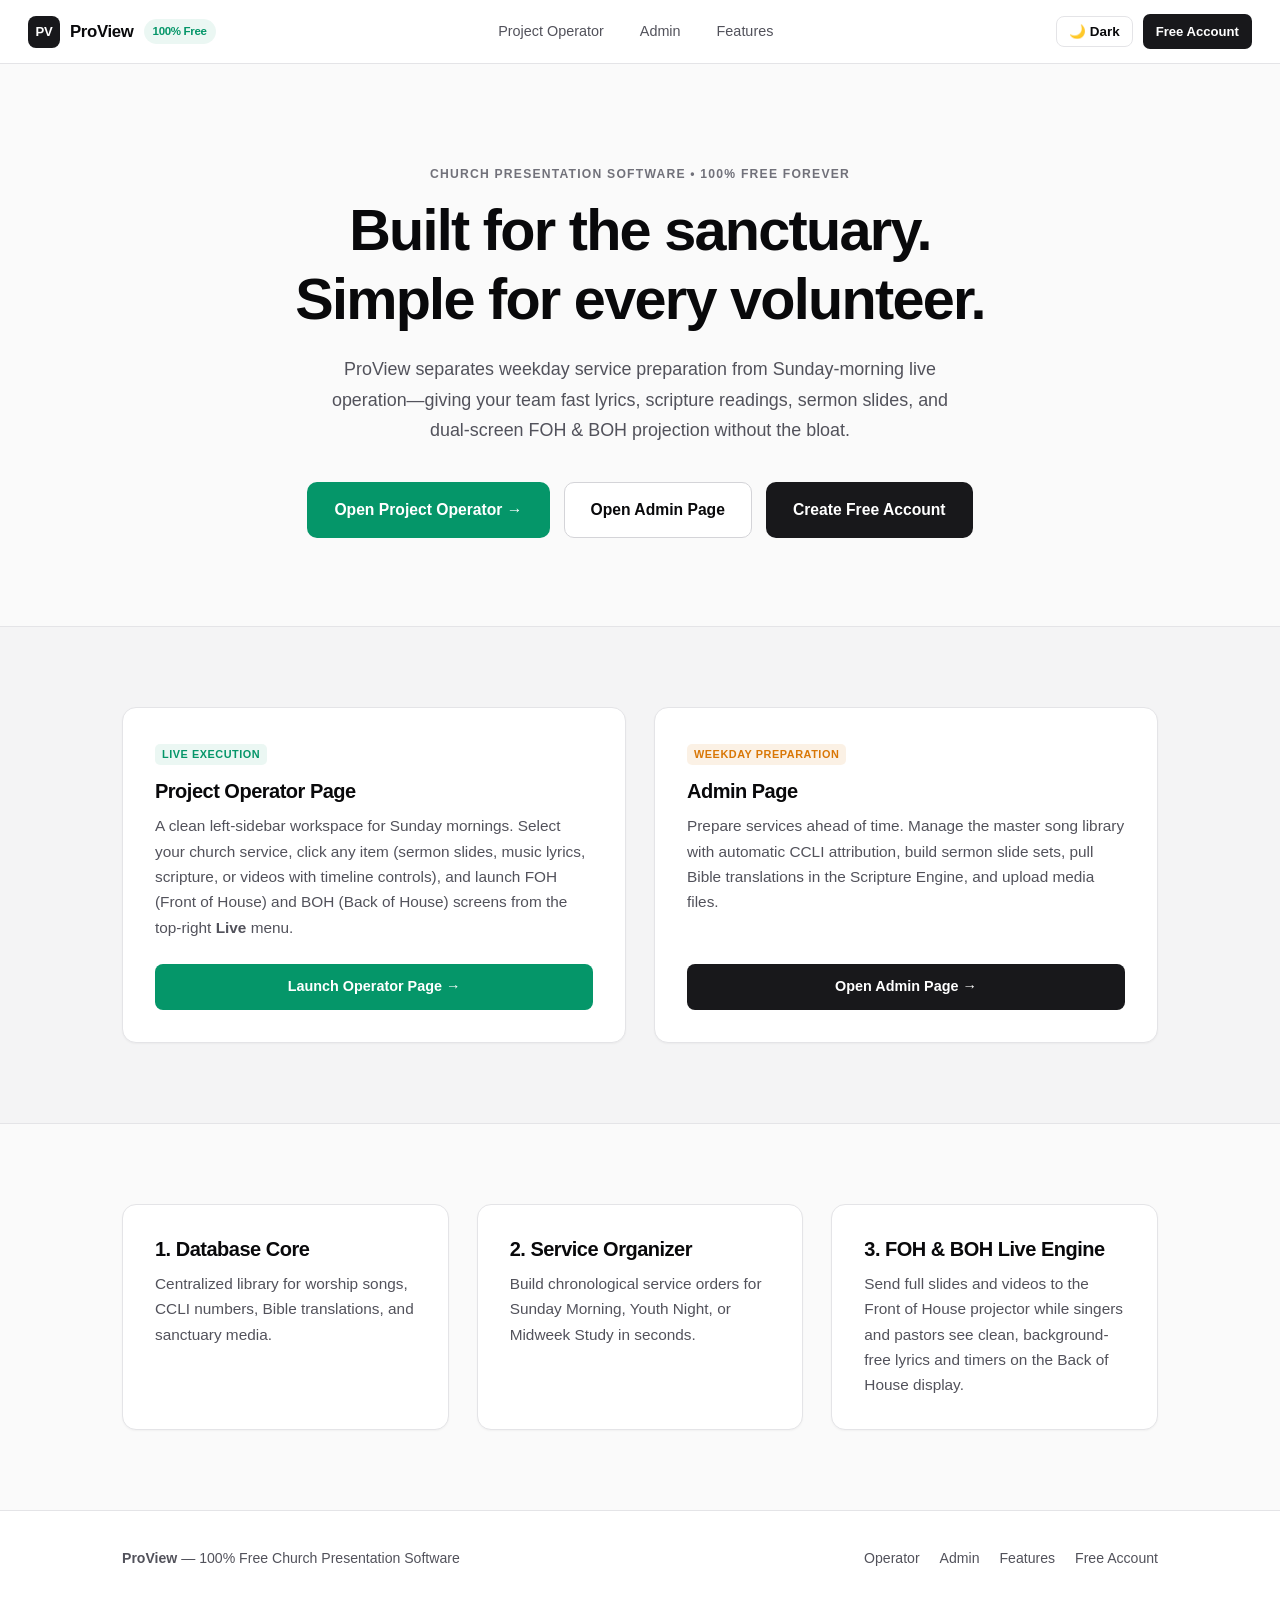
==== commit 8235885b: "Redesign Operator sidebar layout, add Live FOH/BOH outputs & video controls, and speed up page load " ====
--- a/index.html
+++ b/index.html
@@ -3,19 +3,12 @@
 <head>
   <meta charset="UTF-8" />
   <meta name="viewport" content="width=device-width, initial-scale=1.0" />
-  <title>ProView — Next-Generation Free Church Presentation Software</title>
-  <meta name="description" content="ProView is a 100% free, next-generation church presentation software engineered specifically for houses of worship." />
-
-  <link rel="preconnect" href="https://fonts.googleapis.com" />
-  <link rel="preconnect" href="https://fonts.gstatic.com" crossorigin />
-  <link href="https://fonts.googleapis.com/css2?family=JetBrains+Mono:wght@400;500;600;700&family=Plus+Jakarta+Sans:wght@400;500;600;700&family=Space+Grotesk:wght@500;600;700&display=swap" rel="stylesheet" />
-
-  <script src="https://kaidaz18.duckdns.org/sdk/bread-client.js"></script>
+  <title>ProView — Free Church Presentation Software</title>
   <link rel="stylesheet" href="css/styles.css" />
 </head>
 <body>
 
-  <!-- GLOBAL TOP NAVIGATION BAR -->
+  <!-- CLEAN, UNCROWDED TOP NAVBAR FOR LANDING PAGE -->
   <header class="site-navbar">
     <a href="index.html" class="brand-link">
       <div class="brand-mark">PV</div>
@@ -24,18 +17,14 @@
     </a>
 
     <nav class="page-nav-links" aria-label="Main Navigation">
-      <a href="index.html" class="page-nav-link active">Overview</a>
-      <a href="features.html" class="page-nav-link">Features &amp; Compare</a>
-      <a href="admin.html" class="page-nav-link">Admin Page</a>
-      <a href="operator.html" class="page-nav-link">Operator Page</a>
-      <a href="scripture.html" class="page-nav-link">Scripture Engine</a>
-      <a href="media.html" class="page-nav-link">Media Library</a>
-      <a href="stage.html" class="page-nav-link">Stage View</a>
+      <a href="operator.html" class="page-nav-link">Project Operator</a>
+      <a href="admin.html" class="page-nav-link">Admin</a>
+      <a href="features.html" class="page-nav-link">Features</a>
     </nav>
 
     <div class="nav-right-controls">
       <button id="theme-toggle-btn" class="theme-toggle-btn" onclick="ProViewApp.toggleTheme()">
-        <span>🌙</span> <span>Dark Mode</span>
+        🌙 Dark
       </button>
       <div id="nav-auth-area">
         <a href="account.html" class="btn btn-sm btn-primary">Free Account</a>
@@ -44,230 +33,82 @@
   </header>
 
   <main>
-    <!-- HERO SECTION -->
-    <section class="section" style="padding-top:96px;padding-bottom:108px;">
+    <!-- SPACIOUS, SIMPLE HERO -->
+    <section class="section" style="padding:100px 0 88px;">
+      <div class="container" style="text-align:center;max-width:780px;">
+        <div class="eyebrow">CHURCH PRESENTATION SOFTWARE • 100% FREE FOREVER</div>
+        <h1 class="hero-display-title">
+          Built for the sanctuary. Simple for every volunteer.
+        </h1>
+        <p class="hero-lead" style="margin:0 auto 36px;">
+          ProView separates weekday service preparation from Sunday-morning live operation—giving your team fast lyrics, scripture readings, sermon slides, and dual-screen FOH &amp; BOH projection without the bloat.
+        </p>
+
+        <div style="display:flex;justify-content:center;gap:14px;flex-wrap:wrap;">
+          <a href="operator.html" class="btn btn-lg btn-emerald">Open Project Operator →</a>
+          <a href="admin.html" class="btn btn-lg btn-outline">Open Admin Page</a>
+          <a href="account.html" class="btn btn-lg btn-primary">Create Free Account</a>
+        </div>
+      </div>
+    </section>
+
+    <!-- TWO CORE WORKSPACES -->
+    <section class="section-subtle">
       <div class="container">
-        <div style="max-width:820px;margin:0 auto 72px;text-align:center;">
-          <div class="eyebrow">NEXT-GENERATION CHURCH PRESENTATION SOFTWARE • 100% FREE FOREVER</div>
-          <h1 class="hero-display-title">
-            Purpose-built for the sanctuary. Effortless for every volunteer.
-          </h1>
-          <p class="hero-lead" style="margin:0 auto 40px;">
-            <strong>ProView</strong> is a next-generation, purpose-built church presentation software engineered specifically for houses of worship. It eliminates the clunkiness of secular programs like PowerPoint and the steep learning curves and heavy hardware requirements of legacy church software—combining fluid speed, intuitive multi-layered management, and a robust dual-interface workflow.
-          </p>
-
-          <div style="display:flex;justify-content:center;gap:16px;flex-wrap:wrap;">
-            <a href="account.html" class="btn btn-lg btn-primary">Create Free Church Account →</a>
-            <a href="operator.html" class="btn btn-lg btn-emerald">● Open Project Operator Page</a>
-            <a href="admin.html" class="btn btn-lg btn-outline">Open Admin Page</a>
-          </div>
-        </div>
-
-        <!-- Clean Interactive Live Preview Card -->
-        <div class="card" style="max-width:1000px;margin:0 auto;padding:36px;">
-          <div style="display:flex;justify-content:space-between;align-items:center;margin-bottom:24px;flex-wrap:wrap;gap:12px;">
-            <span class="font-mono" style="font-size:0.78rem;color:var(--text-muted);">
-              INTERACTIVE LIVE ENGINE PREVIEW — CLICK ANY CUE BELOW
-            </span>
-            <div style="display:flex;gap:10px;">
-              <a href="operator.html" class="btn btn-sm btn-emerald">Full Operator Page →</a>
-              <a href="admin.html" class="btn btn-sm btn-outline">Full Admin Page →</a>
+        <div class="grid-2">
+          <div class="card" style="display:flex;flex-direction:column;justify-content:space-between;gap:24px;">
+            <div>
+              <span class="cue-type-badge badge-video" style="margin-bottom:14px;display:inline-block;">LIVE EXECUTION</span>
+              <h3>Project Operator Page</h3>
+              <p>
+                A clean left-sidebar workspace for Sunday mornings. Select your church service, click any item (sermon slides, music lyrics, scripture, or videos with timeline controls), and launch FOH (Front of House) and BOH (Back of House) screens from the top-right <strong>Live</strong> menu.
+              </p>
             </div>
+            <a href="operator.html" class="btn btn-emerald">Launch Operator Page →</a>
           </div>
 
-          <div class="mini-stage-screen" style="margin-bottom:24px;">
-            <div id="hero-stage-lyric" class="mini-stage-lyric" style="font-size:clamp(1.35rem,2.2vw,1.9rem);">
-              Bless the Lord, O my soul, O my soul
-              Worship His holy name
+          <div class="card" style="display:flex;flex-direction:column;justify-content:space-between;gap:24px;">
+            <div>
+              <span class="cue-type-badge badge-song" style="margin-bottom:14px;display:inline-block;">WEEKDAY PREPARATION</span>
+              <h3>Admin Page</h3>
+              <p>
+                Prepare services ahead of time. Manage the master song library with automatic CCLI attribution, build sermon slide sets, pull Bible translations in the Scripture Engine, and upload media files.
+              </p>
             </div>
-            <div class="mini-stage-ccli">
-              <span id="hero-stage-ccli-left">CCLI Song #6016351 • License #11482903</span>
-              <span>Grace Sanctuary Fellowship</span>
-            </div>
-          </div>
-
-          <div id="hero-cue-strip" class="grid-3" style="gap:16px;">
-            <!-- Populated by JS -->
+            <a href="admin.html" class="btn btn-primary">Open Admin Page →</a>
           </div>
         </div>
       </div>
     </section>
 
-    <!-- HOW PROVIEW WORKS (3 PILLARS) -->
-    <section class="section-subtle">
+    <!-- SIMPLE 3-PILLAR OVERVIEW -->
+    <section class="section">
       <div class="container">
-        <div style="max-width:700px;margin:0 auto 64px;text-align:center;">
-          <div class="eyebrow">01 • ARCHITECTURAL FOUNDATION</div>
-          <h2 style="font-size:2.4rem;margin-bottom:16px;">How ProView Works</h2>
-          <p style="color:var(--text-secondary);font-size:1.1rem;">
-            ProView operates on a decoupled permission and dual-workspace architecture, separating deep structural management from real-time Sunday-morning execution.
-          </p>
-        </div>
-
         <div class="grid-3">
           <div class="card">
-            <span class="card-step-num">01</span>
-            <h3>The Database Core</h3>
-            <p>
-              All songs, media files (photos, loops, background videos), Bible translations, and sermon elements are stored in a centralized, cloud-synced, or local database.
-            </p>
+            <h3>1. Database Core</h3>
+            <p>Centralized library for worship songs, CCLI numbers, Bible translations, and sanctuary media.</p>
           </div>
-
           <div class="card">
-            <span class="card-step-num">02</span>
-            <h3>The Service Organizer</h3>
-            <p>
-              Services are built as chronological "Collections" (e.g., <em>Sunday Morning Traditional</em>, <em>Youth Night</em>, <em>Midweek Bible Study</em>). Items can be reordered and grouped effortlessly.
-            </p>
+            <h3>2. Service Organizer</h3>
+            <p>Build chronological service orders for Sunday Morning, Youth Night, or Midweek Study in seconds.</p>
           </div>
-
           <div class="card">
-            <span class="card-step-num">03</span>
-            <h3>The Live Engine</h3>
-            <p>
-              When "Go Live" is clicked, ProView transitions into a high-performance rendering engine that outputs customized feeds to main projection screens, stage confidence monitors, and NDI streams.
-            </p>
+            <h3>3. FOH &amp; BOH Live Engine</h3>
+            <p>Send full slides and videos to the Front of House projector while singers and pastors see clean, background-free lyrics and timers on the Back of House display.</p>
           </div>
-        </div>
-      </div>
-    </section>
-
-    <!-- THE TWO CORE PAGES: ADMIN PAGE VS. PROJECT OPERATOR PAGE -->
-    <section class="section">
-      <div class="container">
-        <div style="max-width:720px;margin:0 auto 64px;text-align:center;">
-          <div class="eyebrow">02 • DEDICATED WORKSPACE PAGES</div>
-          <h2 style="font-size:2.4rem;margin-bottom:16px;">Two Separate Workspaces for Zero Sunday Panic</h2>
-          <p style="color:var(--text-secondary);font-size:1.1rem;">
-            To ensure Sunday services run without a hitch while keeping the main platform secure, ProView is divided into two separate workspace pages.
-          </p>
-        </div>
-
-        <div class="grid-2">
-          <!-- Admin Page Card -->
-          <div class="card" style="display:flex;flex-direction:column;justify-content:space-between;">
-            <div>
-              <span class="cue-type-badge badge-song" style="margin-bottom:20px;display:inline-block;">WORKSPACE A • PREPARATION</span>
-              <h3 style="font-size:1.75rem;margin-bottom:14px;">The Admin Page (The Control &amp; Creation Hub)</h3>
-              <p>
-                This is where 90% of the heavy lifting, preparation, and template designing happens ahead of time during the week.
-              </p>
-              <ul class="clean-list">
-                <li><strong>What you do here:</strong> Import and edit new songs, manage the master media library, configure global slide themes, set up default font sizes, manage user permissions, and map out upcoming service collections weeks in advance.</li>
-                <li><strong>Who uses it:</strong> Worship pastors, media directors, and tech leads during the week.</li>
-              </ul>
-            </div>
-            <div style="margin-top:32px;padding-top:24px;border-top:1px solid var(--border-subtle);">
-              <a href="admin.html" class="btn btn-primary" style="width:100%;">Go to Separate Admin Page →</a>
-            </div>
-          </div>
-
-          <!-- Operator Page Card -->
-          <div class="card" style="display:flex;flex-direction:column;justify-content:space-between;">
-            <div>
-              <span class="cue-type-badge badge-media" style="margin-bottom:20px;display:inline-block;">WORKSPACE B • LIVE EXECUTION</span>
-              <h3 style="font-size:1.75rem;margin-bottom:14px;">The Project Operator Page (The Live Execution Hub)</h3>
-              <p>
-                Designed for absolute simplicity, speed, and clean visibility during a live service. It gives the volunteer or projectionist complete control over the active service playlist.
-              </p>
-              <ul class="clean-list">
-                <li><strong>What you do here:</strong> Run the live service by clicking through slides, songs, and announcements.</li>
-                <li><strong>Mini-Editing Capabilities:</strong> Adjust text density on overflowing slides, split slides via Smart Reflow, swap a background photo, or append a last-minute slide item right from the operator deck without corrupting master templates.</li>
-              </ul>
-            </div>
-            <div style="margin-top:32px;padding-top:24px;border-top:1px solid var(--border-subtle);">
-              <a href="operator.html" class="btn btn-emerald" style="width:100%;">Go to Separate Project Operator Page →</a>
-            </div>
-          </div>
-        </div>
-      </div>
-    </section>
-
-    <!-- EXPLORE ALL SEPARATE PAGES DIRECTORY -->
-    <section class="section-subtle">
-      <div class="container">
-        <div style="max-width:700px;margin:0 auto 56px;text-align:center;">
-          <div class="eyebrow">03 • COMPLETE PLATFORM DIRECTORY</div>
-          <h2 style="font-size:2.2rem;margin-bottom:14px;">Explore Every Dedicated Page</h2>
-          <p style="color:var(--text-secondary);font-size:1.05rem;">
-            Each tool in ProView lives on its own clean, uncluttered page.
-          </p>
-        </div>
-
-        <div class="grid-3">
-          <a href="features.html" class="card" style="display:flex;flex-direction:column;justify-content:space-between;gap:20px;">
-            <div>
-              <span class="card-step-num">FEATURES &amp; COMPARE</span>
-              <h3>Competitive Analysis &amp; Reflow Demo</h3>
-              <p>Compare ProView against ProPresenter, EasyWorship, and PowerPoint, and test the live Smart Text-Flow Reflow calculator.</p>
-            </div>
-            <span style="font-weight:600;font-size:0.9rem;">View Features Page →</span>
-          </a>
-
-          <a href="scripture.html" class="card" style="display:flex;flex-direction:column;justify-content:space-between;gap:20px;">
-            <div>
-              <span class="card-step-num">SCRIPTURE STUDIO</span>
-              <h3>Instant Scripture Engine</h3>
-              <p>Pull Bible verses from ESV, NIV, KJV, and NLT on the fly and auto-format them across uniform slides.</p>
-            </div>
-            <span style="font-weight:600;font-size:0.9rem;">Open Scripture Page →</span>
-          </a>
-
-          <a href="media.html" class="card" style="display:flex;flex-direction:column;justify-content:space-between;gap:20px;">
-            <div>
-              <span class="card-step-num">CLOUD MEDIA</span>
-              <h3>Master Media Library</h3>
-              <p>Upload photos, motion loops, and videos up to 50MB to BreadBackend cloud storage or pick 60fps sanctuary canvases.</p>
-            </div>
-            <span style="font-weight:600;font-size:0.9rem;">Open Media Page →</span>
-          </a>
-
-          <a href="stage.html" class="card" style="display:flex;flex-direction:column;justify-content:space-between;gap:20px;">
-            <div>
-              <span class="card-step-num">CONFIDENCE DISPLAY</span>
-              <h3>Crowd-Sourced Stage View Sync</h3>
-              <p>Live sanctuary clock, 35-minute sermon timer, next-slide preview, and private notes for pastors and musicians.</p>
-            </div>
-            <span style="font-weight:600;font-size:0.9rem;">Open Stage View Page →</span>
-          </a>
-
-          <a href="account.html" class="card" style="display:flex;flex-direction:column;justify-content:space-between;gap:20px;">
-            <div>
-              <span class="card-step-num">100% FREE FOREVER</span>
-              <h3>Account Creation &amp; Cloud Sync</h3>
-              <p>Create your church's free account or sign in to sync songs, CCLI numbers, and service playlists with BreadBackend.</p>
-            </div>
-            <span style="font-weight:600;font-size:0.9rem;">Open Account Page →</span>
-          </a>
-
-          <a href="operator.html" class="card" style="display:flex;flex-direction:column;justify-content:space-between;gap:20px;">
-            <div>
-              <span class="card-step-num">SUNDAY EXECUTION</span>
-              <h3>Project Operator Live Deck</h3>
-              <p>Run Sunday services with one-click slide cues, display overrides, and safe on-the-fly micro-editing.</p>
-            </div>
-            <span style="font-weight:600;font-size:0.9rem;">Open Operator Page →</span>
-          </a>
         </div>
       </div>
     </section>
   </main>
 
-  <!-- FOOTER -->
   <footer class="site-footer">
-    <div class="container" style="display:flex;justify-content:space-between;align-items:center;flex-wrap:wrap;gap:24px;">
-      <div style="display:flex;align-items:center;gap:12px;">
-        <div class="brand-mark" style="width:28px;height:28px;font-size:0.75rem;">PV</div>
-        <strong style="color:var(--text-primary);">ProView Presentation</strong>
-        <span>• 100% Free Church Presentation Software</span>
-      </div>
-      <div style="display:flex;gap:24px;flex-wrap:wrap;">
-        <a href="features.html">Features &amp; Compare</a>
-        <a href="admin.html">Admin Page</a>
-        <a href="operator.html">Operator Page</a>
-        <a href="scripture.html">Scripture Engine</a>
-        <a href="media.html">Media Library</a>
-        <a href="stage.html">Stage View</a>
+    <div class="container" style="display:flex;justify-content:space-between;align-items:center;flex-wrap:wrap;gap:16px;">
+      <span><strong>ProView</strong> — 100% Free Church Presentation Software</span>
+      <div style="display:flex;gap:20px;">
+        <a href="operator.html">Operator</a>
+        <a href="admin.html">Admin</a>
+        <a href="features.html">Features</a>
         <a href="account.html">Free Account</a>
       </div>
     </div>
--- a/css/styles.css
+++ b/css/styles.css
@@ -1,78 +1,46 @@
 /* ============================================================
-   PROVIEW — MODERN MINIMALIST DESIGN SYSTEM
-   Default: Crisp Light Mode (Minimalism & Modern Minimalism)
-   Option: Persistent Dark Mode Toggle ([data-theme="dark"])
+   PROVIEW — MODERN MINIMALISM DESIGN SYSTEM
+   Light Mode Default + Dark Mode Toggle
+   Clean, uncrowded layout with left-sidebar Operator workspace
 ============================================================ */
 
-:root {
-  /* Light Mode (Default) — Modern Minimalism */
+:root,
+html[data-theme="light"] {
   --bg-page: #FAFAFA;
   --bg-surface: #FFFFFF;
   --bg-subtle: #F4F4F5;
-  --bg-muted: #E4E4E7;
-  --bg-nav: rgba(255, 255, 255, 0.88);
-
-  /* Typography — High-Contrast Editorial Ink */
+  --bg-hover: #EFEFF1;
+  --bg-nav: rgba(255, 255, 255, 0.94);
+
   --text-primary: #09090B;
   --text-secondary: #52525B;
   --text-muted: #71717A;
-  --text-on-dark: #FFFFFF;
-
-  /* Borders & Hairlines */
+
   --border-subtle: #E4E4E7;
   --border-strong: #D4D4D8;
-  --border-focus: #18181B;
-
-  /* Minimalist Accents */
+
   --accent-primary: #18181B;
   --accent-primary-fg: #FFFFFF;
-
+  --accent-emerald: #059669;
+  --accent-emerald-bg: rgba(5, 150, 105, 0.08);
   --accent-amber: #D97706;
-  --accent-amber-bg: #FEF3C7;
-  --accent-amber-border: #FCD34D;
-
-  --accent-emerald: #059669;
-  --accent-emerald-bg: #D1FAE5;
-  --accent-emerald-border: #6EE7B7;
-
-  --accent-blue: #0284C7;
-  --accent-blue-bg: #E0F2FE;
-  --accent-blue-border: #7DD3FC;
-
-  --accent-purple: #7C3AED;
-  --accent-purple-bg: #EDE9FE;
-  --accent-purple-border: #C4B5FD;
-
-  --accent-danger: #DC2626;
-  --accent-danger-bg: #FEE2E2;
-  --accent-danger-border: #FCA5A5;
-
-  /* Shadows & Radii */
-  --shadow-xs: 0 1px 2px rgba(9, 9, 11, 0.04);
-  --shadow-sm: 0 2px 8px -2px rgba(9, 9, 11, 0.05), 0 1px 3px rgba(9, 9, 11, 0.04);
-  --shadow-md: 0 12px 32px -8px rgba(9, 9, 11, 0.07), 0 2px 6px rgba(9, 9, 11, 0.04);
-  --shadow-lg: 0 24px 48px -12px rgba(9, 9, 11, 0.1);
-
-  --radius-sm: 8px;
-  --radius-md: 12px;
-  --radius-lg: 16px;
-  --radius-xl: 24px;
-
-  /* Fonts */
-  --font-display: 'Space Grotesk', -apple-system, BlinkMacSystemFont, sans-serif;
-  --font-sans: 'Plus Jakarta Sans', -apple-system, BlinkMacSystemFont, sans-serif;
-  --font-mono: 'JetBrains Mono', monospace;
-}
-
-/* ============================================================
-   DARK MODE THEME OVERRIDES
-============================================================ */
+  --accent-amber-bg: rgba(217, 119, 6, 0.1);
+  --accent-blue: #2563EB;
+  --accent-blue-bg: rgba(37, 99, 235, 0.08);
+  --accent-rose: #E11D48;
+
+  --shadow-xs: 0 1px 2px rgba(0, 0, 0, 0.04);
+  --shadow-sm: 0 4px 16px rgba(0, 0, 0, 0.05);
+  --shadow-md: 0 12px 32px rgba(0, 0, 0, 0.08);
+  --shadow-pop: 0 16px 40px rgba(0, 0, 0, 0.12);
+}
+
 html[data-theme="dark"] {
   --bg-page: #09090B;
   --bg-surface: #121215;
   --bg-subtle: #18181C;
-  --bg-muted: #27272A;
-  --bg-nav: rgba(9, 9, 11, 0.88);
+  --bg-hover: #222228;
+  --bg-nav: rgba(9, 9, 11, 0.92);
 
   --text-primary: #FAFAFA;
   --text-secondary: #A1A1AA;
@@ -80,41 +48,26 @@
 
   --border-subtle: #27272A;
   --border-strong: #3F3F46;
-  --border-focus: #FAFAFA;
 
   --accent-primary: #FAFAFA;
   --accent-primary-fg: #09090B;
-
+  --accent-emerald: #10B981;
+  --accent-emerald-bg: rgba(16, 185, 129, 0.14);
   --accent-amber: #F59E0B;
   --accent-amber-bg: rgba(245, 158, 11, 0.14);
-  --accent-amber-border: rgba(245, 158, 11, 0.38);
-
-  --accent-emerald: #10B981;
-  --accent-emerald-bg: rgba(16, 185, 129, 0.14);
-  --accent-emerald-border: rgba(16, 185, 129, 0.38);
-
-  --accent-blue: #38BDF8;
-  --accent-blue-bg: rgba(56, 189, 248, 0.14);
-  --accent-blue-border: rgba(56, 189, 248, 0.38);
-
-  --accent-purple: #A78BFA;
-  --accent-purple-bg: rgba(167, 139, 250, 0.14);
-  --accent-purple-border: rgba(167, 139, 250, 0.38);
-
-  --accent-danger: #F87171;
-  --accent-danger-bg: rgba(239, 68, 68, 0.14);
-  --accent-danger-border: rgba(239, 68, 68, 0.38);
-
-  --shadow-xs: 0 1px 2px rgba(0, 0, 0, 0.3);
-  --shadow-sm: 0 4px 12px rgba(0, 0, 0, 0.35);
-  --shadow-md: 0 12px 32px rgba(0, 0, 0, 0.45);
-  --shadow-lg: 0 24px 56px rgba(0, 0, 0, 0.6);
-}
-
-/* ============================================================
-   BASE RESET & TYPOGRAPHY
-============================================================ */
-*, *::before, *::after {
+  --accent-blue: #3B82F6;
+  --accent-blue-bg: rgba(59, 130, 246, 0.14);
+  --accent-rose: #F43F5E;
+
+  --shadow-xs: 0 1px 2px rgba(0, 0, 0, 0.35);
+  --shadow-sm: 0 4px 16px rgba(0, 0, 0, 0.45);
+  --shadow-md: 0 12px 32px rgba(0, 0, 0, 0.6);
+  --shadow-pop: 0 18px 44px rgba(0, 0, 0, 0.75);
+}
+
+*,
+*::before,
+*::after {
   box-sizing: border-box;
   margin: 0;
   padding: 0;
@@ -126,27 +79,21 @@
 }
 
 body {
-  font-family: var(--font-sans);
   background-color: var(--bg-page);
   color: var(--text-primary);
-  line-height: 1.75;
+  font-family: -apple-system, BlinkMacSystemFont, "Plus Jakarta Sans", "Inter", "Segoe UI", Roboto, sans-serif;
+  line-height: 1.65;
+  min-height: 100vh;
+  display: flex;
+  flex-direction: column;
   -webkit-font-smoothing: antialiased;
-  transition: background-color 0.2s ease, color 0.2s ease;
-  min-height: 100vh;
-  display: flex;
-  flex-direction: column;
-}
-
-h1, h2, h3, h4, .font-display {
-  font-family: var(--font-display);
-  letter-spacing: -0.03em;
-  line-height: 1.18;
-  color: var(--text-primary);
-}
-
-.font-mono {
-  font-family: var(--font-mono);
-  font-variant-numeric: tabular-nums;
+}
+
+h1, h2, h3, h4 {
+  font-weight: 700;
+  letter-spacing: -0.025em;
+  line-height: 1.2;
+  color: var(--text-primary);
 }
 
 a {
@@ -156,86 +103,74 @@
 
 button, input, select, textarea {
   font-family: inherit;
-  font-size: inherit;
-  color: inherit;
-}
-
-button {
-  cursor: pointer;
-  border: none;
-  background: none;
+}
+
+.font-mono {
+  font-family: ui-monospace, SFMono-Regular, "JetBrains Mono", Menlo, Monaco, Consolas, monospace;
 }
 
 /* ============================================================
-   GLOBAL TOP NAVIGATION BAR (MULTI-PAGE + THEME TOGGLE)
+   CLEAN, UNCROWDED TOP NAVBAR
 ============================================================ */
 .site-navbar {
   position: sticky;
   top: 0;
-  z-index: 1000;
-  min-height: 80px;
+  z-index: 200;
+  height: 64px;
   background: var(--bg-nav);
-  backdrop-filter: blur(16px);
-  -webkit-backdrop-filter: blur(16px);
+  backdrop-filter: blur(12px);
   border-bottom: 1px solid var(--border-subtle);
-  display: flex;
-  align-items: center;
-  justify-content: space-between;
-  padding: 14px 48px;
-  gap: 24px;
+  padding: 0 28px;
+  display: flex;
+  align-items: center;
+  justify-content: space-between;
+  gap: 20px;
 }
 
 .brand-link {
-  display: flex;
-  align-items: center;
-  gap: 12px;
-  font-family: var(--font-display);
+  display: inline-flex;
+  align-items: center;
+  gap: 10px;
   font-weight: 700;
-  font-size: 1.25rem;
-  color: var(--text-primary);
+  font-size: 1.05rem;
+  letter-spacing: -0.02em;
 }
 
 .brand-mark {
-  width: 36px;
-  height: 36px;
-  border-radius: 9px;
+  width: 32px;
+  height: 32px;
+  border-radius: 8px;
   background: var(--accent-primary);
   color: var(--accent-primary-fg);
-  display: flex;
-  align-items: center;
-  justify-content: center;
+  display: grid;
+  place-items: center;
   font-weight: 700;
-  font-size: 0.88rem;
-  letter-spacing: -0.02em;
-}
-
-.badge-free {
-  font-family: var(--font-mono);
-  font-size: 0.7rem;
+  font-size: 0.82rem;
+}
+
+.page-context-pill {
+  font-size: 0.75rem;
   font-weight: 600;
-  text-transform: uppercase;
-  letter-spacing: 0.05em;
-  padding: 4px 10px;
-  border-radius: 999px;
-  background: var(--accent-emerald-bg);
-  color: var(--accent-emerald);
-  border: 1px solid var(--accent-emerald-border);
+  padding: 3px 10px;
+  border-radius: 99px;
+  background: var(--bg-subtle);
+  color: var(--text-secondary);
+  border: 1px solid var(--border-subtle);
 }
 
 .page-nav-links {
   display: flex;
   align-items: center;
-  gap: 6px;
-  flex-wrap: wrap;
+  gap: 8px;
 }
 
 .page-nav-link {
-  padding: 9px 16px;
-  border-radius: var(--radius-sm);
+  padding: 7px 14px;
+  border-radius: 8px;
   font-size: 0.9rem;
   font-weight: 500;
   color: var(--text-secondary);
-  transition: all 0.16s ease;
+  transition: all 0.15s ease;
 }
 
 .page-nav-link:hover {
@@ -247,72 +182,135 @@
   color: var(--text-primary);
   background: var(--bg-subtle);
   font-weight: 600;
-  box-shadow: inset 0 0 0 1px var(--border-subtle);
 }
 
 .nav-right-controls {
   display: flex;
   align-items: center;
-  gap: 12px;
+  gap: 10px;
+  position: relative;
 }
 
 .theme-toggle-btn {
   display: inline-flex;
   align-items: center;
+  gap: 6px;
+  padding: 7px 12px;
+  border-radius: 8px;
+  border: 1px solid var(--border-subtle);
+  background: var(--bg-surface);
+  color: var(--text-primary);
+  font-size: 0.84rem;
+  font-weight: 600;
+  cursor: pointer;
+}
+
+.theme-toggle-btn:hover {
+  background: var(--bg-subtle);
+}
+
+/* ============================================================
+   TOP-RIGHT "LIVE" BUTTON & DROPDOWN MENU (FOH & BOH)
+============================================================ */
+.live-menu-wrapper {
+  position: relative;
+}
+
+.btn-live-trigger {
+  display: inline-flex;
+  align-items: center;
   gap: 8px;
-  padding: 8px 14px;
-  border-radius: 999px;
-  background: var(--bg-subtle);
+  padding: 8px 16px;
+  border-radius: 8px;
+  background: var(--accent-emerald);
+  color: #FFFFFF;
+  font-size: 0.88rem;
+  font-weight: 700;
+  border: none;
+  cursor: pointer;
+  box-shadow: 0 2px 10px rgba(5, 150, 105, 0.25);
+  transition: transform 0.12s ease, opacity 0.12s ease;
+}
+
+.btn-live-trigger:hover {
+  opacity: 0.94;
+}
+
+.live-dot-pulse {
+  width: 8px;
+  height: 8px;
+  border-radius: 50%;
+  background: #FFFFFF;
+  display: inline-block;
+}
+
+.live-dropdown-menu {
+  position: absolute;
+  top: calc(100% + 10px);
+  right: 0;
+  width: 340px;
+  background: var(--bg-surface);
+  border: 1px solid var(--border-strong);
+  border-radius: 14px;
+  box-shadow: var(--shadow-pop);
+  padding: 16px;
+  display: none;
+  z-index: 500;
+}
+
+.live-dropdown-menu.open {
+  display: block;
+}
+
+.live-menu-item {
+  padding: 14px;
   border: 1px solid var(--border-subtle);
-  color: var(--text-primary);
-  font-size: 0.82rem;
-  font-weight: 600;
-  transition: all 0.16s ease;
-}
-
-.theme-toggle-btn:hover {
-  border-color: var(--border-strong);
-  background: var(--bg-muted);
+  border-radius: 10px;
+  background: var(--bg-page);
+  margin-bottom: 10px;
+}
+
+.live-menu-item:last-child {
+  margin-bottom: 0;
+}
+
+.live-menu-item h4 {
+  font-size: 0.94rem;
+  margin-bottom: 4px;
+}
+
+.live-menu-item p {
+  font-size: 0.8rem;
+  color: var(--text-secondary);
+  line-height: 1.45;
+  margin-bottom: 12px;
 }
 
 /* ============================================================
-   MINIMALIST BUTTON SYSTEM
+   BUTTONS & BADGES
 ============================================================ */
 .btn {
   display: inline-flex;
   align-items: center;
   justify-content: center;
   gap: 8px;
-  padding: 12px 24px;
-  border-radius: var(--radius-sm);
+  padding: 10px 18px;
+  border-radius: 8px;
   font-weight: 600;
-  font-size: 0.92rem;
-  transition: all 0.18s ease;
+  font-size: 0.9rem;
+  cursor: pointer;
+  border: 1px solid transparent;
+  transition: all 0.15s ease;
   white-space: nowrap;
-  border: 1px solid transparent;
-}
-
-.btn-sm {
-  padding: 8px 15px;
-  font-size: 0.84rem;
-}
-
-.btn-lg {
-  padding: 15px 30px;
-  font-size: 1rem;
-  border-radius: var(--radius-md);
-}
-
-.btn-primary,
-.btn-amber {
+}
+
+.btn-primary {
   background: var(--accent-primary);
   color: var(--accent-primary-fg);
 }
 
-.btn-primary:hover,
-.btn-amber:hover {
+.btn-primary:hover {
   opacity: 0.9;
-  transform: translateY(-1px);
 }
 
 .btn-emerald {
@@ -322,556 +320,522 @@
 
 .btn-emerald:hover {
   opacity: 0.92;
-  transform: translateY(-1px);
 }
 
 .btn-outline {
   background: var(--bg-surface);
   color: var(--text-primary);
-  border: 1px solid var(--border-subtle);
-  box-shadow: var(--shadow-xs);
+  border-color: var(--border-strong);
 }
 
 .btn-outline:hover {
-  border-color: var(--border-strong);
-  background: var(--bg-subtle);
-}
-
-.btn-cyan {
+  background: var(--bg-subtle);
+}
+
+.btn-danger {
+  background: rgba(225, 29, 72, 0.08);
+  color: var(--accent-rose);
+  border-color: rgba(225, 29, 72, 0.25);
+}
+
+.btn-danger:hover {
+  background: rgba(225, 29, 72, 0.15);
+}
+
+.btn-sm {
+  padding: 6px 12px;
+  font-size: 0.82rem;
+  border-radius: 7px;
+}
+
+.btn-lg {
+  padding: 14px 26px;
+  font-size: 0.98rem;
+  border-radius: 10px;
+}
+
+.badge-free {
+  font-size: 0.72rem;
+  font-weight: 600;
+  padding: 3px 9px;
+  border-radius: 99px;
+  background: var(--accent-emerald-bg);
+  color: var(--accent-emerald);
+}
+
+.cue-type-badge {
+  font-size: 0.68rem;
+  font-weight: 700;
+  text-transform: uppercase;
+  letter-spacing: 0.05em;
+  padding: 2px 7px;
+  border-radius: 5px;
+}
+
+.badge-song {
+  background: var(--accent-amber-bg);
+  color: var(--accent-amber);
+}
+
+.badge-scripture {
   background: var(--accent-blue-bg);
   color: var(--accent-blue);
-  border: 1px solid var(--accent-blue-border);
-}
-
-.btn-cyan:hover {
-  opacity: 0.9;
-}
-
-.btn-danger {
-  background: var(--accent-danger-bg);
-  color: var(--accent-danger);
-  border: 1px solid var(--accent-danger-border);
+}
+
+.badge-sermon {
+  background: var(--bg-subtle);
+  color: var(--text-primary);
+  border: 1px solid var(--border-strong);
+}
+
+.badge-video,
+.badge-media {
+  background: var(--accent-emerald-bg);
+  color: var(--accent-emerald);
 }
 
 /* ============================================================
-   LAYOUT CONTAINERS & SECTIONS
+   PROJECT OPERATOR PAGE: LEFT SIDEBAR + RIGHT PREVIEW AREA
 ============================================================ */
-.container {
-  max-width: 1200px;
-  margin: 0 auto;
-  width: 100%;
-}
-
-.container-wide {
-  max-width: 1380px;
-  margin: 0 auto;
-  width: 100%;
-}
-
-.section {
-  padding: 112px 48px;
+.operator-layout {
+  display: grid;
+  grid-template-columns: 330px 1fr;
+  min-height: calc(100vh - 64px);
+  background: var(--bg-page);
+}
+
+/* Left Sidebar */
+.operator-sidebar {
+  background: var(--bg-surface);
+  border-right: 1px solid var(--border-subtle);
+  display: flex;
+  flex-direction: column;
+  height: calc(100vh - 64px);
+  position: sticky;
+  top: 64px;
+  overflow: hidden;
+}
+
+.sidebar-section-services {
+  padding: 20px;
   border-bottom: 1px solid var(--border-subtle);
-}
-
-.section-subtle {
-  padding: 112px 48px;
-  background: var(--bg-subtle);
-  border-bottom: 1px solid var(--border-subtle);
-}
-
-.page-hero-header {
-  padding: 72px 48px 56px;
-  background: var(--bg-surface);
-  border-bottom: 1px solid var(--border-subtle);
-}
-
-.eyebrow {
-  display: inline-flex;
-  align-items: center;
-  gap: 8px;
-  font-family: var(--font-mono);
-  font-size: 0.76rem;
-  font-weight: 600;
+  max-height: 42%;
+  display: flex;
+  flex-direction: column;
+}
+
+.sidebar-section-items {
+  padding: 20px;
+  flex: 1;
+  display: flex;
+  flex-direction: column;
+  overflow: hidden;
+}
+
+.sidebar-heading-row {
+  display: flex;
+  align-items: center;
+  justify-content: space-between;
+  margin-bottom: 12px;
+}
+
+.sidebar-heading-row h2 {
+  font-size: 0.78rem;
+  font-weight: 700;
   text-transform: uppercase;
   letter-spacing: 0.08em;
   color: var(--text-muted);
-  margin-bottom: 16px;
+}
+
+.sidebar-scroll-list {
+  overflow-y: auto;
+  display: flex;
+  flex-direction: column;
+  gap: 6px;
+  padding-right: 2px;
+}
+
+.sidebar-row-item {
+  display: flex;
+  align-items: center;
+  justify-content: space-between;
+  gap: 8px;
+  padding: 10px 12px;
+  border-radius: 9px;
+  border: 1px solid transparent;
+  background: transparent;
+  color: var(--text-primary);
+  cursor: pointer;
+  text-align: left;
+  transition: background 0.12s ease, border-color 0.12s ease;
+}
+
+.sidebar-row-item:hover {
+  background: var(--bg-subtle);
+}
+
+.sidebar-row-item.active {
+  background: var(--bg-subtle);
+  border-color: var(--border-strong);
+  font-weight: 600;
+}
+
+.sidebar-row-main {
+  min-width: 0;
+  flex: 1;
+}
+
+.sidebar-row-title {
+  font-size: 0.92rem;
+  white-space: nowrap;
+  overflow: hidden;
+  text-overflow: ellipsis;
+}
+
+.sidebar-row-sub {
+  font-size: 0.76rem;
+  color: var(--text-muted);
+  white-space: nowrap;
+  overflow: hidden;
+  text-overflow: ellipsis;
+  margin-top: 2px;
+}
+
+.sidebar-delete-btn {
+  width: 24px;
+  height: 24px;
+  border-radius: 6px;
+  border: none;
+  background: transparent;
+  color: var(--text-muted);
+  font-size: 1rem;
+  line-height: 1;
+  cursor: pointer;
+  display: grid;
+  place-items: center;
+  opacity: 0.55;
+  flex-shrink: 0;
+}
+
+.sidebar-delete-btn:hover {
+  opacity: 1;
+  background: rgba(225, 29, 72, 0.12);
+  color: var(--accent-rose);
+}
+
+.sidebar-inline-form {
+  background: var(--bg-page);
+  border: 1px solid var(--border-subtle);
+  border-radius: 10px;
+  padding: 12px;
+  margin-bottom: 12px;
+  display: none;
+}
+
+.sidebar-inline-form.open {
+  display: block;
+}
+
+/* Right Main Preview Area */
+.operator-main-area {
+  padding: 36px 44px;
+  display: flex;
+  flex-direction: column;
+  gap: 28px;
+  max-width: 1400px;
+}
+
+.operator-item-header {
+  display: flex;
+  align-items: center;
+  justify-content: space-between;
+  flex-wrap: wrap;
+  gap: 16px;
+  padding-bottom: 20px;
+  border-bottom: 1px solid var(--border-subtle);
+}
+
+/* Multi-Slide Grid (Sermon Slides, Lyrics, Scripture) */
+.slide-cue-grid {
+  display: grid;
+  grid-template-columns: repeat(auto-fill, minmax(270px, 1fr));
+  gap: 20px;
+}
+
+.slide-cue-card {
+  background: var(--bg-surface);
+  border: 1px solid var(--border-subtle);
+  border-radius: 12px;
+  padding: 22px;
+  min-height: 175px;
+  display: flex;
+  flex-direction: column;
+  justify-content: space-between;
+  text-align: left;
+  cursor: pointer;
+  transition: all 0.15s ease;
+  box-shadow: var(--shadow-xs);
+}
+
+.slide-cue-card:hover {
+  border-color: var(--border-strong);
+  transform: translateY(-2px);
+  box-shadow: var(--shadow-sm);
+}
+
+.slide-cue-card.live-active {
+  border: 2px solid var(--accent-emerald);
+  background: var(--accent-emerald-bg);
+}
+
+.slide-card-header {
+  display: flex;
+  justify-content: space-between;
+  align-items: center;
+  margin-bottom: 14px;
+}
+
+.slide-index-pill {
+  font-size: 0.72rem;
+  font-weight: 700;
+  color: var(--text-muted);
+}
+
+.slide-cue-card.live-active .slide-index-pill {
+  color: var(--accent-emerald);
+}
+
+.slide-section-tag {
+  font-size: 0.72rem;
+  font-weight: 600;
+  padding: 2px 8px;
+  border-radius: 6px;
+  background: var(--bg-subtle);
+  color: var(--text-secondary);
+}
+
+.slide-card-lyrics {
+  font-size: 1rem;
+  line-height: 1.55;
+  color: var(--text-primary);
+}
+
+.slide-card-footer {
+  margin-top: 16px;
+  padding-top: 10px;
+  border-top: 1px solid var(--border-subtle);
+  display: flex;
+  justify-content: space-between;
+  align-items: center;
+  font-size: 0.75rem;
+  color: var(--text-muted);
+}
+
+/* Singular Item Preview (Video with Timeline or Single Media Piece) */
+.singular-preview-container {
+  max-width: 900px;
+  width: 100%;
+  margin: 0 auto;
+  display: flex;
+  flex-direction: column;
+  gap: 20px;
+}
+
+.singular-stage-box {
+  width: 100%;
+  aspect-ratio: 16 / 9;
+  border-radius: 16px;
+  overflow: hidden;
+  position: relative;
+  background: #090D16;
+  border: 1px solid var(--border-strong);
+  box-shadow: var(--shadow-md);
+  display: flex;
+  flex-direction: column;
+  align-items: center;
+  justify-content: center;
+  padding: 40px;
+  text-align: center;
+  color: #FFFFFF;
+}
+
+.video-controls-card {
+  background: var(--bg-surface);
+  border: 1px solid var(--border-subtle);
+  border-radius: 14px;
+  padding: 22px 26px;
+  display: flex;
+  flex-direction: column;
+  gap: 16px;
+  box-shadow: var(--shadow-xs);
+}
+
+.video-timeline-row {
+  display: flex;
+  align-items: center;
+  gap: 14px;
+}
+
+.video-timeline-slider {
+  flex: 1;
+  height: 6px;
+  accent-color: var(--accent-emerald);
+  cursor: pointer;
+}
+
+.video-buttons-row {
+  display: flex;
+  align-items: center;
+  justify-content: space-between;
+  flex-wrap: wrap;
+  gap: 12px;
+}
+
+/* ============================================================
+   GENERAL PAGE CONTAINERS & CARDS (LESS CRAMPED)
+============================================================ */
+.container {
+  max-width: 1100px;
+  margin: 0 auto;
+  padding: 0 32px;
+}
+
+.container-wide {
+  max-width: 1280px;
+  margin: 0 auto;
+  padding: 0 32px;
+}
+
+.section {
+  padding: 80px 0;
+}
+
+.section-subtle {
+  padding: 80px 0;
+  background: var(--bg-subtle);
+  border-top: 1px solid var(--border-subtle);
+  border-bottom: 1px solid var(--border-subtle);
+}
+
+.page-hero-header {
+  padding: 52px 0 40px;
+  border-bottom: 1px solid var(--border-subtle);
+  background: var(--bg-surface);
+}
+
+.eyebrow {
+  font-size: 0.76rem;
+  font-weight: 700;
+  text-transform: uppercase;
+  letter-spacing: 0.1em;
+  color: var(--text-muted);
+  margin-bottom: 12px;
 }
 
 .hero-display-title {
-  font-size: clamp(2.5rem, 4.5vw, 4rem);
-  font-weight: 700;
-  letter-spacing: -0.035em;
-  margin-bottom: 24px;
+  font-size: clamp(2.4rem, 4.5vw, 3.6rem);
+  letter-spacing: -0.03em;
+  margin-bottom: 20px;
 }
 
 .hero-lead {
-  font-size: 1.18rem;
+  font-size: 1.12rem;
   color: var(--text-secondary);
-  max-width: 64ch;
-  line-height: 1.8;
-}
-
-/* ============================================================
-   MINIMALIST CARDS & GRIDS
-============================================================ */
+  max-width: 62ch;
+  line-height: 1.7;
+}
+
 .grid-2 {
   display: grid;
   grid-template-columns: repeat(2, 1fr);
-  gap: 36px;
+  gap: 28px;
 }
 
 .grid-3 {
   display: grid;
   grid-template-columns: repeat(3, 1fr);
-  gap: 32px;
-}
-
-.grid-4 {
-  display: grid;
-  grid-template-columns: repeat(4, 1fr);
-  gap: 24px;
-}
-
-.card {
-  background: var(--bg-surface);
-  border: 1px solid var(--border-subtle);
-  border-radius: var(--radius-lg);
-  padding: 40px;
-  box-shadow: var(--shadow-sm);
-  transition: border-color 0.18s ease, box-shadow 0.18s ease;
-}
-
-.card:hover {
-  border-color: var(--border-strong);
-}
-
-.card-step-num {
-  font-family: var(--font-mono);
-  font-size: 0.8rem;
-  font-weight: 700;
-  color: var(--text-muted);
-  padding: 6px 12px;
-  border-radius: 6px;
-  background: var(--bg-subtle);
-  border: 1px solid var(--border-subtle);
-  display: inline-block;
-  margin-bottom: 24px;
-}
-
-.card h3 {
-  font-size: 1.38rem;
-  margin-bottom: 14px;
-}
-
-.card p {
-  color: var(--text-secondary);
-  font-size: 1rem;
-  line-height: 1.75;
-}
-
-.clean-list {
-  list-style: none;
-  display: flex;
-  flex-direction: column;
-  gap: 14px;
-  margin-top: 24px;
-  padding-top: 24px;
-  border-top: 1px solid var(--border-subtle);
-}
-
-.clean-list li {
-  display: flex;
-  align-items: flex-start;
-  gap: 12px;
-  font-size: 0.95rem;
-  color: var(--text-secondary);
-}
-
-/* ============================================================
-   PANELS, FORMS & WORKSPACE CONTROLS
-============================================================ */
-.workspace-page-body {
-  padding: 48px;
-  flex: 1;
-}
-
+  gap: 28px;
+}
+
+.card,
 .panel-card {
   background: var(--bg-surface);
   border: 1px solid var(--border-subtle);
-  border-radius: var(--radius-lg);
-  box-shadow: var(--shadow-sm);
+  border-radius: 14px;
+  padding: 32px;
+  box-shadow: var(--shadow-xs);
+}
+
+.panel-card {
+  padding: 0;
   overflow: hidden;
 }
 
 .panel-header {
-  padding: 24px 32px;
+  padding: 20px 28px;
   border-bottom: 1px solid var(--border-subtle);
   display: flex;
   align-items: center;
   justify-content: space-between;
-  flex-wrap: wrap;
-  gap: 16px;
+  gap: 12px;
 }
 
 .panel-header h3 {
-  font-size: 1.1rem;
-  font-weight: 700;
+  font-size: 1.05rem;
 }
 
 .panel-body {
-  padding: 32px;
-}
-
+  padding: 28px;
+}
+
+.card h3 {
+  font-size: 1.25rem;
+  margin-bottom: 10px;
+}
+
+.card p {
+  color: var(--text-secondary);
+  font-size: 0.96rem;
+}
+
+/* ============================================================
+   FORMS & INPUTS
+============================================================ */
 .form-group {
-  margin-bottom: 22px;
+  margin-bottom: 18px;
 }
 
 .form-label {
   display: block;
-  font-size: 0.86rem;
+  font-size: 0.84rem;
   font-weight: 600;
-  color: var(--text-secondary);
-  margin-bottom: 8px;
+  margin-bottom: 6px;
 }
 
 .form-input,
 .form-select,
 .form-textarea {
   width: 100%;
+  padding: 11px 14px;
   background: var(--bg-page);
-  border: 1px solid var(--border-subtle);
-  border-radius: var(--radius-sm);
-  padding: 13px 16px;
-  color: var(--text-primary);
-  font-size: 0.95rem;
-  transition: border-color 0.16s ease, background-color 0.16s ease;
-}
-
-.form-input:focus,
-.form-select:focus,
-.form-textarea:focus {
-  outline: none;
-  border-color: var(--border-focus);
-  background: var(--bg-surface);
+  border: 1px solid var(--border-strong);
+  border-radius: 8px;
+  color: var(--text-primary);
+  font-size: 0.92rem;
 }
 
 .form-textarea {
-  min-height: 120px;
+  min-height: 100px;
   resize: vertical;
-  line-height: 1.65;
 }
 
 /* ============================================================
-   LISTS, CUES & SLIDE CARDS
+   COMPETITIVE TABLE & REFLOW CHIPS
 ============================================================ */
-.collection-list,
-.service-order-list {
-  display: flex;
-  flex-direction: column;
-  gap: 14px;
-}
-
-.collection-item-btn {
-  width: 100%;
-  text-align: left;
-  padding: 18px 22px;
-  border-radius: var(--radius-md);
-  background: var(--bg-page);
-  border: 1px solid var(--border-subtle);
-  display: flex;
-  align-items: center;
-  justify-content: space-between;
-  gap: 16px;
-  transition: all 0.16s ease;
-}
-
-.collection-item-btn:hover {
-  border-color: var(--border-strong);
-  background: var(--bg-surface);
-}
-
-.collection-item-btn.active {
-  border-color: var(--text-primary);
-  background: var(--bg-surface);
-  box-shadow: var(--shadow-sm);
-}
-
-.service-cue-row {
-  background: var(--bg-page);
-  border: 1px solid var(--border-subtle);
-  border-radius: var(--radius-md);
-  padding: 20px 24px;
-  display: flex;
-  align-items: center;
-  justify-content: space-between;
-  flex-wrap: wrap;
-  gap: 16px;
-  transition: all 0.16s ease;
-}
-
-.service-cue-row:hover {
-  border-color: var(--border-strong);
-}
-
-.service-cue-row.active-cue {
-  border-color: var(--text-primary);
-  background: var(--bg-surface);
-}
-
-.cue-left {
-  display: flex;
-  align-items: center;
-  gap: 16px;
-}
-
-.cue-type-badge {
-  font-family: var(--font-mono);
-  font-size: 0.7rem;
-  font-weight: 600;
-  text-transform: uppercase;
-  padding: 4px 10px;
-  border-radius: 6px;
-}
-
-.badge-song {
-  background: var(--accent-amber-bg);
-  color: var(--accent-amber);
-  border: 1px solid var(--accent-amber-border);
-}
-
-.badge-scripture {
-  background: var(--accent-blue-bg);
-  color: var(--accent-blue);
-  border: 1px solid var(--accent-blue-border);
-}
-
-.badge-sermon {
-  background: var(--accent-purple-bg);
-  color: var(--accent-purple);
-  border: 1px solid var(--accent-purple-border);
-}
-
-.badge-media {
-  background: var(--accent-emerald-bg);
-  color: var(--accent-emerald);
-  border: 1px solid var(--accent-emerald-border);
-}
-
-/* ============================================================
-   PROJECT OPERATOR SLIDE CUE GRID & MONITORS
-============================================================ */
-.operator-top-live-grid {
-  display: grid;
-  grid-template-columns: 320px 1fr 400px;
-  gap: 32px;
-  align-items: start;
-}
-
-.operator-bottom-tools-grid {
-  display: grid;
-  grid-template-columns: 1.15fr 0.85fr;
-  gap: 32px;
-  align-items: start;
-  margin-top: 36px;
-}
-
-.slide-cue-grid {
-  display: grid;
-  grid-template-columns: repeat(auto-fill, minmax(240px, 1fr));
-  gap: 20px;
-}
-
-.slide-cue-card {
-  background: var(--bg-page);
-  border: 1.5px solid var(--border-subtle);
-  border-radius: var(--radius-md);
-  padding: 22px;
-  cursor: pointer;
-  display: flex;
-  flex-direction: column;
-  justify-content: space-between;
-  min-height: 175px;
-  position: relative;
-  transition: all 0.16s ease;
-  text-align: left;
-}
-
-.slide-cue-card:hover {
-  border-color: var(--border-strong);
-  background: var(--bg-surface);
-  transform: translateY(-2px);
-}
-
-.slide-cue-card.live-active {
-  border-color: var(--accent-emerald);
-  background: var(--bg-surface);
-  box-shadow: 0 0 0 3px var(--accent-emerald-bg), var(--shadow-sm);
-}
-
-.slide-cue-card.override-modified::after {
-  content: 'EDITED';
-  position: absolute;
-  top: 14px;
-  right: 14px;
-  font-family: var(--font-mono);
-  font-size: 0.64rem;
-  font-weight: 700;
-  padding: 2px 8px;
-  border-radius: 99px;
-  background: var(--accent-amber-bg);
-  color: var(--accent-amber);
-  border: 1px solid var(--accent-amber-border);
-}
-
-.slide-card-header {
-  display: flex;
-  align-items: center;
-  justify-content: space-between;
-  margin-bottom: 14px;
-}
-
-.slide-index-pill {
-  font-family: var(--font-mono);
-  font-size: 0.74rem;
-  font-weight: 700;
-  color: var(--text-muted);
-}
-
-.slide-cue-card.live-active .slide-index-pill {
-  color: var(--accent-emerald);
-}
-
-.slide-section-tag {
-  font-family: var(--font-mono);
-  font-size: 0.7rem;
-  padding: 3px 9px;
-  border-radius: 6px;
-  background: var(--bg-subtle);
-  color: var(--text-secondary);
-}
-
-.slide-card-lyrics {
-  font-size: 0.95rem;
-  line-height: 1.6;
-  color: var(--text-primary);
-  margin-bottom: 16px;
-}
-
-.slide-card-footer {
-  display: flex;
-  align-items: center;
-  justify-content: space-between;
-  font-family: var(--font-mono);
-  font-size: 0.72rem;
-  color: var(--text-muted);
-  border-top: 1px solid var(--border-subtle);
-  padding-top: 12px;
-}
-
-/* Live Sanctuary Projection Canvas (Always 16:9 Projection Surface) */
-.live-output-screen,
-.mini-stage-screen {
-  aspect-ratio: 16 / 9;
-  width: 100%;
-  border-radius: var(--radius-md);
-  border: 1px solid var(--border-strong);
-  position: relative;
-  display: flex;
-  flex-direction: column;
-  align-items: center;
-  justify-content: center;
-  padding: 32px;
-  text-align: center;
-  overflow: hidden;
-  background: linear-gradient(135deg, #0f172a 0%, #1e1b4b 50%, #090d16 100%);
-  color: #FFFFFF;
-  box-shadow: var(--shadow-md);
-}
-
-.live-output-overlay {
-  position: absolute;
-  inset: 0;
-  background: rgba(8, 12, 21, 0.42);
-  pointer-events: none;
-}
-
-.live-output-text,
-.mini-stage-lyric {
-  position: relative;
-  z-index: 2;
-  font-family: var(--font-display);
-  font-weight: 700;
-  color: #FFFFFF;
-  text-shadow: 0 2px 14px rgba(0, 0, 0, 0.75);
-  line-height: 1.4;
-  max-width: 90%;
-}
-
-.live-output-ccli,
-.mini-stage-ccli {
-  position: absolute;
-  z-index: 2;
-  bottom: 12px;
-  left: 16px;
-  right: 16px;
-  display: flex;
-  justify-content: space-between;
-  font-family: var(--font-mono);
-  font-size: 0.68rem;
-  color: rgba(255, 255, 255, 0.76);
-}
-
-.live-nursery-banner {
-  position: absolute;
-  z-index: 3;
-  top: 14px;
-  right: 14px;
-  background: #DC2626;
-  color: #FFFFFF;
-  font-family: var(--font-mono);
-  font-weight: 700;
-  font-size: 0.74rem;
-  padding: 5px 12px;
-  border-radius: 6px;
-}
-
-/* Reflow Sub-Slide Chips */
-.reflow-slides-preview {
-  display: grid;
-  grid-template-columns: repeat(auto-fill, minmax(240px, 1fr));
-  gap: 20px;
-  margin-top: 24px;
-}
-
-.reflow-slide-chip {
-  background: var(--bg-page);
-  border: 1px solid var(--border-subtle);
-  border-radius: var(--radius-md);
-  padding: 22px;
-}
-
-.reflow-slide-chip .chip-head {
-  display: flex;
-  justify-content: space-between;
-  font-family: var(--font-mono);
-  font-size: 0.74rem;
-  color: var(--accent-blue);
-  margin-bottom: 10px;
-}
-
-.reflow-slide-chip p {
-  font-size: 0.92rem;
-  line-height: 1.6;
-  color: var(--text-primary);
-}
-
-/* Comparison Table */
 .comp-table-wrapper {
   background: var(--bg-surface);
-  border-radius: var(--radius-lg);
   border: 1px solid var(--border-subtle);
-  box-shadow: var(--shadow-sm);
+  border-radius: 14px;
   overflow-x: auto;
 }
 
@@ -883,138 +847,139 @@
 
 .comp-table th,
 .comp-table td {
-  padding: 24px 28px;
+  padding: 18px 22px;
   border-bottom: 1px solid var(--border-subtle);
-  font-size: 0.96rem;
-}
-
-.comp-table thead th {
-  background: var(--bg-subtle);
-  font-family: var(--font-display);
-  font-weight: 700;
-  font-size: 0.84rem;
+  font-size: 0.92rem;
+}
+
+.comp-table th {
+  background: var(--bg-subtle);
+  font-size: 0.76rem;
   text-transform: uppercase;
-  letter-spacing: 0.05em;
-  color: var(--text-secondary);
-}
-
-.comp-table tbody tr.proview-row {
-  background: var(--accent-amber-bg);
-}
-
-/* Background Swatch Picker */
-.bg-swatch-grid {
+  letter-spacing: 0.06em;
+  color: var(--text-muted);
+}
+
+.comp-table tr.proview-row td {
+  background: var(--accent-emerald-bg);
+}
+
+.reflow-slides-preview {
   display: grid;
-  grid-template-columns: repeat(3, 1fr);
-  gap: 12px;
-}
-
-.bg-swatch {
-  height: 52px;
-  border-radius: 8px;
-  border: 2px solid transparent;
-  cursor: pointer;
-  font-family: var(--font-mono);
-  font-size: 0.7rem;
-  color: #fff;
-  display: flex;
-  align-items: flex-end;
-  padding: 6px 10px;
-  text-shadow: 0 1px 4px rgba(0, 0, 0, 0.9);
-}
-
-.bg-swatch.active {
-  border-color: var(--text-primary);
-  box-shadow: 0 0 0 2px var(--border-strong);
-}
-
-/* Stage Confidence Preview & Full Page */
-.stage-confidence-preview {
+  grid-template-columns: repeat(auto-fill, minmax(220px, 1fr));
+  gap: 14px;
+  margin-top: 16px;
+}
+
+.reflow-slide-chip {
   background: var(--bg-page);
   border: 1px solid var(--border-subtle);
-  border-radius: var(--radius-md);
-  padding: 22px;
-}
-
-.stage-conf-top {
-  display: flex;
-  justify-content: space-between;
-  font-family: var(--font-mono);
-  font-size: 0.78rem;
+  border-radius: 10px;
+  padding: 16px;
+}
+
+.reflow-slide-chip .chip-head {
+  display: flex;
+  justify-content: space-between;
+  font-size: 0.72rem;
   color: var(--text-muted);
+  margin-bottom: 8px;
+}
+
+/* ============================================================
+   FOH (FRONT OF HOUSE) & BOH (BACK OF HOUSE) SCREENS
+============================================================ */
+.output-floating-bar {
+  position: fixed;
+  top: 16px;
+  right: 16px;
+  z-index: 1000;
+  display: flex;
+  align-items: center;
+  gap: 10px;
+  background: rgba(9, 9, 11, 0.82);
+  backdrop-filter: blur(10px);
+  padding: 8px 14px;
+  border-radius: 10px;
+  border: 1px solid rgba(255, 255, 255, 0.18);
+  color: #FFFFFF;
+}
+
+.boh-screen-layout {
+  min-height: 100vh;
+  background: var(--bg-page);
+  color: var(--text-primary);
+  display: flex;
+  flex-direction: column;
+  justify-content: space-between;
+  padding: 32px 48px;
+}
+
+.boh-top-bar {
+  display: flex;
+  align-items: center;
+  justify-content: space-between;
+  flex-wrap: wrap;
+  gap: 20px;
+  padding-bottom: 24px;
   border-bottom: 1px solid var(--border-subtle);
-  padding-bottom: 10px;
-  margin-bottom: 12px;
-}
-
-.stage-conf-current {
-  font-size: 1rem;
-  font-weight: 700;
-  color: var(--text-primary);
-  margin-bottom: 8px;
-}
-
-.stage-conf-next {
-  font-size: 0.86rem;
-  color: var(--text-secondary);
-}
-
-/* Footer */
+}
+
+.boh-current-slide-box {
+  flex: 1;
+  display: flex;
+  flex-direction: column;
+  justify-content: center;
+  padding: 40px 0;
+}
+
+.boh-next-slide-box {
+  padding-top: 28px;
+  border-top: 2px solid var(--border-strong);
+}
+
+/* ============================================================
+   FOOTER & TOAST
+============================================================ */
 .site-footer {
   margin-top: auto;
-  padding: 48px;
+  padding: 36px 0;
+  border-top: 1px solid var(--border-subtle);
   background: var(--bg-surface);
-  border-top: 1px solid var(--border-subtle);
   color: var(--text-secondary);
-  font-size: 0.9rem;
-}
-
-/* Toast Notification */
+  font-size: 0.88rem;
+}
+
 .toast-container {
   position: fixed;
-  bottom: 28px;
-  right: 28px;
-  z-index: 3000;
-  display: flex;
-  flex-direction: column;
-  gap: 10px;
+  bottom: 24px;
+  right: 24px;
+  z-index: 9999;
+  display: flex;
+  flex-direction: column;
+  gap: 8px;
 }
 
 .toast-msg {
-  background: var(--bg-surface);
-  border: 1px solid var(--border-strong);
-  border-left: 4px solid var(--accent-emerald);
-  color: var(--text-primary);
-  padding: 15px 22px;
-  border-radius: var(--radius-md);
+  background: var(--text-primary);
+  color: var(--bg-surface);
+  padding: 12px 18px;
+  border-radius: 9px;
+  font-size: 0.88rem;
+  font-weight: 500;
   box-shadow: var(--shadow-md);
-  font-size: 0.9rem;
-  display: flex;
-  align-items: center;
-  gap: 10px;
-}
-
-/* Responsive Breakpoints */
-@media (max-width: 1120px) {
-  .grid-2,
-  .grid-3,
-  .grid-4,
-  .operator-top-live-grid,
-  .operator-bottom-tools-grid {
+}
+
+@media (max-width: 960px) {
+  .operator-layout {
     grid-template-columns: 1fr;
   }
-}
-
-@media (max-width: 768px) {
-  .site-navbar {
-    padding: 14px 20px;
-    flex-wrap: wrap;
+  .operator-sidebar {
+    height: auto;
+    position: static;
   }
-
-  .section,
-  .section-subtle,
-  .page-hero-header,
-  .workspace-page-body {
-    padding: 56px 20px;
+  .grid-2,
+  .grid-3 {
+    grid-template-columns: 1fr;
   }
 }
